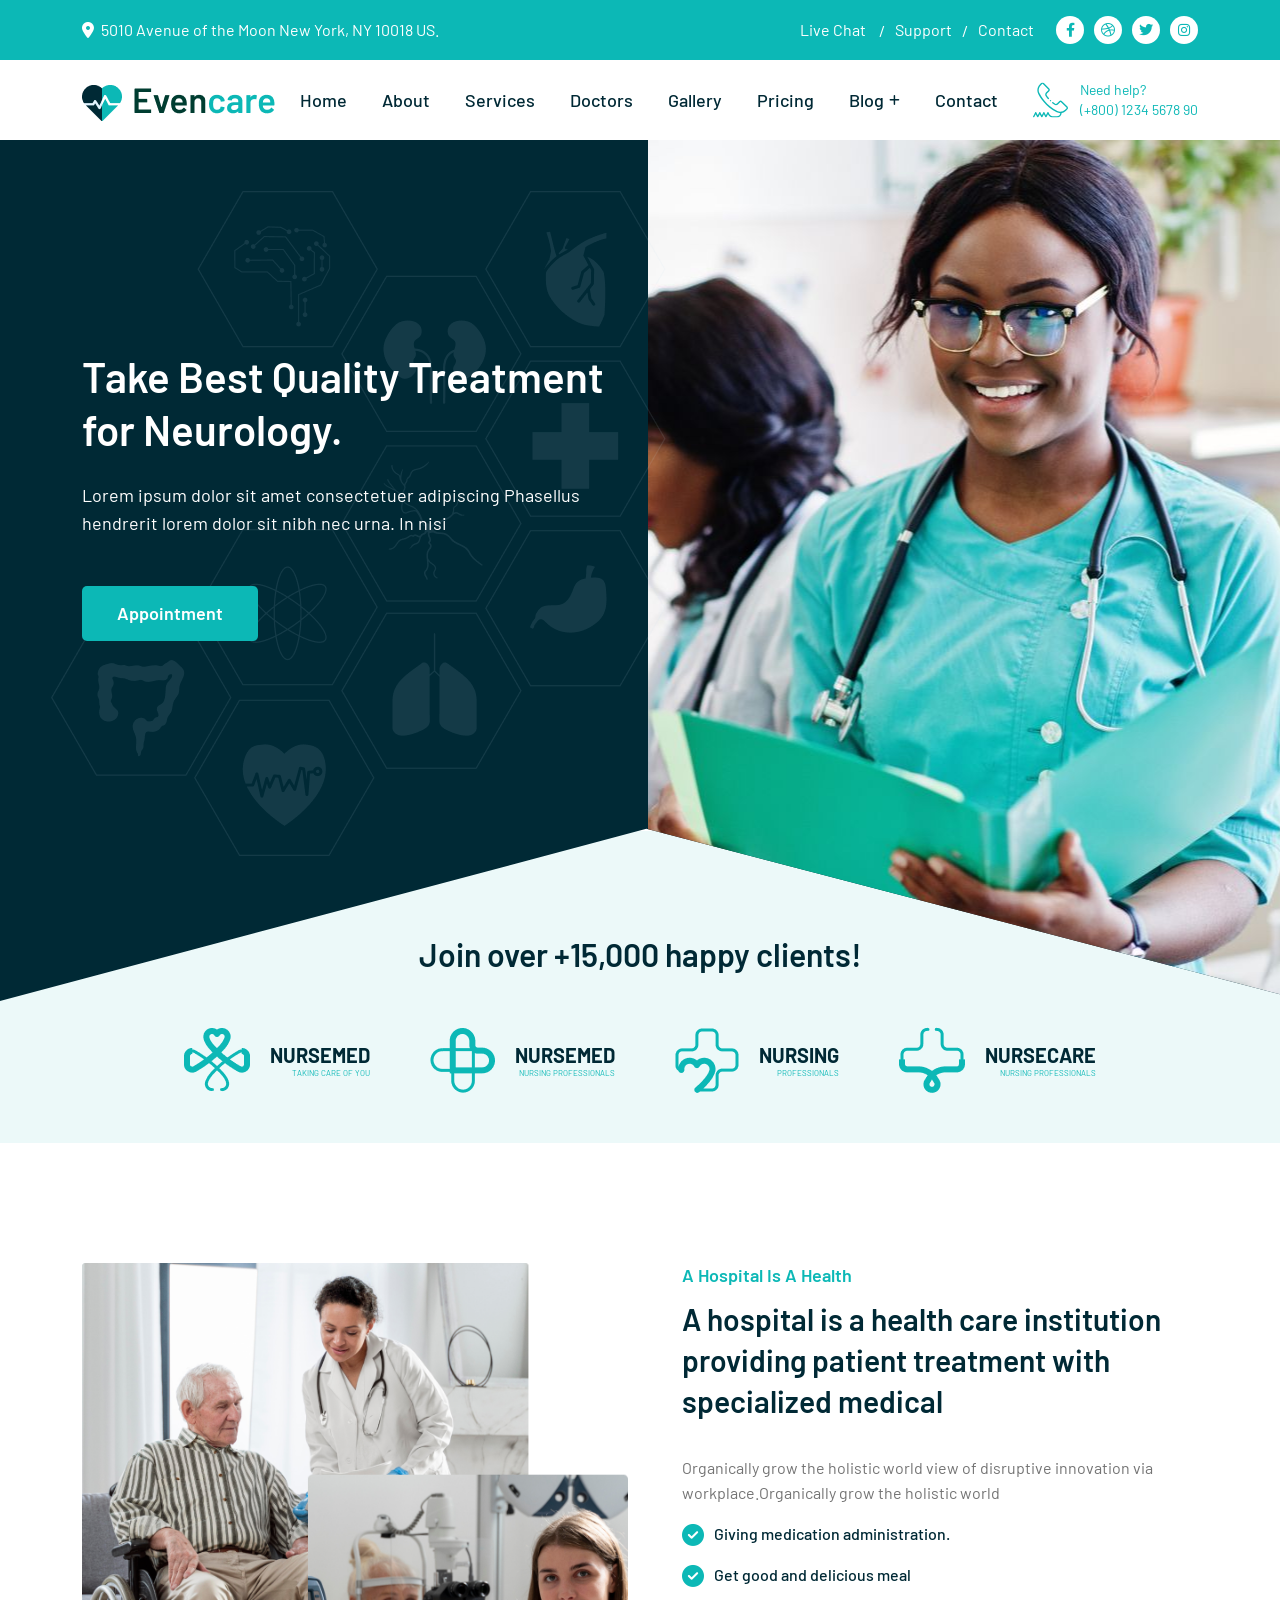
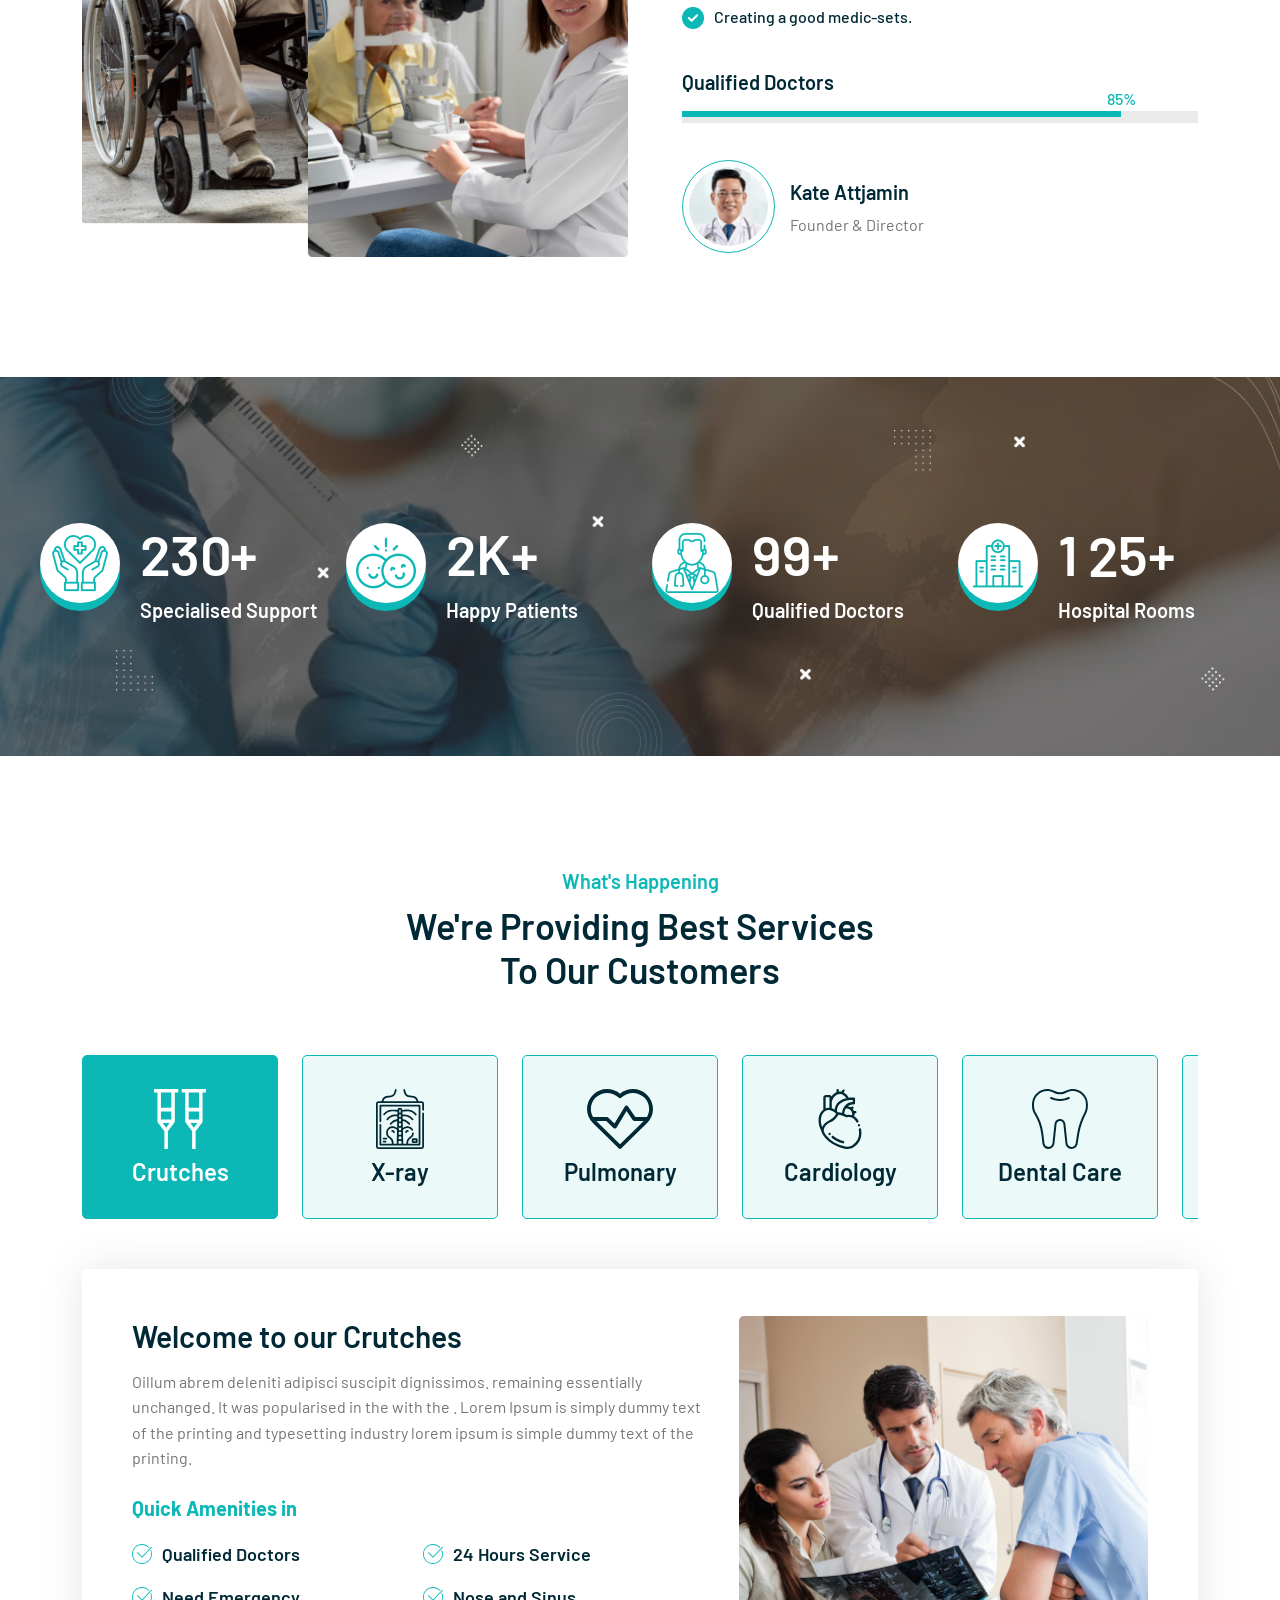
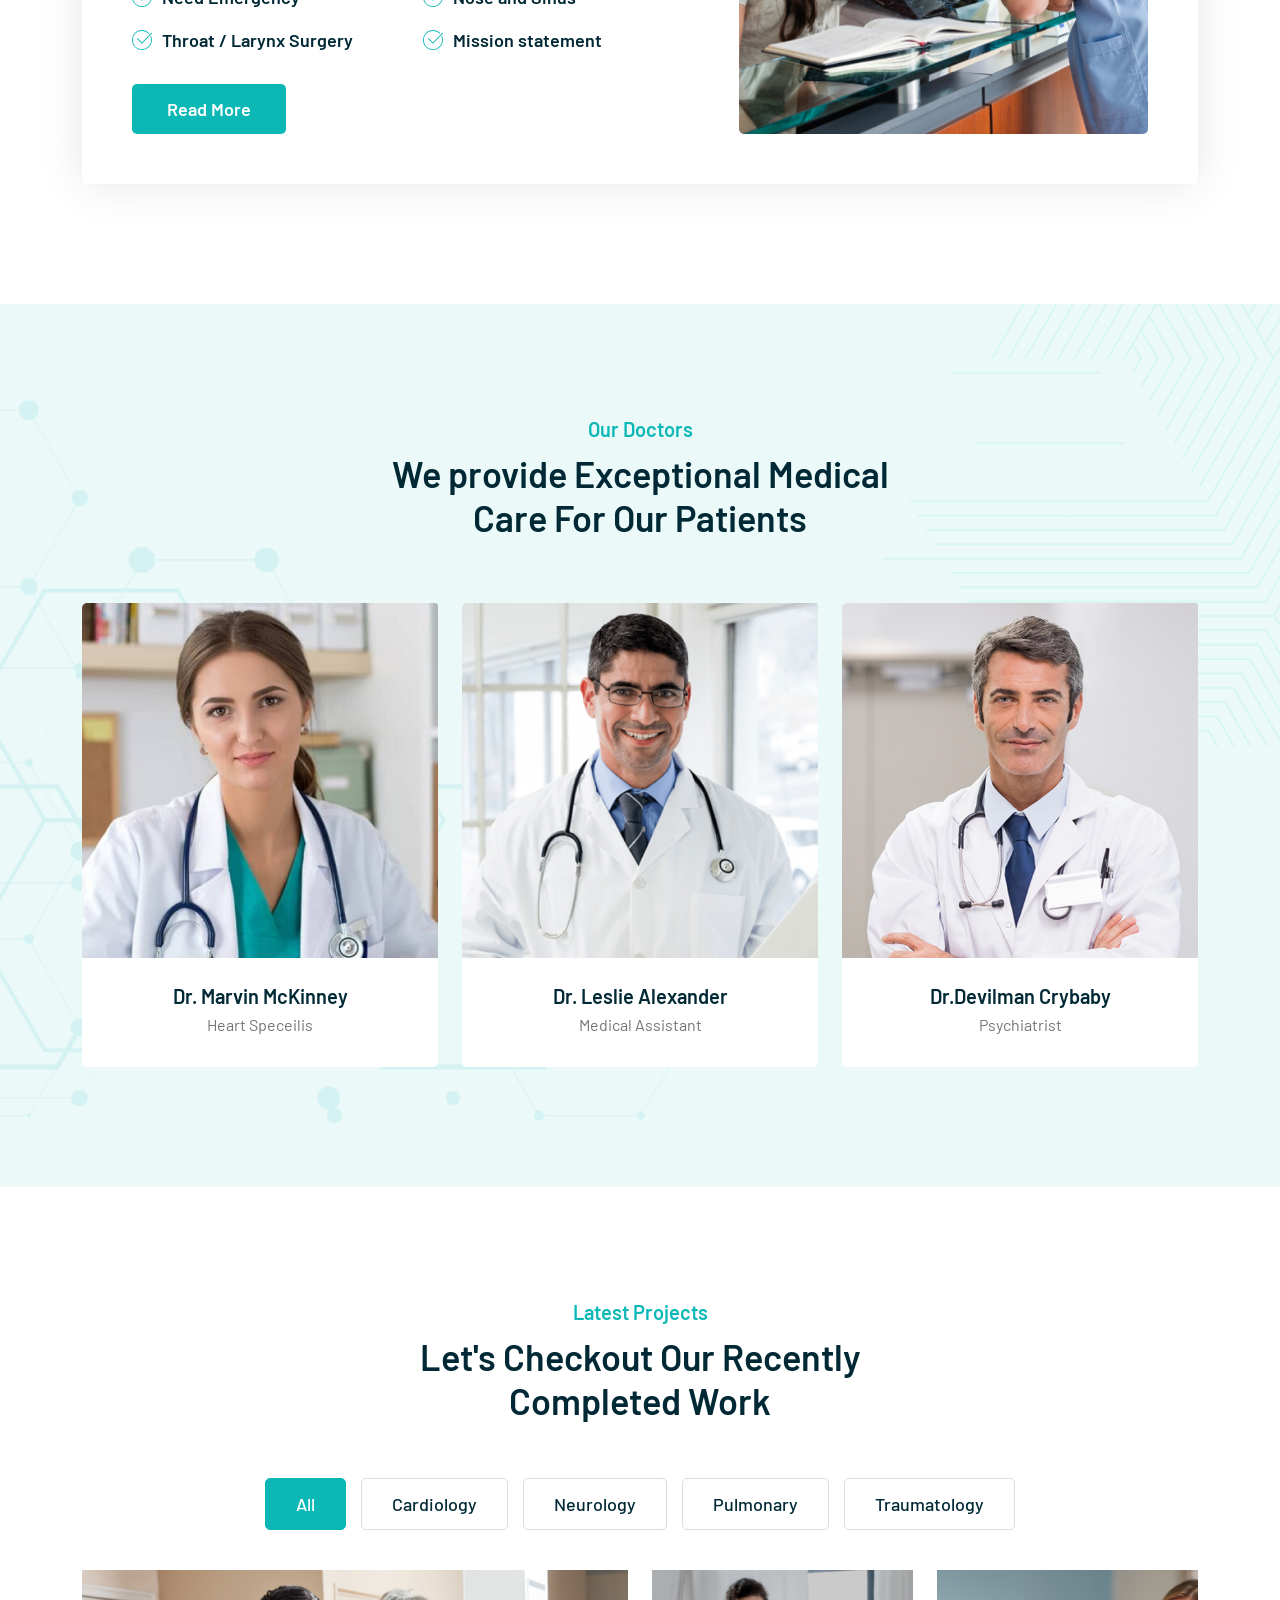
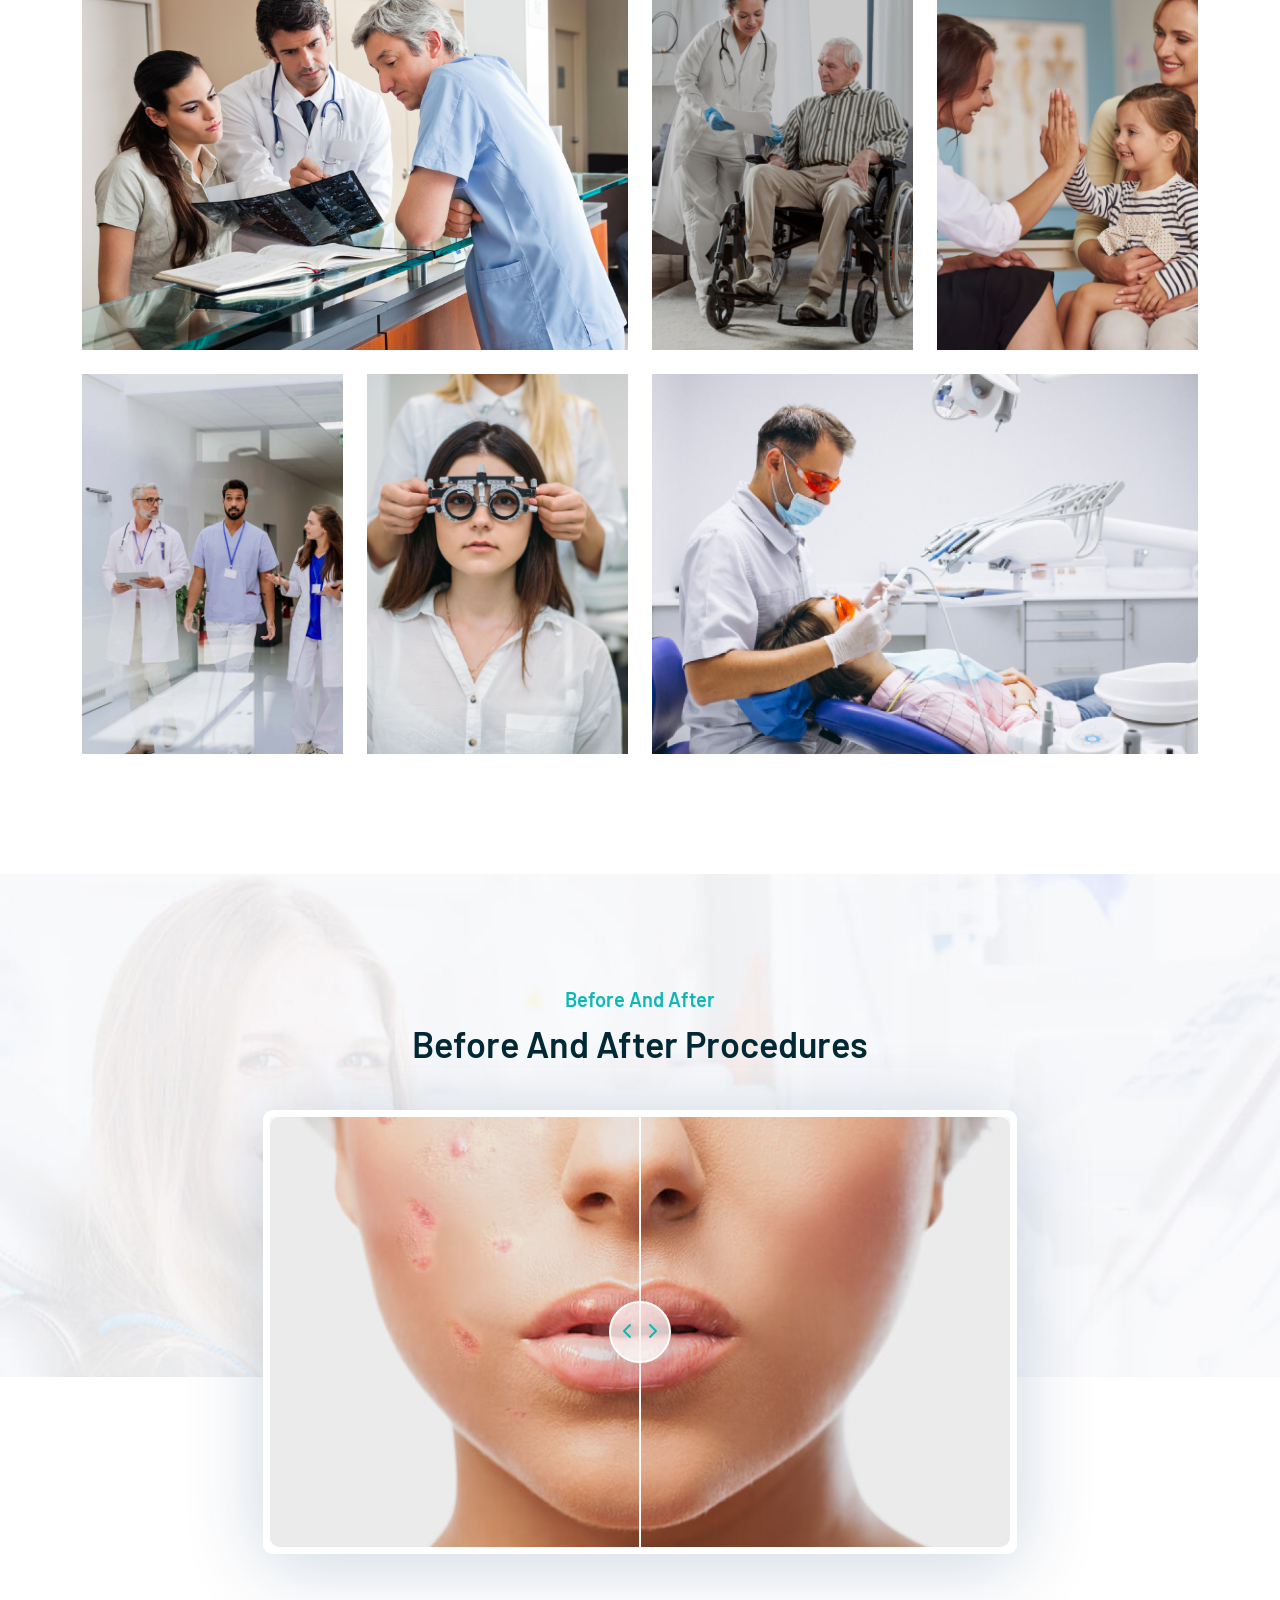
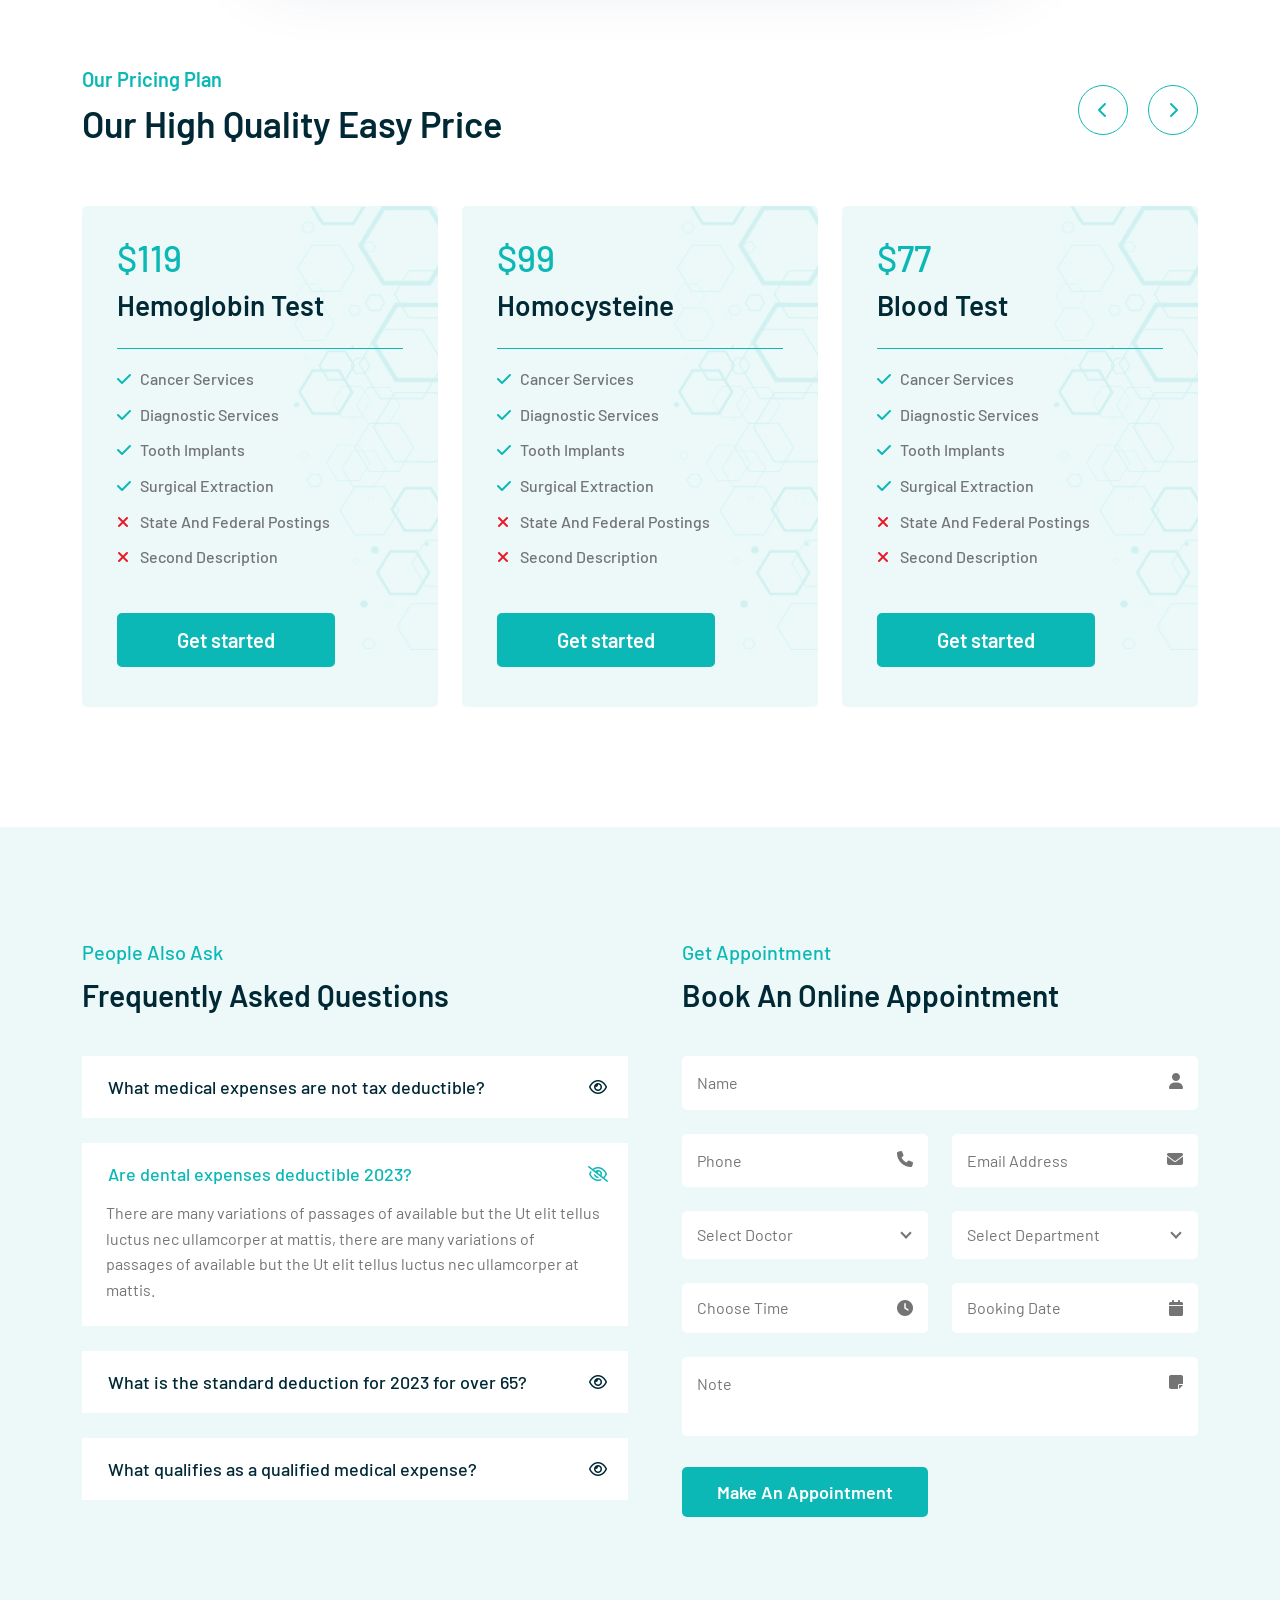
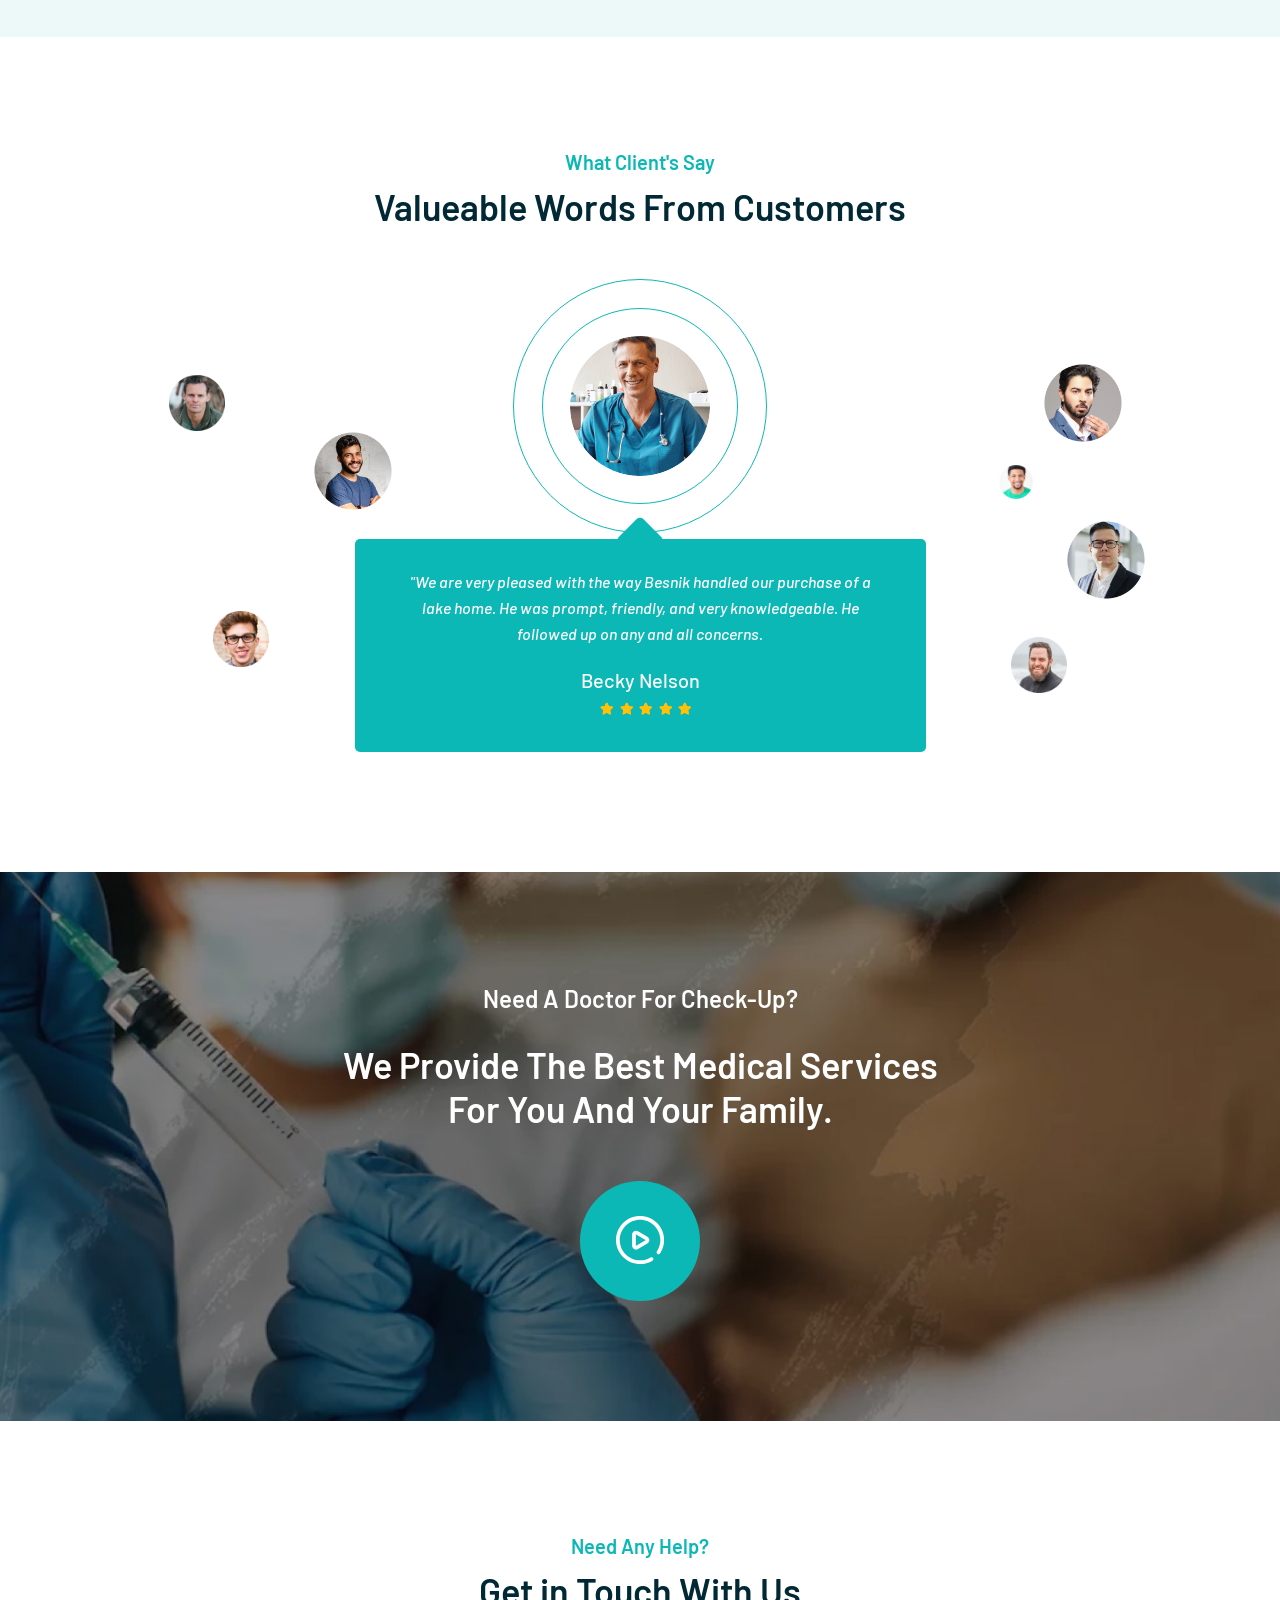
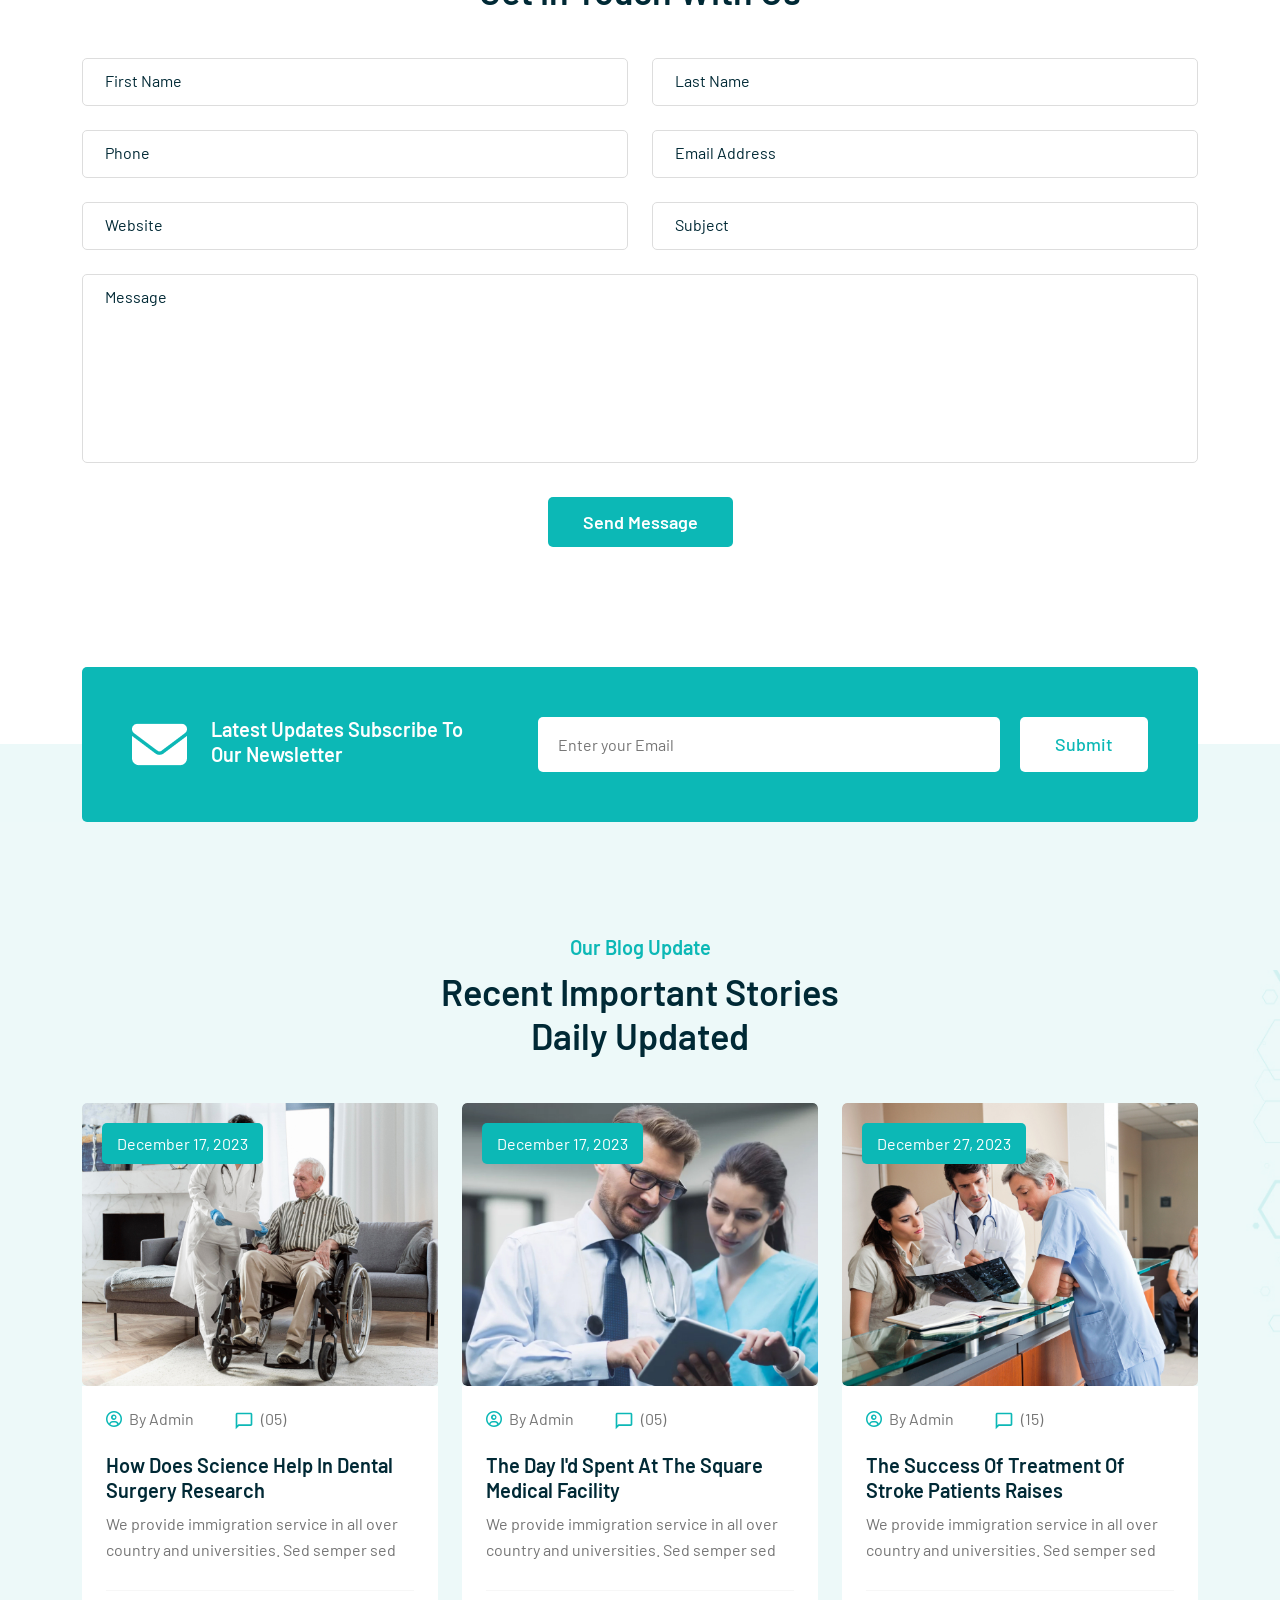
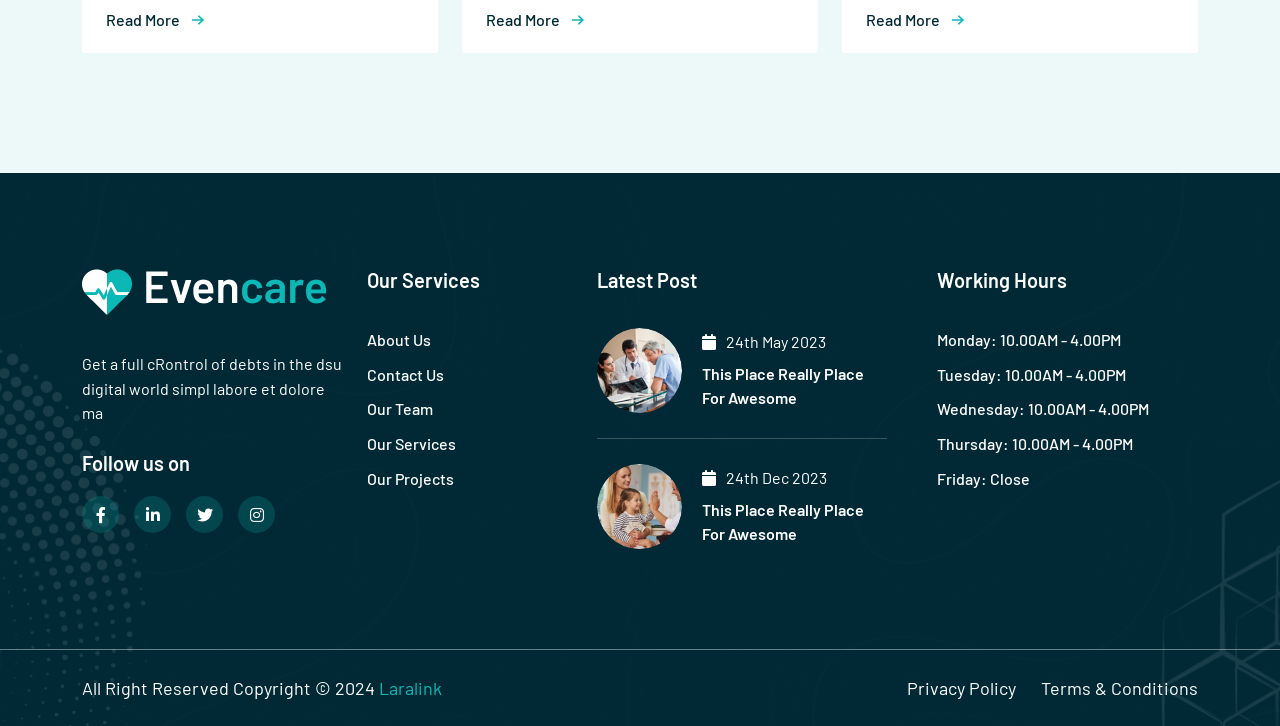
==== index2.html @ 6affc2c0 "init landing with info pre oficial" ====
<!DOCTYPE html>
<html class="no-js" lang="en">
  <head>
    <!-- Meta Tags -->
    <meta charset="utf-8">
    <meta http-equiv="x-ua-compatible" content="ie=edge">
    <meta name="viewport" content="width=device-width, initial-scale=1">
    <meta name="author" content="Laralink">
    <!-- Favicon Icon -->
    <link rel="icon" href="assets/images/icons/favicon.png">
    <!-- Site Title -->
    <title>Evencare - Medical Landing Page HTML Template</title>
    <link rel="stylesheet" href="assets/css/bootstrap.min.css">
    <link rel="stylesheet" href="assets/css/fontawesome.min.css">
    <link rel="stylesheet" href="assets/css/animate.css">
    <link rel="stylesheet" href="assets/css/animated-text.css">
    <link rel="stylesheet" href="assets/css/slick.min.css">
    <link rel="stylesheet" href="assets/css/light_gallery.min.css">
    <link rel="stylesheet" href="assets/css/odometer.css">
    <link rel="stylesheet" href="assets/css/timepicker.min.css">
    <link rel="stylesheet" href="assets/css/jquery-ui.min.css">
    <link rel="stylesheet" href="assets/css/select2.min.css">
    <link rel="stylesheet" href="assets/css/style.css">
  </head>
  <body>
  <!-- Start Preloader -->
  <div class="cs_preloader cs_accent_color_v1">
    <div class="cs_preloader_in">
      <div class="cs_wave_first">
        <svg enable-background="new 0 0 300.08 300.08" viewBox="0 0 300.08 300.08" xmlns="http://www.w3.org/2000/svg"><g><path d="m293.26 184.14h-82.877l-12.692-76.138c-.546-3.287-3.396-5.701-6.718-5.701-.034 0-.061 0-.089 0-3.369.027-6.199 2.523-6.677 5.845l-12.507 87.602-14.874-148.69c-.355-3.43-3.205-6.056-6.643-6.138-.048 0-.096 0-.143 0-3.39 0-6.274 2.489-6.752 5.852l-19.621 137.368h-9.405l-12.221-42.782c-.866-3.028-3.812-5.149-6.8-4.944-3.13.109-5.777 2.332-6.431 5.395l-8.941 42.332h-73.049c-3.771 0-6.82 3.049-6.82 6.82 0 3.778 3.049 6.82 6.82 6.82h78.566c3.219 0 6.002-2.251 6.67-5.408l4.406-20.856 6.09 21.313c.839 2.939 3.526 4.951 6.568 4.951h20.46c3.396 0 6.274-2.489 6.752-5.845l12.508-87.596 14.874 148.683c.355 3.437 3.205 6.056 6.643 6.138h.143c3.39 0 6.274-2.489 6.752-5.845l14.227-99.599 6.397 38.362c.546 3.287 3.396 5.702 6.725 5.702h88.66c3.771 0 6.82-3.049 6.82-6.82-.001-3.772-3.05-6.821-6.821-6.821z"></path></g>
        </svg>
      </div>
      <div class="cs_wave_second">
        <svg enable-background="new 0 0 300.08 300.08" viewBox="0 0 300.08 300.08" xmlns="http://www.w3.org/2000/svg"><g><path d="m293.26 184.14h-82.877l-12.692-76.138c-.546-3.287-3.396-5.701-6.718-5.701-.034 0-.061 0-.089 0-3.369.027-6.199 2.523-6.677 5.845l-12.507 87.602-14.874-148.69c-.355-3.43-3.205-6.056-6.643-6.138-.048 0-.096 0-.143 0-3.39 0-6.274 2.489-6.752 5.852l-19.621 137.368h-9.405l-12.221-42.782c-.866-3.028-3.812-5.149-6.8-4.944-3.13.109-5.777 2.332-6.431 5.395l-8.941 42.332h-73.049c-3.771 0-6.82 3.049-6.82 6.82 0 3.778 3.049 6.82 6.82 6.82h78.566c3.219 0 6.002-2.251 6.67-5.408l4.406-20.856 6.09 21.313c.839 2.939 3.526 4.951 6.568 4.951h20.46c3.396 0 6.274-2.489 6.752-5.845l12.508-87.596 14.874 148.683c.355 3.437 3.205 6.056 6.643 6.138h.143c3.39 0 6.274-2.489 6.752-5.845l14.227-99.599 6.397 38.362c.546 3.287 3.396 5.702 6.725 5.702h88.66c3.771 0 6.82-3.049 6.82-6.82-.001-3.772-3.05-6.821-6.821-6.821z"></path></g>
        </svg>
      </div>
    </div>
  </div>
  <!-- End Preloader -->
  <!-- Start Header Section -->
  <header class="cs_site_header cs_style_1 cs_sticky_header">
    <div class="cs_top_header cs_accent_bg_v1">
      <div class="container">
        <div class="cs_top_header_in">
          <div class="cs_top_header_left">
           <div class="cs_top_nav cs_fs_16 cs_white_color">
              <i class="fa-solid fa-location-dot"></i>5010 Avenue of the Moon New York, NY 10018 US.
            </div>
          </div>
          <div class="cs_top_header_right">
            <ul class="cs_top_nav  cs_mp0">
              <li><a href="#">Live Chat </a></li>
              <li><a href="#">Support</a></li>
              <li><a href="#">Contact</a></li>
            </ul>
            <div class="cs_social_btns cs_style_1">
              <a href="https://www.facebook.com/" target="_blank"> <i class="fa-brands fa-facebook-f"></i></a>
              <a href="https://dribbble.com/" target="_blank"> <i class="fa-brands fa-dribbble"></i></a>
              <a href="https://twitter.com/" target="_blank"><i class="fa-brands fa-twitter"></i></a>
              <a href="https://www.instagram.com/" target="_blank"><i class="fa-brands fa-instagram"></i></a>
            </div>
          </div>
        </div>
      </div>
    </div>
    <div class="cs_main_header">
      <div class="container">
        <div class="cs_main_header_in">
          <div class="cs_main_header_left">
            <a class="cs_site_branding" href="index.html">
              <img src="assets/images/logo.png" alt="Logo">
            </a>
            <div class="cs_nav cs_primary_font">
              <ul class="cs_nav_list cs_fs_18">
                <li><a href="#home">Home</a></li>
                <li><a href="#about">About</a></li>
                <li><a href="#services">Services</a></li>
                <li><a href="#doctors">Doctors</a></li>
                <li><a href="#gallery">Gallery</a></li>
                <li><a href="#pricing">Pricing</a></li>
                <li class="menu_item_has_children"><a href="#blog">Blog</a>
                  <ul>
                  <li><a href="blog-right-sidebar.html">Blog Right Sidebar</a></li>
                  <li><a href="blog-left-sidebar.html">Blog Left Sidebar</a></li>
                  <li><a href="blog-list.html">Blog List</a></li>
                  <li><a href="blog-grid.html">Blog Grid</a></li>
                  <li><a href="blog-details-right-sidebar.html">Blog Details Right Sidebar</a></li>
                  <li><a href="blog-details-left-sidebar.html">Blog Details Left Sidebar</a></li>
                  <li><a href="blog-details-no-sidebar.html">Blog Details No Sidebar</a></li>
                </ul>
                </li>
                <li><a href="#contact">Contact</a></li>
              </ul>
            </div>
          </div>
          <div class="cs_main_header_right cs_accent_color_v1">
            <div class="cs_header_contact">
              <div class="cs_header_contact_icon text-accent">
               <img src="assets/images/icons/phone_icon_3.svg" alt="">
              </div>
              <div class="cs_header_contact_right">
                <h3 class="cs_fs_14 cs_normal cs_accent_color_v1 mb-0">Need help?</h3>
                <h3 class="cs_fs_14 cs_normal cs_accent_color_v1 mb-0">(+800) 1234 5678 90</h3>
              </div>
            </div>
          </div>
        </div>
      </div>
    </div>
  </header>
  <!-- End Header Section -->
  <!-- Start Hero Section -->
  <section class="cs_hero cs_style_1 position-relative" id="home">
    <div class="cs_hero_top cs_bg_filled cs_primary_bg">
      <div class="container">
        <div class="row cs_gap_y_30 align-items-center">
          <div class="col-lg-6">
            <div class="cs_hero_text">
              <h1 class="cs_hero_title cs_fs_60 cs_semibold cs_white_color wow fadeInDown">Take Best Quality Treatment for Neurology.</h1>
              <p class="cs_hero_subtitle cs_fs_18 cs_white_color">Lorem ipsum dolor sit amet consectetuer adipiscing Phasellus <br> hendrerit lorem dolor sit nibh nec urna. In nisi</p>
              <a href="#appointment" class="cs_btn cs_style_1 cs_fs_18 cs_semibold cs_accent_bg_v1 cs_white_color">Appointment</a>
            </div>
            <div class="cs_hero_shape1 position-absolute">
              <img src="assets/images/hero_shape_1.png" alt="Hero Shape">
            </div>
          </div>
          <div class="col-lg-6">
            <div class="cs_hero_thumb cs_bg_filled" data-src="assets/images/hero_img_1.jpeg">
            </div>
          </div>
        </div>
      </div>
    </div>
    <div class="cs_hero_bottom cs_accent_v1_light">
      <div class="container">
       <h2 class="cs_hero_title cs_fs_40 cs_semibold text-center mb-0">Join over +15,000 happy clients!</h2>
       <div class="cs_height_50 cs_height_lg_30"></div>
      <div class="cs_features_list cs_style_1">
        <div class="cs_iconbox cs_style_1">
          <div class="cs_iconbox_icon">
            <img src="assets/images/icons/feature_logo_1.png" alt="Logo">
          </div>
          <div class="cs_iconbox_info text-end">
            <h3 class="cs_iconbox_title cs_fs_24 cs_bold mb-0">NurseMed</h3>
            <p class="cs_iconbox_subtitle cs_fs_8 cs_accent_color_v1 mb-0">TAKING CARE OF YOU </p>
          </div>
        </div>
        <div class="cs_iconbox cs_style_1">
          <div class="cs_iconbox_icon">
            <img src="assets/images/icons/feature_logo_2.png" alt="Logo">
          </div>
          <div class="cs_iconbox_info text-end">
            <h3 class="cs_iconbox_title cs_fs_24 cs_bold mb-0">NURSEMED</h3>
            <p class="cs_iconbox_subtitle cs_fs_8 cs_accent_color_v1 mb-0">NURSING PROFESSIONALS </p>
          </div>
        </div>
        <div class="cs_iconbox cs_style_1">
          <div class="cs_iconbox_icon">
            <img src="assets/images/icons/feature_logo_3.png" alt="Logo">
          </div>
          <div class="cs_iconbox_info text-end">
            <h3 class="cs_iconbox_title cs_fs_24 cs_bold mb-0">NURSING</h3>
            <p class="cs_iconbox_subtitle cs_fs_8 cs_accent_color_v1 mb-0">PROFESSIONALS</p>
          </div>
        </div>
        <div class="cs_iconbox cs_style_1">
          <div class="cs_iconbox_icon">
            <img src="assets/images/icons/feature_logo_4.png" alt="Logo">
          </div>
          <div class="cs_iconbox_info text-end">
            <h3 class="cs_iconbox_title cs_fs_24 cs_bold mb-0">NurseCare</h3>
            <p class="cs_iconbox_subtitle cs_fs_8 cs_accent_color_v1 mb-0">NURSING PROFESSIONALS</p>
          </div>
        </div>
      </div>
      </div>
    </div>
  </section>
  <!-- End Hero Section -->
  <!-- Start About Section -->
   <section class="cs_about cs_style_1" id="about">
    <div class="cs_height_120 cs_height_lg_80"></div>
    <div class="container">
      <div class="row cs_gap_y_40 align-items-center">
        <div class="col-lg-6">
          <div class="cs_about_thumb wow fadeInLeft">
            <img src="assets/images/about_left.png" alt="About Thumb">
          </div>
        </div>
        <div class="col-lg-6">
          <div class="cs_pl_30">
            <div class="cs_section_heading cs_style_1">
              <h3 class="cs_section_title_up cs_accent_color_v1 cs_semibold cs_fs_18">A Hospital is a Health</h3>
              <h2 class="cs_section_title cs_semibold cs_fs_35 mb-0">A hospital is a health care institution providing patient treatment with specialized medical</h2>
            </div>
            <div class="cs_height_32 cs_height_lg_20"></div>
              <p class="cs_about_text">Organically grow the holistic world view of disruptive innovation via workplace.Organically grow the holistic world</p>
            <ul class="cs_list cs_style_1 cs_mp0 cs_primary_color cs_medium">
              <li>
                <i class="fa-solid fa-circle-check cs_accent_color_v1"></i>
                Giving medication administration.</li>
              <li>
                <i class="fa-solid fa-circle-check cs_accent_color_v1"></i>
                Get good and delicious meal</li>
              <li>
                <i class="fa-solid fa-circle-check cs_accent_color_v1"></i>
                Creating a good medic-sets.
              </li>
            </ul>
              <div class="cs_review_progress_wrap">
                <div class="cs_progress_text">
                  <h3 class="cs_fs_20 cs_semibold mb-0">Qualified Doctors</h3>
                </div>
                <div class="cs_progress_container">
                  <div class="cs_progress" data-progress="85">
                    <div class="cs_progress_percentage">
                      <div class="progress_value"><span>85%</span></div>
                    </div>
                  </div>
                </div>
              </div>
              <div class="cs_author_card">
                <div class="cs_author_thumb cs_center">
                  <img src="assets/images/avatar_1.jpeg" alt="Author">
                </div>
                <div class="cs_author_info">
                  <h3 class="cs_author_title cs_fs_20 cs_semibold">Kate Attjamin</h3>
                  <p class="mb-0">Founder & Director</p>
                </div>
              </div>
          </div>
        </div>
      </div>
    </div>
    <div class="cs_height_120 cs_height_lg_80"></div>
  </section>
  <!-- End About Section -->
  <!-- Start Counter Section -->
  <section class="cs_counting cs_bg_filed cs_primary_bg" data-src="assets/images/counter_bg.jpeg">
    <div class="cs_height_133 cs_height_lg_80"></div>
    <div class="container-fluid">
      <div class="row cs_gap_y_40 align-items-center justify-content-between">
        <div class="col-xl-3 col-md-6">
          <div class="cs_funfact cs_style_1">
            <div class="cs_funfact_icon cs_center">
              <img src="assets/images/icons/funfact_icon_1.png" alt="Icon">
            </div>
            <div class="cs_funfact_text">
              <h2 class="cs_counter_number cs_fs_65 cs_white_color d-flex align-items-center cs_semibold"><span
                  data-count-to="230" class="odometer"></span>+</h2>
              <p class="cs_counter_title cs_fs_24 cs_semibold cs_white_color mb-0">Specialised Support</p>
            </div>
          </div>
        </div>
        <div class="col-xl-3 col-md-6">
          <div class="cs_funfact cs_style_1">
            <div class="cs_funfact_icon cs_center">
              <img src="assets/images/icons/funfact_icon_2.png" alt="Icon">
            </div>
            <div class="cs_funfact_text">
              <h2 class="cs_counter_number cs_fs_65 cs_white_color d-flex align-items-center cs_semibold"><span data-count-to="2" class="odometer"></span>K+</h2>
              <p class="cs_counter_title cs_fs_24 cs_semibold cs_white_color mb-0">Happy Patients</p>
            </div>
          </div>
        </div>
        <div class="col-xl-3 col-md-6">
          <div class="cs_funfact cs_style_1">
            <div class="cs_funfact_icon cs_center">
              <img src="assets/images/icons/funfact_icon_3.png" alt="Icon">
            </div>
            <div class="cs_funfact_text">
              <h2 class="cs_counter_number cs_fs_65 cs_white_color d-flex align-items-center cs_semibold"><span
                  data-count-to="99" class="odometer"></span>+</h2>
              <p class="cs_counter_title cs_fs_24 cs_semibold cs_white_color mb-0">Qualified Doctors</p>
            </div>
          </div>
        </div>
        <div class="col-xl-3 col-md-6">
          <div class="cs_funfact cs_style_1">
            <div class="cs_funfact_icon cs_center">
              <img src="assets/images/icons/funfact_icon_4.png" alt="Icon">
            </div>
            <div class="cs_funfact_text">
              <h2 class="cs_counter_number cs_fs_65 cs_white_color d-flex align-items-center cs_semibold"><span
                  data-count-to="125" class="odometer"></span>+</h2>
              <p class="cs_counter_title cs_fs_24 cs_semibold cs_white_color mb-0">Hospital Rooms</p>
            </div>
          </div>
        </div>
      </div>
    </div>
    <div class="cs_height_133 cs_height_lg_80"></div>
  </section>
  <!-- End Counter Section -->
  <!-- Start Service Section -->
  <section id="services">
    <div class="cs_height_120 cs_height_lg_80"></div>
    <div class="container">
      <div class="cs_section_heading cs_style_1 text-center">
        <h3 class="cs_section_title_up cs_accent_color_v1 cs_semibold cs_fs_24">What's Happening</h3>
        <h2 class="cs_section_title cs_semibold cs_fs_45 wow fadeInUp mb-0">We're Providing Best Services <br> To Our Customers</h2>
      </div>
      <div class="cs_height_63 cs_height_lg_40"></div>
    </div>
    <div class="container">
      <div class="cs_tabs">
        <ul class="cs_tab_links cs_style_1 cs_mp0">
          <li class="active">
            <a href="#crutches">
              <img src="assets/images/icons/crutches.svg" alt="Icon">
              <span>Crutches</span>
            </a>
          </li>
          <li>
            <a href="#x_ray">
              <img src="assets/images/icons/xray.svg" alt="Icon">
              <span>X-ray</span>
            </a>
          </li>
          <li>
            <a href="#pulmonary">
              <img src="assets/images/icons/pulmonary.svg" alt="Icon">
              <span>Pulmonary</span>
            </a>
          </li>
          <li>
            <a href="#cardiology">
              <img src="assets/images/icons/cardiology.svg" alt="Icon">
              <span>Cardiology</span>
            </a>
          </li>
          <li>
            <a href="#dental">
              <img src="assets/images/icons/dental.svg" alt="Icon">
              <span>Dental Care</span>
            </a>
          </li>
          <li>
            <a href="#neurology">
              <img src="assets/images/icons/neurology.svg" alt="Icon">
              <span>Neurology</span>
            </a>
          </li>
        </ul>
        <div class="cs_height_50 cs_height_lg_40"></div>
        <div class="tab-content">
          <div id="crutches" class="cs_tab active">
            <div class="cs_card cs_style_1 cs_white_bg cs_radius_5">
              <div class="row cs_gap_y_20">
                <div class="col-lg-7">
                  <div class="cs_card_text">
                    <h2 class="cs_card_title cs_fs_35 cs_semibold">Welcome to our Crutches</h2>
                    <p class="cs_card_subtitle">Oillum abrem deleniti adipisci suscipit dignissimos. remaining essentially unchanged. It was popularised in the with the . Lorem Ipsum is simply dummy text of the printing and typesetting industry lorem ipsum is simple dummy text of the printing.</p>
                    <h3 class="cs_list_title cs_fs_20 cs_bold cs_accent_color_v1">Quick Amenities in</h3>
                    <ul class="cs_list cs_style_2 cs_mp0 cs_fs_18 cs_primary_color cs_semibold">
                      <li>
                        <i><img src="assets/images/icons/checked_icon.svg" alt="Icon"></i>
                        Qualified Doctors
                      </li>
                      <li>
                        <i><img src="assets/images/icons/checked_icon.svg" alt="Icon"></i>
                        24 Hours Service
                      </li>
                      <li>
                        <i><img src="assets/images/icons/checked_icon.svg" alt="Icon"></i>
                        Need Emergency
                      </li>
                      <li>
                        <i><img src="assets/images/icons/checked_icon.svg" alt="Icon"></i>
                        Nose and Sinus
                      </li>
                      <li>
                        <i><img src="assets/images/icons/checked_icon.svg" alt="Icon"></i>
                        Throat / Larynx Surgery
                      </li>
                      <li>
                        <i><img src="assets/images/icons/checked_icon.svg" alt="Icon"></i>
                        Mission statement
                      </li>
                    </ul>
                    <a href="#" class="cs_btn cs_style_1 cs_size_md cs_fs_18 cs_semibold cs_accent_bg_v1 cs_white_color">Read More</a>
                  </div>
                </div>
                <div class="col-lg-5 text-end">
                  <div class="cs_card_thumb cs_radius_5">
                    <img src="assets/images/department_img_1.jpeg" alt="Department Image">
                  </div>
                </div>
              </div>
            </div>
          </div>
          <div id="x_ray" class="cs_tab">
            <div class="cs_card cs_style_1 cs_white_bg cs_radius_5">
              <div class="row cs_gap_y_20">
                <div class="col-lg-7">
                  <div class="cs_card_text">
                    <h2 class="cs_card_title cs_fs_35 cs_semibold">Welcome to our X-Ray</h2>
                    <p class="cs_card_subtitle">Oillum abrem deleniti adipisci suscipit dignissimos. remaining essentially unchanged. It was popularised in the with the . Lorem Ipsum is simply dummy text of the printing and typesetting industry lorem ipsum is simple dummy text of the printing.</p>
                    <h3 class="cs_list_title cs_fs_20 cs_bold cs_accent_color_v1">Quick Amenities in</h3>
                    <ul class="cs_list cs_style_2 cs_mp0 cs_fs_18 cs_primary_color cs_semibold">
                      <li>
                        <i><img src="assets/images/icons/checked_icon.svg" alt="Icon"></i>
                        Qualified Doctors
                      </li>
                      <li>
                        <i><img src="assets/images/icons/checked_icon.svg" alt="Icon"></i>
                        24 Hours Service
                      </li>
                      <li>
                        <i><img src="assets/images/icons/checked_icon.svg" alt="Icon"></i>
                        Need Emergency
                      </li>
                      <li>
                        <i><img src="assets/images/icons/checked_icon.svg" alt="Icon"></i>
                        Nose and Sinus
                      </li>
                      <li>
                        <i><img src="assets/images/icons/checked_icon.svg" alt="Icon"></i>
                        Throat / Larynx Surgery
                      </li>
                      <li>
                        <i><img src="assets/images/icons/checked_icon.svg" alt="Icon"></i>
                        Mission statement
                      </li>
                    </ul>
                    <a href="#" class="cs_btn cs_style_1 cs_size_md cs_fs_18 cs_semibold cs_accent_bg_v1 cs_white_color">Read More</a>
                  </div>
                </div>
                <div class="col-lg-5 text-end">
                  <div class="cs_card_thumb cs_radius_5">
                    <img src="assets/images/department_img_2.jpeg" alt="Department Image">
                  </div>
                </div>
              </div>
            </div>
          </div>
          <div id="pulmonary" class="cs_tab">
            <div class="cs_card cs_style_1 cs_white_bg cs_radius_5">
              <div class="row cs_gap_y_20">
                <div class="col-lg-7">
                  <div class="cs_card_text">
                    <h2 class="cs_card_title cs_fs_35 cs_semibold">Welcome to our Pulmonary</h2>
                    <p class="cs_card_subtitle">Oillum abrem deleniti adipisci suscipit dignissimos. remaining essentially unchanged. It was popularised in the with the . Lorem Ipsum is simply dummy text of the printing and typesetting industry lorem ipsum is simple dummy text of the printing.</p>
                    <h3 class="cs_list_title cs_fs_20 cs_bold cs_accent_color_v1">Quick Amenities in</h3>
                    <ul class="cs_list cs_style_2 cs_mp0 cs_fs_18 cs_primary_color cs_semibold">
                      <li>
                        <i><img src="assets/images/icons/checked_icon.svg" alt="Icon"></i>
                        Qualified Doctors
                      </li>
                      <li>
                        <i><img src="assets/images/icons/checked_icon.svg" alt="Icon"></i>
                        24 Hours Service
                      </li>
                      <li>
                        <i><img src="assets/images/icons/checked_icon.svg" alt="Icon"></i>
                        Need Emergency
                      </li>
                      <li>
                        <i><img src="assets/images/icons/checked_icon.svg" alt="Icon"></i>
                        Nose and Sinus
                      </li>
                      <li>
                        <i><img src="assets/images/icons/checked_icon.svg" alt="Icon"></i>
                        Throat / Larynx Surgery
                      </li>
                      <li>
                        <i><img src="assets/images/icons/checked_icon.svg" alt="Icon"></i>
                        Mission statement
                      </li>
                    </ul>
                    <a href="#" class="cs_btn cs_style_1 cs_size_md cs_fs_18 cs_semibold cs_accent_bg_v1 cs_white_color">Read More</a>
                  </div>
                </div>
                <div class="col-lg-5 text-end">
                  <div class="cs_card_thumb cs_radius_5">
                    <img src="assets/images/department_img_3.jpeg" alt="Department Image">
                  </div>
                </div>
              </div>
            </div>
          </div>
          <div id="cardiology" class="cs_tab">
            <div class="cs_card cs_style_1 cs_white_bg cs_radius_5">
              <div class="row cs_gap_y_20">
                <div class="col-lg-7">
                  <div class="cs_card_text">
                    <h2 class="cs_card_title cs_fs_35 cs_semibold">Welcome to our Cardiology</h2>
                    <p class="cs_card_subtitle">Oillum abrem deleniti adipisci suscipit dignissimos. remaining essentially unchanged. It was popularised in the with the . Lorem Ipsum is simply dummy text of the printing and typesetting industry lorem ipsum is simple dummy text of the printing.</p>
                    <h3 class="cs_list_title cs_fs_20 cs_bold cs_accent_color_v1">Quick Amenities in</h3>
                    <ul class="cs_list cs_style_2 cs_mp0 cs_fs_18 cs_primary_color cs_semibold">
                      <li>
                        <i><img src="assets/images/icons/checked_icon.svg" alt="Icon"></i>
                        Qualified Doctors
                      </li>
                      <li>
                        <i><img src="assets/images/icons/checked_icon.svg" alt="Icon"></i>
                        24 Hours Service
                      </li>
                      <li>
                        <i><img src="assets/images/icons/checked_icon.svg" alt="Icon"></i>
                        Need Emergency
                      </li>
                      <li>
                        <i><img src="assets/images/icons/checked_icon.svg" alt="Icon"></i>
                        Nose and Sinus
                      </li>
                      <li>
                        <i><img src="assets/images/icons/checked_icon.svg" alt="Icon"></i>
                        Throat / Larynx Surgery
                      </li>
                      <li>
                        <i><img src="assets/images/icons/checked_icon.svg" alt="Icon"></i>
                        Mission statement
                      </li>
                    </ul>
                    <a href="#" class="cs_btn cs_style_1 cs_size_md cs_fs_18 cs_semibold cs_accent_bg_v1 cs_white_color">Read More</a>
                  </div>
                </div>
                <div class="col-lg-5 text-end">
                  <div class="cs_card_thumb cs_radius_5">
                    <img src="assets/images/department_img_4.jpeg" alt="Department Image">
                  </div>
                </div>
              </div>
            </div>
          </div>
          <div id="dental" class="cs_tab">
            <div class="cs_card cs_style_1 cs_white_bg cs_radius_5">
              <div class="row cs_gap_y_20">
                <div class="col-lg-7">
                  <div class="cs_card_text">
                    <h2 class="cs_card_title cs_fs_35 cs_semibold">Welcome to our Dental</h2>
                    <p class="cs_card_subtitle">Oillum abrem deleniti adipisci suscipit dignissimos. remaining essentially unchanged. It was popularised in the with the . Lorem Ipsum is simply dummy text of the printing and typesetting industry lorem ipsum is simple dummy text of the printing.</p>
                    <h3 class="cs_list_title cs_fs_20 cs_bold cs_accent_color_v1">Quick Amenities in</h3>
                    <ul class="cs_list cs_style_2 cs_mp0 cs_fs_18 cs_primary_color cs_semibold">
                      <li>
                        <i><img src="assets/images/icons/checked_icon.svg" alt="Icon"></i>
                        Qualified Doctors
                      </li>
                      <li>
                        <i><img src="assets/images/icons/checked_icon.svg" alt="Icon"></i>
                        24 Hours Service
                      </li>
                      <li>
                        <i><img src="assets/images/icons/checked_icon.svg" alt="Icon"></i>
                        Need Emergency
                      </li>
                      <li>
                        <i><img src="assets/images/icons/checked_icon.svg" alt="Icon"></i>
                        Nose and Sinus
                      </li>
                      <li>
                        <i><img src="assets/images/icons/checked_icon.svg" alt="Icon"></i>
                        Throat / Larynx Surgery
                      </li>
                      <li>
                        <i><img src="assets/images/icons/checked_icon.svg" alt="Icon"></i>
                        Mission statement
                      </li>
                    </ul>
                    <a href="#" class="cs_btn cs_style_1 cs_size_md cs_fs_18 cs_semibold cs_accent_bg_v1 cs_white_color">Read More</a>
                  </div>
                </div>
                <div class="col-lg-5 text-end">
                  <div class="cs_card_thumb cs_radius_5">
                    <img src="assets/images/department_img_5.jpeg" alt="Department Image">
                  </div>
                </div>
              </div>
            </div>
          </div>
          <div id="neurology" class="cs_tab">
            <div class="cs_card cs_style_1 cs_white_bg cs_radius_5">
              <div class="row cs_gap_y_20">
                <div class="col-lg-7">
                  <div class="cs_card_text">
                    <h2 class="cs_card_title cs_fs_35 cs_semibold">Welcome to our Neurology</h2>
                    <p class="cs_card_subtitle">Oillum abrem deleniti adipisci suscipit dignissimos. remaining essentially unchanged. It was popularised in the with the.Lorem Ipsum is simply dummy text of the printing and typesetting industry lorem ipsum is simple dummy text of the printing.</p>
                    <h3 class="cs_list_title cs_fs_20 cs_bold cs_accent_color_v1">Quick Amenities in</h3>
                    <ul class="cs_list cs_style_2 cs_mp0 cs_fs_18 cs_primary_color cs_semibold">
                      <li>
                        <i><img src="assets/images/icons/checked_icon.svg" alt="Icon"></i>
                        Qualified Doctors
                      </li>
                      <li>
                        <i><img src="assets/images/icons/checked_icon.svg" alt="Icon"></i>
                        24 Hours Service
                      </li>
                      <li>
                        <i><img src="assets/images/icons/checked_icon.svg" alt="Icon"></i>
                        Need Emergency
                      </li>
                      <li>
                        <i><img src="assets/images/icons/checked_icon.svg" alt="Icon"></i>
                        Nose and Sinus
                      </li>
                      <li>
                        <i><img src="assets/images/icons/checked_icon.svg" alt="Icon"></i>
                        Throat / Larynx Surgery
                      </li>
                      <li>
                        <i><img src="assets/images/icons/checked_icon.svg" alt="Icon"></i>
                        Mission statement
                      </li>
                    </ul>
                    <a href="#" class="cs_btn cs_style_1 cs_size_md cs_fs_18 cs_semibold cs_accent_bg_v1 cs_white_color">Read More</a>
                  </div>
                </div>
                <div class="col-lg-5 text-end">
                  <div class="cs_card_thumb cs_radius_5">
                    <img src="assets/images/department_img_6.jpeg" alt="Department Image">
                  </div>
                </div>
              </div>
            </div>
          </div>
        </div>
      </div>
    </div>
    <div class="cs_height_120 cs_height_lg_80"></div>
  </section>
  <!-- End Service Section -->
  <!-- Start Doctors Section -->
  <section class="cs_accent_v1_light cs_bg_filed" id="doctors" data-src="assets/images/doctors_bg_1.png">
    <div class="cs_height_120 cs_height_lg_80"></div>
    <div class="container">
      <div class="cs_section_heading cs_style_1 text-center">
        <h3 class="cs_section_title_up cs_accent_color_v1 cs_semibold cs_fs_24">Our Doctors</h3>
        <h2 class="cs_section_title cs_semibold cs_fs_45 wow fadeInUp mb-0">We provide Exceptional Medical <br> Care For Our Patients</h2>
      </div>
      <div class="cs_height_63 cs_height_lg_40"></div>
      <div class="row cs_gap_y_30">
        <div class="col-lg-4">
          <div class="cs_doctor cs_style_1 cs_white_bg cs_radius_5">
            <div class="cs_doctor_thumb position-relative">
              <img src="assets/images/doctor_1.jpeg" alt="Doctor Thumb">
              <div class="cs_social_btns cs_style_1 cs_accent_bg_v1">
                <a href="facebook.com" target="_blank" class="cs_center">
                  <i class="fa-brands fa-facebook-f"></i></a>
                <a href="https://www.instagram.com/" target="_blank" class="cs_center">
                  <i class="fa-brands fa-instagram"></i></a>
                <a href="https://twitter.com/" target="_blank" class="cs_center">
                  <i class="fa-brands fa-twitter"></i></a>
                <a href="https://www.linkedin.com/" target="_blank" class="cs_center">
                  <i class="fa-brands fa-linkedin-in"></i></a>
              </div>
            </div>
            <div class="cs_doctor_info text-center">
              <h3 class="cs_doctor_title cs_fs_24 cs_semibold">
                <a href="doctor-details.html">Dr. Marvin McKinney</a></h3>
              <p class="cs_doctor_subtitle mb-0">Heart Speceilis</p>
            </div>
          </div>
        </div>
        <div class="col-lg-4">
          <div class="cs_doctor cs_style_1 cs_white_bg cs_radius_5">
            <div class="cs_doctor_thumb position-relative">
              <img src="assets/images/doctor_2.jpeg" alt="Doctor Thumb">
              <div class="cs_social_btns cs_style_1 cs_accent_bg_v1">
                <a href="facebook.com" target="_blank" class="cs_center">
                  <i class="fa-brands fa-facebook-f"></i></a>
                <a href="https://www.instagram.com/" target="_blank" class="cs_center">
                  <i class="fa-brands fa-instagram"></i></a>
                <a href="https://twitter.com/" target="_blank" class="cs_center">
                  <i class="fa-brands fa-twitter"></i></a>
                <a href="https://www.linkedin.com/" target="_blank" class="cs_center">
                  <i class="fa-brands fa-linkedin-in"></i></a>
              </div>
            </div>
            <div class="cs_doctor_info text-center">
              <h3 class="cs_doctor_title cs_fs_24 cs_semibold"><a href="doctor-details.html">Dr. Leslie Alexander</a></h3>
              <p class="cs_doctor_subtitle mb-0">Medical Assistant</p>
            </div>
          </div>
        </div>
        <div class="col-lg-4">
          <div class="cs_doctor cs_style_1 cs_white_bg cs_radius_5">
            <div class="cs_doctor_thumb position-relative">
              <img src="assets/images/doctor_3.jpeg" alt="Doctor Thumb">
              <div class="cs_social_btns cs_style_1 cs_accent_bg_v1">
                <a href="facebook.com" target="_blank" class="cs_center">
                  <i class="fa-brands fa-facebook-f"></i></a>
                <a href="https://www.instagram.com/" target="_blank" class="cs_center">
                  <i class="fa-brands fa-instagram"></i></a>
                <a href="https://twitter.com/" target="_blank" class="cs_center">
                  <i class="fa-brands fa-twitter"></i></a>
                <a href="https://www.linkedin.com/" target="_blank" class="cs_center">
                  <i class="fa-brands fa-linkedin-in"></i></a>
              </div>
            </div>
            <div class="cs_doctor_info text-center">
              <h3 class="cs_doctor_title cs_fs_24 cs_semibold"><a href="doctor-details.html">Dr.Devilman Crybaby</a></h3>
              <p class="cs_doctor_subtitle mb-0">Psychiatrist</p>
            </div>
          </div>
        </div>
      </div>
    </div>
    <div class="cs_height_120 cs_height_lg_80"></div>
  </section>
  <!-- End Doctors Section  -->
  <!-- Start Gallery Section !-->
  <section id="gallery">
    <div class="cs_height_120 cs_height_lg_80"></div>
    <div class="container">
      <div class="cs_section_heading cs_style_1 text-center">
        <h3 class="cs_section_title_up cs_accent_color_v1 cs_semibold cs_fs_24 wow fadeInDown">Latest Projects</h3>
        <h2 class="cs_section_title cs_semibold cs_fs_45 mb-0">Let's Checkout Our Recently <br>Completed Work</h2>
      </div>
      <div class="cs_height_45 cs_height_lg_30"></div>
      <div class="cs_portfolio_wrapper">
        <div class="cs_isotop_filter cs_style_1 text-center">
          <ul class="cs_fs_18 cs_medium cs_primary_color cs_mp0">
            <li class="active"><a href="#" data-filter="*">All</a></li>
            <li><a href="#" data-filter=".cardiology">Cardiology</a></li>
            <li><a href="#" data-filter=".neurology">Neurology</a></li>
            <li><a href="#" data-filter=".pulmonary">Pulmonary</a></li>
            <li><a href="#" data-filter=".traumatology">Traumatology</a></li>
          </ul>
        </div>
        <div class="cs_isotop cs_isotop_col_4 cs_has_gutter_24 cs_gallery_list">
          <div class="cs_grid_sizer"></div>
          <div class="cs_isotop_item cs_w50 cardiology urology pulmonary">
            <a href="assets/images/gallery_1.jpeg" class="cs_gallery_item cs_zoom position-relative">
              <img src="assets/images/gallery_1.jpeg" alt="Gallery Image" class="cs_zoom_in">
              <div class="cs_gallery_overlay position-absolute"></div>
              <div class="cs_gallery_icon cs_accent_bg_v1 cs_center position-absolute">
                <img src="assets/images/icons/plus_icon.svg" alt="Icon">
              </div>
            </a>
          </div>
          <div class="cs_isotop_item traumatology urology neurology">
            <a href="assets/images/gallery_2.jpeg" class="cs_gallery_item cs_zoom position-relative">
              <img src="assets/images/gallery_2.jpeg" alt="Gallery Image" class="cs_zoom_in">
              <div class="cs_gallery_overlay position-absolute"></div>
              <div class="cs_gallery_icon cs_accent_bg_v1 cs_center position-absolute">
                <img src="assets/images/icons/plus_icon.svg" alt="Icon">
              </div>
            </a>
          </div>
          <div class="cs_isotop_item cardiology urology neurology">
            <a href="assets/images/gallery_3.jpeg" class="cs_gallery_item cs_zoom position-relative">
              <img src="assets/images/gallery_3.jpeg" alt="Gallery Image" class="cs_zoom_in">
              <div class="cs_gallery_overlay position-absolute"></div>
              <div class="cs_gallery_icon cs_accent_bg_v1 cs_center position-absolute">
                <img src="assets/images/icons/plus_icon.svg" alt="Icon">
              </div>
            </a>
          </div>
          <div class="cs_isotop_item traumatology urology neurology">
            <a href="assets/images/gallery_4.jpeg" class="cs_gallery_item cs_zoom position-relative">
              <img src="assets/images/gallery_4.jpeg" alt="Gallery Image" class="cs_zoom_in">
              <div class="cs_gallery_overlay position-absolute"></div>
              <div class="cs_gallery_icon cs_accent_bg_v1 cs_center position-absolute">
                <img src="assets/images/icons/plus_icon.svg" alt="Icon">
              </div>
            </a>
          </div>
          <div class="cs_isotop_item cardiology urology pulmonary">
            <a href="assets/images/gallery_5.jpeg" class="cs_gallery_item cs_zoom position-relative">
              <img src="assets/images/gallery_5.jpeg" alt="Gallery Image" class="cs_zoom_in">
              <div class="cs_gallery_overlay position-absolute"></div>
              <div class="cs_gallery_icon cs_accent_bg_v1 cs_center position-absolute">
                <img src="assets/images/icons/plus_icon.svg" alt="Icon">
              </div>
            </a>
          </div>
          <div class="cs_isotop_item cs_w50 traumatology urology pulmonary">
            <a href="assets/images/gallery_6.jpeg" class="cs_gallery_item cs_zoom position-relative">
              <img src="assets/images/gallery_6.jpeg" alt="Gallery Image" class="cs_zoom_in">
              <div class="cs_gallery_overlay position-absolute"></div>
              <div class="cs_gallery_icon cs_accent_bg_v1 cs_center position-absolute">
                <img src="assets/images/icons/plus_icon.svg" alt="Icon">
              </div>
            </a>
          </div>
        </div><!-- .isotop -->
      </div>
    </div>
    <div class="cs_height_120 cs_height_lg_80"></div>
  </section>
  <!-- End Gallery Section -->
  <!--Start Before after slider -->
  <section class="cs_bg_filed"  data-src="assets/images/before_after_bg.jpeg">
    <div class="cs_height_120 cs_height_lg_80"></div>
    <div class="container">
      <div class="cs_section_heading cs_style_1 text-center">
        <h3 class="cs_section_title_up cs_accent_color_v1 cs_semibold cs_fs_24">Before and after</h3>
        <h2 class="cs_section_title cs_semibold cs_fs_45 wow fadeIn mb-0">Before And After Procedures</h2>
      </div>
      <div class="cs_height_45 cs_height_lg_30"></div>
    </div>
    <div class="cs_before_after_wrap">
      <div class="cs_half_bg"></div>
      <div class="container">
        <div class="cs_before_after-in">
          <div class="cs_before_after">
            <div class="cs_after cs_single_slide" data-src="assets/images/after.jpeg"></div>
            <div class="cs_before cs_single_slide" data-src="assets/images/before.jpeg"></div>
            <div class="cs_handle_before_after">
              <span></span>
            </div>
          </div>
        </div>
      </div>
    </div>
  </section>
  <!--End Before after slider -->
  <!-- Start Pricing Section -->
  <section class="cs_slider cs_style_1" id="pricing">
    <div class="cs_height_120 cs_height_lg_80"></div>
    <div class="container">
      <div class="cs_slider_heading d-flex align-items-center justify-content-between">
        <div class="cs_section_heading cs_style_1">
          <h3 class="cs_section_title_up cs_semibold cs_fs_24 cs_accent_color_v1">Our Pricing Plan</h3>
          <h2 class="cs_section_title cs_semibold cs_fs_45 mb-0">Our High Quality Easy Price</h2>
        </div>
        <div class="cs_slider_arrows cs_style_1 cs_hide_mobile wow fadeInUp">
          <div class="cs_left_arrow cs_slider_arrow cs_accent_color_v1 cs_center slick-arrow"><i class="fa-solid fa-chevron-left"></i>
          </div>
          <div class="cs_right_arrow cs_slider_arrow cs_accent_color_v1 cs_center slick-arrow"><i class="fa-solid fa-chevron-right"></i>
          </div>
        </div>
      </div>
      <div class="cs_height_60 cs_height_lg_40"></div>
      <div class="cs_slider_container" data-autoplay="0" data-loop="1" data-speed="600" data-center="0" data-slides-per-view="responsive" data-xxs-slides="1" data-xs-slides="1" data-sm-slides="2" data-md-slides="2" data-lg-slides="3" data-add-slides="3">
        <div class="cs_slider_wrapper">
          <div class="slick_slide_in">
            <div class="cs_pricing_table cs_style_1 cs_radius_5 cs_bg_filed position-relative" data-src="assets/images/pricing_bg.jpeg">
              <div class="cs_pricing_overlay cs_primary_bg cs_bg_filed cs_radius_5" data-src="assets/images/pricing_overlay_bg.jpeg"></div>
              <div class="cs_pricing_info">
                <h2 class="cs_price cs_accent_color_v1 cs_fs_45 cs_medium">$119</h2>
                <h3 class="cs_pricing_title cs_fs_28 cs_semibold mb-0">Hemoglobin Test</h3>
              </div>
              <ul class="cs_pricing_feature cs_mp0 cs_medium">
                <li>
                  <span class="cs_feature_icon cs_accent_color_v1">
                    <i class="fa-solid fa-check"></i>                          
                  </span>
                  <span>Cancer Services</span>
                </li>
                <li>
                  <span class="cs_feature_icon cs_accent_color_v1">
                    <i class="fa-solid fa-check"></i>                          
                  </span>
                  <span>Diagnostic Services</span>
                </li>
                <li>
                  <span class="cs_feature_icon cs_accent_color_v1">
                    <i class="fa-solid fa-check"></i>                          
                  </span>
                  <span>Tooth Implants</span>
                </li>
                <li>
                  <span class="cs_feature_icon cs_accent_color_v1">
                    <i class="fa-solid fa-check"></i>                          
                  </span>
                  <span>Surgical Extraction</span>
                </li>
                <li>
                  <span class="cs_feature_icon cs_red_color">
                    <i class="fa-solid fa-xmark"></i>                          
                  </span>
                  <span>State And Federal Postings</span>
                </li>
                <li>
                  <span class="cs_feature_icon cs_red_color">
                    <i class="fa-solid fa-xmark"></i>                         
                  </span>
                  <span>Second Description</span>
                </li>
              </ul>
              <div class="cs_pricing_btn_wrap">
                <a href="#" class="cs_btn cs_style_1 cs_accent_bg_v1 cs_fs_20 cs_semibold cs_white_color">Get started</a>
              </div>
            </div>
          </div>
          <div class="slick_slide_in">
            <div class="cs_pricing_table cs_style_1 cs_radius_5 cs_bg_filed position-relative" data-src="assets/images/pricing_bg.jpeg">
              <div class="cs_pricing_overlay cs_primary_bg cs_bg_filed cs_radius_5" data-src="assets/images/pricing_overlay_bg.jpeg"></div>
              <div class="cs_pricing_info">
                <h2 class="cs_price cs_accent_color_v1 cs_fs_45 cs_medium">$99</h2>
                <h3 class="cs_pricing_title cs_fs_28 cs_semibold mb-0">Homocysteine</h3>
              </div>
              <ul class="cs_pricing_feature cs_mp0 cs_medium">
                <li>
                  <span class="cs_feature_icon cs_accent_color_v1">
                    <i class="fa-solid fa-check"></i>                          
                  </span>
                  <span>Cancer Services</span>
                </li>
                <li>
                  <span class="cs_feature_icon cs_accent_color_v1">
                    <i class="fa-solid fa-check"></i>                          
                  </span>
                  <span>Diagnostic Services</span>
                </li>
                <li>
                  <span class="cs_feature_icon cs_accent_color_v1">
                    <i class="fa-solid fa-check"></i>                          
                  </span>
                  <span>Tooth Implants</span>
                </li>
                <li>
                  <span class="cs_feature_icon cs_accent_color_v1">
                    <i class="fa-solid fa-check"></i>                          
                  </span>
                  <span>Surgical Extraction</span>
                </li>
                <li>
                  <span class="cs_feature_icon cs_red_color">
                    <i class="fa-solid fa-xmark"></i>                          
                  </span>
                  <span>State And Federal Postings</span>
                </li>
                <li>
                  <span class="cs_feature_icon cs_red_color">
                    <i class="fa-solid fa-xmark"></i>                         
                  </span>
                  <span>Second Description</span>
                </li>
              </ul>
              <div class="cs_pricing_btn_wrap">
                <a href="#" class="cs_btn cs_style_1 cs_accent_bg_v1 cs_fs_20 cs_semibold cs_white_color">Get started</a>
              </div>
            </div>
          </div>
          <div class="slick_slide_in">
            <div class="cs_pricing_table cs_style_1 cs_radius_5 cs_bg_filed position-relative" data-src="assets/images/pricing_bg.jpeg">
              <div class="cs_pricing_overlay cs_primary_bg cs_bg_filed cs_radius_5" data-src="assets/images/pricing_overlay_bg.jpeg"></div>
              <div class="cs_pricing_info">
                <h2 class="cs_price cs_accent_color_v1 cs_fs_45 cs_medium">$77</h2>
                <h3 class="cs_pricing_title cs_fs_28 cs_semibold mb-0">Blood Test</h3>
              </div>
              <ul class="cs_pricing_feature cs_mp0 cs_medium">
                <li>
                  <span class="cs_feature_icon cs_accent_color_v1">
                    <i class="fa-solid fa-check"></i>                          
                  </span>
                  <span>Cancer Services</span>
                </li>
                <li>
                  <span class="cs_feature_icon cs_accent_color_v1">
                    <i class="fa-solid fa-check"></i>                          
                  </span>
                  <span>Diagnostic Services</span>
                </li>
                <li>
                  <span class="cs_feature_icon cs_accent_color_v1">
                    <i class="fa-solid fa-check"></i>                          
                  </span>
                  <span>Tooth Implants</span>
                </li>
                <li>
                  <span class="cs_feature_icon cs_accent_color_v1">
                    <i class="fa-solid fa-check"></i>                          
                  </span>
                  <span>Surgical Extraction</span>
                </li>
                <li>
                  <span class="cs_feature_icon cs_red_color">
                    <i class="fa-solid fa-xmark"></i>                          
                  </span>
                  <span>State And Federal Postings</span>
                </li>
                <li>
                  <span class="cs_feature_icon cs_red_color">
                    <i class="fa-solid fa-xmark"></i>                         
                  </span>
                  <span>Second Description</span>
                </li>
              </ul>
              <div class="cs_pricing_btn_wrap">
                <a href="#" class="cs_btn cs_style_1 cs_accent_bg_v1 cs_fs_20 cs_semibold cs_white_color">Get started</a>
              </div>
            </div>
          </div>
          <div class="slick_slide_in">
            <div class="cs_pricing_table cs_style_1 cs_radius_5 cs_bg_filed position-relative" data-src="assets/images/pricing_bg.jpeg">
              <div class="cs_pricing_overlay cs_primary_bg cs_bg_filed cs_radius_5" data-src="assets/images/pricing_overlay_bg.jpeg"></div>
              <div class="cs_pricing_info">
                <h2 class="cs_price cs_accent_color_v1 cs_fs_45 cs_medium">$119</h2>
                <h3 class="cs_pricing_title cs_fs_28 cs_semibold mb-0">Hemoglobin Test</h3>
              </div>
              <ul class="cs_pricing_feature cs_mp0 cs_medium">
                <li>
                  <span class="cs_feature_icon cs_accent_color_v1">
                    <i class="fa-solid fa-check"></i>                          
                  </span>
                  <span>Cancer Services</span>
                </li>
                <li>
                  <span class="cs_feature_icon cs_accent_color_v1">
                    <i class="fa-solid fa-check"></i>                          
                  </span>
                  <span>Diagnostic Services</span>
                </li>
                <li>
                  <span class="cs_feature_icon cs_accent_color_v1">
                    <i class="fa-solid fa-check"></i>                          
                  </span>
                  <span>Tooth Implants</span>
                </li>
                <li>
                  <span class="cs_feature_icon cs_accent_color_v1">
                    <i class="fa-solid fa-check"></i>                          
                  </span>
                  <span>Surgical Extraction</span>
                </li>
                <li>
                  <span class="cs_feature_icon cs_red_color">
                    <i class="fa-solid fa-xmark"></i>                          
                  </span>
                  <span>State And Federal Postings</span>
                </li>
                <li>
                  <span class="cs_feature_icon cs_red_color">
                    <i class="fa-solid fa-xmark"></i>                         
                  </span>
                  <span>Second Description</span>
                </li>
              </ul>
              <div class="cs_pricing_btn_wrap">
                <a href="#" class="cs_btn cs_style_1 cs_accent_bg_v1 cs_fs_20 cs_semibold cs_white_color">Get started</a>
              </div>
            </div>
          </div>
        </div>
        <div class="cs_slider_arrows cs_style_1 cs_hide_desktop">
          <div class="cs_left_arrow cs_slider_arrow cs_accent_color_v1 cs_center slick-arrow"><i class="fa-solid fa-chevron-left"></i>
          </div>
          <div class="cs_right_arrow cs_slider_arrow cs_accent_color_v1 cs_center slick-arrow"><i class="fa-solid fa-chevron-right"></i>
          </div>
        </div>
      </div>
    </div>
    <div class="cs_height_120 cs_height_lg_80"></div>
  </section>
  <!-- End Pricing Section -->
  <!-- Start FAQ Section -->
  <section class="cs_bg_filed" id="appointment" data-src="assets/images/appointment_bg.jpeg">
    <div class="cs_height_120 cs_height_lg_80"></div>
    <div class="container">
      <div class="row cs_gap_y_30">
        <div class="col-lg-6">
          <div class="cs_accordian_wrap">
            <div class="cs_section_heading cs_style_1">
              <h3 class="cs_section_title_up cs_accent_color_v1 cs_medium cs_fs_20">People Also Ask</h3>
              <h2 class="cs_section_title cs_semibold cs_fs_35 mb-0">Frequently Asked Questions</h2>
            </div>
            <div class="cs_height_40 cs_height_lg_30"></div>
            <div class="cs_accordian cs_style_1 cs_white_bg">
              <h3 class="cs_accordian_head cs_fs_18 cs_medium mb-0">
                What medical expenses are not tax deductible?
                <span class="cs_accordian_toggle cs_center">
                  <i class="fa-regular fa-eye"></i>
                   <i class="fa-regular fa-eye-slash"></i>
                </span>
              </h3>
              <div class="cs_accordian_body">
                There are many variations of passages of available but the Ut elit tellus luctus nec ullamcorper at mattis, there are many variations of passages of available but the Ut elit tellus luctus nec ullamcorper at mattis.
              </div>
            </div>
            <div class="cs_accordian cs_style_1 cs_white_bg active">
              <h3 class="cs_accordian_head cs_fs_18 cs_medium mb-0">
                Are dental expenses deductible 2023?
                  <span class="cs_accordian_toggle cs_center">
                    <i class="fa-regular fa-eye"></i>
                    <i class="fa-regular fa-eye-slash"></i>
                  </span>
              </h3>
              <div class="cs_accordian_body">
                There are many variations of passages of available but the Ut elit tellus luctus nec ullamcorper at mattis, there are many variations of passages of available but the Ut elit tellus luctus nec ullamcorper at mattis.
              </div>
            </div>
            <div class="cs_accordian cs_style_1 cs_white_bg">
              <h3 class="cs_accordian_head cs_fs_18 cs_medium mb-0">
                What is the standard deduction for 2023 for over 65?
                <span class="cs_accordian_toggle cs_center">
                  <i class="fa-regular fa-eye"></i>
                  <i class="fa-regular fa-eye-slash"></i>
                </span>
              </h3>
              <div class="cs_accordian_body">
                There are many variations of passages of available but the Ut elit tellus luctus nec ullamcorper at mattis, there are many variations of passages of available but the Ut elit tellus luctus nec ullamcorper at mattis.
              </div>
            </div>
            <div class="cs_accordian cs_style_1 cs_white_bg">
              <h3 class="cs_accordian_head cs_fs_18 cs_medium mb-0">
                What qualifies as a qualified medical expense?
                  <span class="cs_accordian_toggle cs_center">
                    <i class="fa-regular fa-eye"></i>
                    <i class="fa-regular fa-eye-slash"></i>
                  </span>
              </h3>
              <div class="cs_accordian_body">
                There are many variations of passages of available but the Ut elit tellus luctus nec ullamcorper at mattis, there are many variations of passages of available but the Ut elit tellus luctus nec ullamcorper at mattis.
              </div>
            </div>
          </div>
        </div>
        <div class="col-lg-6">
          <div class="cs_appointment_wrap">
            <div class="cs_section_heading cs_style_1">
              <h3 class="cs_section_title_up cs_accent_color_v1 cs_medium cs_fs_20">Get Appointment</h3>
              <h2 class="cs_section_title cs_semibold cs_fs_35 mb-0">Book An Online Appointment</h2>
            </div>
            <div class="cs_height_40 cs_height_lg_30"></div>
            <form class="ca_appointment_form row cs_gap_y_24">
              <div class="col-md-12">
                <div class="cs_input_field">
                  <input type="text"  name="name"  placeholder="Name" class="cs_form_field cs_radius_5">
                  <span><i class="fa-solid fa-user"></i></span>
                </div>
              </div>
              <div class="col-md-6">
                <div class="cs_input_field">
                  <input type="text"  name="phone"  placeholder="Phone" class="cs_form_field cs_radius_5">
                  <span><i class="fa-solid fa-phone"></i></span>
                </div>
              </div>
              <div class="col-md-6">
                <div class="cs_input_field">
                  <input type="email"  name="email"  placeholder="Email Address" class="cs_form_field cs_radius_5">
                  <span><i class="fa-solid fa-envelope"></i></span>
                </div>
              </div>
              <div class="col-md-6">
                <div class="cs_custom_select_wrap">
                  <select name="udoctor" class="cs_select_1">
                    <option value="select-doctor">Select Doctor</option>
                    <option value="mak-rushi">Dr. Mak Roshi</option>
                    <option value="mohoshin-kabir">Dr. Mohoshin Kabir</option>
                    <option value="nayon-borua">Dr. Nayon Borua</option>
                    <option value="rasel-islam">Dr. Rasel Islam</option>
                    <option value="mahid-islam">Dr. Mahid Islam</option>
                  </select>
                </div>
              </div>
              <div class="col-md-6">
                <div class="cs_custom_select_wrap">
                  <select name="udepartment" class="cs_select_1">
                    <option value="select-department">Select Department</option>
                    <option value="crutches">Crutches</option>
                    <option value="x-Ray">X-Ray</option>
                    <option value="pulmonary">Pulmonary</option>
                    <option value="cardiology">Cardiology</option>
                    <option value="dental-care">Dental Care</option>
                    <option value="neurology">Neurology</option>
                  </select>
                </div>
              </div>
              <div class="col-md-6">
                <div class="cs_input_field">
                  <input name="utime" type="text" id="utime" placeholder="Choose Time" class="cs_time">
                  <span><i class="fa-solid fa-clock"></i></span>
                </div>
              </div>
              <div class="col-md-6">
                <div class="cs_input_field">
                  <input name="udate" type="text" id="udate" placeholder="Booking Date" class="cs_date">
                  <span><i class="fa-solid fa-calendar"></i></span>
                </div>
              </div>
              <div class="col-md-12">
                <div class="cs_input_field">
                  <textarea name="note" rows="2"  placeholder="Note" class="cs_form_field cs_radius_5"></textarea>
                  <span><i class="fa-solid fa-note-sticky"></i></span>
                </div>
              </div>
              <div class="col-md-12">
                <button type="submit" class="cs_btn cs_style_1 cs_size_md cs_accent_bg_v1 cs_white_color cs_fs_18 cs_semibold">Make An Appointment</button>
              </div>
            </form>
          </div>
        </div>
      </div>
    </div>
    <div class="cs_height_120 cs_height_lg_80"></div>
  </section>
  <!-- End FAQ Section -->
  <!-- Start Testimonial Section -->
  <section>
    <div class="cs_height_120 cs_height_lg_80"></div>
    <div class="container">
      <div class="cs_section_heading cs_style_1 text-center">
        <h3 class="cs_section_title_up cs_accent_color_v1 cs_semibold cs_fs_24">What Client's Say</h3>
        <h2 class="cs_section_title cs_semibold cs_fs_45 wow fadeInUp mb-0">Valueable Words From Customers</h2>
      </div>
      <div class="cs_tabs position-relative">
        <ul class="cs_tab_links cs_style_2 cs_mp0">
          <li class="active"><a href="#tab_1"><img src="assets/images/avatar_2.png" alt="Icon"></a></li>
          <li><a href="#tab_2"> <img src="assets/images/avatar_3.png" alt="Icon"></a></li>
          <li><a href="#tab_3"><img src="assets/images/avatar_7.png" alt="Icon"></a></li>
          <li><a href="#tab_4"><img src="assets/images/avatar_4.png" alt="Icon"></a></li>
          <li><a href="#tab_5"><img src="assets/images/avatar_5.png" alt="Icon"></a></li>
          <li><a href="#tab_6"><img src="assets/images/avatar_6.png" alt="Icon"></a></li>
          <li><a href="#tab_7"><img src="assets/images/avatar_8.png" alt="Icon"></a></li>
        </ul>
        <div class="cs_height_50 cs_height_lg_30"></div>
        <div class="tab-content">
          <div id="tab_1" class="cs_tab active">
           <div class="cs_testimonial cs_style_1">
            <div class="cs_testimonial_thumb cs_center">
              <img src="assets/images/avatar_9.png" alt="Avatar">
            </div>
            <div class="cs_testimonial_info cs_accent_bg_v1 cs_white_color cs_radius_5 text-center">
              <blockquote>"We are very pleased with the way Besnik handled our purchase of a lake home. He was prompt, friendly, and very knowledgeable. He followed up on any and all concerns.</blockquote>
              <h3 class="cs_testimonial_title cs_fs_24 cs_medium cs_white_color">Becky Nelson</h3>
              <div class="cs_rating_container">
                <div class="cs_rating" data-rating="5">
                  <div class="cs_rating_percentage"></div>
                </div>
              </div>
            </div>
           </div>
          </div>
          <div id="tab_2" class="cs_tab">
           <div class="cs_testimonial cs_style_1">
            <div class="cs_testimonial_thumb cs_center">
              <img src="assets/images/avatar_3.png" alt="Avatar">
            </div>
            <div class="cs_testimonial_info cs_accent_bg_v1 cs_white_color cs_radius_5 text-center">
              <blockquote>"We are very pleased with the way Besnik handled our purchase of a lake home. He was prompt, friendly, and very knowledgeable. He followed up on any and all concerns.</blockquote>
              <h3 class="cs_testimonial_title cs_fs_24 cs_medium cs_white_color">Becky Nelson</h3>
              <div class="cs_rating_container">
                <div class="cs_rating" data-rating="4">
                  <div class="cs_rating_percentage"></div>
                </div>
              </div>
            </div>
           </div>
          </div>
          <div id="tab_3" class="cs_tab">
           <div class="cs_testimonial cs_style_1">
            <div class="cs_testimonial_thumb cs_center">
              <img src="assets/images/avatar_7.png" alt="Avatar">
            </div>
            <div class="cs_testimonial_info cs_accent_bg_v1 cs_white_color cs_radius_5 text-center">
              <blockquote>"We are very pleased with the way Besnik handled our purchase of a lake home. He was prompt, friendly, and very knowledgeable. He followed up on any and all concerns.</blockquote>
              <h3 class="cs_testimonial_title cs_fs_24 cs_medium cs_white_color">Becky Nelson</h3>
              <div class="cs_rating_container">
                <div class="cs_rating" data-rating="5">
                  <div class="cs_rating_percentage"></div>
                </div>
              </div>
            </div>
           </div>
          </div>
          <div id="tab_4" class="cs_tab">
           <div class="cs_testimonial cs_style_1">
            <div class="cs_testimonial_thumb cs_center">
              <img src="assets/images/avatar_4.png" alt="Avatar">
            </div>
            <div class="cs_testimonial_info cs_accent_bg_v1 cs_white_color cs_radius_5 text-center">
              <blockquote>"We are very pleased with the way Besnik handled our purchase of a lake home. He was prompt, friendly, and very knowledgeable. He followed up on any and all concerns.</blockquote>
              <h3 class="cs_testimonial_title cs_fs_24 cs_medium cs_white_color">Becky Nelson</h3>
              <div class="cs_rating_container">
                <div class="cs_rating" data-rating="5">
                  <div class="cs_rating_percentage"></div>
                </div>
              </div>
            </div>
           </div>
          </div>
          <div id="tab_5" class="cs_tab">
           <div class="cs_testimonial cs_style_1">
            <div class="cs_testimonial_thumb cs_center">
              <img src="assets/images/avatar_5.png" alt="Avatar">
            </div>
            <div class="cs_testimonial_info cs_accent_bg_v1 cs_white_color cs_radius_5 text-center">
              <blockquote>"We are very pleased with the way Besnik handled our purchase of a lake home. He was prompt, friendly, and very knowledgeable. He followed up on any and all concerns.</blockquote>
              <h3 class="cs_testimonial_title cs_fs_24 cs_medium cs_white_color">Becky Nelson</h3>
              <div class="cs_rating_container">
                <div class="cs_rating" data-rating="5">
                  <div class="cs_rating_percentage"></div>
                </div>
              </div>
            </div>
           </div>
          </div>
          <div id="tab_6" class="cs_tab">
           <div class="cs_testimonial cs_style_1">
            <div class="cs_testimonial_thumb cs_center">
              <img src="assets/images/avatar_6.png" alt="Avatar">
            </div>
            <div class="cs_testimonial_info cs_accent_bg_v1 cs_white_color cs_radius_5 text-center">
              <blockquote>"We are very pleased with the way Besnik handled our purchase of a lake home. He was prompt, friendly, and very knowledgeable. He followed up on any and all concerns.</blockquote>
              <h3 class="cs_testimonial_title cs_fs_24 cs_medium cs_white_color">Becky Nelson</h3>
              <div class="cs_rating_container">
                <div class="cs_rating" data-rating="5">
                  <div class="cs_rating_percentage"></div>
                </div>
              </div>
            </div>
           </div>
          </div>
          <div id="tab_7" class="cs_tab">
           <div class="cs_testimonial cs_style_1">
            <div class="cs_testimonial_thumb cs_center">
              <img src="assets/images/avatar_8.png" alt="Avatar">
            </div>
            <div class="cs_testimonial_info cs_accent_bg_v1 cs_white_color cs_radius_5 text-center">
              <blockquote>"We are very pleased with the way Besnik handled our purchase of a lake home. He was prompt, friendly, and very knowledgeable. He followed up on any and all concerns.</blockquote>
              <h3 class="cs_testimonial_title cs_fs_24 cs_medium cs_white_color">Becky Nelson</h3>
              <div class="cs_rating_container">
                <div class="cs_rating" data-rating="5">
                  <div class="cs_rating_percentage"></div>
                </div>
              </div>
            </div>
           </div>
          </div>
        </div>
      </div>
    </div>
    <div class="cs_height_120 cs_height_lg_80"></div>
  </section>
  <!-- End Testimonial Section -->
  <!-- Start Video Block Section -->
  <section class="cs_video_block cs_style_1 cs_primary_bg cs_bg_filed" data-src="assets/images/video_block_bg_1.jpeg">
    <div class="cs_height_120 cs_height_lg_80"></div>
    <div class="container">
      <div class="cs_section_heading cs_style_1 text-center">
        <h3 class="cs_section_title_up cs_white_color cs_semibold cs_fs_30">Need a Doctor for Check-up?</h3>
        <h2 class="cs_section_title cs_semibold cs_fs_45 cs_white_color wow fadeInDown mb-0">We Provide The Best Medical Services <br> For You And Your Family.</h2>
      </div>
      <div class="cs_height_50 cs_height_lg_40"></div>
      <a href="https://www.youtube.com/embed/2MEy18SPIDM" class="cs_player_btn cs_center cs_accent_bg_v1 cs_radius_50 cs_video_open">
        <img src="assets/images/icons/play_icon.svg" alt="Icon">
      </a>
    </div>
    <div class="cs_height_120 cs_height_lg_80"></div>
  </section>
  <!-- End Video Block Section -->
  <!-- Start Contact Section -->
  <section id="contact">
    <div class="cs_height_120 cs_height_lg_80"></div>
    <div class="container">
      <div class="cs_section_heading cs_style_1 text-center">
        <h3 class="cs_section_title_up cs_accent_color_v1 cs_semibold cs_fs_24 wow fadeInDown">Need Any Help?</h3>
        <h2 class="cs_section_title cs_semibold cs_fs_45 mb-0">Get in Touch With Us</h2>
      </div>
      <div class="cs_height_45 cs_height_lg_30"></div>
      <form class="cs_contact_form row cs_gap_y_24" id="cs_form">
        <div class="col-md-6 position-relative">
          <input type="text" name="fname"  class="cs_form_field cs_radius_5" required>
          <label>First Name</label>
        </div>
        <div class="col-md-6 position-relative">
          <input type="text" name="lname" class="cs_form_field cs_radius_5" required>
          <label>Last Name</label>
        </div>
        <div class="col-md-6 position-relative">
          <input type="text" name="phone" class="cs_form_field cs_radius_5" required>
          <label>Phone</label>
        </div>
        <div class="col-md-6 position-relative">
          <input type="text" name="email" class="cs_form_field cs_radius_5" required>
          <label>Email Address</label>
        </div>
        <div class="col-md-6 position-relative">
          <input type="text" name="website" class="cs_form_field cs_radius_5" required>
          <label>Website</label>
        </div>
        <div class="col-md-6 position-relative">
          <input type="text" name="subject" class="cs_form_field cs_radius_5" required>
          <label>Subject</label>
        </div>
        <div class="col-md-12 position-relative">
          <textarea name="message" rows="6" class="cs_form_field cs_radius_5" required></textarea>
          <label>Message</label>
        </div>
        <div class="col-md-12 text-md-center">
          <button type="submit" class="cs_btn cs_style_1 cs_size_md cs_accent_bg_v1 cs_white_color cs_fs_18 cs_semibold">Send Message</button>
        </div>
      </form>
    </div>
    <div class="cs_height_120 cs_height_lg_80"></div>
  </section>
  <!-- End Contact Section -->
  <!-- Start Newsletter Section -->
  <section class="cs_newsletter_1_wrap">
    <div class="container">
      <div class="cs_newsletter cs_style_1 cs_accent_bg_v1 wow fadeIn">
        <div class="cs_newsletter_left d-flex gap-4">
          <div class="cs_newsletter_icon">
            <img src="assets/images/icons/envelop_icon.png" alt="Icon">
          </div>
          <h2 class="cs_newsletter_title cs_fs_24 cs_semibold mb-0 cs_white_color">Latest Updates Subscribe To <br> Our Newsletter</h2>
        </div>
        <form action="#" class="cs_newsletter_form">
          <input type="text" name="email" class="cs_newsletter_form_field cs_radius_2" placeholder="Enter your Email">
          <button type="submit" class="cs_btn cs_style_1 cs_fs_18 cs_medium cs_white_bg cs_accent_color_v1">Submit</button>
        </form>
      </div>
    </div>
  </section>
  <!-- End Newsletter Section -->
  <!-- Start Blog Section -->
  <section class="cs_bg_filed cs_accent_v1_light" data-src="assets/images/blog_bg.jpeg" id="blog">
    <div class="cs_height_120 cs_height_lg_80"></div>
    <div class="container">
      <div class="cs_section_heading cs_style_1 text-center">
        <h3 class="cs_section_title_up cs_accent_color_v1 cs_semibold cs_fs_24">Our Blog update</h3>
        <h2 class="cs_section_title cs_semibold cs_fs_45 mb-0">Recent Important Stories <br> Daily Updated
        </h2>
      </div>
      <div class="cs_height_45 cs_height_lg_30"></div>
      <div class="row cs_gap_y_30">
        <div class="col-lg-4 wow fadeInLeft">
          <article class="cs_post cs_style_1">
            <a href="blog-details-right-sidebar.html" class="cs_post_thumb cs_radius_5 cs_zoom position-relative">
              <img src="assets/images/post_1.jpeg" alt="Post Thumb" class="cs_zoom_in">
              <div class="cs_posted_by cs_accent_bg_v1 cs_white_color cs_radius_2">
                December 17, 2023</div>
            </a>
            <div class="cs_post_info cs_white_bg">
              <div class="cs_post_meta_wrap">
                <div class="cs_post_meta">
                  <div class="cs_post_meta_icon cs_accent_color_v1">
                    <i class="fa-regular fa-circle-user"></i>
                  </div>
                  <a href="blog-details-right-sidebar.html" class="mb-0">By Admin</a>
                </div>
                <div class="cs_post_meta">
                  <div class="cs_post_meta_icon cs_accent_color_v1">
                    <img src="assets/images/icons/comment_icon.svg" alt="Icon">
                  </div>
                  <a href="blog-details-right-sidebar.html" class="mb-0">(05)</a>
                </div>
              </div>
                <h3 class="cs_post_title cs_fs_24 cs_semibold">
                 <a href="blog-details-right-sidebar.html">How Does Science Help In Dental Surgery Research</a>
                </h3>
                <p class="cs_post_subtitle">We provide immigration service in all over country and universities. Sed semper sed</p>
                <hr>
                <a href="blog-details-right-sidebar.html" class="cs_post_btn cs_primary_color cs_medium">Read More<img src="assets/images/icons/arrow_icon.svg" alt="Icon">
                </a>
            </div>
          </article>
        </div>
        <div class="col-lg-4">
          <article class="cs_post cs_style_1">
            <a href="blog-details-right-sidebar.html" class="cs_post_thumb cs_radius_5 cs_zoom position-relative">
              <img src="assets/images/post_2.jpeg" alt="Post Thumb" class="cs_zoom_in">
              <div class="cs_posted_by cs_accent_bg_v1 cs_white_color cs_radius_2">December 17, 2023</div>
            </a>
            <div class="cs_post_info cs_white_bg">
              <div class="cs_post_meta_wrap">
                <div class="cs_post_meta">
                  <div class="cs_post_meta_icon cs_accent_color_v1">
                    <i class="fa-regular fa-circle-user"></i>
                  </div>
                  <a href="blog-details-right-sidebar.html" class="mb-0">By Admin</a>
                </div>
                <div class="cs_post_meta">
                  <div class="cs_post_meta_icon cs_accent_color_v1">
                    <img src="assets/images/icons/comment_icon.svg" alt="Icon">
                  </div>
                  <a href="blog-details-right-sidebar.html" class="mb-0">(05)</a>
                </div>
              </div>
                <h3 class="cs_post_title cs_fs_24 cs_semibold">
                 <a href="blog-details-right-sidebar.html">The Day I'd Spent At The Square Medical Facility</a>
                </h3>
                <p class="cs_post_subtitle">We provide immigration service in all over country and universities. Sed semper sed</p>
                <hr>
                <a href="blog-details-right-sidebar.html" class="cs_post_btn cs_primary_color cs_medium">
                  Read More<img src="assets/images/icons/arrow_icon.svg" alt="Icon">
                </a>
            </div>
          </article>
        </div>
        <div class="col-lg-4 wow fadeInRight">
          <article class="cs_post cs_style_1">
            <a href="blog-details-right-sidebar.html" class="cs_post_thumb cs_radius_5 cs_zoom position-relative">
              <img src="assets/images/post_3.jpeg" alt="Post Thumb" class="cs_zoom_in">
              <div class="cs_posted_by cs_accent_bg_v1 cs_white_color cs_radius_2">December 27, 2023</div>
            </a>
            <div class="cs_post_info cs_white_bg">
              <div class="cs_post_meta_wrap">
                <div class="cs_post_meta">
                  <div class="cs_post_meta_icon cs_accent_color_v1">
                    <i class="fa-regular fa-circle-user"></i>
                  </div>
                  <a href="blog-details-right-sidebar.html" class="mb-0">By Admin</a>
                </div>
                <div class="cs_post_meta">
                  <div class="cs_post_meta_icon cs_accent_color_v1">
                    <img src="assets/images/icons/comment_icon.svg" alt="Icon">
                  </div>
                  <a href="blog-details-right-sidebar.html" class="mb-0">(15)</a>
                </div>
              </div>
                <h3 class="cs_post_title cs_fs_24 cs_semibold">
                 <a href="blog-details-right-sidebar.html">The Success Of Treatment Of Stroke Patients Raises</a>
                </h3>
                <p class="cs_post_subtitle">We provide immigration service in all over country and universities. Sed semper sed</p>
                <hr>
                <a href="blog-details-right-sidebar.html" class="cs_post_btn cs_primary_color cs_medium">
                  Read More<img src="assets/images/icons/arrow_icon.svg" alt="Icon">
                </a>
            </div>
          </article>
        </div>
      </div>
    </div>
    <div class="cs_height_120 cs_height_lg_80"></div>
  </section>
  <!-- End Blog Section -->
  <!-- Start footer -->
  <footer class="cs_footer cs_style_1 cs_bg_filed cs_primary_bg" data-src="assets/images/footer_bg.jpeg">
    <div class="container">
      <div class="cs_height_95 cs_height_lg_65"></div>
      <div class="cs_footer_main">
        <div class="row cs_gap_y_30">
          <div class="col-lg-3">
            <div class="cs_footer_widget cs_text_widget">
              <img src="assets/images/footer_logo.png" alt="Logo">
              <p class="cs_fs_18 cs_white_color">Get a full cRontrol of debts in the dsu digital world simpl labore et dolore ma</p>
              <h3 class="cs_fs_24 cs_white_color cs_semibold">Follow us on</h3>
              <div class="cs_social_btns cs_style_1 cs_white_color">
                <a href="https://www.facebook.com/" target="_blank"><i class="fa-brands fa-facebook-f"></i></a>
                <a href="linkedin.com" target="_blank"><i class="fa-brands fa-linkedin-in"></i></a>
                <a href="https://twitter.com/" target="_blank"><i class="fa-brands fa-twitter"></i></a>
                <a href="https://www.instagram.com/" target="_blank"><i class="fa-brands fa-instagram"></i></a>
              </div>
            </div>
          </div>
            <div class="col-lg-2">
              <div class="cs_footer_widget cs_menu_widget">
                  <h3 class="cs_footer_widget_title cs_fs_24 cs_semibold cs_white_color">Our Services</h3>
                  <ul class="cs_fs_18 cs_white_color cs_fs_18 cs_medium cs_mp0">
                    <li><a href="#about">About Us</a></li>
                    <li><a href="#contact">Contact Us</a></li>
                    <li><a href="#doctors">Our Team</a></li>
                    <li><a href="#services">Our Services</a></li>
                    <li><a href="#gallery">Our Projects</a></li>
                  </ul>
                </div>
              </div>
              <div class="col-lg-4">
                <div class="cs_footer_widget cs_post_widget">
                  <h3 class="cs_footer_widget_title cs_fs_24 cs_semibold cs_white_color">Latest Post</h3>
                  <article class="cs_post cs_style_2">
                    <a href="blog-details-right-sidebar.html" class="cs_post_thumb cs_zoom">
                      <img src="assets/images/latest_post_1.jpeg" alt="Post Thumb" class="cs_zoom_in">
                    </a>
                    <div class="cs_post_info">
                      <div class="cs_post_meta cs_white_color">
                        <i class="fa-solid fa-calendar"></i>24th May 2023
                      </div>
                      <h3 class="cs_post_title cs_fs_18 cs_white_color cs_semibold mb-0"><a href="blog-details-right-sidebar.html">This Place Really Place For Awesome</a></h3>
                    </div>
                  </article>
                  <hr>
                  <article class="cs_post cs_style_2">
                    <a href="blog-details-right-sidebar.html" class="cs_post_thumb cs_zoom">
                      <img src="assets/images/latest_post_2.jpeg" alt="Post Thumb" class="cs_zoom_in">
                    </a>
                    <div class="cs_post_info">
                      <div class="cs_post_meta cs_white_color">
                        <i class="fa-solid fa-calendar"></i>24th Dec 2023
                      </div>
                      <h3 class="cs_post_title cs_fs_18 cs_white_color cs_semibold mb-0"><a href="blog-details-right-sidebar.html">This Place Really Place For Awesome</a></h3>
                    </div>
                  </article>
                </div>
              </div>
              <div class="col-lg-3">
                <div class="cs_footer_widget cs_menu_widget">
                  <h3 class="cs_footer_widget_title cs_fs_24 cs_semibold cs_white_color">Working Hours</h3>
                  <ul class="cs_contact_info cs_fs_18 cs_white_color cs_medium cs_mp0">
                    <li>Monday: 10.00AM - 4.00PM </li>
                    <li>Tuesday: 10.00AM - 4.00PM </li>
                    <li>Wednesday: 10.00AM - 4.00PM</li>
                    <li>Thursday: 10.00AM - 4.00PM </li>
                    <li>Friday: Close</li>
                  </ul>
                </div>
              </div>
        </div>
      </div>
    </div>
    <div class="cs_footer_bottom">
      <div class="container">
        <div class="cs_footer_bottom_text">
          <div class="cs-copyright cs_fs_18 cs_white_color">All Right Reserved Copyright &copy; 2024 <a
              href="https://themeforest.net/user/laralink" target="_blank" class="cs_profile_link cs_accent_color_v1">Laralink</a>
          </div>
          <ul class="cs_footer_links cs_mp0  cs_fs_18 cs_white_color">
            <li><a href="#">Privacy Policy</a></li>
            <li><a href="#">Terms & Conditions</a></li>
          </ul>
        </div>
      </div>
    </div>
  </footer>
  <!-- End footer -->
  <!-- Script -->
  <script src="assets/js/jquery-3.6.0.min.js"></script>
  <script src="assets/js/wow.min.js"></script>
  <script src="assets/js/jquery.slick.min.js"></script>
  <script src="assets/js/light_gallery.min.js"></script>
  <script src="assets/js/odometer.js"></script>
  <script src="assets/js/isotope.pkg.min.js"></script>
  <script src="assets/js/jquery-timepicker.min.js"></script>
  <script src="assets/js/jquery-ui.min.js"></script>
  <script src="assets/js/select2.min.js"></script>
  <script src="assets/js/animated-text.min.js"></script>
  <script src="assets/js/ripple.min.js"></script>
  <script src="assets/js/YTPlayer.min.js"></script>
  <script src="assets/js/main.js"></script>
  </body>
</html>
---- assets/css/animated-text.css ----
/* -------------------------------- 

Primary style

-------------------------------- */
/* *, *::after, *::before {
  -webkit-box-sizing: border-box;
  -moz-box-sizing: border-box;
  box-sizing: border-box;
}

html * {
  -webkit-font-smoothing: antialiased;
  -moz-osx-font-smoothing: grayscale;
}

html {
  font-size: 62.5%;
}

body {
  font-size: 1.6rem;
  font-family: sans-serif;
  color: #aebcb9;
  background-color: #0d0d0d;
}

a {
  text-decoration: none;
}

.cs_title {
  position: relative;
  height: 160px;
  line-height: 230px;
  text-align: center;
}
.cs_title h1 {
  font-size: 2.4rem;
  font-weight: 700;
}
@media only screen and (min-width: 768px) {
  .cs_title {
    line-height: 250px;
  }
}
@media only screen and (min-width: 1170px) {
  .cs_title {
    height: 200px;
    line-height: 300px;
  }
  .cs_title h1 {
    font-size: 3rem;
  }
}

.cs_intro {
  width: 90%;
  max-width: 768px;
  text-align: center;
}

.cs_intro {
  margin: 4em auto;
}
@media only screen and (min-width: 768px) {
  .cs_intro {
    margin: 5em auto;
  }
}
@media only screen and (min-width: 1170px) {
  .cs_intro {
    margin: 6em auto;
  }
} */

.cs_headline {
  font-size: 3rem;
  line-height: 1.2;
}
@media only screen and (min-width: 768px) {
  .cs_headline {
    font-size: 4.4rem;
  }
}
@media only screen and (min-width: 1170px) {
  .cs_headline {
    font-size: 6rem;
  }
}

.cs_words_wrapper {
  display: inline-block;
  position: relative;
  text-align: left;
 
}
.cs_words_wrapper b {
  display: inline-block;
  position: absolute;
  white-space: nowrap;
  left: 0;
  top: 0;
}
.cs_words_wrapper b.is-visible {
  position: relative;
}
.no-js .cs_words_wrapper b {
  opacity: 0;
}
.no-js .cs_words_wrapper b.is-visible {
  opacity: 1;
}
/* -------------------------------- 

xrotate-1 

-------------------------------- */
/* .cs_headline.rotate-1 .cs_words_wrapper {
  -webkit-perspective: 300px;
  -moz-perspective: 300px;
  perspective: 300px;
} */
/* .cs_headline.rotate-1 b {
  opacity: 0;
  -webkit-transform-origin: 50% 100%;
  -moz-transform-origin: 50% 100%;
  -ms-transform-origin: 50% 100%;
  -o-transform-origin: 50% 100%;
  transform-origin: 50% 100%;
  -webkit-transform: rotateX(180deg);
  -moz-transform: rotateX(180deg);
  -ms-transform: rotateX(180deg);
  -o-transform: rotateX(180deg);
  transform: rotateX(180deg);
} */
/* .cs_headline.rotate-1 b.is-visible {
  opacity: 1;
  -webkit-transform: rotateX(0deg);
  -moz-transform: rotateX(0deg);
  -ms-transform: rotateX(0deg);
  -o-transform: rotateX(0deg);
  transform: rotateX(0deg);
  -webkit-animation: cd-rotate-1-in 1.2s;
  -moz-animation: cd-rotate-1-in 1.2s;
  animation: cd-rotate-1-in 1.2s;
} */
/* .cs_headline.rotate-1 b.is-hidden {
  -webkit-transform: rotateX(180deg);
  -moz-transform: rotateX(180deg);
  -ms-transform: rotateX(180deg);
  -o-transform: rotateX(180deg);
  transform: rotateX(180deg);
  -webkit-animation: cd-rotate-1-out 1.2s;
  -moz-animation: cd-rotate-1-out 1.2s;
  animation: cd-rotate-1-out 1.2s;
} */

@-webkit-keyframes cd-rotate-1-in {
  0% {
    -webkit-transform: rotateX(180deg);
    opacity: 0;
  }
  35% {
    -webkit-transform: rotateX(120deg);
    opacity: 0;
  }
  65% {
    opacity: 0;
  }
  100% {
    -webkit-transform: rotateX(360deg);
    opacity: 1;
  }
}
@-moz-keyframes cd-rotate-1-in {
  0% {
    -moz-transform: rotateX(180deg);
    opacity: 0;
  }
  35% {
    -moz-transform: rotateX(120deg);
    opacity: 0;
  }
  65% {
    opacity: 0;
  }
  100% {
    -moz-transform: rotateX(360deg);
    opacity: 1;
  }
}
@keyframes cd-rotate-1-in {
  0% {
    -webkit-transform: rotateX(180deg);
    -moz-transform: rotateX(180deg);
    -ms-transform: rotateX(180deg);
    -o-transform: rotateX(180deg);
    transform: rotateX(180deg);
    opacity: 0;
  }
  35% {
    -webkit-transform: rotateX(120deg);
    -moz-transform: rotateX(120deg);
    -ms-transform: rotateX(120deg);
    -o-transform: rotateX(120deg);
    transform: rotateX(120deg);
    opacity: 0;
  }
  65% {
    opacity: 0;
  }
  100% {
    -webkit-transform: rotateX(360deg);
    -moz-transform: rotateX(360deg);
    -ms-transform: rotateX(360deg);
    -o-transform: rotateX(360deg);
    transform: rotateX(360deg);
    opacity: 1;
  }
}
@-webkit-keyframes cd-rotate-1-out {
  0% {
    -webkit-transform: rotateX(0deg);
    opacity: 1;
  }
  35% {
    -webkit-transform: rotateX(-40deg);
    opacity: 1;
  }
  65% {
    opacity: 0;
  }
  100% {
    -webkit-transform: rotateX(180deg);
    opacity: 0;
  }
}
@-moz-keyframes cd-rotate-1-out {
  0% {
    -moz-transform: rotateX(0deg);
    opacity: 1;
  }
  35% {
    -moz-transform: rotateX(-40deg);
    opacity: 1;
  }
  65% {
    opacity: 0;
  }
  100% {
    -moz-transform: rotateX(180deg);
    opacity: 0;
  }
}
@keyframes cd-rotate-1-out {
  0% {
    -webkit-transform: rotateX(0deg);
    -moz-transform: rotateX(0deg);
    -ms-transform: rotateX(0deg);
    -o-transform: rotateX(0deg);
    transform: rotateX(0deg);
    opacity: 1;
  }
  35% {
    -webkit-transform: rotateX(-40deg);
    -moz-transform: rotateX(-40deg);
    -ms-transform: rotateX(-40deg);
    -o-transform: rotateX(-40deg);
    transform: rotateX(-40deg);
    opacity: 1;
  }
  65% {
    opacity: 0;
  }
  100% {
    -webkit-transform: rotateX(180deg);
    -moz-transform: rotateX(180deg);
    -ms-transform: rotateX(180deg);
    -o-transform: rotateX(180deg);
    transform: rotateX(180deg);
    opacity: 0;
  }
}
/* -------------------------------- 

xtype 

-------------------------------- */
/* .cs_headline.type .cs_words_wrapper {
  vertical-align: top;
  overflow: hidden;
} */
.cs_headline.type .cs_words_wrapper::after {
  /* vertical bar */
  /* content: '';
  position: absolute;
  right: 0;
  top: 50%;
  bottom: auto;
  -webkit-transform: translateY(-50%);
  -moz-transform: translateY(-50%);
  -ms-transform: translateY(-50%);
  -o-transform: translateY(-50%);
  transform: translateY(-50%);
  height: 90%;
  width: 1px;
  background-color: #aebcb9; */
}
.cs_headline.type .cs_words_wrapper.waiting::after {
  -webkit-animation: cd-pulse 1s infinite;
  -moz-animation: cd-pulse 1s infinite;
  animation: cd-pulse 1s infinite;
}
/* .cs_headline.type .cs_words_wrapper.selected {
  background-color: #aebcb9;
}
.cs_headline.type .cs_words_wrapper.selected::after {
  visibility: hidden;
}
.cs_headline.type .cs_words_wrapper.selected b {
  color: #0d0d0d;
}
.cs_headline.type b {
  visibility: hidden;
}
.cs_headline.type b.is-visible {
  visibility: visible;
}
.cs_headline.type i {
  position: absolute;
  visibility: hidden;
}
.cs_headline.type i.in {
  position: relative;
  visibility: visible;
} */

@-webkit-keyframes cd-pulse {
  0% {
    -webkit-transform: translateY(-50%) scale(1);
    opacity: 1;
  }
  40% {
    -webkit-transform: translateY(-50%) scale(0.9);
    opacity: 0;
  }
  100% {
    -webkit-transform: translateY(-50%) scale(0);
    opacity: 0;
  }
}
@-moz-keyframes cd-pulse {
  0% {
    -moz-transform: translateY(-50%) scale(1);
    opacity: 1;
  }
  40% {
    -moz-transform: translateY(-50%) scale(0.9);
    opacity: 0;
  }
  100% {
    -moz-transform: translateY(-50%) scale(0);
    opacity: 0;
  }
}
@keyframes cd-pulse {
  0% {
    -webkit-transform: translateY(-50%) scale(1);
    -moz-transform: translateY(-50%) scale(1);
    -ms-transform: translateY(-50%) scale(1);
    -o-transform: translateY(-50%) scale(1);
    transform: translateY(-50%) scale(1);
    opacity: 1;
  }
  40% {
    -webkit-transform: translateY(-50%) scale(0.9);
    -moz-transform: translateY(-50%) scale(0.9);
    -ms-transform: translateY(-50%) scale(0.9);
    -o-transform: translateY(-50%) scale(0.9);
    transform: translateY(-50%) scale(0.9);
    opacity: 0;
  }
  100% {
    -webkit-transform: translateY(-50%) scale(0);
    -moz-transform: translateY(-50%) scale(0);
    -ms-transform: translateY(-50%) scale(0);
    -o-transform: translateY(-50%) scale(0);
    transform: translateY(-50%) scale(0);
    opacity: 0;
  }
}
/* -------------------------------- 

xrotate-2 

-------------------------------- */
/* .cs_headline.rotate-2 .cs_words_wrapper {
  -webkit-perspective: 300px;
  -moz-perspective: 300px;
  perspective: 300px;
} */
/* .cs_headline.rotate-2 i, .cs_headline.rotate-2 em {
  display: inline-block;
  -webkit-backface-visibility: hidden;
  backface-visibility: hidden;
}
.cs_headline.rotate-2 b {
  opacity: 0;
} */
/* .cs_headline.rotate-2 i {
  -webkit-transform-style: preserve-3d;
  -moz-transform-style: preserve-3d;
  -ms-transform-style: preserve-3d;
  -o-transform-style: preserve-3d;
  transform-style: preserve-3d;
  -webkit-transform: translateZ(-20px) rotateX(90deg);
  -moz-transform: translateZ(-20px) rotateX(90deg);
  -ms-transform: translateZ(-20px) rotateX(90deg);
  -o-transform: translateZ(-20px) rotateX(90deg);
  transform: translateZ(-20px) rotateX(90deg);
  opacity: 0;
} */
/* .is-visible .cs_headline.rotate-2 i {
  opacity: 1;
}
.cs_headline.rotate-2 i.in {
  -webkit-animation: cd-rotate-2-in 0.4s forwards;
  -moz-animation: cd-rotate-2-in 0.4s forwards;
  animation: cd-rotate-2-in 0.4s forwards;
}
.cs_headline.rotate-2 i.out {
  -webkit-animation: cd-rotate-2-out 0.4s forwards;
  -moz-animation: cd-rotate-2-out 0.4s forwards;
  animation: cd-rotate-2-out 0.4s forwards;
} */
/* .cs_headline.rotate-2 em {
  -webkit-transform: translateZ(20px);
  -moz-transform: translateZ(20px);
  -ms-transform: translateZ(20px);
  -o-transform: translateZ(20px);
  transform: translateZ(20px);
} */

/* .no-csstransitions .cs_headline.rotate-2 i {
  -webkit-transform: rotateX(0deg);
  -moz-transform: rotateX(0deg);
  -ms-transform: rotateX(0deg);
  -o-transform: rotateX(0deg);
  transform: rotateX(0deg);
  opacity: 0;
}
.no-csstransitions .cs_headline.rotate-2 i em {
  -webkit-transform: scale(1);
  -moz-transform: scale(1);
  -ms-transform: scale(1);
  -o-transform: scale(1);
  transform: scale(1);
}

.no-csstransitions .cs_headline.rotate-2 .is-visible i {
  opacity: 1;
} */

@-webkit-keyframes cd-rotate-2-in {
  0% {
    opacity: 0;
    -webkit-transform: translateZ(-20px) rotateX(90deg);
  }
  60% {
    opacity: 1;
    -webkit-transform: translateZ(-20px) rotateX(-10deg);
  }
  100% {
    opacity: 1;
    -webkit-transform: translateZ(-20px) rotateX(0deg);
  }
}
@-moz-keyframes cd-rotate-2-in {
  0% {
    opacity: 0;
    -moz-transform: translateZ(-20px) rotateX(90deg);
  }
  60% {
    opacity: 1;
    -moz-transform: translateZ(-20px) rotateX(-10deg);
  }
  100% {
    opacity: 1;
    -moz-transform: translateZ(-20px) rotateX(0deg);
  }
}
@keyframes cd-rotate-2-in {
  0% {
    opacity: 0;
    -webkit-transform: translateZ(-20px) rotateX(90deg);
    -moz-transform: translateZ(-20px) rotateX(90deg);
    -ms-transform: translateZ(-20px) rotateX(90deg);
    -o-transform: translateZ(-20px) rotateX(90deg);
    transform: translateZ(-20px) rotateX(90deg);
  }
  60% {
    opacity: 1;
    -webkit-transform: translateZ(-20px) rotateX(-10deg);
    -moz-transform: translateZ(-20px) rotateX(-10deg);
    -ms-transform: translateZ(-20px) rotateX(-10deg);
    -o-transform: translateZ(-20px) rotateX(-10deg);
    transform: translateZ(-20px) rotateX(-10deg);
  }
  100% {
    opacity: 1;
    -webkit-transform: translateZ(-20px) rotateX(0deg);
    -moz-transform: translateZ(-20px) rotateX(0deg);
    -ms-transform: translateZ(-20px) rotateX(0deg);
    -o-transform: translateZ(-20px) rotateX(0deg);
    transform: translateZ(-20px) rotateX(0deg);
  }
}
@-webkit-keyframes cd-rotate-2-out {
  0% {
    opacity: 1;
    -webkit-transform: translateZ(-20px) rotateX(0);
  }
  60% {
    opacity: 0;
    -webkit-transform: translateZ(-20px) rotateX(-100deg);
  }
  100% {
    opacity: 0;
    -webkit-transform: translateZ(-20px) rotateX(-90deg);
  }
}
@-moz-keyframes cd-rotate-2-out {
  0% {
    opacity: 1;
    -moz-transform: translateZ(-20px) rotateX(0);
  }
  60% {
    opacity: 0;
    -moz-transform: translateZ(-20px) rotateX(-100deg);
  }
  100% {
    opacity: 0;
    -moz-transform: translateZ(-20px) rotateX(-90deg);
  }
}
@keyframes cd-rotate-2-out {
  0% {
    opacity: 1;
    -webkit-transform: translateZ(-20px) rotateX(0);
    -moz-transform: translateZ(-20px) rotateX(0);
    -ms-transform: translateZ(-20px) rotateX(0);
    -o-transform: translateZ(-20px) rotateX(0);
    transform: translateZ(-20px) rotateX(0);
  }
  60% {
    opacity: 0;
    -webkit-transform: translateZ(-20px) rotateX(-100deg);
    -moz-transform: translateZ(-20px) rotateX(-100deg);
    -ms-transform: translateZ(-20px) rotateX(-100deg);
    -o-transform: translateZ(-20px) rotateX(-100deg);
    transform: translateZ(-20px) rotateX(-100deg);
  }
  100% {
    opacity: 0;
    -webkit-transform: translateZ(-20px) rotateX(-90deg);
    -moz-transform: translateZ(-20px) rotateX(-90deg);
    -ms-transform: translateZ(-20px) rotateX(-90deg);
    -o-transform: translateZ(-20px) rotateX(-90deg);
    transform: translateZ(-20px) rotateX(-90deg);
  }
}
/* -------------------------------- 

xloading-bar 

-------------------------------- */
.cs_headline.loading-bar span {
  display: inline-block;
  padding: .2em 0;
}
.cs_headline.loading-bar .cs_words_wrapper {
  overflow: hidden;
  vertical-align: top;
}
.cs_headline.loading-bar .cs_words_wrapper::after {
  /* loading bar */
  content: '';
  position: absolute;
  left: 0;
  bottom: 0;
  height: 3px;
  width: 0;
  background: #0096a7;
  z-index: 2;
  -webkit-transition: width 0.3s -0.1s;
  -moz-transition: width 0.3s -0.1s;
  transition: width 0.3s -0.1s;
}
.cs_headline.loading-bar .cs_words_wrapper.is-loading::after {
  width: 100%;
  -webkit-transition: width 3s;
  -moz-transition: width 3s;
  transition: width 3s;
}
.cs_headline.loading-bar b {
  top: .2em;
  opacity: 0;
  -webkit-transition: opacity 0.3s;
  -moz-transition: opacity 0.3s;
  transition: opacity 0.3s;
}
.cs_headline.loading-bar b.is-visible {
  opacity: 1;
  top: 0;
}

/* -------------------------------- 

xslide 

-------------------------------- */
.cs_headline.slide span {
  display: inline-block;
}
.cs_headline.slide .cs_words_wrapper {
  overflow: hidden;
  vertical-align: top;
}
.cs_headline.slide b {
  opacity: 0;
  top: .2em;
  font-weight: inherit;
}

.cs_headline.slide b.is-visible {
  top: 0;
  opacity: 1;
  -webkit-animation: slide-in 0.7s;
  -moz-animation: slide-in 0.7s;
  animation: slide-in 0.7s;
}
.cs_headline.slide b.is-hidden {
  -webkit-animation: slide-out 0.7s;
  -moz-animation: slide-out 0.7s;
  animation: slide-out 0.7s;
}

@-webkit-keyframes slide-in {
  0% {
    opacity: 0;
    -webkit-transform: translateY(-100%);
  }
  60% {
    opacity: 1;
    -webkit-transform: translateY(20%);
  }
  100% {
    opacity: 1;
    -webkit-transform: translateY(0);
  }
}
@-moz-keyframes slide-in {
  0% {
    opacity: 0;
    -moz-transform: translateY(-100%);
  }
  60% {
    opacity: 1;
    -moz-transform: translateY(20%);
  }
  100% {
    opacity: 1;
    -moz-transform: translateY(0);
  }
}
@keyframes slide-in {
  0% {
    opacity: 0;
    -webkit-transform: translateY(-100%);
    -moz-transform: translateY(-100%);
    -ms-transform: translateY(-100%);
    -o-transform: translateY(-100%);
    transform: translateY(-100%);
  }
  60% {
    opacity: 1;
    -webkit-transform: translateY(20%);
    -moz-transform: translateY(20%);
    -ms-transform: translateY(20%);
    -o-transform: translateY(20%);
    transform: translateY(20%);
  }
  100% {
    opacity: 1;
    -webkit-transform: translateY(0);
    -moz-transform: translateY(0);
    -ms-transform: translateY(0);
    -o-transform: translateY(0);
    transform: translateY(0);
  }
}
@-webkit-keyframes slide-out {
  0% {
    opacity: 1;
    -webkit-transform: translateY(0);
  }
  60% {
    opacity: 0;
    -webkit-transform: translateY(120%);
  }
  100% {
    opacity: 0;
    -webkit-transform: translateY(100%);
  }
}
@-moz-keyframes slide-out {
  0% {
    opacity: 1;
    -moz-transform: translateY(0);
  }
  60% {
    opacity: 0;
    -moz-transform: translateY(120%);
  }
  100% {
    opacity: 0;
    -moz-transform: translateY(100%);
  }
}
@keyframes slide-out {
  0% {
    opacity: 1;
    -webkit-transform: translateY(0);
    -moz-transform: translateY(0);
    -ms-transform: translateY(0);
    -o-transform: translateY(0);
    transform: translateY(0);
  }
  60% {
    opacity: 0;
    -webkit-transform: translateY(120%);
    -moz-transform: translateY(120%);
    -ms-transform: translateY(120%);
    -o-transform: translateY(120%);
    transform: translateY(120%);
  }
  100% {
    opacity: 0;
    -webkit-transform: translateY(100%);
    -moz-transform: translateY(100%);
    -ms-transform: translateY(100%);
    -o-transform: translateY(100%);
    transform: translateY(100%);
  }
}
/* -------------------------------- 

xclip 

-------------------------------- */
.cs_headline.clip span {
  display: inline-block;
  padding: .2em 0;
}
.cs_headline.clip .cs_words_wrapper {
  overflow: hidden;
  vertical-align: top;
}
.cs_headline.clip .cs_words_wrapper:after{
    /* line */
    content: '';
    position: absolute;
    top: 0;
    right: 0;
    width: 2px;
    height: 100%;
    background-color: var(--white);
}
.cs_headline.clip .cs_words_wrapper.cs_primary_color:after{
  background-color: var(--primary);
}
.cs_headline.clip .cs_words_wrapper.cs_accent_color:after{
  background-color: var(--accent);
}
.cs_headline.clip b {
  opacity: 0;
}
.cs_headline.clip b.is-visible {
  opacity: 1;
}

/* -------------------------------- 

xzoom 

-------------------------------- */
.cs_headline.zoom .cs_words_wrapper {
  -webkit-perspective: 300px;
  -moz-perspective: 300px;
  perspective: 300px;
}
.cs_headline.zoom b {
  opacity: 0;
}
.cs_headline.zoom b.is-visible {
  opacity: 1;
  -webkit-animation: zoom-in 0.8s;
  -moz-animation: zoom-in 0.8s;
  animation: zoom-in 0.8s;
}
.cs_headline.zoom b.is-hidden {
  -webkit-animation: zoom-out 0.8s;
  -moz-animation: zoom-out 0.8s;
  animation: zoom-out 0.8s;
}

@-webkit-keyframes zoom-in {
  0% {
    opacity: 0;
    -webkit-transform: translateZ(100px);
  }
  100% {
    opacity: 1;
    -webkit-transform: translateZ(0);
  }
}
@-moz-keyframes zoom-in {
  0% {
    opacity: 0;
    -moz-transform: translateZ(100px);
  }
  100% {
    opacity: 1;
    -moz-transform: translateZ(0);
  }
}
@keyframes zoom-in {
  0% {
    opacity: 0;
    -webkit-transform: translateZ(100px);
    -moz-transform: translateZ(100px);
    -ms-transform: translateZ(100px);
    -o-transform: translateZ(100px);
    transform: translateZ(100px);
  }
  100% {
    opacity: 1;
    -webkit-transform: translateZ(0);
    -moz-transform: translateZ(0);
    -ms-transform: translateZ(0);
    -o-transform: translateZ(0);
    transform: translateZ(0);
  }
}
@-webkit-keyframes zoom-out {
  0% {
    opacity: 1;
    -webkit-transform: translateZ(0);
  }
  100% {
    opacity: 0;
    -webkit-transform: translateZ(-100px);
  }
}
@-moz-keyframes zoom-out {
  0% {
    opacity: 1;
    -moz-transform: translateZ(0);
  }
  100% {
    opacity: 0;
    -moz-transform: translateZ(-100px);
  }
}
@keyframes zoom-out {
  0% {
    opacity: 1;
    -webkit-transform: translateZ(0);
    -moz-transform: translateZ(0);
    -ms-transform: translateZ(0);
    -o-transform: translateZ(0);
    transform: translateZ(0);
  }
  100% {
    opacity: 0;
    -webkit-transform: translateZ(-100px);
    -moz-transform: translateZ(-100px);
    -ms-transform: translateZ(-100px);
    -o-transform: translateZ(-100px);
    transform: translateZ(-100px);
  }
}
/* -------------------------------- 

xrotate-3 

-------------------------------- */
.cs_headline.rotate-3 .cs_words_wrapper {
  -webkit-perspective: 300px;
  -moz-perspective: 300px;
  perspective: 300px;
}
.cs_headline.rotate-3 b {
  opacity: 0;
}
.cs_headline.rotate-3 i {
  display: inline-block;
  -webkit-transform: rotateY(180deg);
  -moz-transform: rotateY(180deg);
  -ms-transform: rotateY(180deg);
  -o-transform: rotateY(180deg);
  transform: rotateY(180deg);
  -webkit-backface-visibility: hidden;
  backface-visibility: hidden;
}
.is-visible .cs_headline.rotate-3 i {
  -webkit-transform: rotateY(0deg);
  -moz-transform: rotateY(0deg);
  -ms-transform: rotateY(0deg);
  -o-transform: rotateY(0deg);
  transform: rotateY(0deg);
}
.cs_headline.rotate-3 i.in {
  -webkit-animation: cd-rotate-3-in 0.6s forwards;
  -moz-animation: cd-rotate-3-in 0.6s forwards;
  animation: cd-rotate-3-in 0.6s forwards;
}
.cs_headline.rotate-3 i.out {
  -webkit-animation: cd-rotate-3-out 0.6s forwards;
  -moz-animation: cd-rotate-3-out 0.6s forwards;
  animation: cd-rotate-3-out 0.6s forwards;
}

.no-csstransitions .cs_headline.rotate-3 i {
  -webkit-transform: rotateY(0deg);
  -moz-transform: rotateY(0deg);
  -ms-transform: rotateY(0deg);
  -o-transform: rotateY(0deg);
  transform: rotateY(0deg);
  opacity: 0;
}

.no-csstransitions .cs_headline.rotate-3 .is-visible i {
  opacity: 1;
}

@-webkit-keyframes cd-rotate-3-in {
  0% {
    -webkit-transform: rotateY(180deg);
  }
  100% {
    -webkit-transform: rotateY(0deg);
  }
}
@-moz-keyframes cd-rotate-3-in {
  0% {
    -moz-transform: rotateY(180deg);
  }
  100% {
    -moz-transform: rotateY(0deg);
  }
}
@keyframes cd-rotate-3-in {
  0% {
    -webkit-transform: rotateY(180deg);
    -moz-transform: rotateY(180deg);
    -ms-transform: rotateY(180deg);
    -o-transform: rotateY(180deg);
    transform: rotateY(180deg);
  }
  100% {
    -webkit-transform: rotateY(0deg);
    -moz-transform: rotateY(0deg);
    -ms-transform: rotateY(0deg);
    -o-transform: rotateY(0deg);
    transform: rotateY(0deg);
  }
}
@-webkit-keyframes cd-rotate-3-out {
  0% {
    -webkit-transform: rotateY(0);
  }
  100% {
    -webkit-transform: rotateY(-180deg);
  }
}
@-moz-keyframes cd-rotate-3-out {
  0% {
    -moz-transform: rotateY(0);
  }
  100% {
    -moz-transform: rotateY(-180deg);
  }
}
@keyframes cd-rotate-3-out {
  0% {
    -webkit-transform: rotateY(0);
    -moz-transform: rotateY(0);
    -ms-transform: rotateY(0);
    -o-transform: rotateY(0);
    transform: rotateY(0);
  }
  100% {
    -webkit-transform: rotateY(-180deg);
    -moz-transform: rotateY(-180deg);
    -ms-transform: rotateY(-180deg);
    -o-transform: rotateY(-180deg);
    transform: rotateY(-180deg);
  }
}
/* -------------------------------- 

xscale 

-------------------------------- */
.cs_headline.scale b {
  opacity: 0;
}
.cs_headline.scale i {
  display: inline-block;
  opacity: 0;
  -webkit-transform: scale(0);
  -moz-transform: scale(0);
  -ms-transform: scale(0);
  -o-transform: scale(0);
  transform: scale(0);
}
.is-visible .cs_headline.scale i {
  opacity: 1;
}
.cs_headline.scale i.in {
  -webkit-animation: scale-up 0.6s forwards;
  -moz-animation: scale-up 0.6s forwards;
  animation: scale-up 0.6s forwards;
}
.cs_headline.scale i.out {
  -webkit-animation: scale-down 0.6s forwards;
  -moz-animation: scale-down 0.6s forwards;
  animation: scale-down 0.6s forwards;
}

.no-csstransitions .cs_headline.scale i {
  -webkit-transform: scale(1);
  -moz-transform: scale(1);
  -ms-transform: scale(1);
  -o-transform: scale(1);
  transform: scale(1);
  opacity: 0;
}

.no-csstransitions .cs_headline.scale .is-visible i {
  opacity: 1;
}

@-webkit-keyframes scale-up {
  0% {
    -webkit-transform: scale(0);
    opacity: 0;
  }
  60% {
    -webkit-transform: scale(1.2);
    opacity: 1;
  }
  100% {
    -webkit-transform: scale(1);
    opacity: 1;
  }
}
@-moz-keyframes scale-up {
  0% {
    -moz-transform: scale(0);
    opacity: 0;
  }
  60% {
    -moz-transform: scale(1.2);
    opacity: 1;
  }
  100% {
    -moz-transform: scale(1);
    opacity: 1;
  }
}
@keyframes scale-up {
  0% {
    -webkit-transform: scale(0);
    -moz-transform: scale(0);
    -ms-transform: scale(0);
    -o-transform: scale(0);
    transform: scale(0);
    opacity: 0;
  }
  60% {
    -webkit-transform: scale(1.2);
    -moz-transform: scale(1.2);
    -ms-transform: scale(1.2);
    -o-transform: scale(1.2);
    transform: scale(1.2);
    opacity: 1;
  }
  100% {
    -webkit-transform: scale(1);
    -moz-transform: scale(1);
    -ms-transform: scale(1);
    -o-transform: scale(1);
    transform: scale(1);
    opacity: 1;
  }
}
@-webkit-keyframes scale-down {
  0% {
    -webkit-transform: scale(1);
    opacity: 1;
  }
  60% {
    -webkit-transform: scale(0);
    opacity: 0;
  }
}
@-moz-keyframes scale-down {
  0% {
    -moz-transform: scale(1);
    opacity: 1;
  }
  60% {
    -moz-transform: scale(0);
    opacity: 0;
  }
}
@keyframes scale-down {
  0% {
    -webkit-transform: scale(1);
    -moz-transform: scale(1);
    -ms-transform: scale(1);
    -o-transform: scale(1);
    transform: scale(1);
    opacity: 1;
  }
  60% {
    -webkit-transform: scale(0);
    -moz-transform: scale(0);
    -ms-transform: scale(0);
    -o-transform: scale(0);
    transform: scale(0);
    opacity: 0;
  }
}
/* -------------------------------- 

xpush 

-------------------------------- */
.cs_headline.push b {
  opacity: 0;
}
.cs_headline.push b.is-visible {
  opacity: 1;
  -webkit-animation: push-in 0.6s;
  -moz-animation: push-in 0.6s;
  animation: push-in 0.6s;
}
.cs_headline.push b.is-hidden {
  -webkit-animation: push-out 0.6s;
  -moz-animation: push-out 0.6s;
  animation: push-out 0.6s;
}

@-webkit-keyframes push-in {
  0% {
    opacity: 0;
    -webkit-transform: translateX(-100%);
  }
  60% {
    opacity: 1;
    -webkit-transform: translateX(10%);
  }
  100% {
    opacity: 1;
    -webkit-transform: translateX(0);
  }
}
@-moz-keyframes push-in {
  0% {
    opacity: 0;
    -moz-transform: translateX(-100%);
  }
  60% {
    opacity: 1;
    -moz-transform: translateX(10%);
  }
  100% {
    opacity: 1;
    -moz-transform: translateX(0);
  }
}
@keyframes push-in {
  0% {
    opacity: 0;
    -webkit-transform: translateX(-100%);
    -moz-transform: translateX(-100%);
    -ms-transform: translateX(-100%);
    -o-transform: translateX(-100%);
    transform: translateX(-100%);
  }
  60% {
    opacity: 1;
    -webkit-transform: translateX(10%);
    -moz-transform: translateX(10%);
    -ms-transform: translateX(10%);
    -o-transform: translateX(10%);
    transform: translateX(10%);
  }
  100% {
    opacity: 1;
    -webkit-transform: translateX(0);
    -moz-transform: translateX(0);
    -ms-transform: translateX(0);
    -o-transform: translateX(0);
    transform: translateX(0);
  }
}
@-webkit-keyframes push-out {
  0% {
    opacity: 1;
    -webkit-transform: translateX(0);
  }
  60% {
    opacity: 0;
    -webkit-transform: translateX(110%);
  }
  100% {
    opacity: 0;
    -webkit-transform: translateX(100%);
  }
}
@-moz-keyframes push-out {
  0% {
    opacity: 1;
    -moz-transform: translateX(0);
  }
  60% {
    opacity: 0;
    -moz-transform: translateX(110%);
  }
  100% {
    opacity: 0;
    -moz-transform: translateX(100%);
  }
}
@keyframes push-out {
  0% {
    opacity: 1;
    -webkit-transform: translateX(0);
    -moz-transform: translateX(0);
    -ms-transform: translateX(0);
    -o-transform: translateX(0);
    transform: translateX(0);
  }
  60% {
    opacity: 0;
    -webkit-transform: translateX(110%);
    -moz-transform: translateX(110%);
    -ms-transform: translateX(110%);
    -o-transform: translateX(110%);
    transform: translateX(110%);
  }
  100% {
    opacity: 0;
    -webkit-transform: translateX(100%);
    -moz-transform: translateX(100%);
    -ms-transform: translateX(100%);
    -o-transform: translateX(100%);
    transform: translateX(100%);
  }
}
---- assets/css/light_gallery.min.css ----
.lg-sub-html,.lg-toolbar{background-color:transparent}@font-face{font-family:lg;src:url(../fonts/lg.eot?n1z373);src:url(../fonts/lg.eot?#iefixn1z373) format("embedded-opentype"),url(../fonts/lg.woff?n1z373) format("woff"),url(../fonts/lg.ttf?n1z373) format("truetype"),url(../fonts/lg.svg?n1z373#lg) format("svg");font-weight:400;font-style:normal}.lg-icon{font-family:lg;speak:none;font-style:normal;font-weight:400;font-variant:normal;text-transform:none;line-height:1;-webkit-font-smoothing:antialiased;-moz-osx-font-smoothing:grayscale}.lg-actions .lg-next,.lg-actions .lg-prev{background-color:transparent;border-radius:2px;color:#111;cursor:pointer;display:block;font-size:22px;margin-top:-10px;padding:8px 10px 9px;position:absolute;top:50%;z-index:1080;border:none;outline:0}.lg-actions .lg-next.disabled,.lg-actions .lg-prev.disabled{pointer-events:none;opacity:.5}.lg-actions .lg-next:hover,.lg-actions .lg-prev:hover{color:rgba(17, 17, 17, 0.7)}.lg-actions .lg-next{right:20px}.lg-actions .lg-next:before{content:"\e095"}.lg-actions .lg-prev{left:20px}.lg-actions .lg-prev:after{content:"\e094"}@-webkit-keyframes lg-right-end{0%,100%{left:0}50%{left:-30px}}@-moz-keyframes lg-right-end{0%,100%{left:0}50%{left:-30px}}@-ms-keyframes lg-right-end{0%,100%{left:0}50%{left:-30px}}@keyframes lg-right-end{0%,100%{left:0}50%{left:-30px}}@-webkit-keyframes lg-left-end{0%,100%{left:0}50%{left:30px}}@-moz-keyframes lg-left-end{0%,100%{left:0}50%{left:30px}}@-ms-keyframes lg-left-end{0%,100%{left:0}50%{left:30px}}@keyframes lg-left-end{0%,100%{left:0}50%{left:30px}}.lg-outer.lg-right-end .lg-object{-webkit-animation:lg-right-end .3s;-o-animation:lg-right-end .3s;animation:lg-right-end .3s;position:relative}.lg-outer.lg-left-end .lg-object{-webkit-animation:lg-left-end .3s;-o-animation:lg-left-end .3s;animation:lg-left-end .3s;position:relative}.lg-toolbar{z-index:1082;left:0;position:absolute;top:0;width:100%}.lg-toolbar .lg-icon{color:#111;cursor:pointer;float:right;font-size:24px;height:47px;line-height:27px;padding:10px 0;text-align:center;width:45px;text-decoration:none!important;outline:0;-webkit-transition:color .2s linear;-o-transition:color .2s linear;transition:color .2s linear}.lg-toolbar .lg-icon:hover{color:rgba(17, 17, 17, 0.7)}.lg-toolbar .lg-close:after{content:"\e070"}.lg-toolbar .lg-download:after{content:"\e0f2"}.lg-sub-html{bottom:0;color:#EEE;font-size:16px;left:0;padding:10px 40px;position:fixed;right:0;text-align:center;z-index:1080}.lg-sub-html h4{margin:0;font-size:13px;font-weight:700}.lg-sub-html p{font-size:12px;margin:5px 0 0}#lg-counter{color:#111;display:inline-block;font-size:14px;font-weight: 500;padding-left:20px;padding-top:12px;vertical-align:middle}.lg-next,.lg-prev,.lg-toolbar{opacity:1;-webkit-transition:-webkit-transform .35s cubic-bezier(0,0,.25,1) 0s,opacity .35s cubic-bezier(0,0,.25,1) 0s,color .2s linear;-moz-transition:-moz-transform .35s cubic-bezier(0,0,.25,1) 0s,opacity .35s cubic-bezier(0,0,.25,1) 0s,color .2s linear;-o-transition:-o-transform .35s cubic-bezier(0,0,.25,1) 0s,opacity .35s cubic-bezier(0,0,.25,1) 0s,color .2s linear;transition:transform .35s cubic-bezier(0,0,.25,1) 0s,opacity .35s cubic-bezier(0,0,.25,1) 0s,color .2s linear}.lg-hide-items .lg-prev{opacity:0;-webkit-transform:translate3d(-10px,0,0);transform:translate3d(-10px,0,0)}.lg-hide-items .lg-next{opacity:0;-webkit-transform:translate3d(10px,0,0);transform:translate3d(10px,0,0)}.lg-hide-items .lg-toolbar{opacity:0;-webkit-transform:translate3d(0,-10px,0);transform:translate3d(0,-10px,0)}body:not(.lg-from-hash) .lg-outer.lg-start-zoom .lg-object{-webkit-transform:scale3d(.5,.5,.5);transform:scale3d(.5,.5,.5);opacity:0;-webkit-transition:-webkit-transform 250ms cubic-bezier(0,0,.25,1) 0s,opacity 250ms cubic-bezier(0,0,.25,1)!important;-moz-transition:-moz-transform 250ms cubic-bezier(0,0,.25,1) 0s,opacity 250ms cubic-bezier(0,0,.25,1)!important;-o-transition:-o-transform 250ms cubic-bezier(0,0,.25,1) 0s,opacity 250ms cubic-bezier(0,0,.25,1)!important;transition:transform 250ms cubic-bezier(0,0,.25,1) 0s,opacity 250ms cubic-bezier(0,0,.25,1)!important;-webkit-transform-origin:50% 50%;-moz-transform-origin:50% 50%;-ms-transform-origin:50% 50%;transform-origin:50% 50%}body:not(.lg-from-hash) .lg-outer.lg-start-zoom .lg-item.lg-complete .lg-object{-webkit-transform:scale3d(1,1,1);transform:scale3d(1,1,1);opacity:1}.lg-outer .lg-thumb-outer{background-color:#0D0A0A;bottom:0;position:absolute;width:100%;z-index:1080;max-height:350px;-webkit-transform:translate3d(0,100%,0);transform:translate3d(0,100%,0);-webkit-transition:-webkit-transform .25s cubic-bezier(0,0,.25,1) 0s;-moz-transition:-moz-transform .25s cubic-bezier(0,0,.25,1) 0s;-o-transition:-o-transform .25s cubic-bezier(0,0,.25,1) 0s;transition:transform .25s cubic-bezier(0,0,.25,1) 0s}.lg-outer .lg-thumb-outer.lg-grab .lg-thumb-item{cursor:-webkit-grab;cursor:-moz-grab;cursor:-o-grab;cursor:-ms-grab;cursor:grab}.lg-outer .lg-thumb-outer.lg-grabbing .lg-thumb-item{cursor:move;cursor:-webkit-grabbing;cursor:-moz-grabbing;cursor:-o-grabbing;cursor:-ms-grabbing;cursor:grabbing}.lg-outer .lg-thumb-outer.lg-dragging .lg-thumb{-webkit-transition-duration:0s!important;transition-duration:0s!important}.lg-outer.lg-thumb-open .lg-thumb-outer{-webkit-transform:translate3d(0,0,0);transform:translate3d(0,0,0)}.lg-outer .lg-thumb{padding:10px 0;height:100%;margin-bottom:-5px}.lg-outer .lg-thumb-item{cursor:pointer;float:left;overflow:hidden;height:100%;border:2px solid #FFF;border-radius:4px;margin-bottom:5px}@media (min-width:1025px){.lg-outer .lg-thumb-item{-webkit-transition:border-color .25s ease;-o-transition:border-color .25s ease;transition:border-color .25s ease}}.lg-outer .lg-thumb-item.active,.lg-outer .lg-thumb-item:hover{border-color:#a90707}.lg-outer .lg-thumb-item img{width:100%;height:100%;object-fit:cover;border-radius: 5px;}.lg-outer.lg-has-thumb .lg-item{padding-bottom:120px}.lg-outer.lg-can-toggle .lg-item{padding-bottom:0}.lg-outer.lg-pull-caption-up .lg-sub-html{-webkit-transition:bottom .25s ease;-o-transition:bottom .25s ease;transition:bottom .25s ease}.lg-outer.lg-pull-caption-up.lg-thumb-open .lg-sub-html{bottom:100px}.lg-outer .lg-toogle-thumb{background-color:#0D0A0A;border-radius:2px 2px 0 0;color:#999;cursor:pointer;font-size:24px;height:39px;line-height:27px;padding:5px 0;position:absolute;right:20px;text-align:center;top:-39px;width:50px}.lg-outer .lg-toogle-thumb:hover,.lg-outer.lg-dropdown-active #lg-share{color:#FFF}.lg-outer .lg-toogle-thumb:after{content:"\e1ff"}.lg-outer .lg-video-cont{display:inline-block;vertical-align:middle;max-width:1140px;max-height:100%;width:100%;padding:0 5px}.lg-outer .lg-video{width:100%;height:0;padding-bottom:56.25%;overflow:hidden;position:relative}.lg-outer .lg-video .lg-object{display:inline-block;position:absolute;top:0;left:0;width:100%!important;height:100%!important}.lg-outer .lg-video .lg-video-play{width:84px;height:59px;position:absolute;left:50%;top:50%;margin-left:-42px;margin-top:-30px;z-index:1080;cursor:pointer}.lg-outer .lg-has-iframe .lg-video{-webkit-overflow-scrolling:touch;overflow:auto}.lg-outer .lg-has-vimeo .lg-video-play{background:url(../../img/vimeo-play.png) no-repeat}.lg-outer .lg-has-vimeo:hover .lg-video-play{background:url(../../img/vimeo-play.png) 0 -58px no-repeat}.lg-outer .lg-has-html5 .lg-video-play{background:url(../../img/video-play.png) no-repeat;height:64px;margin-left:-32px;margin-top:-32px;width:64px;opacity:.8}.lg-outer .lg-has-html5:hover .lg-video-play{opacity:1}.lg-outer .lg-has-youtube .lg-video-play{background:url(../../img/youtube-play.png) no-repeat}.lg-outer .lg-has-youtube:hover .lg-video-play{background:url(../../img/youtube-play.png) 0 -60px no-repeat}.lg-outer .lg-video-object{width:100%!important;height:100%!important;position:absolute;top:0;left:0}.lg-outer .lg-has-video .lg-video-object{visibility:hidden}.lg-outer .lg-has-video.lg-video-playing .lg-object,.lg-outer .lg-has-video.lg-video-playing .lg-video-play{display:none}.lg-outer .lg-has-video.lg-video-playing .lg-video-object{visibility:visible}.lg-progress-bar{background-color:#333;height:5px;left:0;position:absolute;top:0;width:100%;z-index:1083;opacity:0;-webkit-transition:opacity 80ms ease 0s;-moz-transition:opacity 80ms ease 0s;-o-transition:opacity 80ms ease 0s;transition:opacity 80ms ease 0s}.lg-progress-bar .lg-progress{background-color:#a90707;height:5px;width:0}.lg-progress-bar.lg-start .lg-progress{width:100%}.lg-show-autoplay .lg-progress-bar{opacity:1}.lg-autoplay-button:after{content:"\e01d"}.lg-show-autoplay .lg-autoplay-button:after{content:"\e01a"}.lg-outer.lg-css3.lg-zoom-dragging .lg-item.lg-complete.lg-zoomable .lg-image,.lg-outer.lg-css3.lg-zoom-dragging .lg-item.lg-complete.lg-zoomable .lg-img-wrap{-webkit-transition-duration:0s;transition-duration:0s}.lg-outer.lg-use-transition-for-zoom .lg-item.lg-complete.lg-zoomable .lg-img-wrap{-webkit-transition:-webkit-transform .3s cubic-bezier(0,0,.25,1) 0s;-moz-transition:-moz-transform .3s cubic-bezier(0,0,.25,1) 0s;-o-transition:-o-transform .3s cubic-bezier(0,0,.25,1) 0s;transition:transform .3s cubic-bezier(0,0,.25,1) 0s}.lg-outer.lg-use-left-for-zoom .lg-item.lg-complete.lg-zoomable .lg-img-wrap{-webkit-transition:left .3s cubic-bezier(0,0,.25,1) 0s,top .3s cubic-bezier(0,0,.25,1) 0s;-moz-transition:left .3s cubic-bezier(0,0,.25,1) 0s,top .3s cubic-bezier(0,0,.25,1) 0s;-o-transition:left .3s cubic-bezier(0,0,.25,1) 0s,top .3s cubic-bezier(0,0,.25,1) 0s;transition:left .3s cubic-bezier(0,0,.25,1) 0s,top .3s cubic-bezier(0,0,.25,1) 0s}.lg-outer .lg-item.lg-complete.lg-zoomable .lg-img-wrap{-webkit-transform:translate3d(0,0,0);transform:translate3d(0,0,0);-webkit-backface-visibility:hidden;-moz-backface-visibility:hidden;backface-visibility:hidden}.lg-outer .lg-item.lg-complete.lg-zoomable .lg-image{-webkit-transform:scale3d(1,1,1);transform:scale3d(1,1,1);-webkit-transition:-webkit-transform .3s cubic-bezier(0,0,.25,1) 0s,opacity .15s!important;-moz-transition:-moz-transform .3s cubic-bezier(0,0,.25,1) 0s,opacity .15s!important;-o-transition:-o-transform .3s cubic-bezier(0,0,.25,1) 0s,opacity .15s!important;transition:transform .3s cubic-bezier(0,0,.25,1) 0s,opacity .15s!important;-webkit-transform-origin:0 0;-moz-transform-origin:0 0;-ms-transform-origin:0 0;transform-origin:0 0;-webkit-backface-visibility:hidden;-moz-backface-visibility:hidden;backface-visibility:hidden}#lg-zoom-in:after{content:"\e311"}#lg-actual-size{font-size:20px}#lg-actual-size:after{content:"\e033"}#lg-zoom-out{opacity:.5;pointer-events:none}#lg-zoom-out:after{content:"\e312"}.lg-zoomed #lg-zoom-out{opacity:1;pointer-events:auto}.lg-outer .lg-pager-outer{bottom:60px;left:0;position:absolute;right:0;text-align:center;z-index:1080;height:10px}.lg-outer .lg-pager-outer.lg-pager-hover .lg-pager-cont{overflow:visible}.lg-outer .lg-pager-cont{cursor:pointer;display:inline-block;overflow:hidden;position:relative;vertical-align:top;margin:0 5px}.lg-outer .lg-pager-cont:hover .lg-pager-thumb-cont{opacity:1;-webkit-transform:translate3d(0,0,0);transform:translate3d(0,0,0)}.lg-outer .lg-pager-cont.lg-pager-active .lg-pager{box-shadow:0 0 0 2px #fff inset}.lg-outer .lg-pager-thumb-cont{background-color:#fff;color:#FFF;bottom:100%;height:83px;left:0;margin-bottom:20px;margin-left:-60px;opacity:0;padding:5px;position:absolute;width:120px;border-radius:3px;-webkit-transition:opacity .15s ease 0s,-webkit-transform .15s ease 0s;-moz-transition:opacity .15s ease 0s,-moz-transform .15s ease 0s;-o-transition:opacity .15s ease 0s,-o-transform .15s ease 0s;transition:opacity .15s ease 0s,transform .15s ease 0s;-webkit-transform:translate3d(0,5px,0);transform:translate3d(0,5px,0)}.lg-outer .lg-pager-thumb-cont img{width:100%;height:100%}.lg-outer .lg-pager{background-color:rgba(255,255,255,.5);border-radius:50%;box-shadow:0 0 0 8px rgba(255,255,255,.7) inset;display:block;height:12px;-webkit-transition:box-shadow .3s ease 0s;-o-transition:box-shadow .3s ease 0s;transition:box-shadow .3s ease 0s;width:12px}.lg-outer .lg-pager:focus,.lg-outer .lg-pager:hover{box-shadow:0 0 0 8px #fff inset}.lg-outer .lg-caret{border-left:10px solid transparent;border-right:10px solid transparent;border-top:10px dashed;bottom:-10px;display:inline-block;height:0;left:50%;margin-left:-5px;position:absolute;vertical-align:middle;width:0}.lg-fullscreen:after{content:"\e20c"}.lg-fullscreen-on .lg-fullscreen:after{content:"\e20d"}.lg-outer #lg-dropdown-overlay{background-color:rgba(0,0,0,.25);bottom:0;cursor:default;left:0;position:fixed;right:0;top:0;z-index:1081;opacity:0;visibility:hidden;-webkit-transition:visibility 0s linear .18s,opacity .18s linear 0s;-o-transition:visibility 0s linear .18s,opacity .18s linear 0s;transition:visibility 0s linear .18s,opacity .18s linear 0s}.lg-outer.lg-dropdown-active #lg-dropdown-overlay,.lg-outer.lg-dropdown-active .lg-dropdown{-webkit-transition-delay:0s;transition-delay:0s;-moz-transform:translate3d(0,0,0);-o-transform:translate3d(0,0,0);-ms-transform:translate3d(0,0,0);-webkit-transform:translate3d(0,0,0);transform:translate3d(0,0,0);opacity:1;visibility:visible}.lg-outer .lg-dropdown{background-color:#fff;border-radius:2px;font-size:14px;list-style-type:none;margin:0;padding:10px 0;position:absolute;right:0;text-align:left;top:50px;opacity:0;visibility:hidden;-moz-transform:translate3d(0,5px,0);-o-transform:translate3d(0,5px,0);-ms-transform:translate3d(0,5px,0);-webkit-transform:translate3d(0,5px,0);transform:translate3d(0,5px,0);-webkit-transition:-webkit-transform .18s linear 0s,visibility 0s linear .5s,opacity .18s linear 0s;-moz-transition:-moz-transform .18s linear 0s,visibility 0s linear .5s,opacity .18s linear 0s;-o-transition:-o-transform .18s linear 0s,visibility 0s linear .5s,opacity .18s linear 0s;transition:transform .18s linear 0s,visibility 0s linear .5s,opacity .18s linear 0s}.lg-outer .lg-dropdown:after{content:"";display:block;height:0;width:0;position:absolute;border:8px solid transparent;border-bottom-color:#FFF;right:16px;top:-16px}.lg-outer .lg-dropdown>li:last-child{margin-bottom:0}.lg-outer .lg-dropdown>li:hover .lg-icon,.lg-outer .lg-dropdown>li:hover a{color:#333}.lg-outer .lg-dropdown a{color:#333;display:block;white-space:pre;padding:4px 12px;font-family:"Open Sans","Helvetica Neue",Helvetica,Arial,sans-serif;font-size:12px}.lg-outer .lg-dropdown a:hover{background-color:rgba(0,0,0,.07)}.lg-outer .lg-dropdown .lg-dropdown-text{display:inline-block;line-height:1;margin-top:-3px;vertical-align:middle}.lg-outer .lg-dropdown .lg-icon{color:#333;display:inline-block;float:none;font-size:20px;height:auto;line-height:1;margin-right:8px;padding:0;vertical-align:middle;width:auto}.lg-outer,.lg-outer .lg,.lg-outer .lg-inner{width:100%;height:100%}.lg-outer #lg-share{position:relative}.lg-outer #lg-share:after{content:"\e80d"}.lg-outer #lg-share-facebook .lg-icon{color:#3b5998}.lg-outer #lg-share-facebook .lg-icon:after{content:"\e901"}.lg-outer #lg-share-twitter .lg-icon{color:#00aced}.lg-outer #lg-share-twitter .lg-icon:after{content:"\e904"}.lg-outer #lg-share-googleplus .lg-icon{color:#dd4b39}.lg-outer #lg-share-googleplus .lg-icon:after{content:"\e902"}.lg-outer #lg-share-pinterest .lg-icon{color:#cb2027}.lg-outer #lg-share-pinterest .lg-icon:after{content:"\e903"}.lg-group:after{content:"";display:table;clear:both}.lg-outer{position:fixed;top:0;left:0;z-index:1050;text-align:left;opacity:0;-webkit-transition:opacity .15s ease 0s;-o-transition:opacity .15s ease 0s;transition:opacity .15s ease 0s}.lg-outer *{-webkit-box-sizing:border-box;-moz-box-sizing:border-box;box-sizing:border-box}.lg-outer.lg-visible{opacity:1}.lg-outer.lg-css3 .lg-item.lg-current,.lg-outer.lg-css3 .lg-item.lg-next-slide,.lg-outer.lg-css3 .lg-item.lg-prev-slide{-webkit-transition-duration:inherit!important;transition-duration:inherit!important;-webkit-transition-timing-function:inherit!important;transition-timing-function:inherit!important}.lg-outer.lg-css3.lg-dragging .lg-item.lg-current,.lg-outer.lg-css3.lg-dragging .lg-item.lg-next-slide,.lg-outer.lg-css3.lg-dragging .lg-item.lg-prev-slide{-webkit-transition-duration:0s!important;transition-duration:0s!important;opacity:1}.lg-outer.lg-grab img.lg-object{cursor:-webkit-grab;cursor:-moz-grab;cursor:-o-grab;cursor:-ms-grab;cursor:grab}.lg-outer.lg-grabbing img.lg-object{cursor:move;cursor:-webkit-grabbing;cursor:-moz-grabbing;cursor:-o-grabbing;cursor:-ms-grabbing;cursor:grabbing}.lg-outer .lg{position:relative;overflow:hidden;margin-left:auto;margin-right:auto;max-width:100%;max-height:100%}.lg-outer .lg-inner{position:absolute;left:0;top:0;white-space:nowrap}.lg-outer .lg-item{background:url(../images/loading.gif) center center no-repeat;display:none!important}.lg-outer.lg-css .lg-current,.lg-outer.lg-css3 .lg-current,.lg-outer.lg-css3 .lg-next-slide,.lg-outer.lg-css3 .lg-prev-slide{display:inline-block!important}.lg-outer .lg-img-wrap,.lg-outer .lg-item{display:inline-block;text-align:center;position:absolute;width:100%;height:100%}.lg-outer .lg-img-wrap:before,.lg-outer .lg-item:before{content:"";display:inline-block;height:50%;width:1px;margin-right:-1px}.lg-outer .lg-img-wrap{position:absolute;padding:0 5px;left:0;right:0;top:0;bottom:0}.lg-outer .lg-item.lg-complete{background-image:none}.lg-outer .lg-item.lg-current{z-index:1060}.lg-outer .lg-image{display:inline-block;vertical-align:middle;max-width:100%;max-height:100%;width:auto!important;height:auto!important}.lg-outer.lg-show-after-load .lg-item .lg-object,.lg-outer.lg-show-after-load .lg-item .lg-video-play{opacity:0;-webkit-transition:opacity .15s ease 0s;-o-transition:opacity .15s ease 0s;transition:opacity .15s ease 0s}.lg-outer.lg-show-after-load .lg-item.lg-complete .lg-object,.lg-outer.lg-show-after-load .lg-item.lg-complete .lg-video-play{opacity:1}.lg-outer .lg-empty-html,.lg-outer.lg-hide-download #lg-download{display:none}.lg-backdrop{position:fixed;top:0;left:0;right:0;bottom:0;z-index:1040;background-color:#fff;opacity:0;-webkit-transition:opacity .15s ease 0s;-o-transition:opacity .15s ease 0s;transition:opacity .15s ease 0s}.lg-backdrop.in{opacity:1}.lg-css3.lg-no-trans .lg-current,.lg-css3.lg-no-trans .lg-next-slide,.lg-css3.lg-no-trans .lg-prev-slide{-webkit-transition:none 0s ease 0s!important;-moz-transition:none 0s ease 0s!important;-o-transition:none 0s ease 0s!important;transition:none 0s ease 0s!important}.lg-css3.lg-use-css3 .lg-item,.lg-css3.lg-use-left .lg-item{-webkit-backface-visibility:hidden;-moz-backface-visibility:hidden;backface-visibility:hidden}.lg-css3.lg-fade .lg-item{opacity:0}.lg-css3.lg-fade .lg-item.lg-current{opacity:1}.lg-css3.lg-fade .lg-item.lg-current,.lg-css3.lg-fade .lg-item.lg-next-slide,.lg-css3.lg-fade .lg-item.lg-prev-slide{-webkit-transition:opacity .1s ease 0s;-moz-transition:opacity .1s ease 0s;-o-transition:opacity .1s ease 0s;transition:opacity .1s ease 0s}.lg-css3.lg-slide.lg-use-css3 .lg-item{opacity:0}.lg-css3.lg-slide.lg-use-css3 .lg-item.lg-prev-slide{-webkit-transform:translate3d(-100%,0,0);transform:translate3d(-100%,0,0)}.lg-css3.lg-slide.lg-use-css3 .lg-item.lg-next-slide{-webkit-transform:translate3d(100%,0,0);transform:translate3d(100%,0,0)}.lg-css3.lg-slide.lg-use-css3 .lg-item.lg-current{-webkit-transform:translate3d(0,0,0);transform:translate3d(0,0,0);opacity:1}.lg-css3.lg-slide.lg-use-css3 .lg-item.lg-current,.lg-css3.lg-slide.lg-use-css3 .lg-item.lg-next-slide,.lg-css3.lg-slide.lg-use-css3 .lg-item.lg-prev-slide{-webkit-transition:-webkit-transform 1s cubic-bezier(0,0,.25,1) 0s,opacity .1s ease 0s;-moz-transition:-moz-transform 1s cubic-bezier(0,0,.25,1) 0s,opacity .1s ease 0s;-o-transition:-o-transform 1s cubic-bezier(0,0,.25,1) 0s,opacity .1s ease 0s;transition:transform 1s cubic-bezier(0,0,.25,1) 0s,opacity .1s ease 0s}.lg-css3.lg-slide.lg-use-left .lg-item{opacity:0;position:absolute;left:0}.lg-css3.lg-slide.lg-use-left .lg-item.lg-prev-slide{left:-100%}.lg-css3.lg-slide.lg-use-left .lg-item.lg-next-slide{left:100%}.lg-css3.lg-slide.lg-use-left .lg-item.lg-current{left:0;opacity:1}.lg-css3.lg-slide.lg-use-left .lg-item.lg-current,.lg-css3.lg-slide.lg-use-left .lg-item.lg-next-slide,.lg-css3.lg-slide.lg-use-left .lg-item.lg-prev-slide{-webkit-transition:left 1s cubic-bezier(0,0,.25,1) 0s,opacity .1s ease 0s;-moz-transition:left 1s cubic-bezier(0,0,.25,1) 0s,opacity .1s ease 0s;-o-transition:left 1s cubic-bezier(0,0,.25,1) 0s,opacity .1s ease 0s;transition:left 1s cubic-bezier(0,0,.25,1) 0s,opacity .1s ease 0s}
---- assets/css/timepicker.min.css ----
.ui-timepicker-container{position:absolute;overflow:hidden;box-sizing:border-box}.ui-timepicker,.ui-timepicker-viewport{box-sizing:content-box;height:205px;display:block;margin:0}.ui-timepicker{list-style:none;padding:0 1px;text-align:center}.ui-timepicker-viewport{padding:0;overflow:auto;overflow-x:hidden}.ui-timepicker-standard{font-family:Verdana,Arial,sans-serif;font-size:1.1em;background-color:#FFF;border:1px solid #AAA;color:#222;margin:0;padding:2px}.ui-timepicker-standard a{border:1px solid transparent;color:#222;display:block;padding:.2em .4em;text-decoration:none}.ui-timepicker-standard .ui-state-hover{background-color:#DADADA;border:1px solid #999;font-weight:400;color:#212121}.ui-timepicker-standard .ui-menu-item{margin:0;padding:0}.ui-timepicker-corners,.ui-timepicker-corners .ui-corner-all{-moz-border-radius:4px;-webkit-border-radius:4px;border-radius:4px}.ui-timepicker-hidden{display:none}.ui-timepicker-no-scrollbar .ui-timepicker{border:none}/*# sourceMappingURL=jquery.timepicker.min.css.map */
---- assets/css/style.css ----
/*--------------------------------------------------------------
1. All Color Variable
----------------------------------------------------------------*/
@import url("https://fonts.googleapis.com/css2?family=Barlow:wght@400;500;600;700&display=swap");
:root {
  --white: #fff;
  --red: #EA1826;
  --primary: #002935;
  --secondary: #747474;
  --accent: #0CB8B6;
  --accent_v2: #30B2D2;
  --accent_v3: #FF4880;
  --accent_v4: #0957DE;
  --dark_blue: #14457B;
  --gray: #f5f5f5;
  --border: #ddd;
  --primary-font: "Barlow", sans-serif;
}

/*--------------------------------------------------------------
>> TABLE OF CONTENTS:
----------------------------------------------------------------
1. Typography
2. Preloader
3. Spacing
4. General
5. Slider
6. Video Popup
7. Header
8. Footer
9. Sidebar
10. Isotope
11. Hero
12. Iconbox
13. Posts
14. CTA
15. Testimonial
16. Portfolio
17. Counter
18. Award
19. Casestudie
20. Team
21. Imagebox
22. Pricing
22. Numberbox
23. Ecommerce
--------------------------------------------------------------*/
/*--------------------------------------------------------------
2. Typography
----------------------------------------------------------------*/
body,
html {
  color: var(--secondary);
  font-family: var(--primary-font);
  font-size: 16px;
  line-height: 1.6em;
  font-weight: 400;
  overflow-x: hidden !important;
  -webkit-font-smoothing: antialiased;
  -moz-osx-font-smoothing: grayscale;
}
body.cs_get_sidebar,
html.cs_get_sidebar {
  padding-left: 300px;
}

h1,
h2,
h3,
h4,
h5,
h6 {
  clear: both;
  color: var(--primary);
  padding: 0;
  margin: 0 0 20px 0;
  font-weight: 700;
  line-height: 1.2em;
  font-family: var(--primary-font);
}

.cs_primary_font {
  font-family: var(--primary-font);
}

.cs_secondary_font {
  font-family: var(--secondary-font);
}

.cs_ternary_font {
  font-family: var(--ternary-font);
}

h1 {
  font-size: 56px;
}

h2 {
  font-size: 42px;
}

h3 {
  font-size: 30px;
}

h4 {
  font-size: 24px;
}

h5 {
  font-size: 18px;
}

h6 {
  font-size: 16px;
}

p {
  margin-bottom: 15px;
}

ul {
  margin: 0 0 25px 0;
  padding-left: 20px;
  list-style: square outside none;
}

ol {
  padding-left: 20px;
  margin-bottom: 25px;
}

dfn,
cite,
em,
i {
  font-style: italic;
}

blockquote {
  margin: 0 15px;
  font-style: italic;
  line-height: 1.6em;
  margin: 0;
}

address {
  margin: 0 0 15px;
}

img {
  border: 0;
  max-width: 100%;
  height: auto;
}

a {
  color: inherit;
  text-decoration: none;
  -webkit-transition: all 0.3s ease;
  transition: all 0.3s ease;
}

button {
  color: inherit;
  -webkit-transition: all 0.3s ease;
  transition: all 0.3s ease;
  cursor: pointer;
}

a:hover {
  text-decoration: none;
  color: var(--accent);
}

table {
  width: 100%;
  margin-bottom: 25px;
}
table th {
  font-weight: 600;
  color: var(--secondary);
}
table td,
table th {
  border-top: 1px solid var(--border);
  padding: 11px 10px;
}

dl {
  margin-bottom: 25px;
}
dl dt {
  font-weight: 600;
}

b,
strong {
  font-weight: bold;
}

pre {
  color: var(--secondary);
  border: 1px solid var(--border);
  font-size: 18px;
  padding: 25px;
  border-radius: 5px;
}

kbd {
  font-size: 100%;
  background-color: var(--secondary);
  border-radius: 5px;
}

input,
textarea {
  color: var(--primary);
  -webkit-transition: all 0.4s ease;
  transition: all 0.4s ease;
}

/*--------------------------------------------------------------
3. Preloader
----------------------------------------------------------------*/
.cs_preloader {
  position: fixed;
  height: 100vh;
  width: 100vw;
  z-index: 99999;
  left: 0;
  top: 0;
  background-color: var(--white);
  display: -webkit-box;
  display: -ms-flexbox;
  display: flex;
  -webkit-box-align: center;
      -ms-flex-align: center;
          align-items: center;
  -webkit-box-pack: center;
      -ms-flex-pack: center;
          justify-content: center;
}
.cs_preloader .cs_preloader_in {
  position: relative;
}
.cs_preloader .cs_preloader_in svg {
  width: 110px;
  height: 110px;
}
.cs_preloader .cs_wave_first svg {
  fill: var(--border);
}
.cs_preloader .cs_wave_second {
  position: absolute;
  top: 0;
  left: 0;
  width: 100%;
  overflow: hidden;
  -webkit-animation: spark 1.25s linear infinite;
          animation: spark 1.25s linear infinite;
}
.cs_preloader .cs_wave_second svg {
  fill: currentColor;
}

@-webkit-keyframes spark {
  0% {
    max-width: 0;
  }
  100% {
    max-width: 100%;
  }
}

@keyframes spark {
  0% {
    max-width: 0;
  }
  100% {
    max-width: 100%;
  }
}
/*--------------------------------------------------------------
  4. Spacing
----------------------------------------------------------------*/
@media screen and (min-width: 992px) {
  .cs_height_1 {
    height: 1px;
  }
  .cs_height_2 {
    height: 2px;
  }
  .cs_height_3 {
    height: 3px;
  }
  .cs_height_4 {
    height: 4px;
  }
  .cs_height_5 {
    height: 5px;
  }
  .cs_height_6 {
    height: 6px;
  }
  .cs_height_7 {
    height: 7px;
  }
  .cs_height_8 {
    height: 8px;
  }
  .cs_height_9 {
    height: 9px;
  }
  .cs_height_10 {
    height: 10px;
  }
  .cs_height_11 {
    height: 11px;
  }
  .cs_height_12 {
    height: 12px;
  }
  .cs_height_13 {
    height: 13px;
  }
  .cs_height_14 {
    height: 14px;
  }
  .cs_height_15 {
    height: 15px;
  }
  .cs_height_16 {
    height: 16px;
  }
  .cs_height_17 {
    height: 17px;
  }
  .cs_height_18 {
    height: 18px;
  }
  .cs_height_19 {
    height: 19px;
  }
  .cs_height_20 {
    height: 20px;
  }
  .cs_height_21 {
    height: 21px;
  }
  .cs_height_22 {
    height: 22px;
  }
  .cs_height_23 {
    height: 23px;
  }
  .cs_height_24 {
    height: 24px;
  }
  .cs_height_25 {
    height: 25px;
  }
  .cs_height_26 {
    height: 26px;
  }
  .cs_height_27 {
    height: 27px;
  }
  .cs_height_28 {
    height: 28px;
  }
  .cs_height_29 {
    height: 29px;
  }
  .cs_height_30 {
    height: 30px;
  }
  .cs_height_31 {
    height: 31px;
  }
  .cs_height_32 {
    height: 32px;
  }
  .cs_height_33 {
    height: 33px;
  }
  .cs_height_34 {
    height: 34px;
  }
  .cs_height_35 {
    height: 35px;
  }
  .cs_height_36 {
    height: 36px;
  }
  .cs_height_37 {
    height: 37px;
  }
  .cs_height_38 {
    height: 38px;
  }
  .cs_height_39 {
    height: 39px;
  }
  .cs_height_40 {
    height: 40px;
  }
  .cs_height_41 {
    height: 41px;
  }
  .cs_height_42 {
    height: 42px;
  }
  .cs_height_43 {
    height: 43px;
  }
  .cs_height_44 {
    height: 44px;
  }
  .cs_height_45 {
    height: 45px;
  }
  .cs_height_46 {
    height: 46px;
  }
  .cs_height_47 {
    height: 47px;
  }
  .cs_height_48 {
    height: 48px;
  }
  .cs_height_49 {
    height: 49px;
  }
  .cs_height_50 {
    height: 50px;
  }
  .cs_height_51 {
    height: 51px;
  }
  .cs_height_52 {
    height: 52px;
  }
  .cs_height_53 {
    height: 53px;
  }
  .cs_height_54 {
    height: 54px;
  }
  .cs_height_55 {
    height: 55px;
  }
  .cs_height_56 {
    height: 56px;
  }
  .cs_height_57 {
    height: 57px;
  }
  .cs_height_58 {
    height: 58px;
  }
  .cs_height_59 {
    height: 59px;
  }
  .cs_height_60 {
    height: 60px;
  }
  .cs_height_61 {
    height: 61px;
  }
  .cs_height_62 {
    height: 62px;
  }
  .cs_height_63 {
    height: 63px;
  }
  .cs_height_64 {
    height: 64px;
  }
  .cs_height_65 {
    height: 65px;
  }
  .cs_height_66 {
    height: 66px;
  }
  .cs_height_67 {
    height: 67px;
  }
  .cs_height_68 {
    height: 68px;
  }
  .cs_height_69 {
    height: 69px;
  }
  .cs_height_70 {
    height: 70px;
  }
  .cs_height_71 {
    height: 71px;
  }
  .cs_height_72 {
    height: 72px;
  }
  .cs_height_73 {
    height: 73px;
  }
  .cs_height_74 {
    height: 74px;
  }
  .cs_height_75 {
    height: 75px;
  }
  .cs_height_76 {
    height: 76px;
  }
  .cs_height_77 {
    height: 77px;
  }
  .cs_height_78 {
    height: 78px;
  }
  .cs_height_79 {
    height: 79px;
  }
  .cs_height_80 {
    height: 80px;
  }
  .cs_height_81 {
    height: 81px;
  }
  .cs_height_82 {
    height: 82px;
  }
  .cs_height_83 {
    height: 83px;
  }
  .cs_height_84 {
    height: 84px;
  }
  .cs_height_85 {
    height: 85px;
  }
  .cs_height_86 {
    height: 86px;
  }
  .cs_height_87 {
    height: 87px;
  }
  .cs_height_88 {
    height: 88px;
  }
  .cs_height_89 {
    height: 89px;
  }
  .cs_height_90 {
    height: 90px;
  }
  .cs_height_91 {
    height: 91px;
  }
  .cs_height_92 {
    height: 92px;
  }
  .cs_height_93 {
    height: 93px;
  }
  .cs_height_94 {
    height: 94px;
  }
  .cs_height_95 {
    height: 95px;
  }
  .cs_height_96 {
    height: 96px;
  }
  .cs_height_97 {
    height: 97px;
  }
  .cs_height_98 {
    height: 98px;
  }
  .cs_height_99 {
    height: 99px;
  }
  .cs_height_100 {
    height: 100px;
  }
  .cs_height_101 {
    height: 101px;
  }
  .cs_height_102 {
    height: 102px;
  }
  .cs_height_103 {
    height: 103px;
  }
  .cs_height_104 {
    height: 104px;
  }
  .cs_height_105 {
    height: 105px;
  }
  .cs_height_106 {
    height: 106px;
  }
  .cs_height_107 {
    height: 107px;
  }
  .cs_height_108 {
    height: 108px;
  }
  .cs_height_109 {
    height: 109px;
  }
  .cs_height_110 {
    height: 110px;
  }
  .cs_height_111 {
    height: 111px;
  }
  .cs_height_112 {
    height: 112px;
  }
  .cs_height_113 {
    height: 113px;
  }
  .cs_height_114 {
    height: 114px;
  }
  .cs_height_115 {
    height: 115px;
  }
  .cs_height_116 {
    height: 116px;
  }
  .cs_height_117 {
    height: 117px;
  }
  .cs_height_118 {
    height: 118px;
  }
  .cs_height_119 {
    height: 119px;
  }
  .cs_height_120 {
    height: 120px;
  }
  .cs_height_121 {
    height: 121px;
  }
  .cs_height_122 {
    height: 122px;
  }
  .cs_height_123 {
    height: 123px;
  }
  .cs_height_124 {
    height: 124px;
  }
  .cs_height_125 {
    height: 125px;
  }
  .cs_height_126 {
    height: 126px;
  }
  .cs_height_127 {
    height: 127px;
  }
  .cs_height_128 {
    height: 128px;
  }
  .cs_height_129 {
    height: 129px;
  }
  .cs_height_130 {
    height: 130px;
  }
  .cs_height_131 {
    height: 131px;
  }
  .cs_height_132 {
    height: 132px;
  }
  .cs_height_133 {
    height: 133px;
  }
  .cs_height_134 {
    height: 134px;
  }
  .cs_height_135 {
    height: 135px;
  }
  .cs_height_136 {
    height: 136px;
  }
  .cs_height_137 {
    height: 137px;
  }
  .cs_height_138 {
    height: 138px;
  }
  .cs_height_139 {
    height: 139px;
  }
  .cs_height_140 {
    height: 140px;
  }
  .cs_height_141 {
    height: 141px;
  }
  .cs_height_142 {
    height: 142px;
  }
  .cs_height_143 {
    height: 143px;
  }
  .cs_height_144 {
    height: 144px;
  }
  .cs_height_145 {
    height: 145px;
  }
  .cs_height_146 {
    height: 146px;
  }
  .cs_height_147 {
    height: 147px;
  }
  .cs_height_148 {
    height: 148px;
  }
  .cs_height_149 {
    height: 149px;
  }
  .cs_height_150 {
    height: 150px;
  }
  .cs_height_151 {
    height: 151px;
  }
  .cs_height_152 {
    height: 152px;
  }
  .cs_height_153 {
    height: 153px;
  }
  .cs_height_154 {
    height: 154px;
  }
  .cs_height_155 {
    height: 155px;
  }
  .cs_height_156 {
    height: 156px;
  }
  .cs_height_157 {
    height: 157px;
  }
  .cs_height_158 {
    height: 158px;
  }
  .cs_height_159 {
    height: 159px;
  }
  .cs_height_160 {
    height: 160px;
  }
  .cs_height_161 {
    height: 161px;
  }
  .cs_height_162 {
    height: 162px;
  }
  .cs_height_163 {
    height: 163px;
  }
  .cs_height_164 {
    height: 164px;
  }
  .cs_height_165 {
    height: 165px;
  }
  .cs_height_166 {
    height: 166px;
  }
  .cs_height_167 {
    height: 167px;
  }
  .cs_height_168 {
    height: 168px;
  }
  .cs_height_169 {
    height: 169px;
  }
  .cs_height_170 {
    height: 170px;
  }
  .cs_height_171 {
    height: 171px;
  }
  .cs_height_172 {
    height: 172px;
  }
  .cs_height_173 {
    height: 173px;
  }
  .cs_height_174 {
    height: 174px;
  }
  .cs_height_175 {
    height: 175px;
  }
  .cs_height_176 {
    height: 176px;
  }
  .cs_height_177 {
    height: 177px;
  }
  .cs_height_178 {
    height: 178px;
  }
  .cs_height_179 {
    height: 179px;
  }
  .cs_height_180 {
    height: 180px;
  }
  .cs_height_181 {
    height: 181px;
  }
  .cs_height_182 {
    height: 182px;
  }
  .cs_height_183 {
    height: 183px;
  }
  .cs_height_184 {
    height: 184px;
  }
  .cs_height_185 {
    height: 185px;
  }
  .cs_height_186 {
    height: 186px;
  }
  .cs_height_187 {
    height: 187px;
  }
  .cs_height_188 {
    height: 188px;
  }
  .cs_height_189 {
    height: 189px;
  }
  .cs_height_190 {
    height: 190px;
  }
  .cs_height_191 {
    height: 191px;
  }
  .cs_height_192 {
    height: 192px;
  }
  .cs_height_193 {
    height: 193px;
  }
  .cs_height_194 {
    height: 194px;
  }
  .cs_height_195 {
    height: 195px;
  }
  .cs_height_196 {
    height: 196px;
  }
  .cs_height_197 {
    height: 197px;
  }
  .cs_height_198 {
    height: 198px;
  }
  .cs_height_199 {
    height: 199px;
  }
  .cs_height_200 {
    height: 200px;
  }
}
@media screen and (max-width: 991px) {
  .cs_height_lg_1 {
    height: 1px;
  }
  .cs_height_lg_2 {
    height: 2px;
  }
  .cs_height_lg_3 {
    height: 3px;
  }
  .cs_height_lg_4 {
    height: 4px;
  }
  .cs_height_lg_5 {
    height: 5px;
  }
  .cs_height_lg_6 {
    height: 6px;
  }
  .cs_height_lg_7 {
    height: 7px;
  }
  .cs_height_lg_8 {
    height: 8px;
  }
  .cs_height_lg_9 {
    height: 9px;
  }
  .cs_height_lg_10 {
    height: 10px;
  }
  .cs_height_lg_11 {
    height: 11px;
  }
  .cs_height_lg_12 {
    height: 12px;
  }
  .cs_height_lg_13 {
    height: 13px;
  }
  .cs_height_lg_14 {
    height: 14px;
  }
  .cs_height_lg_15 {
    height: 15px;
  }
  .cs_height_lg_16 {
    height: 16px;
  }
  .cs_height_lg_17 {
    height: 17px;
  }
  .cs_height_lg_18 {
    height: 18px;
  }
  .cs_height_lg_19 {
    height: 19px;
  }
  .cs_height_lg_20 {
    height: 20px;
  }
  .cs_height_lg_21 {
    height: 21px;
  }
  .cs_height_lg_22 {
    height: 22px;
  }
  .cs_height_lg_23 {
    height: 23px;
  }
  .cs_height_lg_24 {
    height: 24px;
  }
  .cs_height_lg_25 {
    height: 25px;
  }
  .cs_height_lg_26 {
    height: 26px;
  }
  .cs_height_lg_27 {
    height: 27px;
  }
  .cs_height_lg_28 {
    height: 28px;
  }
  .cs_height_lg_29 {
    height: 29px;
  }
  .cs_height_lg_30 {
    height: 30px;
  }
  .cs_height_lg_31 {
    height: 31px;
  }
  .cs_height_lg_32 {
    height: 32px;
  }
  .cs_height_lg_33 {
    height: 33px;
  }
  .cs_height_lg_34 {
    height: 34px;
  }
  .cs_height_lg_35 {
    height: 35px;
  }
  .cs_height_lg_36 {
    height: 36px;
  }
  .cs_height_lg_37 {
    height: 37px;
  }
  .cs_height_lg_38 {
    height: 38px;
  }
  .cs_height_lg_39 {
    height: 39px;
  }
  .cs_height_lg_40 {
    height: 40px;
  }
  .cs_height_lg_41 {
    height: 41px;
  }
  .cs_height_lg_42 {
    height: 42px;
  }
  .cs_height_lg_43 {
    height: 43px;
  }
  .cs_height_lg_44 {
    height: 44px;
  }
  .cs_height_lg_45 {
    height: 45px;
  }
  .cs_height_lg_46 {
    height: 46px;
  }
  .cs_height_lg_47 {
    height: 47px;
  }
  .cs_height_lg_48 {
    height: 48px;
  }
  .cs_height_lg_49 {
    height: 49px;
  }
  .cs_height_lg_50 {
    height: 50px;
  }
  .cs_height_lg_51 {
    height: 51px;
  }
  .cs_height_lg_52 {
    height: 52px;
  }
  .cs_height_lg_53 {
    height: 53px;
  }
  .cs_height_lg_54 {
    height: 54px;
  }
  .cs_height_lg_55 {
    height: 55px;
  }
  .cs_height_lg_56 {
    height: 56px;
  }
  .cs_height_lg_57 {
    height: 57px;
  }
  .cs_height_lg_58 {
    height: 58px;
  }
  .cs_height_lg_59 {
    height: 59px;
  }
  .cs_height_lg_60 {
    height: 60px;
  }
  .cs_height_lg_61 {
    height: 61px;
  }
  .cs_height_lg_62 {
    height: 62px;
  }
  .cs_height_lg_63 {
    height: 63px;
  }
  .cs_height_lg_64 {
    height: 64px;
  }
  .cs_height_lg_65 {
    height: 65px;
  }
  .cs_height_lg_66 {
    height: 66px;
  }
  .cs_height_lg_67 {
    height: 67px;
  }
  .cs_height_lg_68 {
    height: 68px;
  }
  .cs_height_lg_69 {
    height: 69px;
  }
  .cs_height_lg_70 {
    height: 70px;
  }
  .cs_height_lg_71 {
    height: 71px;
  }
  .cs_height_lg_72 {
    height: 72px;
  }
  .cs_height_lg_73 {
    height: 73px;
  }
  .cs_height_lg_74 {
    height: 74px;
  }
  .cs_height_lg_75 {
    height: 75px;
  }
  .cs_height_lg_76 {
    height: 76px;
  }
  .cs_height_lg_77 {
    height: 77px;
  }
  .cs_height_lg_78 {
    height: 78px;
  }
  .cs_height_lg_79 {
    height: 79px;
  }
  .cs_height_lg_80 {
    height: 80px;
  }
  .cs_height_lg_81 {
    height: 81px;
  }
  .cs_height_lg_82 {
    height: 82px;
  }
  .cs_height_lg_83 {
    height: 83px;
  }
  .cs_height_lg_84 {
    height: 84px;
  }
  .cs_height_lg_85 {
    height: 85px;
  }
  .cs_height_lg_86 {
    height: 86px;
  }
  .cs_height_lg_87 {
    height: 87px;
  }
  .cs_height_lg_88 {
    height: 88px;
  }
  .cs_height_lg_89 {
    height: 89px;
  }
  .cs_height_lg_90 {
    height: 90px;
  }
  .cs_height_lg_91 {
    height: 91px;
  }
  .cs_height_lg_92 {
    height: 92px;
  }
  .cs_height_lg_93 {
    height: 93px;
  }
  .cs_height_lg_94 {
    height: 94px;
  }
  .cs_height_lg_95 {
    height: 95px;
  }
  .cs_height_lg_96 {
    height: 96px;
  }
  .cs_height_lg_97 {
    height: 97px;
  }
  .cs_height_lg_98 {
    height: 98px;
  }
  .cs_height_lg_99 {
    height: 99px;
  }
  .cs_height_lg_100 {
    height: 100px;
  }
  .cs_height_lg_101 {
    height: 101px;
  }
  .cs_height_lg_102 {
    height: 102px;
  }
  .cs_height_lg_103 {
    height: 103px;
  }
  .cs_height_lg_104 {
    height: 104px;
  }
  .cs_height_lg_105 {
    height: 105px;
  }
  .cs_height_lg_106 {
    height: 106px;
  }
  .cs_height_lg_107 {
    height: 107px;
  }
  .cs_height_lg_108 {
    height: 108px;
  }
  .cs_height_lg_109 {
    height: 109px;
  }
  .cs_height_lg_110 {
    height: 110px;
  }
  .cs_height_lg_111 {
    height: 111px;
  }
  .cs_height_lg_112 {
    height: 112px;
  }
  .cs_height_lg_113 {
    height: 113px;
  }
  .cs_height_lg_114 {
    height: 114px;
  }
  .cs_height_lg_115 {
    height: 115px;
  }
  .cs_height_lg_116 {
    height: 116px;
  }
  .cs_height_lg_117 {
    height: 117px;
  }
  .cs_height_lg_118 {
    height: 118px;
  }
  .cs_height_lg_119 {
    height: 119px;
  }
  .cs_height_lg_120 {
    height: 120px;
  }
}
/*--------------------------------------------------------------
  5. General
----------------------------------------------------------------*/
.container-fluid {
  max-width: 1920px;
  padding-left: 160px;
  padding-right: 160px;
  margin-left: auto;
  margin-right: auto;
}
@media (max-width: 1399px) {
  .container-fluid {
    padding-left: 40px;
    padding-right: 40px;
  }
}
@media (max-width: 991px) {
  .container-fluid {
    padding-left: 15px;
    padding-right: 15px;
  }
}

.cs_fs_8 {
  font-size: 8px;
  line-height: 1.25em;
}

.cs_fs_14 {
  font-size: 14px;
  line-height: 1.43em;
}

.cs_fs_16 {
  font-size: 16px;
  line-height: 1.625em;
}

.cs_fs_18 {
  font-size: 18px;
  line-height: 1.556em;
}

.cs_fs_20 {
  font-size: 20px;
  line-height: 1.7em;
}

.cs_fs_22 {
  font-size: 22px;
  line-height: 1.2em;
}

.cs_fs_24 {
  font-size: 24px;
  line-height: 1.25em;
}
@media (max-width: 1399px) {
  .cs_fs_24 {
    font-size: 20px;
  }
}

.cs_fs_26 {
  font-size: 26px;
  line-height: 1.2em;
}
@media (max-width: 1399px) {
  .cs_fs_26 {
    font-size: 20px;
  }
}

.cs_fs_28 {
  font-size: 28px;
  line-height: 1.358em;
}

.cs_fs_30 {
  font-size: 30px;
  line-height: 1.2em;
}
@media (max-width: 1399px) {
  .cs_fs_30 {
    font-size: 24px;
  }
}

.cs_fs_35 {
  font-size: 35px;
  line-height: 1.37em;
}
@media (max-width: 1399px) {
  .cs_fs_35 {
    font-size: 30px;
  }
}

.cs_fs_40 {
  font-size: 40px;
  line-height: 1.45em;
}
@media (max-width: 1399px) {
  .cs_fs_40 {
    font-size: 32px;
  }
}

.cs_fs_45 {
  font-size: 45px;
  line-height: 1.22em;
}
@media (max-width: 1399px) {
  .cs_fs_45 {
    font-size: 36px;
  }
}

.cs_fs_55 {
  font-size: 55px;
  line-height: 1.22em;
}
@media (max-width: 1399px) {
  .cs_fs_55 {
    font-size: 42px;
  }
}

.cs_fs_60 {
  font-size: 60px;
  line-height: 1.25em;
}
@media (max-width: 1399px) {
  .cs_fs_60 {
    font-size: 50px;
  }
}
@media (max-width: 1399px) {
  .cs_fs_60 {
    font-size: 42px;
  }
}
@media (max-width: 575px) {
  .cs_fs_60 {
    font-size: 34px;
  }
}

.cs_fs_65 {
  font-size: 65px;
  line-height: 1.334em;
}
@media (max-width: 1600px) {
  .cs_fs_65 {
    font-size: 56px;
  }
}
@media (max-width: 991px) {
  .cs_fs_65 {
    font-size: 42px;
  }
}
@media (max-width: 575px) {
  .cs_fs_65 {
    font-size: 32px;
  }
}

.cs_light {
  font-weight: 300;
}

.cs_normal {
  font-weight: 400;
}

.cs_medium {
  font-weight: 500;
}

.cs_semibold {
  font-weight: 600;
}

.cs_bold {
  font-weight: 700;
}

.cs_radius_2 {
  border-radius: 5px;
}

.cs_radius_3 {
  border-radius: 3px;
}

.cs_radius_4 {
  border-radius: 4px;
}

.cs_radius_5 {
  border-radius: 5px;
}

.cs_radius_50 {
  border-radius: 50%;
}

.cs_mp0 {
  list-style: none;
  margin: 0;
  padding: 0;
}

.cs_form_field {
  width: 100%;
  border: 1px solid var(--border);
  padding: 9px 20px;
  background-color: transparent;
}
.cs_form_field:focus {
  outline: none;
}

.cs_gap_y_20 {
  gap: 20px 0;
}

.cs_gap_y_24 {
  gap: 24px 0;
}

.cs_gap_y_30 {
  gap: 30px 0;
}

.cs_gap_y_35 {
  gap: 35px 0;
}

.cs_gap_y_40 {
  gap: 40px 0;
}

.cs_gap_y_45 {
  gap: 45px 0;
}

.cs_gap_y_50 {
  gap: 50px 0;
}

.cs_gap_y_54 {
  gap: 54px 0;
}
@media (max-width: 1199px) {
  .cs_gap_y_54 {
    gap: 24px 0;
  }
}

.cs_gap_y_60 {
  gap: 60px 0;
}

.cs_gap_y_65 {
  gap: 65px 0;
}

.cs_gap_y_70 {
  gap: 65px 0;
}

hr {
  margin: 0;
  padding: 0;
  border: none;
  border-top: 1px solid var(--border);
}

.cs_zoom {
  position: relative;
  overflow: hidden;
  display: block;
}
.cs_zoom .cs_zoom_in {
  -webkit-transition: all 1s ease;
  transition: all 1s ease;
}
.cs_zoom:hover .cs_zoom_in {
  -webkit-transform: scale(1.06);
          transform: scale(1.06);
}

.cs_bg_filed {
  background-size: cover;
  background-repeat: no-repeat;
  background-position: center;
}

.cs_bg_fixed {
  background-attachment: fixed;
}

.cs_vertical_middle {
  display: -webkit-box;
  display: -ms-flexbox;
  display: flex;
  -webkit-box-align: center;
      -ms-flex-align: center;
          align-items: center;
  min-height: 100%;
}

.cs_vertical_middle_in {
  -webkit-box-flex: 0;
      -ms-flex: none;
          flex: none;
  width: 100%;
}

.cs_center {
  display: -webkit-box;
  display: -ms-flexbox;
  display: flex;
  -webkit-box-align: center;
      -ms-flex-align: center;
          align-items: center;
  -webkit-box-pack: center;
      -ms-flex-pack: center;
          justify-content: center;
}

.cs_white_color {
  color: var(--white);
}

.cs_red_color {
  color: var(--red);
}

.cs_primary_color {
  color: var(--primary);
}

.cs_secondary_color {
  color: var(--secondary);
}

.cs_accent_color_v1 {
  color: var(--accent);
}

.cs_accent_color_v2 {
  color: var(--accent_v2);
}

.cs_accent_color_v3 {
  color: var(--accent_v3);
}

.cs_accent_color_v4 {
  color: var(--accent_v4);
}

.cs_white_bg {
  background-color: var(--white);
}

.cs_primary_bg {
  background-color: var(--primary);
}

.cs_primary_bg_light {
  background-color: #6d858c;
}

.cs_secondary_bg {
  background-color: var(--secondary);
}

.cs_gray_bg {
  background-color: var(--gray);
}

.cs_gray_bg_1 {
  background-color: #f8f8f8;
}

.cs_accent_bg_v1 {
  background-color: var(--accent);
}

.cs_accent_bg_v2 {
  background-color: var(--accent_v2);
}

.cs_accent_bg_v3 {
  background-color: var(--accent_v3);
}

.cs_accent_bg_v4 {
  background-color: var(--accent_v4);
}

.cs_accent_v1_light {
  background-color: #ecf9f9;
}

.cs_accent_v2_light {
  background-color: #f4fafd;
}

.cs_accent_v3_light {
  background-color: #fff4f8;
}

.cs_accent_v4_light {
  background-color: #f2f6fd;
}

.cs_pl_30 {
  padding-left: 30px;
}
@media (max-width: 991px) {
  .cs_pl_30 {
    padding-left: 0px;
  }
}

.cs_pl_65 {
  padding-left: 65px;
}
@media (max-width: 991px) {
  .cs_pl_65 {
    padding-left: 12px;
  }
}

.cs_pl_70 {
  padding-left: 70px;
}
@media (max-width: 1199px) {
  .cs_pl_70 {
    padding-left: 12px;
  }
}

.breadcrumb-item a:hover {
  color: rgba(255, 255, 255, 0.8);
}

.cs_btn.cs_style_1 {
  border: none;
  padding: 13px 35px;
  line-height: 1.6em;
  display: -webkit-inline-box;
  display: -ms-inline-flexbox;
  display: inline-flex;
  -webkit-box-pack: center;
      -ms-flex-pack: center;
          justify-content: center;
  -webkit-box-align: center;
      -ms-flex-align: center;
          align-items: center;
  outline: none;
  border-radius: 5px;
  -webkit-transition: all 0.4s ease;
  transition: all 0.4s ease;
}
.cs_btn.cs_style_1.cs_size_md {
  padding: 10px 35px;
  line-height: 1.67em;
}
.cs_btn.cs_style_1.cs_white_color {
  color: var(--white);
}
.cs_btn.cs_style_1:hover {
  color: var(--white);
  -webkit-box-shadow: 0px 5px 10px 0px rgba(68, 68, 68, 0.1);
          box-shadow: 0px 5px 10px 0px rgba(68, 68, 68, 0.1);
  -webkit-transform: translateY(-1px);
          transform: translateY(-1px);
}

/* Social Share Btns styling */
.cs_social_btns {
  display: -webkit-box;
  display: -ms-flexbox;
  display: flex;
  -webkit-box-align: center;
      -ms-flex-align: center;
          align-items: center;
  -webkit-box-pack: end;
      -ms-flex-pack: end;
          justify-content: flex-end;
  gap: 15px;
  padding: 45px 0 40px;
}
.cs_social_btns a {
  display: -webkit-box;
  display: -ms-flexbox;
  display: flex;
  -webkit-box-align: center;
      -ms-flex-align: center;
          align-items: center;
  -webkit-box-pack: center;
      -ms-flex-pack: center;
          justify-content: center;
}

/* Start Accordion */
.cs_accordian_wrap {
  position: relative;
  z-index: 1;
}

.cs_accordian.cs_style_1:not(:last-child) {
  margin-bottom: 25px;
}
.cs_accordian.cs_style_1.cs_version_4 .cs_accordian_head:hover {
  color: var(--accent_v4);
}
.cs_accordian.cs_style_1.cs_version_4 .cs_accordian_body {
  padding: 0px 130px 24px 24px;
  margin-top: -5px;
}
@media (max-width: 991px) {
  .cs_accordian.cs_style_1.cs_version_4 .cs_accordian_body {
    padding-bottom: 20px;
  }
}
@media (max-width: 767px) {
  .cs_accordian.cs_style_1.cs_version_4 .cs_accordian_body {
    padding: 0px 24px 24px 24px;
  }
}
.cs_accordian.cs_style_1.cs_version_4.active .cs_accordian_head {
  color: var(--accent_v4);
}
.cs_accordian.cs_style_1.cs_version_4.active .cs_accordian_toggle {
  color: var(--accent_v4);
}
.cs_accordian.cs_style_1.cs_version_4.cs_color_1 .cs_accordian_head:hover {
  color: var(--accent_v3);
}
.cs_accordian.cs_style_1.cs_version_4.cs_color_1.active .cs_accordian_head {
  color: var(--accent_v3);
}
.cs_accordian.cs_style_1.cs_version_4.cs_color_1.active .cs_accordian_toggle {
  color: var(--accent_v3);
}
.cs_accordian.cs_style_1 .cs_accordian_body {
  padding: 0px 24px 24px 24px;
  margin-top: -5px;
}
@media (max-width: 991px) {
  .cs_accordian.cs_style_1 .cs_accordian_body {
    padding-bottom: 20px;
  }
}
.cs_accordian.cs_style_1 .cs_accordian_head {
  padding: 17px 45px 17px 26px;
  position: relative;
  -webkit-transition: all 0.4s ease;
  transition: all 0.4s ease;
  cursor: pointer;
}
@media (max-width: 991px) {
  .cs_accordian.cs_style_1 .cs_accordian_head {
    padding: 20px 45px 20px 24px;
  }
}
.cs_accordian.cs_style_1 .cs_accordian_head:hover {
  color: var(--accent);
}
.cs_accordian.cs_style_1 .cs_accordian {
  border-radius: 5px;
}
.cs_accordian.cs_style_1 .cs_accordian:not(:last-child) {
  margin-bottom: 25px;
}
.cs_accordian.cs_style_1 .cs_accordian_toggle {
  position: absolute;
  top: 16px;
  right: 15px;
  -webkit-transition: all 0.3s ease;
  transition: all 0.3s ease;
  height: 30px;
  width: 30px;
  border-radius: 50%;
  color: var(--primary);
  font-size: 16px;
}
.cs_accordian.cs_style_1 .cs_accordian_toggle i {
  position: absolute;
  -webkit-transition: all 0.3s ease;
  transition: all 0.3s ease;
}
.cs_accordian.cs_style_1 .cs_accordian_toggle i:last-child {
  opacity: 0;
}
.cs_accordian.cs_style_1.active .cs_accordian_head {
  pointer-events: none;
  color: var(--accent);
}
.cs_accordian.cs_style_1.active .cs_accordian_toggle {
  color: var(--accent);
}
.cs_accordian.cs_style_1.active .cs_accordian_toggle i:first-child {
  opacity: 0;
}
.cs_accordian.cs_style_1.active .cs_accordian_toggle i:last-child {
  opacity: 1;
}

.cs_accordian.cs_style_2 {
  border: 1px solid var(--border);
  background-color: transparent;
}
.cs_accordian.cs_style_2:not(:last-child) {
  margin-bottom: 25px;
}
.cs_accordian.cs_style_2 .cs_accordian_body {
  padding: 24px 130px 24px 24px;
  margin-top: -5px;
}
@media (max-width: 991px) {
  .cs_accordian.cs_style_2 .cs_accordian_body {
    padding: 24px;
  }
}
.cs_accordian.cs_style_2 .cs_accordian_head {
  padding: 14px 60px 14px 26px;
  position: relative;
  -webkit-transition: all 0.4s ease;
  transition: all 0.4s ease;
  cursor: pointer;
}
.cs_accordian.cs_style_2 .cs_accordian_head:hover {
  color: var(--accent_v3);
}
.cs_accordian.cs_style_2 .cs_accordian {
  border-radius: 5px;
}
.cs_accordian.cs_style_2 .cs_accordian_toggle {
  position: absolute;
  top: 0;
  right: 0;
  height: 62px;
  width: 56px;
  background-color: #ccc3c6;
  color: var(--white);
  -webkit-transition: all 0.3s ease;
  transition: all 0.3s ease;
}
.cs_accordian.cs_style_2 .cs_accordian_toggle i {
  -webkit-transition: all 0.4s ease;
  transition: all 0.4s ease;
}
.cs_accordian.cs_style_2.active {
  border-color: var(--accent_v3);
}
.cs_accordian.cs_style_2.active .cs_accordian_head {
  pointer-events: none;
  color: var(--accent_v3);
}
.cs_accordian.cs_style_2.active .cs_accordian_toggle {
  background-color: var(--accent_v3);
}
.cs_accordian.cs_style_2.active .cs_accordian_toggle i {
  -webkit-transform: rotateX(180deg);
          transform: rotateX(180deg);
}

.cs_faq.cs_version_3 {
  background-color: #fff4f8;
  overflow: hidden;
}
.cs_faq.cs_version_3 .cs_faq_thumb {
  position: relative;
  z-index: 1;
}
.cs_faq.cs_version_3 .cs_faq_thumb img {
  width: 100%;
  -webkit-animation: moving-img 5s linear infinite;
          animation: moving-img 5s linear infinite;
}
.cs_faq.cs_version_3 .cs_accordian_shape1 {
  top: 50%;
  left: 0;
  -webkit-transform: translateY(-50%);
          transform: translateY(-50%);
}
.cs_faq.cs_version_3 .cs_accordian_shape2 {
  top: 0;
  right: 0;
}
.cs_faq.cs_version_3 .cs_accordian_shape3 {
  content: "";
  width: 196px;
  height: 100%;
  min-height: 1020px;
  background-color: var(--accent_v3);
  position: absolute;
  left: 24%;
  top: -15%;
  -webkit-transform: rotate(-25deg);
          transform: rotate(-25deg);
}
@media (max-width: 991px) {
  .cs_faq.cs_version_3 .cs_accordian_shape3 {
    -webkit-transform: rotate(90deg);
            transform: rotate(90deg);
    right: 0;
  }
}

@-webkit-keyframes moving-img {
  50% {
    -webkit-transform: translateY(-30px);
            transform: translateY(-30px);
  }
}

@keyframes moving-img {
  50% {
    -webkit-transform: translateY(-30px);
            transform: translateY(-30px);
  }
}
/* End Accordion */
/*--------------------------------
  Pagination
-----------------------------------*/
.cs_pagination_box {
  display: -webkit-box;
  display: -ms-flexbox;
  display: flex;
  -webkit-box-align: center;
      -ms-flex-align: center;
          align-items: center;
  -webkit-box-pack: center;
      -ms-flex-pack: center;
          justify-content: center;
  gap: 20px;
  margin-top: 50px;
}
.cs_pagination_box.cs_version_3 .cs_pagination_item.active, .cs_pagination_box.cs_version_3 .cs_pagination_item:hover {
  background-color: var(--accent_v3);
  border-color: var(--accent_v3);
  color: var(--white);
}
.cs_pagination_box .cs_pagination_item {
  height: 41px;
  width: 41px;
  background-color: var(--white);
  border: 1px solid var(--border);
  color: var(--secondary);
  border-radius: 50%;
}
.cs_pagination_box .cs_pagination_item.active, .cs_pagination_box .cs_pagination_item:hover {
  background-color: var(--accent);
  border-color: var(--accent);
  color: var(--white);
}

/*-----------------------------------
 Start Review 
 ------------------------------------*/
.cs_rating_container {
  max-width: 140px;
}

.cs_rating_percentage,
.cs_rating {
  overflow: hidden;
}
.cs_rating_percentage.scale_half,
.cs_rating.scale_half {
  -webkit-transform: scale(0.6);
          transform: scale(0.6);
  letter-spacing: 10px;
  width: 180px;
  margin-left: -15px;
}
.cs_rating_percentage::before,
.cs_rating::before {
  content: "\f005\f005\f005\f005\f005";
  font-family: "Font Awesome 6 Free";
  position: absolute;
  top: 0;
  left: 0;
}

.cs_rating {
  -webkit-box-flex: 0;
      -ms-flex: none;
          flex: none;
  width: 157px;
  height: 26px;
  position: relative;
  color: #ffc107;
  font-size: 24px;
  letter-spacing: 5px;
}
.cs_rating::before {
  font-weight: 400;
}

.cs_rating_percentage {
  position: absolute;
  top: 0;
  left: 0;
  height: 100%;
}
.cs_rating_percentage::before {
  font-weight: 900;
}

/*-----------------------------------
 Start Progress Bar
 ------------------------------------*/
.cs_progress_percentage::before,
.cs_progress::before {
  content: "";
  width: 100%;
  height: 100%;
  position: absolute;
  top: 0;
  left: 0;
  background: var(--secondary);
  opacity: 0.15;
}

.cs_progress {
  -webkit-box-flex: 0;
      -ms-flex: none;
          flex: none;
  width: 100%;
  height: 12px;
  position: relative;
}

.cs_progress_percentage {
  position: absolute;
  top: 0;
  left: 0;
  height: 50%;
  overflow: visible;
}
.cs_progress_percentage::before {
  background-color: var(--accent);
  opacity: 1;
}
.cs_progress_percentage .progress_value {
  color: var(--accent);
  font-weight: 500;
  position: absolute;
  top: -25px;
  right: -15px;
}

.cs_list.cs_style_1 li {
  position: relative;
  padding-left: 32px;
}
.cs_list.cs_style_1 li:not(:last-child) {
  margin-bottom: 16px;
}
.cs_list.cs_style_1 i {
  font-size: 22px;
  position: absolute;
  left: 0;
  top: 3px;
}

.cs_list.cs_style_2 {
  display: -webkit-box;
  display: -ms-flexbox;
  display: flex;
  -webkit-box-align: center;
      -ms-flex-align: center;
          align-items: center;
  -ms-flex-wrap: wrap;
      flex-wrap: wrap;
  row-gap: 15px;
}
.cs_list.cs_style_2.cs_type_2 i {
  top: 0;
}
.cs_list.cs_style_2 li {
  width: 50%;
  position: relative;
  padding-left: 30px;
}
@media (max-width: 767px) {
  .cs_list.cs_style_2 li {
    width: 100%;
  }
}
.cs_list.cs_style_2 i {
  position: absolute;
  left: 0;
  top: 4px;
}

.cs_list.cs_style_3 li {
  position: relative;
  padding-left: 40px;
  margin-bottom: 20px;
}
.cs_list.cs_style_3 li:last-child {
  margin-bottom: 0px;
}
.cs_list.cs_style_3 img {
  position: absolute;
  left: 0;
  top: 0;
}

.cs_list.cs_style_4 {
  display: -webkit-box;
  display: -ms-flexbox;
  display: flex;
  -webkit-box-align: center;
      -ms-flex-align: center;
          align-items: center;
  gap: 50px;
  margin-bottom: 30px;
}
@media (max-width: 575px) {
  .cs_list.cs_style_4 {
    -webkit-box-orient: vertical;
    -webkit-box-direction: normal;
        -ms-flex-direction: column;
            flex-direction: column;
    -webkit-box-align: start;
        -ms-flex-align: start;
            align-items: flex-start;
    gap: 24px;
  }
}
.cs_list.cs_style_4 li {
  width: 50%;
  max-width: 250px;
}
@media (max-width: 575px) {
  .cs_list.cs_style_4 li {
    min-width: 100%;
  }
}
.cs_list.cs_style_4 .cs_list_title {
  margin-bottom: 6px;
}

.cs_list.cs_style_5 li {
  position: relative;
  padding-left: 32px;
  -webkit-transition: all 0.4s ease;
  transition: all 0.4s ease;
}
.cs_list.cs_style_5 li:not(:last-child) {
  margin-bottom: 10px;
}
.cs_list.cs_style_5 li:hover {
  color: var(--accent_v3);
}
.cs_list.cs_style_5 i {
  font-size: 20px;
  position: absolute;
  left: 0;
  top: 0;
}

.cs_brand_list.cs_style_1 {
  display: -webkit-box;
  display: -ms-flexbox;
  display: flex;
  -webkit-box-align: center;
      -ms-flex-align: center;
          align-items: center;
  -webkit-box-pack: justify;
      -ms-flex-pack: justify;
          justify-content: space-between;
  -ms-flex-wrap: wrap;
      flex-wrap: wrap;
  gap: 30px;
}
@media (max-width: 991px) {
  .cs_brand_list.cs_style_1 {
    -webkit-box-pack: start;
        -ms-flex-pack: start;
            justify-content: flex-start;
  }
}
@media (max-width: 575px) {
  .cs_brand_list.cs_style_1 {
    -webkit-box-orient: vertical;
    -webkit-box-direction: normal;
        -ms-flex-direction: column;
            flex-direction: column;
  }
}
.cs_brand_list.cs_style_1 img {
  -webkit-filter: brightness(0) invert(1);
          filter: brightness(0) invert(1);
  -webkit-transition: all 0.3s ease;
  transition: all 0.3s ease;
}
.cs_brand_list.cs_style_1 img:hover {
  -webkit-filter: brightness(0) invert(0.9);
          filter: brightness(0) invert(0.9);
}

.cs_services .cs_section_heading.cs_style_1 .cs_section_title_up {
  margin-bottom: 15px;
}
.cs_services .cs_section_title {
  line-height: 1.445em;
}

.cs_section_heading.cs_style_1 {
  position: relative;
  z-index: 1;
}
.cs_section_heading.cs_style_1 .cs_section_title_up {
  margin-bottom: 10px;
  margin-top: -7px;
  text-transform: capitalize;
}
.cs_section_heading.cs_style_1 .cs_section_title_up.cs_fs_20 {
  line-height: 1.25em;
}
.cs_section_heading.cs_style_1 .cs_section_subtitle {
  margin: 15px 0 0;
}
@media (max-width: 991px) {
  .cs_section_heading.cs_style_1 br {
    display: none;
  }
}

.cs_service_shape1 {
  left: 0;
  top: 0;
  -webkit-transform: translateY(0);
          transform: translateY(0);
}

.cs_service_shape2 {
  top: 50%;
  right: 0;
  -webkit-transform: translateY(-50%);
          transform: translateY(-50%);
}

.cs_service_shape3 {
  bottom: 0;
  right: 0;
}

/* Start Time Picker */
.ui-timepicker-standard {
  border: 1px solid var(--accent);
  border-radius: 20px;
  padding: 10px;
  margin-top: 5px;
  color: var(--primary);
  font-family: inherit;
}
.ui-timepicker-standard .ui-state-hover {
  color: var(--primary);
  border-color: rgba(12, 184, 182, 0.3);
  background-color: rgba(12, 184, 182, 0.15);
  border-radius: 10px;
  color: var(--accent);
}
.ui-timepicker-standard a {
  cursor: pointer;
  font-size: 16px;
  line-height: 1.2em;
  padding: 9px 15px;
}
.ui-timepicker-standard .ui-timepicker-viewport {
  padding-right: 0 !important;
}
.ui-timepicker-standard .ui-widget.ui-widget-content {
  border: none;
}

.ui-widget-content a {
  color: var(--primary);
}

/* End Time Picker */
/* Start Date Picker */
.cs_date,
.cs_time {
  width: 100%;
  padding: 12px 15px;
  border: none;
  outline: none;
  border: none;
  border-radius: 5px;
}

.ui-datepicker .ui-datepicker-prev:before {
  content: "\f104";
  font-family: "Font Awesome 6 Free";
  font-weight: 900;
}

.ui-datepicker .ui-datepicker-next:before {
  content: "\f105";
  font-family: "Font Awesome 6 Free";
  font-weight: 900;
}

.ui-datepicker.ui-widget.ui-widget-content {
  border-color: var(--accent);
  border-radius: 10px;
  margin: 5px 0;
  color: var(--primary);
}

.ui-state-default,
.ui-widget-content .ui-state-default,
.ui-widget-header .ui-state-default,
.ui-button,
html .ui-button.ui-state-disabled:hover,
html .ui-button.ui-state-disabled:active {
  border: none;
  color: var(--primary);
  background: transparent;
  text-align: center;
}

.ui-widget {
  font-family: inherit;
}

.ui-datepicker table {
  font-size: 16px;
  margin: 0 0 4px;
}

.ui-widget-header {
  background: transparent;
  border: none;
}

.ui-datepicker {
  padding: 5px;
}

.ui-state-highlight,
.ui-widget-content .ui-state-highlight,
.ui-widget-header .ui-state-highlight {
  color: var(--accent);
  font-weight: 500;
}

.ui-state-hover,
.ui-widget-content .ui-state-hover,
.ui-widget-header .ui-state-hover,
.ui-state-focus,
.ui-widget-content .ui-state-focus,
.ui-widget-header .ui-state-focus,
.ui-button:hover,
.ui-button:focus {
  color: var(--accent);
}

.ui-state-active,
.ui-widget-content .ui-state-active,
.ui-widget-header .ui-state-active,
a.ui-button:active,
.ui-button:active,
.ui-button.ui-state-active:hover {
  background-color: rgba(12, 184, 182, 0.15);
  color: var(--accent);
  border: 1px solid rgba(12, 184, 182, 0.3);
  border-radius: 7px;
  font-weight: 500;
}

.ui-datepicker .ui-datepicker-prev,
.ui-datepicker .ui-datepicker-next {
  top: 12px;
  display: -webkit-box;
  display: -ms-flexbox;
  display: flex;
  -webkit-box-align: center;
      -ms-flex-align: center;
          align-items: center;
  -webkit-box-pack: center;
      -ms-flex-pack: center;
          justify-content: center;
  border: none;
  cursor: pointer;
}
.ui-datepicker .ui-datepicker-prev:hover,
.ui-datepicker .ui-datepicker-next:hover {
  background-color: var(--primary);
  color: var(--white);
}

.ui-datepicker .ui-datepicker-header {
  padding: 10px 0;
}

.ui-widget-header {
  color: var(--primary);
  font-weight: 600;
}

.ui-datepicker th {
  color: var(--primary);
  font-weight: 500;
  font-size: 16px;
}

/* End Date Picker */
/*--------------------------------------------------------------
30. Select
----------------------------------------------------------------*/
.select2-container {
  -webkit-box-sizing: border-box;
          box-sizing: border-box;
  display: inline-block;
  margin: 0;
  position: relative;
  vertical-align: middle;
  -webkit-box-flex: 1;
      -ms-flex: 1;
          flex: 1;
}

.select2-container .select2-selection--single {
  height: 48px;
}

.select2-container--default .select2-selection--single {
  border-color: var(--border);
}
.select2-container--default .select2-selection--single:focus {
  outline: none;
}

.select2-container .select2-selection--single .select2-selection__rendered {
  padding-left: 15px;
  padding-right: 30px;
}

.select2-container--default .select2-selection--single .select2-selection__rendered {
  color: var(--secondary);
  line-height: 1.6em;
  font-size: 16px;
  height: 100%;
  display: -webkit-box;
  display: -ms-flexbox;
  display: flex;
  -webkit-box-align: center;
      -ms-flex-align: center;
          align-items: center;
  outline: none;
}

.select2-container--default .select2-selection--single .select2-selection__placeholder {
  color: var(--secondary);
}

.select2-search--dropdown .select2-search__field {
  height: 36px;
  padding: 5px 15px;
}

.cs_custom_select_wrap {
  width: 100%;
}
.cs_custom_select_wrap select {
  display: block;
  width: 100%;
}

.select2-container--default .select2-selection--single {
  border: none;
}

.select2-dropdown {
  border-color: var(--border);
}

.select2-search--dropdown {
  padding: 8px;
  padding-bottom: 0;
}

.select2-container--default .select2-selection--single .select2-selection__arrow {
  height: 40px;
  width: 30px;
  background: transparent;
  top: 4px;
  right: 3px;
}

.select2-container--default .select2-selection--single .select2-selection__arrow b {
  width: 8px;
  height: 8px;
  border: 0;
  border: 2px solid var(--secondary);
  border-top: 0;
  border-left: 0;
  position: absolute;
  left: 50%;
  top: 50%;
  -webkit-transform: translate(-50%, -50%) rotate(45deg);
          transform: translate(-50%, -50%) rotate(45deg);
  -webkit-transition: all 0.4s ease;
  transition: all 0.4s ease;
}

.select2-container--default.select2-container--open .select2-selection--single .select2-selection__arrow b {
  width: 8px;
  height: 8px;
  border: 2px solid var(--secondary);
  border-top: 0;
  border-left: 0;
  -webkit-transform: translate(-50%, -40%) rotate(-135deg);
          transform: translate(-50%, -40%) rotate(-135deg);
}

.select2-results__options {
  padding: 8px;
}

.select2-results__option {
  font-size: 16px;
  line-height: 1.2em;
  padding: 10px 12px;
  border-radius: 7px;
  margin-bottom: 1px;
}

.select2-container--default .select2-results__option--highlighted.select2-results__option--selectable {
  background-color: var(--accent);
  color: var(--white);
}

.select2-container--default .select2-results__option--selected {
  background-color: rgba(12, 184, 182, 0.15);
  color: var(--accent);
  border-radius: 5px;
}

.select2-container--default .select2-search--dropdown .select2-search__field {
  outline: none;
  border-color: var(--border);
  font-size: 15px;
  line-height: 1.6em;
}

.st_large_select {
  -webkit-box-flex: 1;
      -ms-flex: 1;
          flex: 1;
}

.st_large_select .select2-container,
.st_small_select .select2-container {
  width: 100% !important;
}

.select2-container--default .select2-selection--single {
  border-radius: 5px;
}

.cs_hover_accent_3 a:hover {
  color: var(--accent_v3) !important;
}

/*--------------------------------------------------------------
  6. Slider
----------------------------------------------------------------*/
.cs_slider .cs_slider_wrapper {
  margin-left: -12px;
  margin-right: -12px;
}
.cs_slider .slick_slide_in {
  padding-left: 12px;
  padding-right: 12px;
}
.cs_slider.cs_slider_animation1 .cs_slider_wrapper {
  margin-left: 0px;
  margin-right: 0px;
}
.cs_slider.cs_slider_animation1 .slick_slide_in {
  padding-left: 0px;
  padding-right: 0px;
}

#doctors .slick-list {
  padding: 20px 0;
}

.cs_testimonial_slider .slick-list {
  padding: 20px 0;
}

.cs_slider_animation1 .cs_hero.cs_style_6 .cs_hero_title {
  -webkit-transform: translateX(-50px);
          transform: translateX(-50px);
  opacity: 0;
  -webkit-transition: all 0.8s ease-in-out;
  transition: all 0.8s ease-in-out;
  -webkit-transition-delay: 0.5s;
          transition-delay: 0.5s;
}
.cs_slider_animation1 .cs_hero.cs_style_6 .cs_hero_subtitle {
  opacity: 0;
  position: relative;
  top: 30px;
  -webkit-transition: all 0.4s ease-in-out;
  transition: all 0.4s ease-in-out;
}
.cs_slider_animation1 .cs_hero_btn_group {
  opacity: 0;
  position: relative;
  top: 30px;
  -webkit-transition: all 0.4s ease-in-out;
  transition: all 0.4s ease-in-out;
}
.cs_slider_animation1 .slick-active .cs_hero.cs_style_6 .cs_hero_bg {
  -webkit-transform: scale(1);
          transform: scale(1);
}
.cs_slider_animation1 .slick-active .cs_hero.cs_style_6 .cs_hero_title {
  opacity: 1;
  -webkit-transform: translateX(0px);
          transform: translateX(0px);
}
.cs_slider_animation1 .slick-active .cs_hero.cs_style_6 .cs_hero_subtitle {
  opacity: 1;
  top: 0;
  -webkit-transition-delay: 0.9s;
          transition-delay: 0.9s;
}
.cs_slider_animation1 .slick-active .cs_hero_btn_group {
  opacity: 1;
  top: 0;
  -webkit-transition-delay: 1s;
          transition-delay: 1s;
}
.cs_slider_animation1 .cs_slider_arrows.cs_style_1 {
  width: calc(100% - 60px);
  -webkit-box-pack: justify;
      -ms-flex-pack: justify;
          justify-content: space-between;
  position: absolute;
  top: 50%;
  left: 50%;
  -webkit-transform: translate(-50%, -50%);
          transform: translate(-50%, -50%);
  gap: 20px;
  visibility: hidden;
  opacity: 0;
  -webkit-transition: all 0.4s ease;
  transition: all 0.4s ease;
}
.cs_slider_animation1 .cs_slider_arrows.cs_style_1 .cs_slider_arrow {
  border: none;
  background-color: var(--white);
  color: var(--accent);
}
@media (max-width: 991px) {
  .cs_slider_animation1 .cs_slider_arrows.cs_style_1 {
    top: initial;
    left: 50%;
    bottom: 8%;
    -webkit-transform: translate(-50%, -8%);
            transform: translate(-50%, -8%);
    -webkit-box-pack: center;
        -ms-flex-pack: center;
            justify-content: center;
  }
}
.cs_slider_animation1:hover .cs_slider_arrows.cs_style_1 {
  visibility: visible;
  opacity: 1;
}

.cs_slider_arrows.cs_style_1 {
  display: -webkit-box;
  display: -ms-flexbox;
  display: flex;
  -webkit-box-align: center;
      -ms-flex-align: center;
          align-items: center;
  gap: 20px;
}
.cs_slider_arrows.cs_style_1 .cs_slider_arrow {
  width: 50px;
  height: 50px;
  border: 1px solid var(--accent);
  border-radius: 50%;
  cursor: pointer;
  font-size: 16px;
  -webkit-transition: all 0.4s ease;
  transition: all 0.4s ease;
}
.cs_slider_arrows.cs_style_1 .cs_slider_arrow.cs_primary_bg {
  border: none;
}
.cs_slider_arrows.cs_style_1 .cs_slider_arrow.cs_primary_bg:hover {
  background-color: var(--accent_v2);
  color: var(--white);
}
.cs_slider_arrows.cs_style_1 .cs_slider_arrow.cs_version_3 {
  color: var(--accent_v3);
  border-color: var(--accent_v3);
  font-size: 22px;
}
.cs_slider_arrows.cs_style_1 .cs_slider_arrow.cs_version_3:hover {
  background-color: var(--accent_v3);
}
.cs_slider_arrows.cs_style_1 .cs_slider_arrow.cs_version_4 {
  color: var(--accent_v4);
  border-color: var(--accent_v4);
  font-size: 22px;
}
.cs_slider_arrows.cs_style_1 .cs_slider_arrow.cs_version_4:hover {
  background-color: var(--accent_v4);
}
.cs_slider_arrows.cs_style_1 .cs_slider_arrow:hover {
  background-color: var(--accent);
  color: var(--white);
}
.cs_slider_arrows.cs_style_1.cs_hide_desktop {
  display: none;
}
@media (max-width: 991px) {
  .cs_slider_arrows.cs_style_1.cs_hide_mobile {
    display: none;
  }
  .cs_slider_arrows.cs_style_1.cs_hide_desktop {
    display: -webkit-box;
    display: -ms-flexbox;
    display: flex;
    -webkit-box-pack: center;
        -ms-flex-pack: center;
            justify-content: center;
    margin-top: 30px;
  }
}

.cs_slider_arrows.cs_color_1.cs_style_1 .cs_slider_arrow {
  border-color: var(--accent_v3);
  color: var(--accent_v3);
}
.cs_slider_arrows.cs_color_1.cs_style_1 .cs_slider_arrow:hover {
  background-color: var(--accent_v3);
  color: var(--white);
}

.cs_pagination.cs_style_1 {
  display: -webkit-box;
  display: -ms-flexbox;
  display: flex;
  -webkit-box-pack: center;
      -ms-flex-pack: center;
          justify-content: center;
  position: absolute;
  left: 50%;
  bottom: 6%;
  -webkit-transform: translate(-50%, -6%);
          transform: translate(-50%, -6%);
}
.cs_pagination.cs_style_1.cs_hide_desktop {
  display: none;
}
@media (max-width: 991px) {
  .cs_pagination.cs_style_1.cs_hide_desktop {
    display: block;
  }
}
.cs_pagination.cs_style_1 .slick-dots {
  list-style: none;
  display: -webkit-box;
  display: -ms-flexbox;
  display: flex;
  -webkit-box-align: center;
      -ms-flex-align: center;
          align-items: center;
  gap: 15px;
  padding: 0;
  margin-bottom: 0;
}
.cs_pagination.cs_style_1 .slick-dots li button {
  overflow: hidden;
  border: none;
  width: 20px;
  height: 20px;
  border-radius: 50%;
  background-color: var(--white);
  font-size: 0px;
  cursor: pointer;
  -webkit-transition: all 0.4s ease;
  transition: all 0.4s ease;
}
.cs_pagination.cs_style_1 .slick-dots .slick-active button {
  background-color: var(--accent);
}

/*--------------------------------------------------------------
  7. Slider
----------------------------------------------------------------*/
.cs-pd-video .cs_video_open,
.cs-sample-img .cs_video_open {
  position: absolute;
  left: 50%;
  top: 50%;
  -webkit-transform: translate(-50%, -50%);
          transform: translate(-50%, -50%);
  color: #fff;
  font-size: 68px;
  -webkit-transition: all 0.3s ease;
  transition: all 0.3s ease;
  line-height: 48px;
}

.cs-pd-video .cs_video_open:hover,
.cs-sample-img .cs_video_open:hover {
  color: rgba(255, 255, 255, 0.7);
}

.cs_video_popup {
  position: fixed;
  z-index: 1000;
  top: 0;
  width: 100%;
  height: 100%;
  left: -100%;
  -webkit-transition-delay: 0.3s;
          transition-delay: 0.3s;
}

.cs_video_popup.active {
  left: 0;
  -webkit-transition-delay: 0s;
          transition-delay: 0s;
  left: 0;
}

.cs_video_popup-overlay {
  position: absolute;
  left: 0;
  right: 0;
  background: #000;
  -webkit-transition: all 0.4s ease-out;
  transition: all 0.4s ease-out;
  opacity: 0;
}

.cs_video_popup.active .cs_video_popup-overlay {
  opacity: 0.8;
  height: 100%;
  background: rgba(0, 0, 0, 0.5);
}

.cs_video_popup-content {
  position: absolute;
  left: 0;
  top: 0;
  right: 0;
  bottom: 0;
  overflow: auto;
  -webkit-overflow-scrolling: touch;
  font-size: 0;
  text-align: center;
  -webkit-transition: all 0.4s ease-out;
  transition: all 0.4s ease-out;
  -webkit-transform: translateY(100px);
          transform: translateY(100px);
  opacity: 0;
  visibility: hidden;
  padding: 15px;
}

.cs_video_popup.active .cs_video_popup-content {
  -webkit-transform: translateY(0);
          transform: translateY(0);
  opacity: 1;
  visibility: visible;
}

.cs_video_popup-content:after {
  content: "";
  display: inline-block;
  height: 100%;
  vertical-align: middle;
}

.cs_video_popup-container {
  display: inline-block;
  position: relative;
  text-align: left;
  background: #fff;
  max-width: 1380px;
  width: 100%;
  vertical-align: middle;
}

.cs_video_popup-container .embed-responsive {
  width: 100%;
}

.embed-responsive {
  position: relative;
  display: block;
  height: 0;
  padding: 0;
  overflow: hidden;
  height: 100%;
}

.embed-responsive-16by9::before {
  display: block;
  content: "";
  padding-top: 56.25%;
}

.embed-responsive iframe,
.embed-responsive video {
  position: absolute;
  top: 0;
  bottom: 0;
  left: 0;
  width: 100%;
  height: 100%;
  border: 0;
}

.cs_video_popup-close {
  position: absolute;
  top: 0;
  right: 0;
  width: 40px;
  height: 40px;
  background: #d90d0d;
  cursor: pointer;
  -webkit-transition: all 0.4s ease-in-out;
  transition: all 0.4s ease-in-out;
}

.cs_video_popup iframe {
  width: 100%;
  height: 100%;
  position: absolute;
}

.cs_video_popup-close:before {
  content: "";
  display: block;
  position: absolute;
  top: 50%;
  left: 50%;
  width: 20px;
  height: 1px;
  background: #fff;
  margin-left: -10px;
  -webkit-transform: rotate(-45deg);
          transform: rotate(-45deg);
  -webkit-transition: all 0.4s ease-in-out;
  transition: all 0.4s ease-in-out;
}

.cs_video_popup-close:after {
  content: "";
  display: block;
  position: absolute;
  top: 50%;
  left: 50%;
  width: 20px;
  height: 1px;
  background: #fff;
  margin-left: -10px;
  -webkit-transform: rotate(45deg);
          transform: rotate(45deg);
  -webkit-transition: all 0.4s ease-in-out;
  transition: all 0.4s ease-in-out;
}

.cs_video_popup-close:hover:before,
.cs_video_popup-close:hover:after {
  background: #000;
}

.cs_video_popup-layer {
  position: absolute;
  left: 0;
  bottom: 0;
  right: 0;
}

.cs_video_popup-align {
  overflow: hidden;
}

/*End Video Popup*/
/*--------------------------------------------------------------
8. Header
----------------------------------------------------------------*/
.cs_site_header {
  position: absolute;
  width: 100%;
  z-index: 101;
  left: 0;
  top: 0px;
  -webkit-transition: all 0.4s ease;
  transition: all 0.4s ease;
}

@media (max-width: 1199px) {
  .cs_site_header.cs_style_1.cs_version_2 .cs_nav .cs_nav_list {
    background-color: var(--accent_v2);
  }
}
.cs_site_header.cs_style_1.cs_version_3 {
  border-bottom: 1px solid var(--border);
  -webkit-box-shadow: none;
          box-shadow: none;
}
@media (max-width: 1199px) {
  .cs_site_header.cs_style_1.cs_version_3 {
    overflow: visible;
  }
  .cs_site_header.cs_style_1.cs_version_3 .cs_nav .cs_nav_list {
    background-color: var(--accent_v3);
  }
}
.cs_site_header.cs_style_1.cs_version_4 .cs_mobile_logo {
  display: none;
}
.cs_site_header.cs_style_1.cs_version_4 .menu_item_has_children ul a {
  color: var(--primary);
}
.cs_site_header.cs_style_1.cs_version_4 .menu_item_has_children ul a:hover {
  color: var(--accent_v4);
}
.cs_site_header.cs_style_1.cs_version_4 a:hover {
  color: var(--white);
}
@media (max-width: 1199px) {
  .cs_site_header.cs_style_1.cs_version_4 .cs_main_header {
    background-color: var(--white);
  }
  .cs_site_header.cs_style_1.cs_version_4 .cs_mobile_logo {
    display: block;
  }
  .cs_site_header.cs_style_1.cs_version_4 .cs_btn.cs_style_1 {
    background-color: var(--accent_v4);
    color: var(--white);
  }
  .cs_site_header.cs_style_1.cs_version_4 .cs_nav .cs_nav_list {
    background-color: var(--accent_v4);
  }
  .cs_site_header.cs_style_1.cs_version_4 .menu_item_has_children ul a {
    color: var(--white);
  }
}
.cs_site_header.cs_style_1.cs_landing {
  margin-top: 30px;
}
.cs_site_header.cs_style_1.cs_landing .cs_nav_list ul a {
  color: var(--primary);
}
.cs_site_header.cs_style_1.cs_landing .cs_nav_list ul a:hover {
  color: var(--accent_v2);
}
.cs_site_header.cs_style_1.cs_landing a {
  color: var(--white);
}
.cs_site_header.cs_style_1.cs_landing a:hover {
  color: var(--white);
}
.cs_site_header.cs_style_1.cs_landing.cs_gescout_show {
  margin-top: 0;
}
.cs_site_header.cs_style_1.cs_landing.cs_gescout_show .cs_site_branding {
  color: var(--primary);
}
.cs_site_header.cs_style_1.cs_landing.cs_gescout_show .cs_nav .cs_nav_list > li > a {
  color: var(--primary);
}
@media (max-width: 1199px) {
  .cs_site_header.cs_style_1.cs_landing {
    margin-top: 0;
  }
  .cs_site_header.cs_style_1.cs_landing .cs_nav_list ul a {
    color: var(--white);
  }
  .cs_site_header.cs_style_1.cs_landing .cs_menu_toggle span:after,
  .cs_site_header.cs_style_1.cs_landing .cs_menu_toggle span::before,
  .cs_site_header.cs_style_1.cs_landing .cs_menu_toggle span {
    background-color: var(--white);
  }
  .cs_site_header.cs_style_1.cs_landing .cs_toggle_active span {
    background-color: transparent;
  }
}
.cs_site_header.cs_style_1 .cs_main_header_in,
.cs_site_header.cs_style_1 .cs_top_header_in {
  display: -webkit-box;
  display: -ms-flexbox;
  display: flex;
  -webkit-box-align: center;
      -ms-flex-align: center;
          align-items: center;
  -ms-flex-wrap: wrap;
      flex-wrap: wrap;
  -webkit-box-pack: justify;
      -ms-flex-pack: justify;
          justify-content: space-between;
  position: relative;
}
.cs_site_header.cs_style_1 .cs_top_header.cs_version_2 {
  background: -webkit-gradient(linear, left top, right top, color-stop(50%, var(--accent_v2)), color-stop(50%, var(--dark_blue)));
  background: linear-gradient(to right, var(--accent_v2) 50%, var(--dark_blue) 50%);
}
.cs_site_header.cs_style_1 .cs_top_header.cs_version_2 .cs_top_header_in {
  height: 60px;
}
.cs_site_header.cs_style_1 .cs_top_header.cs_version_2 .cs_social_btns a:hover {
  background-color: var(--accent_v2);
  color: var(--white);
}
.cs_site_header.cs_style_1 .cs_top_header_right {
  width: inherit;
  margin-right: 0;
  padding-left: 0;
  -webkit-box-pack: end;
      -ms-flex-pack: end;
          justify-content: flex-end;
}
.cs_site_header.cs_style_1 .cs_top_header_left {
  width: inherit;
  -webkit-box-pack: start;
      -ms-flex-pack: start;
          justify-content: flex-start;
  margin-left: 0;
}
.cs_site_header.cs_style_1 .cs_top_header_left i {
  margin-right: 7px;
}
.cs_site_header.cs_style_1 .cs_main_header_in {
  height: 80px;
}
.cs_site_header.cs_style_1 .cs_top_header_in {
  height: 60px;
  -webkit-transition: all 0.4s ease;
  transition: all 0.4s ease;
}
.cs_site_header.cs_style_1 .cs_top_header_in.cs_version_4 {
  height: 100%;
  padding: 38px 0;
}
.cs_site_header.cs_style_1 .cs_top_header_in.cs_version_4 .cs_top_nav {
  display: -webkit-box;
  display: -ms-flexbox;
  display: flex;
  -webkit-box-align: center;
      -ms-flex-align: center;
          align-items: center;
  gap: 106px;
}
.cs_site_header.cs_style_1 .cs_top_header_in.cs_version_4 .cs_top_nav li {
  position: relative;
}
.cs_site_header.cs_style_1 .cs_top_header_in.cs_version_4 .cs_top_nav li:not(:last-child) {
  margin-right: 0px;
}
.cs_site_header.cs_style_1 .cs_top_header_in.cs_version_4 .cs_top_nav li:not(:last-child)::after {
  content: "";
  margin: 0 10px;
  width: 1px;
  height: 30px;
  background: rgba(9, 87, 222, 0.4);
  position: absolute;
  top: 50%;
  right: -66px;
  -webkit-transform: translateY(-50%);
          transform: translateY(-50%);
  margin: 0;
}
@media (max-width: 1199px) {
  .cs_site_header.cs_style_1 .cs_top_header_in {
    display: none;
  }
}
.cs_site_header.cs_style_1 .cs_main_header_right {
  display: -webkit-box;
  display: -ms-flexbox;
  display: flex;
  -webkit-box-align: center;
      -ms-flex-align: center;
          align-items: center;
  height: 100%;
}
.cs_site_header.cs_style_1 .cs_main_header_right .cs_btn.cs_style_1 {
  font-size: 16px;
  padding: 11px 25px;
  -webkit-transition: all 0.4s ease;
  transition: all 0.4s ease;
}
.cs_site_header.cs_style_1 .cs_main_header_right .cs_btn.cs_style_1:hover {
  background-color: var(--primary);
  color: var(--white);
  -webkit-transform: translateY(0px);
          transform: translateY(0px);
}
@media (max-width: 575px) {
  .cs_site_header.cs_style_1 .cs_main_header_right {
    display: none;
  }
}
.cs_site_header.cs_style_1.cs_sticky-active {
  background-color: #000;
  -webkit-box-shadow: 0 10px 10px -10px rgba(33, 43, 53, 0.1);
          box-shadow: 0 10px 10px -10px rgba(33, 43, 53, 0.1);
}

.cs_top_header_right {
  display: -webkit-box;
  display: -ms-flexbox;
  display: flex;
  -webkit-box-align: center;
      -ms-flex-align: center;
          align-items: center;
  -webkit-box-pack: end;
      -ms-flex-pack: end;
          justify-content: flex-end;
  gap: 22px;
  height: inherit;
}
.cs_top_header_right .cs_social_btns {
  padding: 0;
  gap: 10px;
}
.cs_top_header_right .cs_social_btns.cs_version_2 a {
  color: var(--accent_v2);
}
.cs_top_header_right .cs_social_btns a {
  width: 28px;
  height: 28px;
  border-radius: 50%;
  background-color: var(--white);
  color: var(--accent);
  font-size: 14px;
}

.cs_top_header_left i {
  margin-right: 7px;
}

.cs_top_nav {
  display: -webkit-box;
  display: -ms-flexbox;
  display: flex;
  -webkit-box-align: center;
      -ms-flex-align: center;
          align-items: center;
  line-height: 28px;
}
.cs_top_nav li a {
  color: var(--white);
}
.cs_top_nav li:not(:last-child)::after {
  content: "/";
  margin: 0 10px;
  color: var(--white);
  position: relative;
  top: 1px;
}

.cs_site_header_style_1 {
  border-bottom: 1px solid var(--accent);
}
.cs_site_header_style_1 .cs_main_header_right {
  display: -webkit-box;
  display: -ms-flexbox;
  display: flex;
  -webkit-box-align: center;
      -ms-flex-align: center;
          align-items: center;
}
.cs_site_header_style_1 .cs_nav .cs_nav_list > li.current-menu-item > a:before {
  bottom: -4px;
  background-color: var(--white);
}

@media screen and (max-width: 1199px) {
  .cs_main_header .container {
    max-width: 100%;
  }
  .cs_site_header.cs_style_1 .cs_nav {
    display: -webkit-box;
    display: -ms-flexbox;
    display: flex;
  }
}
.cs_nav {
  color: var(--primary);
}
.cs_nav ul {
  margin: 0;
  padding: 0;
  list-style: none;
}

.cs_sticky_header {
  position: fixed !important;
  width: 100%;
  z-index: 999;
}

.cs_gescout_sticky {
  position: fixed !important;
  top: -110px;
  opacity: 0;
  visibility: hidden;
  -webkit-transition: all 0.4s ease;
  transition: all 0.4s ease;
  background-color: #000;
}

.cs_gescout_show {
  background-color: var(--white);
  -webkit-box-shadow: 0 10px 10px -5px rgba(33, 43, 53, 0.1);
          box-shadow: 0 10px 10px -5px rgba(33, 43, 53, 0.1);
  top: 0 !important;
  opacity: 1;
  visibility: visible;
}
.cs_gescout_show.cs_site_header.cs_style_1 .cs_top_header_in.cs_version_4 {
  padding: 15px 0;
}

.cs_site_branding {
  display: inline-block;
}
.cs_site_branding.cs_desktop_hide {
  display: none;
}
@media (max-width: 1199px) {
  .cs_site_branding.cs_desktop_hide {
    display: block;
  }
}
.cs_site_branding + .cs_nav {
  margin-left: 65px;
}
.cs_site_branding + .cs_nav.cs_type_2 {
  margin-left: 0;
}

.cs_header_contact {
  display: -webkit-box;
  display: -ms-flexbox;
  display: flex;
  -webkit-box-align: center;
      -ms-flex-align: center;
          align-items: center;
}
.cs_header_contact .cs_header_contact_icon {
  -webkit-box-flex: 0;
      -ms-flex: none;
          flex: none;
  margin-right: 12px;
}

.cs_toolbox {
  display: -webkit-box;
  display: -ms-flexbox;
  display: flex;
  -webkit-box-align: center;
      -ms-flex-align: center;
          align-items: center;
}
.cs_toolbox > *:not(:fircs_child) {
  margin-left: 40px;
}

.cs_site_header.cs_style_1 .cs_main_header {
  border-color: var(--border);
}
@media (max-width: 1199px) {
  .cs_site_header.cs_style_1 .cs_main_header.cs_accent_bg_v1 {
    background-color: var(--white);
  }
}

@media screen and (min-width: 1200px) {
  .cs_main_header {
    position: relative;
  }
  .cs_main_header .container-fluid {
    padding-right: 40px;
    padding-left: 40px;
  }
  .cs_main_header_center,
  .cs_top_header_center {
    position: absolute;
    left: 50%;
    top: 50%;
    -webkit-transform: translate(-50%, -50%);
            transform: translate(-50%, -50%);
  }
  .cs_main_header_center {
    display: -webkit-box;
    display: -ms-flexbox;
    display: flex;
    -webkit-box-pack: center;
        -ms-flex-pack: center;
            justify-content: center;
    -webkit-box-align: center;
        -ms-flex-align: center;
            align-items: center;
    height: 100%;
    width: 100%;
    max-width: calc(100% - 300px);
  }
  .cs_main_header_left {
    height: 100%;
    -webkit-box-flex: 1;
        -ms-flex: 1;
            flex: 1;
    display: -webkit-box;
    display: -ms-flexbox;
    display: flex;
    -webkit-box-pack: justify;
        -ms-flex-pack: justify;
            justify-content: space-between;
    -webkit-box-align: center;
        -ms-flex-align: center;
            align-items: center;
    margin-right: 35px;
  }
  .cs_nav {
    display: -webkit-box;
    display: -ms-flexbox;
    display: flex;
    -webkit-box-align: center;
        -ms-flex-align: center;
            align-items: center;
    height: 100%;
  }
  .cs_nav.cs_white_color a {
    color: var(--white);
  }
  .cs_nav.cs_white_color a:hover {
    color: var(--primary);
  }
  .cs_nav .cs_nav_list {
    display: -webkit-box !important;
    display: -ms-flexbox !important;
    display: flex !important;
    -ms-flex-wrap: wrap;
        flex-wrap: wrap;
    height: inherit;
  }
  .cs_nav .cs_nav_list.cs_version_2 a:hover {
    color: var(--accent_v2);
  }
  .cs_nav .cs_nav_list.cs_version_3 a:hover {
    color: var(--accent_v3);
  }
  .cs_nav .cs_nav_list.cs_version_3 ul li:not(:last-child) a::after {
    background-color: #fff4f8;
  }
  .cs_nav .cs_nav_list li:not(.cs_mega_menu) {
    position: relative;
  }
  .cs_nav .cs_nav_list > li {
    margin-right: 35px;
    height: inherit;
  }
  .cs_nav .cs_nav_list > li:last-child {
    margin-right: 0;
  }
  .cs_nav .cs_nav_list > li > a {
    padding: 10px 0;
    display: -webkit-inline-box;
    display: -ms-inline-flexbox;
    display: inline-flex;
    position: relative;
    height: inherit;
    -webkit-box-align: center;
        -ms-flex-align: center;
            align-items: center;
    font-weight: 500;
  }
  .cs_nav .cs_nav_list > li > ul {
    left: 0;
    top: calc(100% + 15px);
  }
  .cs_nav .cs_nav_list > li:hover > ul {
    top: 100%;
    opacity: 1;
    visibility: visible;
    -webkit-transition: all 0.4s ease;
    transition: all 0.4s ease;
  }
  .cs_nav .cs_nav_list > li.menu_item_has_children > a {
    position: relative;
  }
  .cs_nav .cs_nav_list > li.menu_item_has_children > a::after {
    content: "+";
    font-family: "Font Awesome 6 Free";
    font-weight: 900;
    display: inline-block;
    margin-left: 5px;
    position: relative;
    top: 1px;
    font-size: 12px;
    color: currentColor;
    -webkit-transition: all 0.4s ease;
    transition: all 0.4s ease;
  }
  .cs_nav .cs_nav_list > li.menu_item_has_children.cs_type_2 ul {
    background-color: var(--accent_v2);
  }
  .cs_nav .cs_nav_list ul {
    width: 260px;
    background-color: var(--white);
    font-size: 16px;
    line-height: 1.6em;
    font-weight: 500;
    color: var(--primary);
    -webkit-box-shadow: 0px 0px 45px 0px rgba(0, 0, 0, 0.1);
            box-shadow: 0px 0px 45px 0px rgba(0, 0, 0, 0.1);
    position: absolute;
    padding: 10px 0 15px;
    z-index: 100;
    opacity: 0;
    visibility: hidden;
    display: block !important;
    border-radius: 0px 0px 5px 5px;
    -webkit-transition: all 0.1s ease;
    transition: all 0.1s ease;
    text-transform: capitalize;
  }
  .cs_nav .cs_nav_list ul li:hover ul {
    top: 0px;
  }
  .cs_nav .cs_nav_list ul li:hover > ul {
    opacity: 1;
    visibility: visible;
    -webkit-transition: all 0.4s ease;
    transition: all 0.4s ease;
  }
  .cs_nav .cs_nav_list ul a {
    display: block;
    line-height: inherit;
    padding: 10px 20px;
  }
  .cs_nav .cs_nav_list ul ul {
    top: 15px;
    left: 100%;
  }
  .cs_menu_toggle,
  .cs_menu_dropdown_toggle {
    display: none;
  }
}
@media screen and (max-width: 1550px) {
  .cs_site_branding + .cs_nav {
    margin-left: 20px;
  }
  .cs_toolbox > *:not(:fircs_child) {
    margin-left: 25px;
  }
  .cs_nav .cs_nav_list > li {
    margin-right: 35px;
  }
}
@media screen and (max-width: 1199px) {
  .cs_nav .cs_nav_list > li {
    margin-right: 0;
  }
  .cs_main_header_right {
    padding-right: 55px;
  }
  .cs_menu_dropdown_toggle {
    position: absolute;
    height: 30px;
    width: 30px;
    right: 20px;
    top: 5px;
  }
  .cs_menu_dropdown_toggle:before, .cs_menu_dropdown_toggle:after {
    content: "";
    display: block;
    position: absolute;
    left: 50%;
    top: 50%;
    -webkit-transform: translate(-50%, -50%);
            transform: translate(-50%, -50%);
    height: 2px;
    width: 10px;
    background-color: currentColor;
    -webkit-transition: all 0.3s ease;
    transition: all 0.3s ease;
  }
  .cs_menu_dropdown_toggle:before {
    -webkit-transform: translate(-50%, -50%) rotate(90deg);
            transform: translate(-50%, -50%) rotate(90deg);
  }
  .cs_menu_dropdown_toggle.active:before {
    -webkit-transform: translate(-50%, -50%) rotate(0deg);
            transform: translate(-50%, -50%) rotate(0deg);
  }
  .cs_nav .cs_nav_list {
    position: absolute;
    width: 100vw;
    left: -12px;
    padding: 10px 0;
    display: none;
    top: 100%;
    overflow: auto;
    max-height: calc(100vh - 80px);
    line-height: 1.6em;
    background-color: var(--accent);
    color: var(--white);
  }
  .cs_nav .cs_nav_list ul {
    padding-left: 15px;
    display: none;
    text-transform: capitalize;
  }
  .cs_nav .cs_nav_list a {
    display: block;
    padding: 8px 20px;
    color: var(--white);
  }
  .cs_nav .menu_item_has_children {
    position: relative;
  }
  .cs_site_header.cs_style_2 .cs_nav .cs_nav_list {
    left: 0;
  }
  /*Mobile Menu Button*/
  .cs_menu_toggle {
    display: inline-block;
    width: 30px;
    height: 27px;
    cursor: pointer;
    position: absolute;
    top: 27px;
    right: 30px;
  }
  .cs_menu_toggle span,
  .cs_menu_toggle span:before,
  .cs_menu_toggle span:after {
    width: 100%;
    height: 2px;
    background-color: currentColor;
    display: block;
  }
  .cs_menu_toggle span {
    margin: 0 auto;
    position: relative;
    top: 12px;
    -webkit-transition-duration: 0s;
            transition-duration: 0s;
    -webkit-transition-delay: 0.2s;
            transition-delay: 0.2s;
  }
  .cs_menu_toggle span:before {
    content: "";
    position: absolute;
    margin-top: -9px;
    -webkit-transition-property: margin, -webkit-transform;
    transition-property: margin, -webkit-transform;
    transition-property: margin, transform;
    transition-property: margin, transform, -webkit-transform;
    -webkit-transition-duration: 0.2s;
            transition-duration: 0.2s;
    -webkit-transition-delay: 0.2s, 0s;
            transition-delay: 0.2s, 0s;
  }
  .cs_menu_toggle span:after {
    content: "";
    position: absolute;
    margin-top: 9px;
    -webkit-transition-property: margin, -webkit-transform;
    transition-property: margin, -webkit-transform;
    transition-property: margin, transform;
    transition-property: margin, transform, -webkit-transform;
    -webkit-transition-duration: 0.2s;
            transition-duration: 0.2s;
    -webkit-transition-delay: 0.2s, 0s;
            transition-delay: 0.2s, 0s;
  }
  .cs_site_header.cs_style_1 .cs_menu_toggle {
    top: 50%;
    right: 0px;
    margin-top: -13px;
  }
  .cs_toggle_active span {
    background-color: rgba(0, 0, 0, 0);
    -webkit-transition-delay: 0.2s;
            transition-delay: 0.2s;
  }
  .cs_toggle_active span:before {
    margin-top: 0;
    -webkit-transform: rotate(45deg);
            transform: rotate(45deg);
    -webkit-transition-delay: 0s, 0.2s;
            transition-delay: 0s, 0.2s;
  }
  .cs_toggle_active span:after {
    margin-top: 0;
    -webkit-transform: rotate(-45deg);
            transform: rotate(-45deg);
    -webkit-transition-delay: 0s, 0.2s;
            transition-delay: 0s, 0.2s;
  }
  .cs_nav .cs_nav_list a {
    position: relative;
  }
  .cs_site_header.cs_style_1 .cs_main_header_in {
    height: 80px;
  }
  .cs_site_header .current-menu-item > a:before {
    display: none;
  }
  .cs_site_header.cs_style_1 {
    top: 0;
  }
  .cs_site_header.cs_style_1.cs_color_1 .cs_menu_toggle,
  .cs_site_header.cs_style_1.cs_color_1 .cs_menu_dropdown_toggle,
  .cs_site_header.cs_style_1.cs_color_1 .cs_nav .cs_nav_list ul {
    color: var(--primary);
  }
  .cs_site_header.cs_style_1.cs_color_1 .cs_nav .cs_nav_list {
    background-color: var(--primary);
  }
}
@media screen and (max-width: 991px) {
  .cs_top_header {
    display: none;
  }
  .cs_site_header.cs_style_1 .cs_action_box > *:not(:last-child) {
    margin-right: 25px;
  }
  .cs_site_header.cs_style_1 .cs_btn {
    padding: 8px;
  }
}
@media screen and (max-width: 767px) {
  .cs_site_header.cs_style_1 .cs_top_header_in {
    -webkit-box-pack: center;
        -ms-flex-pack: center;
            justify-content: center;
  }
  .cs_site_header.cs_style_1 .cs_top_header_left {
    display: none;
  }
}
@media screen and (max-width: 575px) {
  .cs_site_header.cs_style_1 .cs_btn span {
    display: none;
  }
  .cs_site_header.cs_style_1 .cs_btn svg {
    margin-right: 0;
    width: 20px;
    height: 20px;
  }
  .cs_landing .cs_btn.cs_style_1 {
    display: block;
  }
}
@media screen and (max-width: 500px) {
  .cs_header_contact {
    display: none;
  }
}
/* Creative header styling */
@media screen and (min-width: 992px) {
  .cs_site_header.cs_style_2 {
    width: 300px;
    background: var(--white);
    height: 100vh;
    border-right: 1px solid var(--border);
    overflow: auto;
    position: fixed;
    left: 0;
    top: 0;
  }
  .cs_site_header.cs_style_2 .cs_nav .cs_nav_list {
    display: -webkit-box;
    display: -ms-flexbox;
    display: flex;
    -webkit-box-orient: vertical;
    -webkit-box-direction: normal;
        -ms-flex-direction: column;
            flex-direction: column;
    position: initial;
    left: initial;
    background-color: var(--white);
    min-height: 200px;
    overflow-y: auto;
  }
  .cs_site_header.cs_style_2 .cs_nav .cs_nav_list > li {
    margin-right: 0;
  }
  .cs_site_header.cs_style_2 .cs_nav .cs_nav_list > li > a {
    padding: 10px 0;
    color: var(--primary);
  }
  .cs_site_header.cs_style_2 .cs_nav .cs_nav_list > li > a:hover {
    color: var(--accent_v3);
  }
  .cs_site_header.cs_style_2 .cs_menu_toggle {
    display: none;
  }
  .cs_site_header.cs_style_2 .cs_main_header {
    position: relative;
    padding: 30px 18px;
  }
  .cs_site_header.cs_style_2 .cs_main_header_right {
    padding-right: 0;
  }
  .cs_site_header.cs_style_2 .cs_social_btns.cs_style_1 {
    display: -webkit-box;
    display: -ms-flexbox;
    display: flex;
    -webkit-box-align: center;
        -ms-flex-align: center;
            align-items: center;
    -webkit-box-pack: start;
        -ms-flex-pack: start;
            justify-content: flex-start;
    gap: 15px;
    padding: 10px 10px 30px 30px;
  }
  .cs_site_header.cs_style_2 .cs_social_btns.cs_style_1 a {
    display: -webkit-inline-box;
    display: -ms-inline-flexbox;
    display: inline-flex;
    -webkit-box-align: center;
        -ms-flex-align: center;
            align-items: center;
    -webkit-box-pack: center;
        -ms-flex-pack: center;
            justify-content: center;
    width: 35px;
    height: 35px;
    border: 1px solid var(--accent_v3);
    border-radius: 50%;
    color: var(--accent_v3);
    font-size: 14px;
  }
  .cs_site_header.cs_style_2 .cs_social_btns.cs_style_1 a:hover {
    color: var(--white);
    background-color: var(--accent_v3);
  }
  .cs_site_header.cs_style_2 .cs_main_header_left {
    margin-bottom: 24px;
  }
  .cs_site_header.cs_style_2 .cs_btn.cs_style_1 {
    margin-top: 20px;
    padding: 10px 20px;
  }
  .cs_site_header.cs_style_2 .cs_opening_hr {
    margin-top: 30px;
  }
  .cs_site_header.cs_style_2 .cs_opening_hr_title {
    margin-bottom: 10px;
  }
}
@media screen and (max-width: 991px) {
  .cs_site_header .cs_btn,
  .cs_site_header.cs_style_2 .cs_opening_hr,
  .cs_site_header.cs_style_2 .cs_social_btns.cs_style_1 {
    display: none !important;
  }
  .cs_site_header.cs_style_2 {
    background-color: var(--white);
  }
  .cs_site_header.cs_style_2 .cs_nav {
    display: -webkit-box;
    display: -ms-flexbox;
    display: flex;
  }
  .cs_site_header.cs_style_2 .cs_nav .cs_nav_list {
    background-color: var(--accent_v3);
  }
  .cs_site_header.cs_style_2 .cs_main_header_in {
    display: -webkit-box;
    display: -ms-flexbox;
    display: flex;
    -webkit-box-align: center;
        -ms-flex-align: center;
            align-items: center;
    -webkit-box-pack: justify;
        -ms-flex-pack: justify;
            justify-content: space-between;
    height: 70px;
  }
}
/*--------------------------------------------------------------
  9. Footer
----------------------------------------------------------------*/
.cs_footer_top {
  position: relative;
  z-index: 1;
}

.cs_footer_main {
  padding-bottom: 100px;
}
@media (max-width: 991px) {
  .cs_footer_main {
    padding-bottom: 60px;
  }
}
.cs_footer_main.cs_version_3 {
  position: relative;
  z-index: 1;
  border-bottom: 1px solid var(--border);
  padding-bottom: 88px;
}
@media (max-width: 991px) {
  .cs_footer_main.cs_version_3 {
    padding-bottom: 60px;
  }
}
.cs_footer_main.cs_version_4 {
  border-bottom: 1px solid var(--border);
  padding-bottom: 110px;
}
@media (max-width: 991px) {
  .cs_footer_main.cs_version_4 {
    padding-bottom: 60px;
  }
}
.cs_footer_main .cs_social_btns.cs_style_1 {
  display: -webkit-box;
  display: -ms-flexbox;
  display: flex;
  -webkit-box-align: center;
      -ms-flex-align: center;
          align-items: center;
  -webkit-box-pack: start;
      -ms-flex-pack: start;
          justify-content: flex-start;
  padding: 0;
}
.cs_footer_main .cs_social_btns.cs_style_1.cs_version_2 a:hover {
  background-color: var(--accent_v2);
}
.cs_footer_main .cs_social_btns.cs_style_1.cs_version_3 a:hover {
  background-color: var(--accent_v3);
}
.cs_footer_main .cs_social_btns.cs_style_1 a {
  width: 37px;
  height: 37px;
  border-radius: 50%;
  background-color: rgba(12, 184, 182, 0.2);
}
.cs_footer_main .cs_social_btns.cs_style_1 a:hover {
  background-color: var(--accent);
  color: var(--white);
}
.cs_footer_main .cs_footer_main_col {
  -webkit-box-flex: 1;
      -ms-flex: 1;
          flex: 1;
  padding: 15px 25px;
}
.cs_footer_main .cs_footer_main_col:not(:last-child) {
  border-right: 1px solid rgba(255, 255, 255, 0.2);
}

@media (max-width: 1399px) {
  .cs_footer_widget .cs_fs_18 {
    font-size: 16px;
  }
}
.cs_footer_widget .cs_app_title {
  color: rgba(255, 255, 255, 0.7);
}
.cs_footer_widget .cs_app_links {
  display: -webkit-box;
  display: -ms-flexbox;
  display: flex;
  -webkit-box-align: center;
      -ms-flex-align: center;
          align-items: center;
  gap: 6px;
}
.cs_footer_widget .cs_app_links img {
  margin: 0;
}

.cs_footer_widget_title {
  margin-bottom: 35px;
}
@media (max-width: 991px) {
  .cs_footer_widget_title {
    margin-bottom: 20px;
  }
}

.cs_text_widget {
  width: 100%;
  max-width: 260px;
}
.cs_text_widget.cs_version_2 {
  max-width: 280px;
}
.cs_text_widget img {
  margin: -10px 0 35px;
}
.cs_text_widget p {
  margin-bottom: 25px;
}

.cs_post_widget {
  max-width: 330px;
  padding-left: 40px;
}
@media (max-width: 991px) {
  .cs_post_widget {
    max-width: 100%;
    padding-left: 0;
  }
}
.cs_post_widget hr {
  margin: 25px 0;
}

.cs_menu_widget li:not(:last-child) {
  margin-bottom: 10px;
}
.cs_menu_widget.cs_version_2 a:hover {
  color: var(--accent_v2);
}
.cs_menu_widget.cs_version_3 {
  padding-left: 60px;
}
@media (max-width: 1199px) {
  .cs_menu_widget.cs_version_3 {
    padding-left: 30px;
  }
}
@media (max-width: 991px) {
  .cs_menu_widget.cs_version_3 {
    padding-left: 0;
  }
}
.cs_menu_widget.cs_version_3 a {
  color: var(--white);
  font-weight: 400;
  -webkit-transition: font-weight 0.4s ease;
  transition: font-weight 0.4s ease;
}
.cs_menu_widget.cs_version_3 a:hover {
  text-decoration: underline;
}
.cs_menu_widget .cs_img_gallery {
  display: grid;
  grid-template-columns: repeat(3, 1fr);
  gap: 10px;
}
.cs_menu_widget .cs_img_gallery .cs_instagram_thumb {
  position: relative;
}
.cs_menu_widget .cs_img_gallery .cs_instagram_thumb:hover .cs_instagram_icon {
  -webkit-transform: translate(-50%, -50%) scaleX(1);
          transform: translate(-50%, -50%) scaleX(1);
}
.cs_menu_widget .cs_img_gallery img {
  width: 100%;
  height: 100%;
  -o-object-fit: cover;
     object-fit: cover;
}
.cs_menu_widget .cs_img_gallery .cs_instagram_icon {
  width: 100%;
  height: 100%;
  background-color: rgba(0, 41, 53, 0.5);
  left: 50%;
  top: 50%;
  -webkit-transform: translate(-50%, -50%) scaleX(0);
          transform: translate(-50%, -50%) scaleX(0);
  -webkit-transition: all 0.3s ease;
  transition: all 0.3s ease;
}

.cs_contact_widget.cs_version_2 {
  padding-left: 45px;
}
@media (max-width: 1399px) {
  .cs_contact_widget.cs_version_2 {
    padding-left: 0;
  }
  .cs_contact_widget.cs_version_2 br {
    display: none;
  }
}
.cs_contact_widget.cs_version_2 li {
  display: -webkit-box;
  display: -ms-flexbox;
  display: flex;
  -webkit-box-align: start;
      -ms-flex-align: start;
          align-items: flex-start;
}
.cs_contact_widget.cs_version_2 li p {
  margin-bottom: 2px;
}
.cs_contact_widget.cs_version_2 li p:last-child {
  margin-bottom: 0;
}
.cs_contact_widget.cs_version_2 li h4 {
  margin-bottom: 0;
  font-size: 18px;
}
.cs_contact_widget.cs_version_2 li:not(:last-child) {
  margin-bottom: 15px;
}
.cs_contact_widget.cs_version_2 img {
  width: 25px;
  -webkit-filter: brightness(0) invert(1);
          filter: brightness(0) invert(1);
  margin-top: 13px;
  margin-right: 18px;
}

.cs_contact_widget.cs_version_3 .cs_footer_widget_address {
  display: -webkit-box;
  display: -ms-flexbox;
  display: flex;
  -webkit-box-pack: justify;
      -ms-flex-pack: justify;
          justify-content: space-between;
}
@media (max-width: 767px) {
  .cs_contact_widget.cs_version_3 .cs_footer_widget_address {
    -webkit-box-orient: vertical;
    -webkit-box-direction: normal;
        -ms-flex-direction: column;
            flex-direction: column;
    row-gap: 24px;
  }
  .cs_contact_widget.cs_version_3 .cs_footer_widget_address br {
    display: none;
  }
}
.cs_contact_widget.cs_version_3 li {
  font-size: 20px;
  font-weight: 600;
}
.cs_contact_widget.cs_version_3 li i {
  margin-right: 7px;
}

.cs_newsletter_widget .cs_footer_widget_title {
  margin-bottom: 0;
}
.cs_newsletter_widget .cs_newsletter_subtitle {
  margin-bottom: 41px;
}
.cs_newsletter_widget .cs_newsletter_form {
  display: -webkit-box;
  display: -ms-flexbox;
  display: flex;
  -webkit-box-align: center;
      -ms-flex-align: center;
          align-items: center;
  -webkit-box-pack: justify;
      -ms-flex-pack: justify;
          justify-content: space-between;
}
.cs_newsletter_widget .cs_newsletter_form_field {
  width: 100%;
  height: 45px;
  padding: 8px 20px;
  border: none;
  outline: none;
  border-radius: 2px 0 0 2px;
}
.cs_newsletter_widget .cs_btn.cs_style_1 {
  width: 48px;
  height: 45px;
  background-color: var(--accent_v3);
  color: var(--white);
  padding: 0;
  border-radius: 0 2px 2px 0;
}
.cs_newsletter_widget .cs_btn.cs_style_1 img {
  -webkit-transition: all 0.3s ease;
  transition: all 0.3s ease;
}
.cs_newsletter_widget .cs_btn.cs_style_1:hover {
  -webkit-transform: translateY(0px);
          transform: translateY(0px);
}
.cs_newsletter_widget .cs_btn.cs_style_1:hover img {
  -webkit-transform: rotate(25deg);
          transform: rotate(25deg);
}

.cs_message_widget .cs_form_field {
  background-color: var(--white);
  padding: 9px 10px;
  border: none;
  outline: none;
  border-radius: 2px;
  resize: none;
}
.cs_message_widget .cs_form_field::-webkit-input-placeholder {
  color: var(--primary);
}
.cs_message_widget .cs_form_field::-moz-placeholder {
  color: var(--primary);
}
.cs_message_widget .cs_form_field:-ms-input-placeholder {
  color: var(--primary);
}
.cs_message_widget .cs_form_field::-ms-input-placeholder {
  color: var(--primary);
}
.cs_message_widget .cs_form_field::placeholder {
  color: var(--primary);
}
.cs_message_widget .cs_btn.cs_style_1 {
  border-radius: 2px;
}
.cs_message_widget + iframe {
  width: 100%;
  height: 100%;
}

.cs_footer_bottom {
  padding: 24px 0;
  border-top: 1px solid rgba(255, 255, 255, 0.4);
}
@media (max-width: 767px) {
  .cs_footer_bottom {
    -webkit-box-orient: vertical;
    -webkit-box-direction: normal;
        -ms-flex-direction: column;
            flex-direction: column;
    text-align: center;
    -webkit-box-pack: center;
        -ms-flex-pack: center;
            justify-content: center;
  }
}
.cs_footer_bottom .cs_footer_bottom_text {
  display: -webkit-box;
  display: -ms-flexbox;
  display: flex;
  -webkit-box-pack: justify;
      -ms-flex-pack: justify;
          justify-content: space-between;
  -ms-flex-wrap: wrap;
      flex-wrap: wrap;
  gap: 5px 30px;
}
@media (max-width: 575px) {
  .cs_footer_bottom .cs_footer_bottom_text {
    -webkit-box-pack: center;
        -ms-flex-pack: center;
            justify-content: center;
    text-align: center;
  }
}
.cs_footer_bottom.cs_version_4 {
  border: none;
}
.cs_footer_bottom.cs_version_4 .cs_profile_link {
  color: var(--accent_v4);
}
.cs_footer_bottom.cs_version_4 .cs_profile_link.cs_accent_color_v3 {
  color: var(--accent_v3);
}
.cs_footer_bottom.cs_version_4 .cs_profile_link:hover {
  text-decoration: underline;
}
.cs_footer_bottom .cs_footer_links {
  display: -webkit-box;
  display: -ms-flexbox;
  display: flex;
  -webkit-box-align: center;
      -ms-flex-align: center;
          align-items: center;
  gap: 25px;
}
.cs_footer_bottom .cs_footer_links.cs_version_2 a:hover {
  color: var(--accent_v2);
  text-decoration: underline;
}
.cs_footer_bottom .cs_footer_links.cs_version_4 a:hover {
  color: var(--accent_v4);
}
.cs_footer_bottom.cs_version_3 {
  border-top: 0;
}
.cs_footer_bottom.cs_version_3 a {
  color: var(--accent_v3);
}
.cs_footer_bottom.cs_version_3 a:hover {
  text-decoration: underline;
}

.cs_footer_links.cs_version_4.cs_color_1 a:hover {
  color: var(--accent_v3);
}

.cs_copyright a {
  color: var(--accent);
}
.cs_copyright a:hover {
  text-decoration: underline;
}
.cs_copyright.cs_version_2 a {
  color: var(--accent_v2);
}

.cs_text_widget + .cs_contact_widget {
  margin-top: 30px;
}

.cs_newsletter_1_wrap {
  position: relative;
  background-color: #ecf9f9;
}
.cs_newsletter_1_wrap.cs_version_4 {
  background-color: transparent;
}
.cs_newsletter_1_wrap.cs_version_4::before {
  background-color: #f2f6fd;
}
.cs_newsletter_1_wrap::before {
  content: "";
  position: absolute;
  height: 50%;
  width: 100%;
  background-color: var(--white);
  top: 0;
  left: 0;
}
.cs_newsletter_1_wrap.cs_before_none::before {
  background-color: transparent;
}
.cs_newsletter_1_wrap > * {
  position: relative;
  z-index: 2;
}

.cs_newsletter.cs_style_1 {
  display: -webkit-box;
  display: -ms-flexbox;
  display: flex;
  -webkit-box-align: center;
      -ms-flex-align: center;
          align-items: center;
  -webkit-box-pack: justify;
      -ms-flex-pack: justify;
          justify-content: space-between;
  padding: 50px;
  gap: 25px;
  border-radius: 5px;
}
@media (max-width: 991px) {
  .cs_newsletter.cs_style_1 {
    -webkit-box-orient: vertical;
    -webkit-box-direction: normal;
        -ms-flex-direction: column;
            flex-direction: column;
    -webkit-box-pack: start;
        -ms-flex-pack: start;
            justify-content: flex-start;
    -webkit-box-align: start;
        -ms-flex-align: start;
            align-items: flex-start;
  }
}
@media (max-width: 767px) {
  .cs_newsletter.cs_style_1 {
    padding: 40px 15px;
  }
}
.cs_newsletter.cs_style_1 .cs_newsletter_left {
  -webkit-box-flex: 0;
      -ms-flex: none;
          flex: none;
}
@media (max-width: 575px) {
  .cs_newsletter.cs_style_1 .cs_newsletter_left {
    -webkit-box-align: center;
        -ms-flex-align: center;
            align-items: center;
  }
  .cs_newsletter.cs_style_1 .cs_newsletter_left br {
    display: none;
  }
}
.cs_newsletter.cs_style_1 .cs_newsletter_icon {
  -webkit-box-flex: 0;
      -ms-flex: none;
          flex: none;
  width: 55px;
}
.cs_newsletter.cs_style_1 .cs_newsletter_form {
  display: -webkit-box;
  display: -ms-flexbox;
  display: flex;
  -webkit-box-align: center;
      -ms-flex-align: center;
          align-items: center;
  max-width: 610px;
  width: 100%;
  gap: 20px;
}
.cs_newsletter.cs_style_1 .cs_newsletter_form .cs_btn.cs_style_1 {
  border-radius: 5px;
}
.cs_newsletter.cs_style_1 .cs_newsletter_form .cs_btn.cs_style_1:hover {
  background-color: var(--primary);
  -webkit-transform: translateY(0px);
          transform: translateY(0px);
}
@media (max-width: 575px) {
  .cs_newsletter.cs_style_1 .cs_newsletter_form {
    -webkit-box-orient: vertical;
    -webkit-box-direction: normal;
        -ms-flex-direction: column;
            flex-direction: column;
  }
  .cs_newsletter.cs_style_1 .cs_newsletter_form .cs_btn.cs_style_1 {
    width: 100%;
  }
}
.cs_newsletter.cs_style_1 .cs_newsletter_form_field {
  border: none;
  height: 55px;
  -webkit-box-flex: 1;
      -ms-flex: 1;
          flex: 1;
  outline: none;
  padding: 5px 20px;
}
@media (max-width: 575px) {
  .cs_newsletter.cs_style_1 .cs_newsletter_form_field {
    width: 100%;
    -webkit-box-flex: 0;
        -ms-flex: none;
            flex: none;
  }
}

.cs_newsletter.cs_style_2 {
  overflow: hidden;
  position: relative;
  display: -webkit-box;
  display: -ms-flexbox;
  display: flex;
  -webkit-box-align: center;
      -ms-flex-align: center;
          align-items: center;
  -webkit-box-pack: justify;
      -ms-flex-pack: justify;
          justify-content: space-between;
  min-height: 300px;
  background-color: aquamarine;
}
@media (max-width: 767px) {
  .cs_newsletter.cs_style_2 {
    -webkit-box-orient: vertical;
    -webkit-box-direction: normal;
        -ms-flex-direction: column;
            flex-direction: column;
    padding-bottom: 15px;
  }
}
.cs_newsletter.cs_style_2 .cs_newsletter_shape {
  width: 55%;
  height: 300px;
  background-color: var(--accent_v3);
  position: absolute;
  top: 0;
  left: 0;
  -webkit-clip-path: polygon(0 0, 100% 0, 84% 100%, 0% 100%);
          clip-path: polygon(0 0, 100% 0, 84% 100%, 0% 100%);
  z-index: 2;
  overflow: hidden;
}
@media (max-width: 767px) {
  .cs_newsletter.cs_style_2 .cs_newsletter_shape {
    height: 100%;
    min-height: 300px;
  }
}
.cs_newsletter.cs_style_2 .cs_newsletter_thumb {
  position: absolute;
  background-color: var(--accent_v3);
  height: 300px;
  width: 55%;
  right: 0;
  top: 0;
}
@media (max-width: 767px) {
  .cs_newsletter.cs_style_2 .cs_newsletter_thumb {
    height: 100%;
    min-height: 300px;
  }
}
.cs_newsletter.cs_style_2 .cs_newsletter_thumb::after {
  content: "";
  width: 100%;
  height: 100%;
  background-color: rgba(0, 41, 53, 0.4);
  position: absolute;
  left: 0;
  top: 0;
  opacity: 0;
}
@media (max-width: 991px) {
  .cs_newsletter.cs_style_2 .cs_newsletter_thumb::after {
    opacity: 1;
  }
}
.cs_newsletter.cs_style_2 .cs_newsletter_text {
  padding: 57px 0px 57px 10%;
  position: relative;
  z-index: 3;
  max-width: 780px;
}
@media (max-width: 1600px) {
  .cs_newsletter.cs_style_2 .cs_newsletter_text {
    padding: 57px 0px 57px 5%;
    max-width: 700px;
  }
}
@media (max-width: 1399px) {
  .cs_newsletter.cs_style_2 .cs_newsletter_text {
    padding: 57px 0px 57px 3%;
    max-width: 520px;
  }
}
@media (max-width: 767px) {
  .cs_newsletter.cs_style_2 .cs_newsletter_text {
    padding: 37px 0px 57px 3%;
    text-align: center;
  }
}
.cs_newsletter.cs_style_2 .cs_call_btn {
  width: 80px;
  height: 80px;
  background-color: var(--white);
  border-radius: 50%;
  position: absolute;
  top: 50%;
  left: 50%;
  -webkit-transform: translate(-50%, -50%);
          transform: translate(-50%, -50%);
  z-index: 4;
}
.cs_newsletter.cs_style_2 .cs_call_btn::after {
  content: "";
  width: 95px;
  height: 95px;
  border: 1px dashed var(--white);
  border-radius: 50%;
  position: absolute;
  top: 50%;
  left: 50%;
  -webkit-transform: translate(-50%, -50%);
          transform: translate(-50%, -50%);
}
@media (max-width: 1199px) {
  .cs_newsletter.cs_style_2 .cs_call_btn {
    top: 50%;
    left: 80%;
    -webkit-transform: translate(-80%, -50%);
            transform: translate(-80%, -50%);
  }
}
@media (max-width: 767px) {
  .cs_newsletter.cs_style_2 .cs_call_btn {
    position: initial;
    -webkit-transform: translate(0%, -50%);
            transform: translate(0%, -50%);
    -webkit-box-flex: 0;
        -ms-flex: none;
            flex: none;
  }
}
.cs_newsletter.cs_style_2 .cs_cta_shape {
  left: 3%;
  top: 0;
  z-index: 2;
}

.cs_footer_shape2 {
  top: 0;
  right: 0;
}

.cs_footer_shape3 {
  left: 0;
  bottom: 0;
  -webkit-animation: scale-shape 10s linear infinite;
          animation: scale-shape 10s linear infinite;
}

@-webkit-keyframes scale-shape {
  50% {
    -webkit-transform: scale(1.1);
            transform: scale(1.1);
    opacity: 0.5;
  }
}

@keyframes scale-shape {
  50% {
    -webkit-transform: scale(1.1);
            transform: scale(1.1);
    opacity: 0.5;
  }
}
/*--------------------------------------------------------------
  10. Sidebar
----------------------------------------------------------------*/
.cs_sidebar.cs_style_1 .cs_sidebar_widget {
  background-color: var(--gray);
  padding: 30px 30px 45px;
  margin-bottom: 40px;
}
@media (max-width: 991px) {
  .cs_sidebar.cs_style_1 .cs_sidebar_widget {
    padding: 30px 20px;
  }
}
.cs_sidebar.cs_style_1 .cs_sidebar_widget:last-child {
  margin-bottom: 0;
}
.cs_sidebar.cs_style_1 .cs_sidebar_widget.cs_search {
  padding: 22px 30px;
  margin-bottom: 25px;
  background: var(--gray);
}
.cs_sidebar.cs_style_1 .cs_sidebar_widget.cs_search input::-webkit-input-placeholder {
  color: var(--primary);
  font-weight: 500;
}
.cs_sidebar.cs_style_1 .cs_sidebar_widget.cs_search input::-moz-placeholder {
  color: var(--primary);
  font-weight: 500;
}
.cs_sidebar.cs_style_1 .cs_sidebar_widget.cs_search input:-ms-input-placeholder {
  color: var(--primary);
  font-weight: 500;
}
.cs_sidebar.cs_style_1 .cs_sidebar_widget.cs_search input::-ms-input-placeholder {
  color: var(--primary);
  font-weight: 500;
}
.cs_sidebar.cs_style_1 .cs_sidebar_widget.cs_search input::placeholder {
  color: var(--primary);
  font-weight: 500;
}
.cs_sidebar.cs_style_1 .cs_sidebar_title {
  position: relative;
  margin-bottom: 40px;
}
.cs_sidebar.cs_style_1 .cs_sidebar_title::after {
  content: "";
  width: 17%;
  height: 2px;
  background-color: var(--accent);
  position: absolute;
  left: 0;
  bottom: -8px;
}
.cs_sidebar.cs_style_1 .cs_search_box {
  height: 55px;
  background-color: var(--white);
  display: -webkit-box;
  display: -ms-flexbox;
  display: flex;
  -webkit-box-align: center;
      -ms-flex-align: center;
          align-items: center;
  -webkit-box-pack: justify;
      -ms-flex-pack: justify;
          justify-content: space-between;
}
.cs_sidebar.cs_style_1 .cs_search_box input {
  width: 80%;
  height: 100%;
  border: none;
  outline: none;
  padding-left: 20px;
}
.cs_sidebar.cs_style_1 .cs_search_box input::-webkit-input-placeholder {
  color: var(--primary);
  font-weight: 500;
}
.cs_sidebar.cs_style_1 .cs_search_box input::-moz-placeholder {
  color: var(--primary);
  font-weight: 500;
}
.cs_sidebar.cs_style_1 .cs_search_box input:-ms-input-placeholder {
  color: var(--primary);
  font-weight: 500;
}
.cs_sidebar.cs_style_1 .cs_search_box input::-ms-input-placeholder {
  color: var(--primary);
  font-weight: 500;
}
.cs_sidebar.cs_style_1 .cs_search_box input::placeholder {
  color: var(--primary);
  font-weight: 500;
}
.cs_sidebar.cs_style_1 .cs_search_box .cs_search_icon {
  width: 20%;
  height: 100%;
  display: -webkit-inline-box;
  display: -ms-inline-flexbox;
  display: inline-flex;
  -webkit-box-align: center;
      -ms-flex-align: center;
          align-items: center;
  -webkit-box-pack: center;
      -ms-flex-pack: center;
          justify-content: center;
  border-radius: 0 4px 4px 0;
  cursor: pointer;
}
.cs_sidebar.cs_style_1 .cs_search_box .cs_search_icon i {
  -webkit-transition: all 1s cubic-bezier(0.28, 1.84, 0.55, -0.11);
  transition: all 1s cubic-bezier(0.28, 1.84, 0.55, -0.11);
}
.cs_sidebar.cs_style_1 .cs_search_box .cs_search_icon:hover i {
  -webkit-transform: scale(1.2);
          transform: scale(1.2);
}
.cs_sidebar.cs_style_1 .cs_tag_list {
  display: -webkit-box;
  display: -ms-flexbox;
  display: flex;
  -webkit-box-align: center;
      -ms-flex-align: center;
          align-items: center;
  -ms-flex-wrap: wrap;
      flex-wrap: wrap;
  -webkit-column-gap: 10px;
     -moz-column-gap: 10px;
          column-gap: 10px;
  row-gap: 15px;
}
.cs_sidebar.cs_style_1 .cs_tag_link {
  min-width: 92px;
  padding: 10px 20px;
  background-color: var(--white);
  text-align: center;
  -webkit-transition: all 0.4s ease-in-out;
  transition: all 0.4s ease-in-out;
}
.cs_sidebar.cs_style_1 .cs_tag_link:hover {
  color: var(--white);
  background-color: var(--accent);
}

/*--------------------------------------------------------------
11. Isotope
----------------------------------------------------------------*/
.cs_isotop {
  -webkit-transition: all 0.4s ease;
  transition: all 0.4s ease;
}

.cs_has_gutter_24 {
  margin-left: -12px;
  margin-right: -12px;
  margin-bottom: -24px;
}
.cs_has_gutter_24 .cs_isotop_item {
  padding: 0 12px;
  margin-bottom: 24px;
}

.cs_has_gutter_74 {
  margin-left: -37px;
  margin-right: -37px;
}
.cs_has_gutter_74 .cs_isotop_item {
  padding: 0 37px;
  padding-bottom: 74px;
}

.cs_has_gutter_40 {
  margin-left: -20px;
  margin-right: -20px;
  margin-bottom: -30px;
}
.cs_has_gutter_40 .cs_isotop_item {
  padding: 0 20px;
  margin-bottom: 30px;
}

.cs_wave_1 > *:nth-child(3) {
  padding-top: 30px;
}
.cs_wave_1 > *:nth-child(4) {
  padding-top: 60px;
}

.cs_wave_2 > *:nth-child(2), .cs_wave_2 > *:nth-child(4) {
  padding-top: 50px;
}

.cs_isotop_col_6 .cs_grid_sizer,
.cs_isotop_col_6 .cs_isotop_item {
  width: 16.666667%;
}

.cs_isotop_col_5 .cs_grid_sizer,
.cs_isotop_col_5 .cs_isotop_item {
  width: 20%;
}

.cs_isotop_col_4 .cs_grid_sizer,
.cs_isotop_col_4 .cs_isotop_item {
  width: 25%;
}

.cs_isotop_col_3 .cs_grid_sizer,
.cs_isotop_col_3 .cs_isotop_item {
  width: 33.333333%;
}

.cs_isotop_col_2 .cs_grid_sizer,
.cs_isotop_col_2 .cs_isotop_item {
  width: 50%;
}

.cs_isotop_col_1 .cs_grid_sizer,
.cs_isotop_col_1 .cs_isotop_item {
  width: 100%;
}

.cs_grid_sizer {
  width: 33.333333%;
}

.cs_isotop_col_5 .cs_w20,
.cs_isotop_col_4 .cs_w20,
.cs_isotop_col_3 .cs_w20,
.cs_isotop_col_2 .cs_w20,
.cs_isotop_col_1 .cs_w20 {
  width: 20%;
}

.cs_isotop_col_5 .cs_w25,
.cs_isotop_col_4 .cs_w25,
.cs_isotop_col_3 .cs_w25,
.cs_isotop_col_2 .cs_w25,
.cs_isotop_col_1 .cs_w25 {
  width: 25%;
}

.cs_isotop_col_5 .cs_w33,
.cs_isotop_col_4 .cs_w33,
.cs_isotop_col_3 .cs_w33,
.cs_isotop_col_2 .cs_w33,
.cs_isotop_col_1 .cs_w33 {
  width: 33.333333%;
}

.cs_isotop_col_5 .cs_w50,
.cs_isotop_col_4 .cs_w50,
.cs_isotop_col_3 .cs_w50,
.cs_isotop_col_2 .cs_w50,
.cs_isotop_col_1 .cs_w50 {
  width: 50%;
}

.cs_isotop_col_5 .cs_w66,
.cs_isotop_col_4 .cs_w66,
.cs_isotop_col_3 .cs_w66,
.cs_isotop_col_2 .cs_w66,
.cs_isotop_col_1 .cs_w66 {
  width: 66.666666%;
}

.cs_isotop_col_5 .cs_w100,
.cs_isotop_col_4 .cs_w100,
.cs_isotop_col_3 .cs_w100,
.cs_isotop_col_2 .cs_w100,
.cs_isotop_col_1 .cs_w100 {
  width: 100%;
}

.cs_isotop_filter.cs_style_1 {
  margin-bottom: 40px;
}
.cs_isotop_filter.cs_style_1 li {
  margin-top: 10px;
}
.cs_isotop_filter.cs_style_1 li:not(:last-child) {
  margin-right: 15px;
}
.cs_isotop_filter.cs_style_1 li.active a, .cs_isotop_filter.cs_style_1 li:hover a {
  color: var(--white);
  background-color: var(--accent);
  border-color: var(--accent);
}
.cs_isotop_filter.cs_style_1 a {
  display: inline-block;
  position: relative;
  padding: 11px 30px;
  border: 1px solid var(--border);
  border-radius: 5px;
}
@media (max-width: 991px) {
  .cs_isotop_filter.cs_style_1 a {
    padding: 8px 18px;
  }
}
@media (max-width: 767px) {
  .cs_isotop_filter.cs_style_1 a {
    padding: 8px 15px;
  }
}
.cs_isotop_filter.cs_style_1 ul {
  -ms-flex-wrap: wrap;
      flex-wrap: wrap;
  display: -webkit-inline-box;
  display: -ms-inline-flexbox;
  display: inline-flex;
  -webkit-box-pack: start;
      -ms-flex-pack: start;
          justify-content: flex-start;
}

@media screen and (max-width: 1199px) {
  .cs_isotop.cs_has_gutter_100 .cs_isotop_item {
    padding: 0 15px;
    margin-bottom: 30px;
  }
  .cs_isotop.cs_has_gutter_100 {
    margin-left: -15px;
    margin-right: -15px;
    margin-bottom: -30px;
  }
  .cs_isotop.cs_has_gutter_80 {
    margin-left: -12px;
    margin-right: -12px;
    margin-bottom: -25px;
  }
  .cs_isotop.cs_has_gutter_80 .cs_isotop_item {
    padding: 0 12px;
    margin-bottom: 25px;
  }
  .cs_isotop_col_4 .cs_grid_sizer,
  .cs_isotop_col_4 .cs_isotop_item {
    width: 33.333333%;
  }
}
@media screen and (max-width: 991px) {
  .cs_isotop_col_4 .cs_grid_sizer,
  .cs_isotop_col_4 .cs_isotop_item {
    width: 50%;
  }
  .cs_isotop_col_4 .cs_w50 {
    width: 100%;
  }
  .cs_isotop_col_3 .cs_grid_sizer,
  .cs_isotop_col_3 .cs_isotop_item {
    width: 50%;
  }
  .cs_isotop_col_2 .cs_grid_sizer,
  .cs_isotop_col_2 .cs_isotop_item {
    width: 100%;
  }
}
@media screen and (max-width: 767px) {
  .cs_isotop_col_5 .cs_w50,
  .cs_isotop_col_4 .cs_w50,
  .cs_isotop_col_3 .cs_w50,
  .cs_isotop_col_2 .cs_w50,
  .cs_isotop_col_1 .cs_w50,
  .cs_isotop_col_5 .cs_w66,
  .cs_isotop_col_4 .cs_w66,
  .cs_isotop_col_3 .cs_w66,
  .cs_isotop_col_2 .cs_w66,
  .cs_isotop_col_1 .cs_w66 {
    width: 100%;
  }
  .cs_isotop_col_5 .cs_grid_sizer,
  .cs_isotop_col_5 .cs_isotop_item {
    width: 100%;
  }
  .cs_isotop_col_4 .cs_grid_sizer,
  .cs_isotop_col_4 .cs_isotop_item {
    width: 100%;
  }
  .cs_isotop_col_3 .cs_grid_sizer,
  .cs_isotop_col_3 .cs_isotop_item {
    width: 100%;
  }
  .cs_isotop_col_2 .cs_grid_sizer,
  .cs_isotop_col_2 .cs_isotop_item {
    width: 100%;
  }
}
@media screen and (max-width: 575px) {
  .cs_isotop_filter.cs_style_1 ul {
    border: none;
  }
  .cs_isotop_filter.cs_style_1 li {
    margin-bottom: 8px;
  }
  .cs_isotop_filter.cs_style_1 li:not(:last-child) {
    margin-right: 20px;
  }
}
/*--------------------------------------------------------------
  12. Hero
----------------------------------------------------------------*/
.cs_hero.cs_style_1 {
  padding: 140px 0 0;
}
@media (max-width: 1199px) {
  .cs_hero.cs_style_1 {
    padding: 80px 0 0;
  }
}
@media (max-width: 991px) {
  .cs_hero.cs_style_1 .row {
    -webkit-box-orient: vertical;
    -webkit-box-direction: reverse;
        -ms-flex-direction: column-reverse;
            flex-direction: column-reverse;
  }
}
.cs_hero.cs_style_1 .cs_hero_thumb {
  width: calc(50vw + 4px);
  min-height: 861px;
  margin-left: -4px;
  background-position: center;
  background-size: cover;
}
@media (max-width: 991px) {
  .cs_hero.cs_style_1 .cs_hero_thumb {
    width: 100%;
    min-height: 600px;
  }
}
@media (max-width: 575px) {
  .cs_hero.cs_style_1 .cs_hero_thumb {
    min-height: 500px;
  }
}
.cs_hero.cs_style_1 .cs_hero_text {
  padding-bottom: 150px;
  position: relative;
  z-index: 1;
}
@media (max-width: 991px) {
  .cs_hero.cs_style_1 .cs_hero_text {
    padding-bottom: 80px;
  }
}
.cs_hero.cs_style_1 .cs_hero_title {
  margin-bottom: 26px;
}
@media (max-width: 991px) {
  .cs_hero.cs_style_1 .cs_hero_title {
    margin-bottom: 20px;
  }
}
.cs_hero.cs_style_1 .cs_hero_subtitle {
  margin-bottom: 49px;
}
@media (max-width: 1199px) {
  .cs_hero.cs_style_1 .cs_hero_subtitle {
    margin-bottom: 30px;
  }
}
@media (max-width: 1199px) and (max-width: 575px) {
  .cs_hero.cs_style_1 .cs_hero_subtitle br {
    display: none;
  }
}
.cs_hero.cs_style_1 .cs_hero_shape1 {
  top: 40%;
  left: 4%;
  -webkit-transform: translateY(-40%);
          transform: translateY(-40%);
  pointer-events: none;
  -webkit-animation: moving-shape1 20s linear infinite;
          animation: moving-shape1 20s linear infinite;
}
.cs_hero.cs_style_1 .cs_hero_top {
  -webkit-clip-path: polygon(50% 0, 100% 0, 102% 100%, 50.5% 80%, 0 100%, 0% 0%);
          clip-path: polygon(50% 0, 100% 0, 102% 100%, 50.5% 80%, 0 100%, 0% 0%);
}
@media (max-width: 991px) {
  .cs_hero.cs_style_1 .cs_hero_top {
    -webkit-clip-path: polygon(100% 0, 100% 0, 100% 100%, 100% 100%, 0 100%, 0% 0%);
            clip-path: polygon(100% 0, 100% 0, 100% 100%, 100% 100%, 0 100%, 0% 0%);
  }
}
.cs_hero.cs_style_1 .cs_hero_bottom {
  padding: 100px 0 50px;
  margin-top: -170px;
}
@media (max-width: 991px) {
  .cs_hero.cs_style_1 .cs_hero_bottom {
    margin-top: 0;
    padding: 60px 0 70px;
  }
}
.cs_hero.cs_style_1 .cs_features_list.cs_style_1 {
  display: -webkit-box;
  display: -ms-flexbox;
  display: flex;
  -webkit-box-align: center;
      -ms-flex-align: center;
          align-items: center;
  -webkit-box-pack: center;
      -ms-flex-pack: center;
          justify-content: center;
  gap: 60px;
}
@media (max-width: 991px) {
  .cs_hero.cs_style_1 .cs_features_list.cs_style_1 {
    -ms-flex-wrap: wrap;
        flex-wrap: wrap;
    gap: 40px 0;
  }
  .cs_hero.cs_style_1 .cs_features_list.cs_style_1 .cs_iconbox {
    width: 50%;
  }
}
@media (max-width: 575px) {
  .cs_hero.cs_style_1 .cs_features_list.cs_style_1 .cs_iconbox {
    width: 100%;
  }
}
.cs_hero.cs_style_1 .cs_features_list.cs_style_2 {
  display: -webkit-box;
  display: -ms-flexbox;
  display: flex;
  -webkit-box-align: center;
      -ms-flex-align: center;
          align-items: center;
  -webkit-box-pack: center;
      -ms-flex-pack: center;
          justify-content: center;
  gap: 60px;
}

.cs_hero.cs_style_2 {
  min-height: 900px;
  margin-top: 140px;
  padding-bottom: 170px;
  display: -webkit-box;
  display: -ms-flexbox;
  display: flex;
  -webkit-box-align: center;
      -ms-flex-align: center;
          align-items: center;
}
.cs_hero.cs_style_2 .cs_hero_overlay {
  width: 100%;
  height: 100%;
  background: rgba(0, 41, 53, 0.45);
  position: absolute;
  left: 0;
  top: 0;
}
.cs_hero.cs_style_2 .cs_hero_shape1 {
  top: 26%;
  left: 4%;
  -webkit-transform: translateY(-26%);
          transform: translateY(-26%);
  pointer-events: none;
  -webkit-animation: moving-shape2 20s linear infinite;
          animation: moving-shape2 20s linear infinite;
}
.cs_hero.cs_style_2 .cs_hero_text {
  max-width: 600px;
  padding-bottom: 0;
  position: relative;
  z-index: 1;
}
@media (max-width: 991px) {
  .cs_hero.cs_style_2 .cs_hero_text {
    padding-bottom: 50px;
  }
}
.cs_hero.cs_style_2 .cs_hero_title {
  line-height: 1.154em;
}
.cs_hero.cs_style_2 .cs_hero_subtitle {
  margin-bottom: 38px;
}
@media (max-width: 1199px) {
  .cs_hero.cs_style_2 .cs_hero_subtitle br {
    display: none;
  }
}
.cs_hero.cs_style_2 .cs_btn.cs_style_1 {
  padding: 13px 44px;
}

.cs_hero.cs_style_3 {
  width: 100%;
  height: 100%;
  background-color: #fff4f8;
  padding: 210px 0 174px;
  overflow: hidden;
}
@media (max-width: 991px) {
  .cs_hero.cs_style_3 {
    padding: 155px 0 80px;
  }
  .cs_hero.cs_style_3 > img {
    margin-bottom: -10px;
  }
}
.cs_hero.cs_style_3 .cs_hero_thumb > img {
  margin-bottom: -5px;
}
@media (max-width: 991px) {
  .cs_hero.cs_style_3 .cs_hero_thumb > img {
    margin-bottom: -25px;
  }
}
.cs_hero.cs_style_3 .cs_hero_shape1 {
  top: 95px;
  left: 0;
  pointer-events: none;
  -webkit-animation: moving-shape3 20s linear infinite;
          animation: moving-shape3 20s linear infinite;
}
@media (max-width: 991px) {
  .cs_hero.cs_style_3 .cs_hero_shape1 {
    top: 6%;
  }
}
.cs_hero.cs_style_3 .cs_hero_text {
  position: relative;
  z-index: 1;
}
@media (max-width: 1199px) {
  .cs_hero.cs_style_3 .cs_hero_text {
    padding-right: 36px;
  }
}
@media (max-width: 991px) {
  .cs_hero.cs_style_3 .cs_hero_text {
    padding-right: 0;
  }
}
.cs_hero.cs_style_3 .cs_hero_title_mini {
  margin-bottom: 30px;
  line-height: 1.45em;
}
.cs_hero.cs_style_3 .cs_hero_title {
  line-height: 1.34em;
  margin-bottom: 27px;
}
.cs_hero.cs_style_3 .cs_hero_subtitle {
  margin-bottom: 38px;
}
@media (max-width: 1199px) {
  .cs_hero.cs_style_3 .cs_hero_subtitle br {
    display: none;
  }
}
.cs_hero.cs_style_3 .cs_btn.cs_style_1 {
  padding: 13px 44px;
}
.cs_hero.cs_style_3 .cs_animal_1 {
  left: 35%;
  bottom: -8%;
  -webkit-transform: translate(-35%, 8%);
          transform: translate(-35%, 8%);
  -webkit-animation: scale-anim 8s linear infinite;
          animation: scale-anim 8s linear infinite;
}
@media (max-width: 991px) {
  .cs_hero.cs_style_3 .cs_animal_1 {
    bottom: 0;
  }
}
.cs_hero.cs_style_3 .cs_animal_2 {
  left: -15%;
  top: 60%;
  -webkit-transform: translate(15%, -40%);
          transform: translate(15%, -40%);
  -webkit-animation: scale-anim2 15s linear infinite;
          animation: scale-anim2 15s linear infinite;
}
@media (max-width: 575px) {
  .cs_hero.cs_style_3 .cs_animal_2 {
    left: 2%;
  }
}
.cs_hero.cs_style_3 .cs_animal_3 {
  left: -30px;
  top: 35%;
  -webkit-transform: translate(0%, -25%);
          transform: translate(0%, -25%);
  -webkit-animation: scale-anim3 15s linear infinite;
          animation: scale-anim3 15s linear infinite;
}
.cs_hero.cs_style_3 .cs_animal_4 {
  right: 20%;
  top: 5%;
  -webkit-transform: translate(-20%, -10%);
          transform: translate(-20%, -10%);
  -webkit-animation: scale-anim4 10s linear infinite;
          animation: scale-anim4 10s linear infinite;
}
.cs_hero.cs_style_3 .cs_animal_5 {
  right: 50%;
  top: 8%;
  -webkit-transform: translate(-65%, -12%);
          transform: translate(-65%, -12%);
  -webkit-animation: move-shape1 13s linear infinite;
          animation: move-shape1 13s linear infinite;
  -webkit-animation-delay: 5s;
          animation-delay: 5s;
}
.cs_hero.cs_style_3 .cs_animal_6 {
  left: -14%;
  bottom: 0%;
  -webkit-animation: move-shape2 10s linear infinite;
          animation: move-shape2 10s linear infinite;
}
@media (max-width: 575px) {
  .cs_hero.cs_style_3 .cs_animal_6 {
    left: 5%;
  }
}
.cs_hero.cs_style_3 .cs_animal_7 {
  right: -6%;
  top: 50%;
  -webkit-transform: translate(6%, -50%);
          transform: translate(6%, -50%);
  -webkit-animation: move-shape3 15s linear infinite;
          animation: move-shape3 15s linear infinite;
}
@media (max-width: 575px) {
  .cs_hero.cs_style_3 .cs_animal_7 {
    right: 0%;
  }
}

.cs_hero.cs_style_4 {
  width: 100%;
  height: 100%;
  min-height: 800px;
  margin-top: 212px;
  display: -webkit-box;
  display: -ms-flexbox;
  display: flex;
  -webkit-box-align: center;
      -ms-flex-align: center;
          align-items: center;
}
@media (max-width: 1199px) {
  .cs_hero.cs_style_4 {
    margin-top: 0;
  }
}
@media (max-width: 991px) {
  .cs_hero.cs_style_4 {
    min-height: 670px;
  }
}
.cs_hero.cs_style_4 .cs_hero_overlay {
  width: 100%;
  height: 100%;
  background-color: #002935;
  opacity: 0.55;
  position: absolute;
  left: 0;
  top: 0;
}
.cs_hero.cs_style_4 .cs_hero_text {
  width: 100%;
  max-width: 600px;
  z-index: 1;
  padding-bottom: 110px;
}
@media (max-width: 991px) {
  .cs_hero.cs_style_4 .cs_hero_text {
    padding-bottom: 80px;
  }
}
.cs_hero.cs_style_4 .cs_hero_title_mini {
  margin-bottom: 27px;
}
.cs_hero.cs_style_4 .cs_hero_title {
  margin-bottom: 25px;
}
.cs_hero.cs_style_4 .cs_hero_subtitle {
  margin-bottom: 38px;
}
.cs_hero.cs_style_4 .cs_hero_shape2 {
  top: 65px;
  left: 4%;
  pointer-events: none;
  -webkit-animation: moving-shape4 15s linear infinite;
          animation: moving-shape4 15s linear infinite;
}
@media (max-width: 991px) {
  .cs_hero.cs_style_4 .cs_hero_shape2 {
    top: 6%;
  }
}

.cs_hero.cs_style_5 {
  padding-top: 140px;
}
.cs_hero.cs_style_5.cs_fs_version {
  margin-top: 140px;
  padding: 0;
}
@media (max-width: 1199px) {
  .cs_hero.cs_style_5.cs_fs_version {
    margin-top: 80px;
  }
}
.cs_hero.cs_style_5.cs_fs_version .cs_hero_text.cs_has_bg {
  background-color: hsla(0, 0%, 100%, 0.5);
  -webkit-backdrop-filter: blur(22px);
          backdrop-filter: blur(22px);
  padding: 40px 35px 60px;
  border-radius: 0 100px 0 100px;
  max-width: 800px;
  margin: auto;
}
@media (max-width: 767px) {
  .cs_hero.cs_style_5.cs_fs_version .cs_hero_text.cs_has_bg {
    border-radius: 0;
    padding: 30px 30px 40px;
  }
  .cs_hero.cs_style_5.cs_fs_version .cs_hero_text.cs_has_bg .cs_hero_title span {
    display: block;
    text-align: center;
    margin: 0 auto;
  }
}
.cs_hero.cs_style_5.cs_fs_version .cs_hero_text.cs_has_bg .cs_hero_title b {
  color: var(--accent);
}
.cs_hero.cs_style_5.cs_fs_version .cs_hero_title {
  margin-bottom: 19px;
}
.cs_hero.cs_style_5.cs_fs_version .cs_hero_title.cs_headline b:before {
  display: none;
}
.cs_hero.cs_style_5.cs_fs_version .cs_hero_btn_group {
  display: -webkit-box;
  display: -ms-flexbox;
  display: flex;
  -webkit-box-align: center;
      -ms-flex-align: center;
          align-items: center;
  -webkit-box-pack: center;
      -ms-flex-pack: center;
          justify-content: center;
  gap: 20px;
}
@media (max-width: 450px) {
  .cs_hero.cs_style_5.cs_fs_version .cs_hero_btn_group {
    -webkit-box-orient: vertical;
    -webkit-box-direction: normal;
        -ms-flex-direction: column;
            flex-direction: column;
  }
  .cs_hero.cs_style_5.cs_fs_version .cs_hero_btn_group a {
    display: -webkit-box;
    display: -ms-flexbox;
    display: flex;
    width: 100%;
  }
}
.cs_hero.cs_style_5.cs_fs_version .cs_hero_btn_group .cs_white_bg:hover {
  background-color: var(--primary);
}
.cs_hero.cs_style_5.cs_side_header {
  height: 100vh;
  margin-left: auto;
  padding-top: 0;
  display: -webkit-box;
  display: -ms-flexbox;
  display: flex;
  -webkit-box-align: center;
      -ms-flex-align: center;
          align-items: center;
}
@media (max-width: 991px) {
  .cs_hero.cs_style_5.cs_side_header {
    width: 100%;
    height: 100%;
    padding-top: 140px;
  }
}
.cs_hero.cs_style_5.cs_parallux .cs_hero_btn_group {
  display: -webkit-box;
  display: -ms-flexbox;
  display: flex;
  -webkit-box-align: center;
      -ms-flex-align: center;
          align-items: center;
  -webkit-box-pack: center;
      -ms-flex-pack: center;
          justify-content: center;
  gap: 20px;
}
@media (max-width: 450px) {
  .cs_hero.cs_style_5.cs_parallux .cs_hero_btn_group {
    -webkit-box-orient: vertical;
    -webkit-box-direction: normal;
        -ms-flex-direction: column;
            flex-direction: column;
  }
  .cs_hero.cs_style_5.cs_parallux .cs_hero_btn_group a {
    display: -webkit-box;
    display: -ms-flexbox;
    display: flex;
    width: 100%;
  }
}
.cs_hero.cs_style_5.cs_parallux .cs_hero_btn_group .cs_white_bg:hover {
  background-color: var(--accent_v3);
}
.cs_hero.cs_style_5.cs_parallux .cs_hero_shape1 {
  width: 100px;
  left: -6%;
  bottom: 2%;
  -webkit-animation: ambulance-anim 15s linear infinite;
          animation: ambulance-anim 15s linear infinite;
  -webkit-animation-delay: 2s;
          animation-delay: 2s;
}
.cs_hero.cs_style_5.cs_parallux .cs_hero_shape1 img {
  width: 100%;
  -webkit-filter: brightness(0) invert(1);
          filter: brightness(0) invert(1);
}
.cs_hero.cs_style_5.cs_parallux .cs_hero_shape2 {
  width: 100px;
  left: 10%;
  bottom: -12%;
  -webkit-animation: aeroplane-anim 15s linear infinite;
          animation: aeroplane-anim 15s linear infinite;
}
.cs_hero.cs_style_5.cs_parallux .cs_hero_shape2 img {
  width: 100%;
  -webkit-filter: brightness(0) invert(1);
          filter: brightness(0) invert(1);
}
@media (max-width: 450px) {
  .cs_hero.cs_style_5.cs_parallux .cs_hero_title span {
    display: block;
    text-align: center;
    margin: 0 auto;
  }
}
.cs_hero.cs_style_5 .cs_hero_top {
  height: 100%;
  min-height: 740px;
  display: -webkit-box;
  display: -ms-flexbox;
  display: flex;
  -webkit-box-align: center;
      -ms-flex-align: center;
          align-items: center;
  -webkit-clip-path: polygon(100% 0, 100% 0, 100% 100%, 100% 100%, 0 100%, 0% 0%);
          clip-path: polygon(100% 0, 100% 0, 100% 100%, 100% 100%, 0 100%, 0% 0%);
}
@media (max-width: 1400px) {
  .cs_hero.cs_style_5 .cs_hero_top {
    min-height: 500px;
  }
}
@media (max-width: 450px) {
  .cs_hero.cs_style_5 .cs_hero_top .cs_hero_title span {
    display: block;
    text-align: center;
    margin: 0 auto;
  }
}
.cs_hero.cs_style_5 .cs_hero_text {
  padding: 0;
  position: relative;
  z-index: 1;
}
.cs_hero.cs_style_5 .cs_hero_title {
  margin-bottom: 26px;
}
@media (max-width: 991px) {
  .cs_hero.cs_style_5 .cs_hero_title {
    margin-bottom: 20px;
  }
}
.cs_hero.cs_style_5 .cs_hero_title b {
  font-weight: inherit;
  color: inherit;
}
.cs_hero.cs_style_5 .cs_hero_title span {
  padding: 5px 0;
  margin-top: -5px;
  margin-bottom: -5px;
}
.cs_hero.cs_style_5 .cs_hero_title.cs_headline b:before {
  content: "";
  position: absolute;
  height: 75px;
  width: 100%;
  background-image: url(../images/hero-shape.svg);
  bottom: -5px;
  z-index: -1;
}
.cs_hero.cs_style_5 .cs_hero_subtitle {
  margin-bottom: 49px;
}
@media (max-width: 1199px) {
  .cs_hero.cs_style_5 .cs_hero_subtitle {
    margin-bottom: 30px;
  }
}
@media (max-width: 1199px) and (max-width: 575px) {
  .cs_hero.cs_style_5 .cs_hero_subtitle br {
    display: none;
  }
}
.cs_hero.cs_style_5 .cs_hero_bubble1 {
  width: 600px;
  height: 600px;
  background-color: var(--accent);
  opacity: 0.5;
  border-radius: 50%;
  top: 50%;
  left: 50%;
  -webkit-transform: translate(-50%, -50%) scale(0);
          transform: translate(-50%, -50%) scale(0);
  -webkit-animation: bubble1-anim 12s linear infinite;
          animation: bubble1-anim 12s linear infinite;
}
.cs_hero.cs_style_5 .cs_hero_bubble2 {
  left: -250px;
  top: -200px;
  width: 600px;
  height: 600px;
}
.cs_hero.cs_style_5 .cs_hero_bubble2::after, .cs_hero.cs_style_5 .cs_hero_bubble2::before {
  content: "";
  width: 100%;
  height: 100%;
  background-color: var(--accent);
  border-radius: 50%;
  opacity: 0.3;
  position: absolute;
  top: 50%;
  left: 50%;
  z-index: 1;
  -webkit-transform: translate(-50%, -50%) scale(0);
          transform: translate(-50%, -50%) scale(0);
}
.cs_hero.cs_style_5 .cs_hero_bubble2::after {
  -webkit-animation: bubble2-after 12s linear infinite;
          animation: bubble2-after 12s linear infinite;
}
.cs_hero.cs_style_5 .cs_hero_bubble2::before {
  -webkit-animation: bubble2-before 12s linear infinite;
          animation: bubble2-before 12s linear infinite;
  -webkit-animation-delay: 6s;
          animation-delay: 6s;
}
.cs_hero.cs_style_5 .cs_hero_bubble3 {
  right: -300px;
  bottom: -300px;
  width: 600px;
  height: 600px;
}
.cs_hero.cs_style_5 .cs_hero_bubble3::after, .cs_hero.cs_style_5 .cs_hero_bubble3::before {
  content: "";
  width: 100%;
  height: 100%;
  background-color: var(--accent);
  border-radius: 50%;
  opacity: 0.3;
  position: absolute;
  top: 50%;
  left: 50%;
  z-index: 1;
  -webkit-transform: translate(-50%, -50%) scale(0);
          transform: translate(-50%, -50%) scale(0);
}
.cs_hero.cs_style_5 .cs_hero_bubble3::after {
  -webkit-animation: bubble2-after 12s linear infinite;
          animation: bubble2-after 12s linear infinite;
}
.cs_hero.cs_style_5 .cs_hero_bubble3::before {
  -webkit-animation: bubble2-before 12s linear infinite;
          animation: bubble2-before 12s linear infinite;
  -webkit-animation-delay: 6s;
          animation-delay: 6s;
}

.cs_hero.cs_style_6 {
  height: 820px;
  display: -webkit-box;
  display: -ms-flexbox;
  display: flex;
  -webkit-box-align: center;
      -ms-flex-align: center;
          align-items: center;
  -webkit-box-pack: center;
      -ms-flex-pack: center;
          justify-content: center;
  -ms-flex-wrap: wrap;
      flex-wrap: wrap;
  position: relative;
  overflow: hidden;
  margin-top: 140px;
}
@media (max-width: 1199px) {
  .cs_hero.cs_style_6 {
    margin-top: 80px;
    height: 750px;
  }
}
@media (max-width: 991px) {
  .cs_hero.cs_style_6 {
    height: 580px;
  }
}
@media (max-width: 767px) {
  .cs_hero.cs_style_6 {
    height: 450px;
  }
}
.cs_hero.cs_style_6 .cs_hero_bg {
  width: 100%;
  height: 100%;
  -webkit-transform: scale(1.1);
          transform: scale(1.1);
  position: absolute;
  left: 0;
  top: 0;
  -webkit-transition: all 2s ease;
  transition: all 2s ease;
  -webkit-transition-delay: 0.7s;
          transition-delay: 0.7s;
}
.cs_hero.cs_style_6 .container {
  position: relative;
  z-index: 2;
}
.cs_hero.cs_style_6 .cs_hero_title {
  margin-bottom: 19px;
}
.cs_hero.cs_style_6 .cs_hero_subtitle {
  margin-bottom: 42px;
}
@media (max-width: 767px) {
  .cs_hero.cs_style_6 .cs_hero_subtitle br {
    display: none;
  }
}
.cs_hero.cs_style_6 .cs_hero_btn_group {
  display: -webkit-box;
  display: -ms-flexbox;
  display: flex;
  -webkit-box-align: center;
      -ms-flex-align: center;
          align-items: center;
  gap: 20px;
}
.cs_hero.cs_style_6 .cs_hero_btn_group .cs_primary_color:hover {
  background-color: var(--primary);
}
.cs_hero.cs_style_6.jquery-ripples {
  position: relative;
  z-index: 0;
}
.cs_hero.cs_style_6.cs_creative_dental {
  padding: 120px 0 0;
  -webkit-box-align: end;
      -ms-flex-align: end;
          align-items: flex-end;
  overflow: visible;
  height: 100%;
}
@media (max-width: 991px) {
  .cs_hero.cs_style_6.cs_creative_dental {
    padding: 80px 0 0;
  }
}
.cs_hero.cs_style_6.cs_creative_dental .cs_hero_in {
  display: -webkit-box;
  display: -ms-flexbox;
  display: flex;
  -webkit-box-align: end;
      -ms-flex-align: end;
          align-items: flex-end;
}
@media (max-width: 991px) {
  .cs_hero.cs_style_6.cs_creative_dental .cs_hero_in {
    -webkit-box-orient: vertical;
    -webkit-box-direction: normal;
        -ms-flex-direction: column;
            flex-direction: column;
    -webkit-box-align: start;
        -ms-flex-align: start;
            align-items: flex-start;
    row-gap: 40px;
  }
}
.cs_hero.cs_style_6.cs_creative_dental .cs_hero_text {
  padding: 0px 60px 120px 0;
}
@media (max-width: 991px) {
  .cs_hero.cs_style_6.cs_creative_dental .cs_hero_text {
    padding: 0;
  }
  .cs_hero.cs_style_6.cs_creative_dental .cs_hero_text br {
    display: none;
  }
  .cs_hero.cs_style_6.cs_creative_dental .cs_hero_text .cs_hero_mini_title {
    margin-bottom: 12px;
  }
  .cs_hero.cs_style_6.cs_creative_dental .cs_hero_text .cs_hero_title {
    margin-bottom: 10px;
  }
  .cs_hero.cs_style_6.cs_creative_dental .cs_hero_text .cs_hero_subtitle {
    margin-bottom: 30px;
  }
}
.cs_hero.cs_style_6.cs_creative_dental .cs_hero_img {
  -webkit-box-flex: 1;
      -ms-flex: 1;
          flex: 1;
  margin-bottom: -120px;
  border-radius: 100px 0 100px 0;
  position: relative;
}
@media (max-width: 991px) {
  .cs_hero.cs_style_6.cs_creative_dental .cs_hero_img {
    margin-bottom: -80px;
    width: 100%;
  }
}
.cs_hero.cs_style_6.cs_creative_dental .cs_hero_img img {
  border-radius: inherit;
  width: 100%;
}
.cs_hero.cs_style_6.cs_creative_dental .cs_play_btn.cs_style_1 {
  width: 50px;
  height: 50px;
  display: -webkit-box;
  display: -ms-flexbox;
  display: flex;
  -webkit-box-align: center;
      -ms-flex-align: center;
          align-items: center;
  -webkit-box-pack: center;
      -ms-flex-pack: center;
          justify-content: center;
  border-radius: 50%;
  position: absolute;
  z-index: 1;
  top: 50%;
  left: 50%;
  -webkit-transform: translate(-50%, -50%);
          transform: translate(-50%, -50%);
  color: var(--accent_v4);
  -webkit-transition: all 0.4s ease;
  transition: all 0.4s ease;
}
.cs_hero.cs_style_6.cs_creative_dental .cs_play_btn.cs_style_1::after, .cs_hero.cs_style_6.cs_creative_dental .cs_play_btn.cs_style_1::before {
  content: "";
  width: 48px;
  height: 48px;
  border-radius: 50%;
  -webkit-box-shadow: 0 0 0 4px var(--accent_v4);
          box-shadow: 0 0 0 4px var(--accent_v4);
  position: absolute;
  top: 50%;
  left: 50%;
  -webkit-transform: translate(-50%, -50%) scale(0.9);
          transform: translate(-50%, -50%) scale(0.9);
  -webkit-animation: playbtn-anim 3s linear infinite;
          animation: playbtn-anim 3s linear infinite;
}
.cs_hero.cs_style_6.cs_creative_dental .cs_play_btn.cs_style_1::after {
  -webkit-animation-delay: 1.5s;
          animation-delay: 1.5s;
}
.cs_hero.cs_style_6.cs_creative_dental .cs_play_btn.cs_style_1:hover {
  -webkit-transform: translate(-50%, -50%) rotate(360deg);
          transform: translate(-50%, -50%) rotate(360deg);
}
.cs_hero.cs_style_6 canvas {
  width: 100%;
  height: 100%;
  position: absolute;
  left: 0;
  top: 0;
  z-index: -1;
}
.cs_hero.cs_style_6 .cs_video_wrapper {
  position: absolute;
  z-index: 0;
  min-width: 100%;
  min-height: 100%;
  left: 0px;
  top: 0px;
  overflow: hidden;
  opacity: 1;
  -webkit-transition-property: opacity;
  transition-property: opacity;
  -webkit-transition-duration: 2000ms;
          transition-duration: 2000ms;
}
.cs_hero.cs_style_6 .cs_video_overlay {
  width: 100%;
  height: 100%;
  background-color: rgba(0, 0, 0, 0.3);
  position: absolute;
  left: 0;
  top: 0;
}

.cs_featured_list {
  display: grid;
  grid-template-columns: repeat(3, 1fr);
  gap: 24px;
  margin-top: -170px;
}
.cs_featured_list.cs_type_1 {
  margin-top: 0px;
}
@media (max-width: 991px) {
  .cs_featured_list {
    grid-template-columns: repeat(1, 1fr);
  }
}
.cs_featured_list.cs_version_4 {
  margin-top: 0;
  width: 100%;
  max-width: 1067px;
  margin: -130px 0 0 auto;
  padding: 72px 55px 70px;
  position: relative;
  z-index: 1;
}
@media (max-width: 991px) {
  .cs_featured_list.cs_version_4 {
    padding: 50px 30px;
    grid-template-columns: repeat(3, 1fr);
  }
}
@media (max-width: 767px) {
  .cs_featured_list.cs_version_4 {
    grid-template-columns: repeat(1, 1fr);
  }
}

/* Page Header Styling*/
.cs_page_header {
  width: 100%;
  min-height: 400px;
  margin-top: 140px;
  display: -webkit-box;
  display: -ms-flexbox;
  display: flex;
  -webkit-box-align: center;
      -ms-flex-align: center;
          align-items: center;
}
@media (max-width: 1199px) {
  .cs_page_header {
    margin-top: 80px;
  }
}
.cs_page_header .cs_page_title {
  margin-bottom: 17px;
}
.cs_page_header .breadcrumb-item.active {
  color: rgba(255, 255, 255, 0.7);
}
.cs_page_header .breadcrumb-item::before {
  color: var(--white);
}

@-webkit-keyframes scale-anim {
  50% {
    -webkit-transform: translate(-85%, -10%);
            transform: translate(-85%, -10%);
  }
}

@keyframes scale-anim {
  50% {
    -webkit-transform: translate(-85%, -10%);
            transform: translate(-85%, -10%);
  }
}
@-webkit-keyframes scale-anim2 {
  50% {
    -webkit-transform: translate(-35%, 40%) scale(1.1);
            transform: translate(-35%, 40%) scale(1.1);
  }
}
@keyframes scale-anim2 {
  50% {
    -webkit-transform: translate(-35%, 40%) scale(1.1);
            transform: translate(-35%, 40%) scale(1.1);
  }
}
@-webkit-keyframes scale-anim3 {
  50% {
    -webkit-transform: translate(-45%, -25%) scale(1.1);
            transform: translate(-45%, -25%) scale(1.1);
  }
}
@keyframes scale-anim3 {
  50% {
    -webkit-transform: translate(-45%, -25%) scale(1.1);
            transform: translate(-45%, -25%) scale(1.1);
  }
}
@-webkit-keyframes scale-anim4 {
  50% {
    -webkit-transform: translate(-100%, -20%);
            transform: translate(-100%, -20%);
  }
}
@keyframes scale-anim4 {
  50% {
    -webkit-transform: translate(-100%, -20%);
            transform: translate(-100%, -20%);
  }
}
@-webkit-keyframes move-shape1 {
  50% {
    -webkit-transform: translate(-100%, -20%);
            transform: translate(-100%, -20%);
  }
}
@keyframes move-shape1 {
  50% {
    -webkit-transform: translate(-100%, -20%);
            transform: translate(-100%, -20%);
  }
}
@-webkit-keyframes move-shape2 {
  50% {
    -webkit-transform: translate(-28%, -10%);
            transform: translate(-28%, -10%);
  }
}
@keyframes move-shape2 {
  50% {
    -webkit-transform: translate(-28%, -10%);
            transform: translate(-28%, -10%);
  }
}
@-webkit-keyframes move-shape3 {
  50% {
    -webkit-transform: translate(-40%, -50%);
            transform: translate(-40%, -50%);
  }
}
@keyframes move-shape3 {
  50% {
    -webkit-transform: translate(-40%, -50%);
            transform: translate(-40%, -50%);
  }
}
@-webkit-keyframes moving-shape {
  50% {
    -webkit-transform: translate(-40%) rotate(20deg);
            transform: translate(-40%) rotate(20deg);
  }
}
@keyframes moving-shape {
  50% {
    -webkit-transform: translate(-40%) rotate(20deg);
            transform: translate(-40%) rotate(20deg);
  }
}
@-webkit-keyframes moving-shape1 {
  50% {
    -webkit-transform: translateY(-40%) rotate(20deg);
            transform: translateY(-40%) rotate(20deg);
  }
}
@keyframes moving-shape1 {
  50% {
    -webkit-transform: translateY(-40%) rotate(20deg);
            transform: translateY(-40%) rotate(20deg);
  }
}
@-webkit-keyframes moving-shape2 {
  50% {
    -webkit-transform: translateY(-26%) rotate(20deg);
            transform: translateY(-26%) rotate(20deg);
  }
}
@keyframes moving-shape2 {
  50% {
    -webkit-transform: translateY(-26%) rotate(20deg);
            transform: translateY(-26%) rotate(20deg);
  }
}
@-webkit-keyframes moving-shape3 {
  50% {
    -webkit-transform: translate(-5px);
            transform: translate(-5px);
  }
}
@keyframes moving-shape3 {
  50% {
    -webkit-transform: translate(-5px);
            transform: translate(-5px);
  }
}
@-webkit-keyframes moving-shape4 {
  50% {
    -webkit-transform: rotate(20deg);
            transform: rotate(20deg);
  }
}
@keyframes moving-shape4 {
  50% {
    -webkit-transform: rotate(20deg);
            transform: rotate(20deg);
  }
}
@-webkit-keyframes bubble1-anim {
  100% {
    -webkit-transform: translate(-50%, -50%) scale(1);
            transform: translate(-50%, -50%) scale(1);
    opacity: 0;
  }
}
@keyframes bubble1-anim {
  100% {
    -webkit-transform: translate(-50%, -50%) scale(1);
            transform: translate(-50%, -50%) scale(1);
    opacity: 0;
  }
}
@-webkit-keyframes bubble2-anim {
  100% {
    -webkit-transform: scale(1);
            transform: scale(1);
    opacity: 0;
  }
}
@keyframes bubble2-anim {
  100% {
    -webkit-transform: scale(1);
            transform: scale(1);
    opacity: 0;
  }
}
@-webkit-keyframes bubble2-after {
  100% {
    -webkit-transform: translate(-50%, -50%) scale(1.5);
            transform: translate(-50%, -50%) scale(1.5);
    opacity: 0;
  }
}
@keyframes bubble2-after {
  100% {
    -webkit-transform: translate(-50%, -50%) scale(1.5);
            transform: translate(-50%, -50%) scale(1.5);
    opacity: 0;
  }
}
@-webkit-keyframes bubble2-before {
  100% {
    -webkit-transform: translate(-50%, -50%) scale(1.5);
            transform: translate(-50%, -50%) scale(1.5);
    opacity: 0;
  }
}
@keyframes bubble2-before {
  100% {
    -webkit-transform: translate(-50%, -50%) scale(1.5);
            transform: translate(-50%, -50%) scale(1.5);
    opacity: 0;
  }
}
@-webkit-keyframes bubble3-after {
  100% {
    -webkit-transform: translate(-50%, -50%) scale(1.5);
            transform: translate(-50%, -50%) scale(1.5);
    opacity: 0;
  }
}
@keyframes bubble3-after {
  100% {
    -webkit-transform: translate(-50%, -50%) scale(1.5);
            transform: translate(-50%, -50%) scale(1.5);
    opacity: 0;
  }
}
@-webkit-keyframes bubble3-before {
  100% {
    -webkit-transform: translate(-50%, -50%) scale(1.5);
            transform: translate(-50%, -50%) scale(1.5);
    opacity: 0;
  }
}
@keyframes bubble3-before {
  100% {
    -webkit-transform: translate(-50%, -50%) scale(1.5);
            transform: translate(-50%, -50%) scale(1.5);
    opacity: 0;
  }
}
@-webkit-keyframes playbtn-anim {
  0% {
    -webkit-transform: translate(-50%, -50%) scale(1);
            transform: translate(-50%, -50%) scale(1);
    opacity: 0;
  }
  25% {
    -webkit-transform: translate(-50%, -50%) scale(1.1);
            transform: translate(-50%, -50%) scale(1.1);
    opacity: 0.5;
  }
  100% {
    -webkit-transform: translate(-50%, -50%) scale(1.8);
            transform: translate(-50%, -50%) scale(1.8);
    opacity: 0;
  }
}
@keyframes playbtn-anim {
  0% {
    -webkit-transform: translate(-50%, -50%) scale(1);
            transform: translate(-50%, -50%) scale(1);
    opacity: 0;
  }
  25% {
    -webkit-transform: translate(-50%, -50%) scale(1.1);
            transform: translate(-50%, -50%) scale(1.1);
    opacity: 0.5;
  }
  100% {
    -webkit-transform: translate(-50%, -50%) scale(1.8);
            transform: translate(-50%, -50%) scale(1.8);
    opacity: 0;
  }
}
@-webkit-keyframes ambulance-anim {
  100% {
    left: 100%;
  }
}
@keyframes ambulance-anim {
  100% {
    left: 100%;
  }
}
@-webkit-keyframes aeroplane-anim {
  100% {
    left: 100%;
    bottom: 100%;
    opacity: 0;
  }
}
@keyframes aeroplane-anim {
  100% {
    left: 100%;
    bottom: 100%;
    opacity: 0;
  }
}
/*--------------------------------------------------------------
13. Before After Slider
----------------------------------------------------------------*/
.cs_before_after_wrap {
  position: relative;
}
.cs_before_after_wrap .cs_half_bg {
  background: var(--white);
  position: absolute;
  height: 40%;
  width: 100%;
  bottom: 0;
  left: 0;
}

.cs_before_after {
  max-width: 754px;
  width: 100%;
  position: relative;
  height: 444px;
  border: 7px solid var(--white);
  margin: auto;
  border-radius: 10px;
  -webkit-box-shadow: 0px 10px 80px 0px rgba(0, 55, 106, 0.2);
          box-shadow: 0px 10px 80px 0px rgba(0, 55, 106, 0.2);
  -webkit-backdrop-filter: blur(40px);
          backdrop-filter: blur(40px);
}

.cs_before_after:before,
.cs_before_after:after {
  content: "";
  position: absolute;
  height: calc(50% - 25px);
  width: 100%;
  z-index: 2;
  left: 0;
}

.cs_before_after:before {
  top: 0;
}

.cs_before_after:after {
  bottom: 0;
}

.cs_before_after .cs_single_slide {
  position: absolute;
  top: 0;
  left: 0;
  right: 0;
  height: 100%;
  background-position: top left;
  background-repeat: no-repeat;
  border-radius: inherit;
}

.cs_before_after .cs_single_slide.cs_before {
  right: 50%;
}

.cs_before_after .cs_handle_before_after {
  position: absolute;
  top: 0;
  bottom: 0;
  width: 30px;
  left: 50%;
  margin-left: -15px;
  cursor: ew-resize;
}

.cs_handle_before_after span {
  height: 62px;
  width: 62px;
  border-radius: 62px;
  border: 2px solid var(--white);
  background: rgba(255, 255, 255, 0.7);
  -webkit-box-shadow: 0px 10px 50px 0px rgba(0, 55, 106, 0.2);
          box-shadow: 0px 10px 50px 0px rgba(0, 55, 106, 0.2);
  -webkit-backdrop-filter: blur(40px);
          backdrop-filter: blur(40px);
  position: absolute;
  top: 50%;
  left: 50%;
  -webkit-transform: translate(-50%, -50%);
          transform: translate(-50%, -50%);
}

.cs_before_after .cs_handle_before_after:before {
  content: "";
  display: block;
  position: absolute;
  top: 0;
  width: 2px;
  height: 100%;
  left: 50%;
  margin-left: -1px;
  background: var(--white);
}

.cs_handle_before_after span:before,
.cs_handle_before_after span:after {
  font-size: 16px;
  color: var(--accent);
  font-weight: 900;
  font-family: "font awesome 5 free";
  position: absolute;
  top: 50%;
  -webkit-transform: translateY(-50%);
          transform: translateY(-50%);
}

.cs_handle_before_after span:before {
  content: "\f053";
  left: 12px;
}

.cs_handle_before_after span:after {
  content: "\f054";
  right: 12px;
}

/*--------------------------------------------------------------
  14. Iconbox
----------------------------------------------------------------*/
.cs_iconbox.cs_style_1 {
  display: -webkit-box;
  display: -ms-flexbox;
  display: flex;
  -webkit-box-align: center;
      -ms-flex-align: center;
          align-items: center;
  gap: 20px;
}
.cs_iconbox.cs_style_1.cs_version_4 {
  padding: 28px 35px;
}
@media (max-width: 1199px) {
  .cs_iconbox.cs_style_1.cs_version_4 {
    padding: 28px 20px;
  }
}
.cs_iconbox.cs_style_1 .cs_iconbox_title {
  text-transform: uppercase;
}

.cs_iconbox.cs_style_2 {
  display: -webkit-box;
  display: -ms-flexbox;
  display: flex;
  -webkit-box-align: center;
      -ms-flex-align: center;
          align-items: center;
  gap: 16px;
}
.cs_iconbox.cs_style_2 .cs_iconbox_icon {
  width: 35px;
  height: 35px;
}

.cs_iconbox.cs_style_3 {
  padding: 50px 30px 40px;
  background-color: var(--dark_blue);
  -webkit-transition: all 0.4s ease;
  transition: all 0.4s ease;
}
@media (max-width: 991px) {
  .cs_iconbox.cs_style_3 {
    padding: 40px 30px;
  }
}
.cs_iconbox.cs_style_3:hover {
  background-color: var(--accent_v2);
}
.cs_iconbox.cs_style_3:hover .cs_iconbox_shape {
  -webkit-filter: brightness(0) invert(1);
          filter: brightness(0) invert(1);
}
.cs_iconbox.cs_style_3:hover .cs_btn.cs_style_1 {
  background-color: var(--dark_blue);
}
.cs_iconbox.cs_style_3 .cs_iconbox_shape {
  right: 0;
  top: 0;
  pointer-events: none;
  -webkit-transition: all 0.3s ease;
  transition: all 0.3s ease;
}
.cs_iconbox.cs_style_3 .cs_iconbox_icon {
  width: 80px;
  height: 80px;
  margin-bottom: 25px;
}
.cs_iconbox.cs_style_3 .cs_iconbox_title {
  margin-bottom: 18px;
}
.cs_iconbox.cs_style_3 .cs_iconbox_subtitle {
  margin-bottom: 25px;
}
.cs_iconbox.cs_style_3 .cs_call_btn {
  display: -webkit-box;
  display: -ms-flexbox;
  display: flex;
  -webkit-box-align: center;
      -ms-flex-align: center;
          align-items: center;
  gap: 15px;
}
.cs_iconbox.cs_style_3 .cs_call_btn img {
  -webkit-filter: brightness(0) invert(1);
          filter: brightness(0) invert(1);
}
.cs_iconbox.cs_style_3 .cs_shedule_list {
  row-gap: 15px;
}
.cs_iconbox.cs_style_3 .cs_shedule_list li {
  border-bottom: 1px dashed var(--white);
  padding: 0 0 10px;
}

.cs_iconbox.cs_style_4 {
  padding: 27px 10px 57px;
  border: 1px solid var(--accent_v3);
  -webkit-transition: all 0.4s ease;
  transition: all 0.4s ease;
}
.cs_iconbox.cs_style_4 .cs_iconbox_icon {
  width: 105px;
  height: 105px;
  margin: 0 auto 20px;
}
.cs_iconbox.cs_style_4 .cs_iconbox_title {
  font-size: 22px;
}
@media (max-width: 1399px) {
  .cs_iconbox.cs_style_4 .cs_iconbox_title {
    font-size: 20px;
  }
}
.cs_iconbox.cs_style_4 .cs_iconbox_title,
.cs_iconbox.cs_style_4 .cs_iconbox_subtitle,
.cs_iconbox.cs_style_4 img {
  -webkit-transition: all 0.3s ease;
  transition: all 0.3s ease;
}
.cs_iconbox.cs_style_4:hover {
  background-color: var(--accent_v3);
}
.cs_iconbox.cs_style_4:hover > * {
  color: var(--white);
}
.cs_iconbox.cs_style_4:hover > * img {
  -webkit-filter: brightness(0) invert(1);
          filter: brightness(0) invert(1);
}

.cs_iconbox.cs_style_5 .cs_iconbox_title {
  margin-bottom: 14px;
}

.cs_iconbox.cs_style_6 {
  height: 100%;
  padding: 50px 10px 52px;
  border: 1px solid var(--accent_v4);
  position: relative;
  z-index: 1;
  -webkit-transition: all 0.4s ease;
  transition: all 0.4s ease;
  border-radius: 5px;
}
.cs_iconbox.cs_style_6 .cs_iconbox_icon {
  margin-bottom: 31px;
}
.cs_iconbox.cs_style_6 .cs_iconbox_title {
  margin-bottom: 22px;
}
.cs_iconbox.cs_style_6 .cs_iconbox_title,
.cs_iconbox.cs_style_6 .cs_iconbox_subtitle,
.cs_iconbox.cs_style_6 img {
  -webkit-transition: all 0.3s ease;
  transition: all 0.3s ease;
}
.cs_iconbox.cs_style_6.cs_thumb {
  padding: 0;
  border: none;
}
.cs_iconbox.cs_style_6.cs_thumb img {
  width: 100%;
  height: 100%;
}
.cs_iconbox.cs_style_6:hover {
  background-color: var(--accent_v4);
}
.cs_iconbox.cs_style_6:hover > * {
  color: var(--white);
}
.cs_iconbox.cs_style_6:hover > * img {
  -webkit-filter: brightness(0) invert(1);
          filter: brightness(0) invert(1);
}
.cs_iconbox.cs_style_6.cs_color_1 {
  border-color: var(--accent_v3);
}
.cs_iconbox.cs_style_6.cs_color_1:hover {
  background-color: var(--accent_v3);
}

.cs_iconbox_4_wrap {
  display: -webkit-box;
  display: -ms-flexbox;
  display: flex;
  width: 100%;
  -webkit-box-pack: justify;
      -ms-flex-pack: justify;
          justify-content: space-between;
  -webkit-box-align: center;
      -ms-flex-align: center;
          align-items: center;
}
@media (max-width: 1199px) {
  .cs_iconbox_4_wrap {
    -webkit-box-orient: vertical;
    -webkit-box-direction: normal;
        -ms-flex-direction: column;
            flex-direction: column;
    gap: 30px;
  }
  .cs_iconbox_4_wrap > div {
    width: 100%;
  }
}
.cs_iconbox_4_wrap > * {
  width: 22%;
  -webkit-box-flex: 0;
      -ms-flex: none;
          flex: none;
}
@media (max-width: 1199px) {
  .cs_iconbox_4_wrap > * {
    width: 25%;
  }
}
@media (max-width: 991px) {
  .cs_iconbox_4_wrap > * {
    width: 100%;
  }
}
.cs_iconbox_4_wrap > *:nth-child(2) {
  -webkit-box-flex: 1;
      -ms-flex: 1;
          flex: 1;
}
.cs_iconbox_4_wrap .cs_iconbox_4_thumb {
  padding: 0 24px;
}
@media (max-width: 1199px) {
  .cs_iconbox_4_wrap .cs_iconbox_4_thumb {
    padding: 0;
  }
  .cs_iconbox_4_wrap .cs_iconbox_4_thumb img {
    width: 100%;
    -o-object-fit: cover;
       object-fit: cover;
  }
}

/*--------------------------------------------------------------
  15. Posts
----------------------------------------------------------------*/
.cs_post.cs_style_1 {
  -webkit-transition: all 0.4s ease;
  transition: all 0.4s ease;
}
.cs_post.cs_style_1:hover {
  -webkit-box-shadow: 0 50px 30px -40px rgba(0, 0, 0, 0.1);
          box-shadow: 0 50px 30px -40px rgba(0, 0, 0, 0.1);
  -webkit-transform: translateY(-5px);
          transform: translateY(-5px);
}
.cs_post.cs_style_1.cs_version_4 {
  position: relative;
  z-index: 1;
  border-radius: 5px;
  overflow: hidden;
}
.cs_post.cs_style_1.cs_version_4 .cs_posted_by {
  left: 20px;
  top: calc(100% - 63px);
}
.cs_post.cs_style_1.cs_version_4 a:hover {
  color: var(--accent_v4);
}
.cs_post.cs_style_1 .cs_post_thumb {
  display: block;
}
.cs_post.cs_style_1 .cs_post_thumb img {
  width: 100%;
  height: 100%;
  -o-object-fit: cover;
     object-fit: cover;
  border-radius: inherit;
}
.cs_post.cs_style_1 .cs_posted_by {
  position: absolute;
  left: 20px;
  top: 20px;
  padding: 8px 15px;
}
.cs_post.cs_style_1 .cs_post_info {
  padding: 20px 24px;
  border-radius: 0 0 3px 3px;
}
.cs_post.cs_style_1 .cs_post_meta_wrap {
  display: -webkit-box;
  display: -ms-flexbox;
  display: flex;
  -webkit-box-align: center;
      -ms-flex-align: center;
          align-items: center;
  gap: 40px;
  margin-bottom: 21px;
}
.cs_post.cs_style_1 .cs_post_meta {
  display: -webkit-box;
  display: -ms-flexbox;
  display: flex;
  -webkit-box-align: center;
      -ms-flex-align: center;
          align-items: center;
  gap: 7px;
}
.cs_post.cs_style_1 .cs_post_title {
  overflow: hidden;
  text-overflow: ellipsis;
  display: -webkit-box;
  -webkit-line-clamp: 2;
  -webkit-box-orient: vertical;
  margin-bottom: 8px;
}
@media (max-width: 1200px) {
  .cs_post.cs_style_1 .cs_post_title {
    font-size: 22px;
  }
}
.cs_post.cs_style_1 .cs_post_subtitle {
  overflow: hidden;
  text-overflow: ellipsis;
  display: -webkit-box;
  -webkit-line-clamp: 2;
  -webkit-box-orient: vertical;
  margin-bottom: 28px;
}
.cs_post.cs_style_1 hr {
  margin-bottom: 16px;
}
.cs_post.cs_style_1 .cs_post_btn {
  display: -webkit-inline-box;
  display: -ms-inline-flexbox;
  display: inline-flex;
  -webkit-box-align: center;
      -ms-flex-align: center;
          align-items: center;
  gap: 12px;
}

.cs_post.cs_style_2 {
  display: -webkit-box;
  display: -ms-flexbox;
  display: flex;
  -webkit-box-align: center;
      -ms-flex-align: center;
          align-items: center;
  gap: 20px;
}
@media (max-width: 575px) {
  .cs_post.cs_style_2 {
    gap: 15px;
  }
}
.cs_post.cs_style_2 + .cs_post.cs_style_2 {
  margin-top: 20px;
}
.cs_post.cs_style_2 .cs_post_thumb {
  width: 85px;
  height: 85px;
  border-radius: 50%;
  -webkit-box-flex: 0;
      -ms-flex: none;
          flex: none;
}
.cs_post.cs_style_2 .cs_post_thumb.cs_type_2 {
  width: 110px;
  height: 110px;
}
@media (max-width: 575px) {
  .cs_post.cs_style_2 .cs_post_thumb.cs_type_2 {
    width: 80px;
    height: 80px;
  }
}
.cs_post.cs_style_2 .cs_post_thumb img {
  border-radius: inherit;
}
.cs_post.cs_style_2 .cs_post_meta {
  margin-bottom: 7px;
  display: -webkit-box;
  display: -ms-flexbox;
  display: flex;
  -webkit-box-align: center;
      -ms-flex-align: center;
          align-items: center;
  gap: 10px;
}
.cs_post.cs_style_2 .cs_post_meta.cs_type_2 {
  gap: 35px;
  margin-bottom: 15px;
}
.cs_post.cs_style_2 .cs_post_meta li {
  display: -webkit-box;
  display: -ms-flexbox;
  display: flex;
  -webkit-box-align: center;
      -ms-flex-align: center;
          align-items: center;
  gap: 8px;
}
.cs_post.cs_style_2 .cs_post_title {
  overflow: hidden;
  text-overflow: ellipsis;
  display: -webkit-box;
  -webkit-line-clamp: 2;
  -webkit-box-orient: vertical;
}
@media (max-width: 991px) {
  .cs_post.cs_style_2 .cs_post_title br {
    display: none;
  }
}

.cs_post.cs_style_3 {
  /*---------------------------
   Slider Arrow Styling
   ---------------------------*/
  /* Bootstrap Component styling*/
}
.cs_post.cs_style_3 + .cs_post.cs_style_3 {
  margin-top: 40px;
}
.cs_post.cs_style_3 .cs_btn.cs_style_1:hover::after {
  background-color: var(--accent);
}
.cs_post.cs_style_3 .cs_post_thumb {
  display: inline-block;
  margin-bottom: 22px;
}
.cs_post.cs_style_3 .cs_play_btn {
  position: absolute;
  top: 50%;
  left: 50%;
  -webkit-transform: translate(-50%, -50%);
          transform: translate(-50%, -50%);
  width: 90px;
  height: 90px;
  border-radius: 50%;
}
.cs_post.cs_style_3 .cs_play_btn i {
  font-size: 35px;
}
.cs_post.cs_style_3 .cs_play_btn::after {
  content: "";
  width: 110px;
  height: 110px;
  border: 2px dashed var(--white);
  border-radius: 50%;
  position: absolute;
  left: 50%;
  top: 50%;
  -webkit-transform: translate(-50%, -50%);
          transform: translate(-50%, -50%);
  -webkit-animation: rotate-rounded 5s linear infinite;
          animation: rotate-rounded 5s linear infinite;
}
.cs_post.cs_style_3 .cs_post_title {
  line-height: 1.286em;
  margin-top: 10px;
}
.cs_post.cs_style_3 .cs_post_subtitle {
  margin-bottom: 28px;
}
.cs_post.cs_style_3 .cs_btn.cs_style_1:hover {
  background-color: var(--accent);
  color: var(--white);
}
.cs_post.cs_style_3 .cs_slider {
  position: relative;
  margin-bottom: -6px;
}
.cs_post.cs_style_3 .cs_slider_arrows {
  width: 100%;
  position: absolute;
  top: 50%;
  -webkit-transform: translateY(-50%);
          transform: translateY(-50%);
  display: -webkit-box;
  display: -ms-flexbox;
  display: flex;
  -webkit-box-align: center;
      -ms-flex-align: center;
          align-items: center;
  -webkit-box-pack: justify;
      -ms-flex-pack: justify;
          justify-content: space-between;
}
.cs_post.cs_style_3 .cs_slider_arrows .cs_slider_arrow {
  width: 80px;
  height: 80px;
  display: -webkit-box;
  display: -ms-flexbox;
  display: flex;
  -webkit-box-align: center;
      -ms-flex-align: center;
          align-items: center;
  -webkit-box-pack: center;
      -ms-flex-pack: center;
          justify-content: center;
  cursor: pointer;
}
.cs_post.cs_style_3 .breadcrumb-item + .breadcrumb-item::before {
  color: var(--primary);
  font-weight: 500;
}

.cs_post.cs_style_4 {
  -webkit-box-shadow: 0 6px 30px 4px rgba(0, 0, 0, 0.1);
          box-shadow: 0 6px 30px 4px rgba(0, 0, 0, 0.1);
}
.cs_post.cs_style_4 .cs_post_meta_wrap {
  width: calc(100% - 54px);
  display: -webkit-box;
  display: -ms-flexbox;
  display: flex;
  -webkit-box-align: center;
      -ms-flex-align: center;
          align-items: center;
  gap: 28px;
  left: 50%;
  bottom: 20px;
  -webkit-transform: translateX(-50%);
          transform: translateX(-50%);
  padding-right: 20px;
  border-radius: 2px;
  overflow: hidden;
}
@media (max-width: 1399px) {
  .cs_post.cs_style_4 .cs_post_meta_wrap {
    width: calc(100% - 54px);
    padding-right: 10px;
    gap: 18px;
  }
}
@media (max-width: 1199px) {
  .cs_post.cs_style_4 .cs_post_meta_wrap {
    width: 100%;
    padding-right: 10px;
    gap: 15px;
    border-radius: 0;
  }
}
@media (max-width: 991px) {
  .cs_post.cs_style_4 .cs_post_meta_wrap {
    width: -webkit-max-content;
    width: -moz-max-content;
    width: max-content;
    padding-right: 30px;
    border-radius: 2px;
    gap: 30px;
  }
}
@media (max-width: 575px) {
  .cs_post.cs_style_4 .cs_post_meta_wrap {
    gap: 10px;
  }
}
.cs_post.cs_style_4 .cs_post_meta_wrap p {
  color: var(--secondary);
}
.cs_post.cs_style_4 .cs_posted_by {
  width: 60px;
  height: 100%;
  padding: 3px 10px;
  text-align: center;
  font-size: 14px;
  font-weight: 500;
  -webkit-transition: all 0.4s ease;
  transition: all 0.4s ease;
}
.cs_post.cs_style_4 .cs_post_meta {
  display: -webkit-box;
  display: -ms-flexbox;
  display: flex;
  -webkit-box-align: center;
      -ms-flex-align: center;
          align-items: center;
  gap: 5px;
  font-size: 14px;
  -webkit-transition: all 0.4s ease;
  transition: all 0.4s ease;
}
.cs_post.cs_style_4 .cs_post_thumb {
  margin-bottom: 27px;
}
.cs_post.cs_style_4 .cs_post_thumb img {
  width: 100%;
}
.cs_post.cs_style_4 .cs_post_info {
  padding: 0 40px 20px 30px;
}
.cs_post.cs_style_4 .cs_post_title {
  overflow: hidden;
  text-overflow: ellipsis;
  display: -webkit-box;
  -webkit-line-clamp: 2;
  -webkit-box-orient: vertical;
  margin-bottom: 17px;
}
.cs_post.cs_style_4 a:hover {
  color: var(--accent_v2);
}
.cs_post.cs_style_4 .cs_post_subtitle {
  overflow: hidden;
  text-overflow: ellipsis;
  display: -webkit-box;
  -webkit-line-clamp: 3;
  -webkit-box-orient: vertical;
  margin-bottom: 30px;
}
.cs_post.cs_style_4 hr {
  margin-bottom: 20px;
}
.cs_post.cs_style_4 .cs_post_btn {
  display: -webkit-box;
  display: -ms-flexbox;
  display: flex;
  -webkit-box-align: center;
      -ms-flex-align: center;
          align-items: center;
  -webkit-box-pack: justify;
      -ms-flex-pack: justify;
          justify-content: space-between;
  font-size: 20px;
}
.cs_post.cs_style_4:hover .cs_posted_by {
  background-color: var(--accent_v2);
}
.cs_post.cs_style_4:hover .cs_post_meta {
  color: var(--accent_v2);
}

.cs_post.cs_style_5 {
  -webkit-box-shadow: 0 5px 24px -2px rgba(0, 0, 0, 0.2);
          box-shadow: 0 5px 24px -2px rgba(0, 0, 0, 0.2);
}
.cs_post.cs_style_5:nth-child(1) {
  grid-row: auto/span 3;
}
.cs_post.cs_style_5:nth-child(1) .cs_post_info {
  padding: 28px 20px 39px 30px;
}
.cs_post.cs_style_5:nth-child(1) .cs_post_title {
  margin-bottom: 21px;
}
@media (max-width: 1200px) {
  .cs_post.cs_style_5:nth-child(1) .cs_post_title {
    font-size: 22px;
  }
}
.cs_post.cs_style_5 a:hover {
  color: var(--accent_v3);
}
.cs_post.cs_style_5 .cs_post_thumb {
  display: block;
}
.cs_post.cs_style_5 .cs_post_thumb img {
  width: 100%;
  height: 100%;
  -o-object-fit: cover;
     object-fit: cover;
  border-radius: inherit;
}
.cs_post.cs_style_5 .cs_post_thumb > .cs_posted_by {
  top: 25px;
  right: 25px;
  text-align: center;
}
.cs_post.cs_style_5 .cs_posted_by {
  width: 60px;
  height: 60px;
  padding: 2px 10px;
  top: 0;
  right: 0;
  text-align: center;
  -webkit-transition: all 0.4s ease;
  transition: all 0.4s ease;
}
.cs_post.cs_style_5 .cs_post_info {
  width: 100%;
  max-width: 560px;
  padding: 40px 20px 39px 30px;
  border-radius: 0 0 3px 3px;
}
@media (max-width: 991px) {
  .cs_post.cs_style_5 .cs_post_info {
    max-width: 100%;
  }
}
.cs_post.cs_style_5 .cs_post_meta_wrap {
  display: -webkit-box;
  display: -ms-flexbox;
  display: flex;
  -webkit-box-align: center;
      -ms-flex-align: center;
          align-items: center;
  gap: 40px;
  margin-bottom: 17px;
}
@media (max-width: 450px) {
  .cs_post.cs_style_5 .cs_post_meta_wrap {
    -webkit-box-orient: vertical;
    -webkit-box-direction: normal;
        -ms-flex-direction: column;
            flex-direction: column;
    gap: 5px;
    -webkit-box-align: start;
        -ms-flex-align: start;
            align-items: flex-start;
  }
}
.cs_post.cs_style_5 .cs_post_meta {
  display: -webkit-box;
  display: -ms-flexbox;
  display: flex;
  -webkit-box-align: center;
      -ms-flex-align: center;
          align-items: center;
  gap: 7px;
}
.cs_post.cs_style_5 .cs_post_title {
  overflow: hidden;
  text-overflow: ellipsis;
  display: -webkit-box;
  -webkit-line-clamp: 2;
  -webkit-box-orient: vertical;
  margin-bottom: 17px;
}
@media (max-width: 1200px) {
  .cs_post.cs_style_5 .cs_post_title {
    font-size: 22px;
  }
}
@media (max-width: 991px) {
  .cs_post.cs_style_5 .cs_post_title br {
    display: none;
  }
}
.cs_post.cs_style_5 .cs_post_title a:hover {
  color: var(--accent_v3);
}
.cs_post.cs_style_5 .cs_post_subtitle {
  overflow: hidden;
  text-overflow: ellipsis;
  display: -webkit-box;
  -webkit-line-clamp: 3;
  -webkit-box-orient: vertical;
}
.cs_post.cs_style_5:hover {
  -webkit-transform: translateY(0px);
          transform: translateY(0px);
}
.cs_post.cs_style_5:hover .cs_posted_by {
  background-color: var(--accent_v3);
}

.cs_post_grid {
  display: grid;
  grid-template-columns: repeat(2, 1fr);
  grid-template-rows: repeat(2, 1fr);
  gap: 24px;
}
@media (max-width: 991px) {
  .cs_post_grid {
    grid-template-columns: repeat(1, 1fr);
  }
}
.cs_post_grid.cs_type_2 .cs_post.cs_style_5:nth-child(4) {
  grid-row: auto/span 3;
}
.cs_post_grid.cs_type_2 .cs_post.cs_style_5:nth-child(4) .cs_post_info {
  padding: 28px 20px 39px 30px;
}
.cs_post_grid.cs_type_2 .cs_post.cs_style_5:nth-child(4) .cs_post_title {
  margin-bottom: 21px;
}
@media (max-width: 1200px) {
  .cs_post_grid.cs_type_2 .cs_post.cs_style_5:nth-child(4) .cs_post_title {
    font-size: 22px;
  }
}

.cs_blog_shape1 {
  top: 167px;
  left: 0;
}

.cs_blog_shape2 {
  top: 220px;
  right: 0;
}
.cs_blog_shape2 img {
  -webkit-transform: rotateY(180deg);
          transform: rotateY(180deg);
}

@-webkit-keyframes rotate-rounded {
  50% {
    -webkit-transform: translate(-50%, -50%) scale(1.06);
            transform: translate(-50%, -50%) scale(1.06);
  }
}

@keyframes rotate-rounded {
  50% {
    -webkit-transform: translate(-50%, -50%) scale(1.06);
            transform: translate(-50%, -50%) scale(1.06);
  }
}
/* Post Details page styling */
.cs_post_details.cs_style_1 .cs_post_thumb {
  margin-bottom: 30px;
}
.cs_post_details.cs_style_1 > h2 {
  font-size: 35px;
  line-height: 1.429em;
  font-weight: 600;
}
.cs_post_details.cs_style_1 > p {
  margin-bottom: 38px;
}
.cs_post_details.cs_style_1 .cs_post_meta {
  display: -webkit-box;
  display: -ms-flexbox;
  display: flex;
  -webkit-box-align: center;
      -ms-flex-align: center;
          align-items: center;
  gap: 35px;
  margin-bottom: 26px;
}
.cs_post_details.cs_style_1 .cs_post_meta li {
  display: -webkit-box;
  display: -ms-flexbox;
  display: flex;
  -webkit-box-align: center;
      -ms-flex-align: center;
          align-items: center;
  gap: 8px;
}
.cs_post_details.cs_style_1 .cs_post_feature {
  margin-bottom: 32px;
}
.cs_post_details.cs_style_1 article h2 {
  font-size: 30px;
  font-weight: 600;
  line-height: 1.5em;
}
.cs_post_details.cs_style_1 article h3 {
  font-size: 24px;
  font-weight: 600;
  line-height: 1.333em;
}
.cs_post_details.cs_style_1 article p {
  margin-bottom: 39px;
  width: 100%;
  max-width: 760px;
}
@media (max-width: 1399px) {
  .cs_post_details.cs_style_1 article p {
    max-width: 100%;
  }
}
.cs_post_details.cs_style_1 .cs_post_gallery {
  margin-bottom: 42px;
}
.cs_post_details.cs_style_1 .cs_sidebar_tags {
  padding: 40px 0;
  border-top: 1px solid var(--border);
  border-bottom: 1px solid var(--border);
  display: -webkit-box;
  display: -ms-flexbox;
  display: flex;
  -webkit-box-align: center;
      -ms-flex-align: center;
          align-items: center;
  -webkit-box-pack: justify;
      -ms-flex-pack: justify;
          justify-content: space-between;
}
@media (max-width: 1199px) {
  .cs_post_details.cs_style_1 .cs_sidebar_tags {
    -webkit-box-orient: vertical;
    -webkit-box-direction: normal;
        -ms-flex-direction: column;
            flex-direction: column;
    -webkit-box-align: start;
        -ms-flex-align: start;
            align-items: flex-start;
  }
}
.cs_post_details.cs_style_1 .cs_sidebar_tags > div:first-child {
  display: -webkit-box;
  display: -ms-flexbox;
  display: flex;
  -webkit-box-align: center;
      -ms-flex-align: center;
          align-items: center;
}
@media (max-width: 500px) {
  .cs_post_details.cs_style_1 .cs_sidebar_tags > div:first-child {
    -webkit-box-orient: vertical;
    -webkit-box-direction: normal;
        -ms-flex-direction: column;
            flex-direction: column;
    -webkit-box-align: start;
        -ms-flex-align: start;
            align-items: flex-start;
  }
}
.cs_post_details.cs_style_1 .cs_sidebar_tags h3 {
  font-size: 24px;
  font-weight: 600;
  line-height: 1.333em;
  margin-right: 42px;
  margin-bottom: 0;
}
@media (max-width: 500px) {
  .cs_post_details.cs_style_1 .cs_sidebar_tags h3 {
    margin-right: 0;
    margin-bottom: 24px;
  }
}
.cs_post_details.cs_style_1 .cs_sidebar_tags .cs_tag_list {
  display: -webkit-box;
  display: -ms-flexbox;
  display: flex;
  gap: 20px;
}
@media (max-width: 399px) {
  .cs_post_details.cs_style_1 .cs_sidebar_tags .cs_tag_list {
    -webkit-box-orient: vertical;
    -webkit-box-direction: normal;
        -ms-flex-direction: column;
            flex-direction: column;
  }
}
.cs_post_details.cs_style_1 .cs_sidebar_tags .cs_tag_link {
  display: inline-block;
  width: 112px;
  padding: 10px;
  background: var(--gray);
  text-align: center;
}
.cs_post_details.cs_style_1 .cs_sidebar_tags .cs_tag_link:hover {
  background-color: var(--accent);
  color: var(--white);
}
.cs_post_details.cs_style_1 .cs_sidebar_tags .cs_social_btns.cs_style_1 {
  padding: 0;
}
.cs_post_details.cs_style_1 .cs_sidebar_tags .cs_social_btns.cs_style_1 a {
  width: 45px;
  height: 45px;
  border: 1px solid var(--accent);
  border-radius: 50%;
  color: var(--accent);
}
.cs_post_details.cs_style_1 .cs_sidebar_tags .cs_social_btns.cs_style_1 a:hover {
  background-color: var(--accent);
  color: var(--white);
}
.cs_post_details.cs_style_1 .cs_author_bio {
  display: -webkit-box;
  display: -ms-flexbox;
  display: flex;
  gap: 42px;
  padding: 46px 0 41px;
  border-bottom: 1px solid var(--border);
  margin-bottom: 42px;
}
@media (max-width: 991px) {
  .cs_post_details.cs_style_1 .cs_author_bio {
    gap: 20px;
  }
}
@media (max-width: 575px) {
  .cs_post_details.cs_style_1 .cs_author_bio {
    -webkit-box-orient: vertical;
    -webkit-box-direction: normal;
        -ms-flex-direction: column;
            flex-direction: column;
  }
}
.cs_post_details.cs_style_1 .cs_author_bio .cs_author_desc {
  -webkit-box-flex: 1;
      -ms-flex: 1;
          flex: 1;
}
.cs_post_details.cs_style_1 .cs_author_bio .cs_author_thumb {
  width: 168px;
  height: 190px;
  overflow: hidden;
}
.cs_post_details.cs_style_1 .cs_author_bio h3 {
  font-size: 30px;
  font-weight: 600;
  margin-bottom: 18px;
}
.cs_post_details.cs_style_1 .cs_author_bio p {
  line-height: 1.75em;
  margin-bottom: 37px;
}
.cs_post_details.cs_style_1 .cs_author_bio .cs_social_btns.cs_style_1 {
  padding: 0;
  -webkit-box-pack: start;
      -ms-flex-pack: start;
          justify-content: start;
}
.cs_post_details.cs_style_1 .cs_author_bio .cs_social_btns.cs_style_1 a {
  width: 50px;
  height: 50px;
  border: 1px solid var(--border);
  background-color: var(--gray);
  display: -webkit-box;
  display: -ms-flexbox;
  display: flex;
  -webkit-box-align: center;
      -ms-flex-align: center;
          align-items: center;
  -webkit-box-pack: center;
      -ms-flex-pack: center;
          justify-content: center;
  font-size: 20px;
  color: var(--accent);
  border-radius: 50%;
}
.cs_post_details.cs_style_1 .cs_author_bio .cs_social_btns.cs_style_1 a:hover {
  background-color: var(--accent);
  color: var(--white);
  border-color: var(--accent);
}
.cs_post_details.cs_style_1 .cs_single_post_nav {
  display: -webkit-box;
  display: -ms-flexbox;
  display: flex;
  gap: 24px;
  background: var(--gray);
  padding: 37px 27px;
  margin-bottom: 40px;
}
@media (max-width: 1199px) {
  .cs_post_details.cs_style_1 .cs_single_post_nav {
    gap: 15px;
    padding: 15px;
  }
  .cs_post_details.cs_style_1 .cs_single_post_nav br {
    display: none;
  }
}
.cs_post_details.cs_style_1 .cs_single_post_nav.cs_next_post {
  -webkit-box-orient: horizontal;
  -webkit-box-direction: reverse;
      -ms-flex-direction: row-reverse;
          flex-direction: row-reverse;
}
.cs_post_details.cs_style_1 .cs_single_post_nav.cs_next_post .cs_post_content {
  text-align: right;
}
.cs_post_details.cs_style_1 .cs_single_post_nav .cs_post_thumb {
  width: 85px;
  height: 85px;
  border-radius: 5px;
  overflow: hidden;
  margin-bottom: 0;
}
.cs_post_details.cs_style_1 .cs_single_post_nav .cs_post_thumb img {
  height: 100%;
}
.cs_post_details.cs_style_1 .cs_single_post_nav .cs_nav_title {
  line-height: 1.474em;
  margin-top: 5px;
}
.cs_post_details.cs_style_1 .cs_single_post_nav .cs_post_content {
  -webkit-box-flex: 1;
      -ms-flex: 1;
          flex: 1;
}
.cs_post_details.cs_style_1 .cs_single_post_nav .cs_post_btn {
  display: -webkit-inline-box;
  display: -ms-inline-flexbox;
  display: inline-flex;
  -webkit-box-align: center;
      -ms-flex-align: center;
          align-items: center;
  gap: 12px;
}

/* Comments Section styling */
.cs_reply_title {
  display: inline-block;
  line-height: 1.5em;
  margin-bottom: 50px;
}
.cs_reply_title::after {
  content: "";
  width: 70px;
  height: 3px;
  background-color: var(--accent);
  position: absolute;
  left: 0;
  bottom: -12px;
}

.cs_comment_list {
  padding-right: 65px;
  padding-bottom: 15px;
}
@media (max-width: 1199px) {
  .cs_comment_list {
    padding-right: 0;
  }
}

.cs_comment_body {
  display: -webkit-box;
  display: -ms-flexbox;
  display: flex;
  gap: 15px;
  padding: 0 0 30px;
}
@media (max-width: 490px) {
  .cs_comment_body {
    -webkit-box-orient: vertical;
    -webkit-box-direction: normal;
        -ms-flex-direction: column;
            flex-direction: column;
    gap: 20px;
  }
}
.cs_comment_body:nth-child(even) {
  border-top: 1px solid var(--border);
  padding: 30px 0 30px 70px;
}
@media (max-width: 767px) {
  .cs_comment_body:nth-child(even) {
    padding-left: 0;
  }
}
.cs_comment_body:nth-child(even) p {
  max-width: 550px;
}
.cs_comment_body .cs_comment_thumb {
  border-radius: 5px;
  overflow: hidden;
}
.cs_comment_body .cs_comment_info {
  -webkit-box-flex: 1;
      -ms-flex: 1;
          flex: 1;
}
.cs_comment_body h3 {
  font-size: 20px;
  font-weight: 600;
  line-height: 1.4em;
  margin-bottom: 14px;
}
.cs_comment_body p {
  margin-bottom: 0;
}
.cs_comment_body .cs_comment_meta {
  display: -webkit-box;
  display: -ms-flexbox;
  display: flex;
  -webkit-box-align: center;
      -ms-flex-align: center;
          align-items: center;
  gap: 5px;
  margin-bottom: 9px;
}
.cs_comment_body .cs_reply_btn {
  background: #efefef;
  padding: 8px 24px;
  position: absolute;
  top: 0;
  right: 0;
  font-size: 15px;
  font-weight: 500;
  -webkit-transition: all 0.3s ease;
  transition: all 0.3s ease;
}
.cs_comment_body .cs_reply_btn:hover {
  background-color: var(--primary);
  color: var(--white);
}

/*--------------------------------------------------------------
  16. Testimonial
----------------------------------------------------------------*/
.cs_testimonial.cs_style_1 {
  width: 100%;
  max-width: 571px;
  display: -webkit-box;
  display: -ms-flexbox;
  display: flex;
  -webkit-box-orient: vertical;
  -webkit-box-direction: normal;
      -ms-flex-direction: column;
          flex-direction: column;
  -webkit-box-align: center;
      -ms-flex-align: center;
          align-items: center;
  margin: 0 auto;
  padding-top: 30px;
}
@media (max-width: 991px) {
  .cs_testimonial.cs_style_1 {
    padding-top: 20px;
  }
}
.cs_testimonial.cs_style_1 .cs_testimonial_thumb {
  width: 196px;
  height: 196px;
  border: 1px solid var(--accent);
  border-radius: 50%;
  position: relative;
}
.cs_testimonial.cs_style_1 .cs_testimonial_thumb::after {
  content: "";
  width: 254px;
  height: 254px;
  border: 1px solid var(--accent);
  border-radius: 50%;
  position: absolute;
  top: 50%;
  left: 50%;
  -webkit-transform: translate(-50%, -50%);
          transform: translate(-50%, -50%);
}
@media (max-width: 991px) {
  .cs_testimonial.cs_style_1 .cs_testimonial_thumb::after {
    width: 200px;
    height: 200px;
  }
}
.cs_testimonial.cs_style_1 .cs_testimonial_thumb img {
  border-radius: inherit;
}
@media (max-width: 991px) {
  .cs_testimonial.cs_style_1 .cs_testimonial_thumb {
    width: 160px;
    height: 160px;
    padding: 20px;
  }
}
.cs_testimonial.cs_style_1 .cs_testimonial_info {
  display: -webkit-box;
  display: -ms-flexbox;
  display: flex;
  -webkit-box-orient: vertical;
  -webkit-box-direction: normal;
      -ms-flex-direction: column;
          flex-direction: column;
  -webkit-box-align: center;
      -ms-flex-align: center;
          align-items: center;
  padding: 30px 50px;
  margin-top: 35px;
  position: relative;
}
.cs_testimonial.cs_style_1 .cs_testimonial_info::after {
  content: "";
  width: 35px;
  height: 35px;
  background-color: var(--accent);
  border-radius: 5px;
  position: absolute;
  top: -16px;
  left: 50%;
  -webkit-transform: translateX(-50%) rotate(45deg);
          transform: translateX(-50%) rotate(45deg);
}
@media (max-width: 991px) {
  .cs_testimonial.cs_style_1 .cs_testimonial_info {
    padding: 30px 20px;
    margin-top: 30px;
  }
}
.cs_testimonial.cs_style_1 blockquote {
  font-weight: 500;
  margin-bottom: 22px;
}
.cs_testimonial.cs_style_1 .cs_testimonial_title {
  margin-bottom: 3px;
}
.cs_testimonial.cs_style_1 .cs_rating {
  width: 200px;
  -webkit-transform: scale(0.5);
          transform: scale(0.5);
  letter-spacing: 12px;
  margin-left: -20px;
}

.cs_testimonial.cs_style_2 {
  padding: 50px 45px;
  position: relative;
  z-index: 1;
  -webkit-transition: all 0.5s ease;
  transition: all 0.5s ease;
}
@media (max-width: 575px) {
  .cs_testimonial.cs_style_2 {
    padding: 30px 15px;
  }
}
.cs_testimonial.cs_style_2.cs_version_3 {
  padding: 40px 20px;
}
.cs_testimonial.cs_style_2.cs_version_3::after {
  display: none;
}
.cs_testimonial.cs_style_2.cs_version_3 .cs_testimonial_thumb {
  margin-bottom: 28px;
}
.cs_testimonial.cs_style_2.cs_version_3 blockquote {
  width: 100%;
  max-width: 530px;
  margin: 0 auto 31px;
}
.cs_testimonial.cs_style_2.cs_version_3 .cs_client_review {
  display: -webkit-box;
  display: -ms-flexbox;
  display: flex;
  -webkit-box-align: center;
      -ms-flex-align: center;
          align-items: center;
  -webkit-box-pack: justify;
      -ms-flex-pack: justify;
          justify-content: space-between;
  margin-top: 33px;
}
@media (max-width: 450px) {
  .cs_testimonial.cs_style_2.cs_version_3 .cs_client_review {
    -webkit-box-orient: vertical;
    -webkit-box-direction: normal;
        -ms-flex-direction: column;
            flex-direction: column;
    -webkit-box-align: start;
        -ms-flex-align: start;
            align-items: flex-start;
    gap: 10px;
  }
  .cs_testimonial.cs_style_2.cs_version_3 .cs_client_review .cs_rating {
    margin-left: -28px;
  }
}
.cs_testimonial.cs_style_2.cs_version_3 .cs_rating_container {
  -webkit-transform: scale(0.7);
          transform: scale(0.7);
}
.cs_testimonial.cs_style_2.cs_version_3:hover .cs_quote_icon {
  background-color: var(--primary);
}
.cs_testimonial.cs_style_2 .cs_testimonial_title {
  margin-bottom: 7px;
}
.cs_testimonial.cs_style_2 .cs_testimonial_subtitle {
  margin-bottom: 26px;
}
.cs_testimonial.cs_style_2 .cs_testimonial_thumb {
  width: 135px;
  height: 135px;
  margin: 0 auto 32px;
}
.cs_testimonial.cs_style_2 .cs_testimonial_thumb > img {
  border-radius: inherit;
}
.cs_testimonial.cs_style_2 .cs_quote_icon {
  width: 40px;
  height: 40px;
  position: absolute;
  right: 15px;
  bottom: -10px;
  -webkit-transition: all 0.3s ease;
  transition: all 0.3s ease;
}
.cs_testimonial.cs_style_2 blockquote {
  font-size: 16px;
  font-weight: 400;
  font-style: normal;
}
.cs_testimonial.cs_style_2::after {
  content: "";
  width: 33%;
  height: 5px;
  background-color: var(--accent_v2);
  position: absolute;
  top: 0;
  left: 50%;
  -webkit-transform: translateX(-50%) scale(0);
          transform: translateX(-50%) scale(0);
  -webkit-transition: all 0.3s ease;
  transition: all 0.3s ease;
}
.cs_testimonial.cs_style_2:hover {
  -webkit-box-shadow: 0 6px 30px 4px rgba(0, 0, 0, 0.1);
          box-shadow: 0 6px 30px 4px rgba(0, 0, 0, 0.1);
}
.cs_testimonial.cs_style_2:hover .cs_quote_icon {
  background-color: var(--accent_v2);
}
.cs_testimonial.cs_style_2:hover::after {
  -webkit-transform: translateX(-50%) scale(1);
          transform: translateX(-50%) scale(1);
}

.cs_testimonial.cs_style_3 {
  padding: 48px 30px 60px;
  -webkit-box-shadow: 0px 0px 45px 0px rgba(0, 0, 0, 0.05);
          box-shadow: 0px 0px 45px 0px rgba(0, 0, 0, 0.05);
}
.cs_testimonial.cs_style_3 .cs_avatar {
  display: -webkit-box;
  display: -ms-flexbox;
  display: flex;
  -webkit-box-align: center;
      -ms-flex-align: center;
          align-items: center;
  gap: 30px;
  margin-bottom: 20px;
}
.cs_testimonial.cs_style_3 .cs_avatar_thumb {
  width: 75px;
  height: 75px;
}
.cs_testimonial.cs_style_3 .cs_avatar_title {
  margin-bottom: 3px;
}
.cs_testimonial.cs_style_3 blockquote {
  font-style: normal;
}
.cs_testimonial.cs_style_3 hr {
  width: 80%;
  border-top: 2px solid var(--border);
  margin: 45px 52px 0;
}
.cs_testimonial.cs_style_3 .cs_quote_shape {
  left: 30px;
  bottom: 48px;
}

.cs_testimonial_shape1 {
  top: 40px;
  left: 0;
}

.cs_testimonial_shape2 {
  top: 120px;
  right: 0;
}
.cs_testimonial_shape2 img {
  -webkit-transform: rotateY(180deg);
          transform: rotateY(180deg);
}

.cs_testimonial_shape3 {
  top: 0;
}

.cs_testimonial_shape4 {
  top: 80px;
  right: 0;
}
.cs_testimonial_shape4 img {
  -webkit-transform: rotateY(180deg);
          transform: rotateY(180deg);
}

.cs_testimonial_section.cs_version_3 {
  background-color: #FFF4F8;
}

/*--------------------------------------------------------------
  17. Tab
----------------------------------------------------------------*/
.cs_tab_links.cs_style_1 {
  display: -webkit-box;
  display: -ms-flexbox;
  display: flex;
  -webkit-box-align: center;
      -ms-flex-align: center;
          align-items: center;
  gap: 24px;
  overflow-x: auto;
  overflow-y: hidden;
}
.cs_tab_links.cs_style_1 li a {
  width: 196px;
  display: -webkit-box;
  display: -ms-flexbox;
  display: flex;
  -webkit-box-orient: vertical;
  -webkit-box-direction: normal;
      -ms-flex-direction: column;
          flex-direction: column;
  -webkit-box-align: center;
      -ms-flex-align: center;
          align-items: center;
  gap: 10px;
  padding: 33px 26px;
  border-radius: 5px;
  border: 1px solid var(--accent);
  background: rgba(12, 184, 182, 0.08);
  position: relative;
  -webkit-transition: all 0.4s ease;
  transition: all 0.4s ease;
}
.cs_tab_links.cs_style_1 li a:hover {
  background-color: var(--accent);
  color: var(--white);
}
.cs_tab_links.cs_style_1 li a:hover img {
  -webkit-filter: brightness(0) invert(1);
          filter: brightness(0) invert(1);
}
.cs_tab_links.cs_style_1 li a:hover span {
  color: var(--white);
}
@media (max-width: 1199px) {
  .cs_tab_links.cs_style_1 li a {
    width: 160px;
    padding: 15px;
  }
}
.cs_tab_links.cs_style_1 li.active a {
  background-color: var(--accent);
}
.cs_tab_links.cs_style_1 li.active a img {
  -webkit-filter: brightness(0) invert(1);
          filter: brightness(0) invert(1);
}
.cs_tab_links.cs_style_1 li.active a span {
  color: var(--white);
}
.cs_tab_links.cs_style_1 li img {
  -webkit-transition: all 0.4s ease;
  transition: all 0.4s ease;
  height: 60px;
}
.cs_tab_links.cs_style_1 li span {
  font-size: 24px;
  color: var(--primary);
  font-weight: 600;
  -webkit-transition: all 0.4s ease;
  transition: all 0.4s ease;
}

@media (max-width: 991px) {
  .cs_tab_links.cs_style_2 {
    display: -webkit-box;
    display: -ms-flexbox;
    display: flex;
    -webkit-box-pack: center;
        -ms-flex-pack: center;
            justify-content: center;
    gap: 10px;
    margin-top: 40px;
    overflow-x: auto;
  }
}
@media (max-width: 575px) {
  .cs_tab_links.cs_style_2 {
    gap: 6px;
  }
}
.cs_tab_links.cs_style_2 li {
  position: absolute;
  border-radius: 50%;
  -webkit-transition: all 0.5s ease;
  transition: all 0.5s ease;
}
.cs_tab_links.cs_style_2 li a {
  display: inline-block;
}
@media (max-width: 991px) {
  .cs_tab_links.cs_style_2 li {
    position: initial;
    -webkit-box-flex: 0;
        -ms-flex: none;
            flex: none;
    width: 60px;
    -webkit-transform: initial !important;
            transform: initial !important;
  }
}
@media (max-width: 575px) {
  .cs_tab_links.cs_style_2 li {
    width: 50px;
  }
}
@media (max-width: 450px) {
  .cs_tab_links.cs_style_2 li {
    width: 42px;
  }
}
@media (max-width: 380px) {
  .cs_tab_links.cs_style_2 li {
    width: 36px;
  }
}
.cs_tab_links.cs_style_2 li img {
  border-radius: inherit;
}
.cs_tab_links.cs_style_2 li:nth-child(1) {
  left: 4%;
  top: 20%;
  -webkit-transform: scale(0.4);
          transform: scale(0.4);
}
.cs_tab_links.cs_style_2 li:nth-child(2) {
  left: 18%;
  top: 33%;
  -webkit-transform: scale(0.55);
          transform: scale(0.55);
}
.cs_tab_links.cs_style_2 li:nth-child(3) {
  left: 8%;
  top: 65%;
  -webkit-transform: scale(0.4);
          transform: scale(0.4);
}
.cs_tab_links.cs_style_2 li:nth-child(4) {
  right: 4%;
  top: 20%;
  -webkit-transform: scale(0.55);
          transform: scale(0.55);
}
.cs_tab_links.cs_style_2 li:nth-child(5) {
  right: 19%;
  top: 33%;
  -webkit-transform: scale(0.24);
          transform: scale(0.24);
}
@media (max-width: 1399px) {
  .cs_tab_links.cs_style_2 li:nth-child(5) {
    right: 10%;
    top: 35%;
  }
}
.cs_tab_links.cs_style_2 li:nth-child(6) {
  right: 4%;
  top: 60%;
  -webkit-transform: scale(0.55);
          transform: scale(0.55);
}
@media (max-width: 1399px) {
  .cs_tab_links.cs_style_2 li:nth-child(6) {
    right: 2%;
    top: 50%;
  }
}
.cs_tab_links.cs_style_2 li:nth-child(7) {
  right: 18%;
  top: 70%;
  -webkit-transform: scale(0.4);
          transform: scale(0.4);
}
@media (max-width: 1399px) {
  .cs_tab_links.cs_style_2 li:nth-child(7) {
    right: 8%;
  }
}
.cs_tab_links.cs_style_2 li:hover {
  -webkit-transform: scale(0.7);
          transform: scale(0.7);
  z-index: 1;
}

/*--------------------------------
 Tab styling
 -------------------------------*/
.cs_tab {
  display: none;
}
.cs_tab.active {
  display: block;
}

/*--------------------------------------------------------------
  18. Portfolio
----------------------------------------------------------------*/
.cs_gallery_list {
  display: grid;
  gap: 24px;
}
.cs_gallery_list .cs_gallery_item {
  height: 380px;
}
.cs_gallery_list .cs_gallery_item > img {
  display: block;
  width: 100%;
  height: 100%;
  -o-object-fit: cover;
     object-fit: cover;
}
.cs_gallery_list .cs_gallery_item .cs_gallery_overlay {
  width: 100%;
  height: 100%;
  background: rgba(0, 0, 0, 0.2);
  opacity: 0;
  top: 0;
  left: 0;
  -webkit-transition: all 0.4s ease;
  transition: all 0.4s ease;
}
.cs_gallery_list .cs_gallery_item .cs_gallery_icon {
  display: -webkit-box;
  display: -ms-flexbox;
  display: flex;
  -webkit-box-align: center;
      -ms-flex-align: center;
          align-items: center;
  -webkit-box-pack: center;
      -ms-flex-pack: center;
          justify-content: center;
  width: 60px;
  height: 60px;
  border-radius: 50%;
  top: 50%;
  left: 50%;
  -webkit-transform: translate(-50%, -50%);
          transform: translate(-50%, -50%);
  opacity: 0;
  -webkit-transition: all 0.5s ease;
  transition: all 0.5s ease;
}
.cs_gallery_list .cs_gallery_item:hover .cs_gallery_overlay {
  opacity: 1;
}
.cs_gallery_list .cs_gallery_item:hover .cs_gallery_icon {
  opacity: 1;
}
.cs_gallery_list.cs_version_3 {
  grid-template-columns: repeat(4, 1fr);
}
@media (max-width: 767px) {
  .cs_gallery_list.cs_version_3 {
    grid-template-columns: repeat(2, 1fr);
  }
}
@media (max-width: 575px) {
  .cs_gallery_list.cs_version_3 {
    grid-template-columns: repeat(1, 1fr);
  }
}
.cs_gallery_list.cs_version_3 .cs_gallery_item {
  height: auto;
}
@media (max-width: 575px) {
  .cs_gallery_list.cs_version_3 .cs_gallery_item {
    border-radius: 0 !important;
  }
}
.cs_gallery_list.cs_version_3 .cs_gallery_item:nth-child(1) {
  grid-column: auto/span 2;
  grid-row: auto/span 2;
  border-radius: 0;
}
@media (max-width: 575px) {
  .cs_gallery_list.cs_version_3 .cs_gallery_item:nth-child(1) {
    grid-column: auto/span 1;
    grid-row: auto/span 1;
  }
}
.cs_gallery_list.cs_version_3 .cs_gallery_item:nth-child(2) {
  border-radius: 0 0 10px 0;
}
.cs_gallery_list.cs_version_3 .cs_gallery_item:nth-child(3) {
  border-radius: 0 0 0 10px;
}
.cs_gallery_list.cs_version_3 .cs_gallery_item:nth-child(4) {
  border-radius: 0 10px 0 0;
}
.cs_gallery_list.cs_version_3 .cs_gallery_item:nth-child(5) {
  border-radius: 10px 0 0 0;
}
.cs_gallery_list.cs_version_3 .cs_gallery_item > img {
  height: 100%;
  height: 100%;
}
.cs_gallery_list.cs_version_4 {
  grid-template-columns: repeat(3, 1fr);
  position: relative;
  z-index: 1;
}
@media (max-width: 991px) {
  .cs_gallery_list.cs_version_4 {
    grid-template-columns: repeat(2, 1fr);
  }
}
@media (max-width: 767px) {
  .cs_gallery_list.cs_version_4 {
    grid-template-columns: repeat(1, 1fr);
  }
}
.cs_gallery_list.cs_version_4 .cs_gallery_item {
  height: auto;
}
.cs_gallery_list.cs_version_4 .cs_gallery_item .cs_gallery_overlay {
  opacity: 1;
}
.cs_gallery_list.cs_version_4 .cs_gallery_item:hover .cs_gallery_overlay {
  opacity: 0;
}

.cs_project_grid {
  display: grid;
  grid-template-columns: repeat(3, 1fr);
  gap: 24px;
}
@media (max-width: 991px) {
  .cs_project_grid {
    grid-template-columns: repeat(2, 1fr);
  }
}
@media (max-width: 575px) {
  .cs_project_grid {
    grid-template-columns: repeat(1, 1fr);
  }
}

.cs_project.cs_style_1 {
  display: block;
  position: relative;
  overflow: hidden;
}
.cs_project.cs_style_1:first-child {
  display: -webkit-box;
  display: -ms-flexbox;
  display: flex;
  -webkit-box-align: center;
      -ms-flex-align: center;
          align-items: center;
}
.cs_project.cs_style_1:first-child .cs_project_desc {
  width: 100%;
  max-width: 445px;
  padding: 30px 30px 30px 60px;
  position: static;
  visibility: visible;
  opacity: 1;
}
@media (max-width: 1199px) {
  .cs_project.cs_style_1:first-child .cs_project_desc {
    padding: 30px 20px 40px;
  }
}
.cs_project.cs_style_1 img {
  width: 100%;
  height: 100%;
  -o-object-fit: cover;
     object-fit: cover;
}
.cs_project.cs_style_1 .cs_project_title {
  margin-bottom: 24px;
}
@media (max-width: 767px) {
  .cs_project.cs_style_1 .cs_project_title {
    font-size: 32px;
  }
}
.cs_project.cs_style_1 .cs_project_subtitle {
  margin-bottom: 31px;
}
.cs_project.cs_style_1 .cs_btn.cs_style_1 {
  border-radius: 0;
}
.cs_project.cs_style_1 .cs_project_info {
  width: 100%;
  max-width: 386px;
  padding: 40px 30px;
  position: absolute;
  left: 0;
  bottom: -50px;
  visibility: hidden;
  opacity: 0;
  -webkit-transition: all 0.4s ease;
  transition: all 0.4s ease;
}
.cs_project.cs_style_1 .cs_project_info_title {
  margin-bottom: 5px;
}
.cs_project.cs_style_1 .cs_project_icon {
  width: 63px;
  height: 63px;
  border: 2px solid var(--white);
  border-radius: 50%;
  position: absolute;
  right: 30px;
  bottom: 30px;
  font-size: 20px;
  color: var(--white);
  -webkit-transform: scale(0);
          transform: scale(0);
  -webkit-transition: all 0.4s ease;
  transition: all 0.4s ease;
  z-index: 2;
}
@media (max-width: 1550px) {
  .cs_project.cs_style_1 .cs_project_icon {
    top: 30px;
    right: 30px;
  }
}
.cs_project.cs_style_1:hover .cs_project_info {
  visibility: visible;
  opacity: 1;
  bottom: 0;
}
.cs_project.cs_style_1:hover .cs_project_icon {
  -webkit-transform: scale(1);
          transform: scale(1);
}

.cs_gallery_shape1 {
  right: 0;
  top: 20px;
}

.cs_gallery_shape2 {
  left: 0;
  bottom: 0;
}

/*--------------------------------------------------------------
  19. Counter
----------------------------------------------------------------*/
.cs_counting.cs_version_4 .cs_counting_overlay {
  width: 100%;
  height: 100%;
  background-color: rgba(49, 49, 49, 0.5);
  position: absolute;
  left: 0;
  top: 0;
}

.cs_funfact.cs_style_1 {
  display: -webkit-box;
  display: -ms-flexbox;
  display: flex;
  -webkit-box-align: center;
      -ms-flex-align: center;
          align-items: center;
  gap: 20px;
  position: relative;
  z-index: 0;
}
.cs_funfact.cs_style_1 .cs_funfact_icon {
  height: 100px;
  width: 100px;
  border-radius: 50%;
  -webkit-box-flex: 0;
      -ms-flex: none;
          flex: none;
  margin-bottom: 8px;
  background-color: var(--white);
  position: relative;
}
.cs_funfact.cs_style_1 .cs_funfact_icon::after {
  content: "";
  width: 100%;
  height: 100%;
  background-color: var(--accent);
  border-radius: inherit;
  position: absolute;
  left: 0;
  bottom: -8px;
  z-index: -1;
}
@media (max-width: 1400px) {
  .cs_funfact.cs_style_1 .cs_funfact_icon {
    width: 80px;
    height: 80px;
  }
}
.cs_funfact.cs_style_1 .cs_counter_number {
  margin-bottom: 2px;
}
@media (max-width: 1400px) {
  .cs_funfact.cs_style_1 .cs_counter_title {
    font-size: 20px;
  }
}
.cs_funfact.cs_style_1.cs_version_4 .cs_funfact_text {
  display: -webkit-box;
  display: -ms-flexbox;
  display: flex;
  -webkit-box-align: center;
      -ms-flex-align: center;
          align-items: center;
  -webkit-box-orient: vertical;
  -webkit-box-direction: normal;
      -ms-flex-direction: column;
          flex-direction: column;
}

/*--------------------------------------------------------------
  20. Team
----------------------------------------------------------------*/
.cs_doctor.cs_style_1 {
  -webkit-transition: all 0.4s ease;
  transition: all 0.4s ease;
}
.cs_doctor.cs_style_1.cs_shadow {
  -webkit-box-shadow: 0px 0px 45px 0px rgba(0, 0, 0, 0.05);
          box-shadow: 0px 0px 45px 0px rgba(0, 0, 0, 0.05);
  padding: 15px;
  background-color: var(--white);
  overflow: hidden;
}
.cs_doctor.cs_style_1.cs_shadow .cs_doctor_thumb {
  max-height: 390px;
}
@media (max-width: 991px) {
  .cs_doctor.cs_style_1.cs_shadow .cs_doctor_thumb {
    max-height: 307px;
  }
}
@media (max-width: 360px) {
  .cs_doctor.cs_style_1.cs_shadow .cs_doctor_thumb {
    max-height: 270px;
  }
}
.cs_doctor.cs_style_1 .cs_doctor_thumb {
  width: 100%;
  border-radius: 5px 3px 0 0;
}
.cs_doctor.cs_style_1 .cs_doctor_thumb img {
  display: block;
  width: 100%;
  height: 100%;
  -o-object-fit: cover;
     object-fit: cover;
  border-radius: inherit;
}
.cs_doctor.cs_style_1 .cs_social_btns.cs_style_1 {
  height: 100%;
  padding: 40px 22px;
  display: -webkit-box;
  display: -ms-flexbox;
  display: flex;
  -webkit-box-orient: vertical;
  -webkit-box-direction: normal;
      -ms-flex-direction: column;
          flex-direction: column;
  -ms-flex-pack: distribute;
      justify-content: space-around;
  position: absolute;
  top: 0;
  right: 0;
  -webkit-transform: scaleX(0);
          transform: scaleX(0);
  -webkit-transform-origin: center right;
          transform-origin: center right;
  -webkit-transition: -webkit-transform 0.3s ease;
  transition: -webkit-transform 0.3s ease;
  transition: transform 0.3s ease;
  transition: transform 0.3s ease, -webkit-transform 0.3s ease;
}
@media (max-width: 1199px) {
  .cs_doctor.cs_style_1 .cs_social_btns.cs_style_1 {
    padding: 40px 26px;
  }
}
@media (max-width: 991px) {
  .cs_doctor.cs_style_1 .cs_social_btns.cs_style_1 {
    padding: 10px 30px;
    height: 70px;
    left: 0;
    top: calc(100% - 70px);
    -webkit-box-orient: horizontal;
    -webkit-box-direction: normal;
        -ms-flex-direction: row;
            flex-direction: row;
    -webkit-box-pack: center;
        -ms-flex-pack: center;
            justify-content: center;
    gap: 50px;
  }
}
.cs_doctor.cs_style_1 .cs_social_btns.cs_style_1 a {
  width: 30px;
  height: 30px;
  font-size: 22px;
  color: var(--white);
  -webkit-transition: all 0.3s ease;
  transition: all 0.3s ease;
}
.cs_doctor.cs_style_1 .cs_social_btns.cs_style_1 a:hover {
  -webkit-transform: scale(1.2);
          transform: scale(1.2);
}
.cs_doctor.cs_style_1 .cs_social_btns.cs_style_2 {
  width: 595px;
  height: 510px;
  position: absolute;
  right: -53px;
  bottom: -353px;
  -webkit-box-align: start;
      -ms-flex-align: start;
          align-items: start;
  border-radius: 50%;
  padding-top: 0;
  background: var(--white);
}
@media (max-width: 991px) {
  .cs_doctor.cs_style_1 .cs_social_btns.cs_style_2 {
    width: 500px;
    height: 490px;
  }
}
@media (max-width: 767px) {
  .cs_doctor.cs_style_1 .cs_social_btns.cs_style_2 {
    width: 530px;
    right: -15px;
  }
}
@media (max-width: 450px) {
  .cs_doctor.cs_style_1 .cs_social_btns.cs_style_2 {
    width: 530px;
    height: 510px;
    right: -50px;
  }
}
.cs_doctor.cs_style_1 .cs_social_btns.cs_style_2 a {
  width: 50px;
  height: 50px;
  background-color: var(--accent_v2);
  color: var(--white);
  border: 5px solid var(--white);
  border-radius: 50%;
  -webkit-transition: all 0.3s ease;
  transition: all 0.3s ease;
  position: absolute;
  -webkit-transform: scale(0);
          transform: scale(0);
}
.cs_doctor.cs_style_1 .cs_social_btns.cs_style_2 a.active {
  -webkit-transform: scale(1);
          transform: scale(1);
}
.cs_doctor.cs_style_1 .cs_social_btns.cs_style_2 a:nth-child(1) {
  left: 32%;
  top: -10px;
}
@media (max-width: 450px) {
  .cs_doctor.cs_style_1 .cs_social_btns.cs_style_2 a:nth-child(1) {
    left: 38%;
    top: -20px;
  }
}
.cs_doctor.cs_style_1 .cs_social_btns.cs_style_2 a:nth-child(2) {
  left: 44%;
  top: -25px;
}
@media (max-width: 450px) {
  .cs_doctor.cs_style_1 .cs_social_btns.cs_style_2 a:nth-child(2) {
    left: 49%;
    top: -20px;
  }
}
.cs_doctor.cs_style_1 .cs_social_btns.cs_style_2 a:nth-child(3) {
  left: 56%;
  top: -15px;
}
@media (max-width: 450px) {
  .cs_doctor.cs_style_1 .cs_social_btns.cs_style_2 a:nth-child(3) {
    left: 60%;
    top: -10px;
  }
}
.cs_doctor.cs_style_1 .cs_social_btns.cs_style_2 a:nth-child(4) {
  left: 68%;
  top: 5px;
}
@media (max-width: 450px) {
  .cs_doctor.cs_style_1 .cs_social_btns.cs_style_2 a:nth-child(4) {
    left: 70%;
    top: 15px;
  }
}
.cs_doctor.cs_style_1 .cs_social_btns.cs_style_2 a:nth-child(5) {
  left: 79%;
  top: 45px;
  -webkit-transform: scale(1);
          transform: scale(1);
  background-color: var(--primary);
  cursor: pointer;
}
.cs_doctor.cs_style_1 .cs_social_btns.cs_style_2 a:hover {
  background-color: var(--primary);
}
.cs_doctor.cs_style_1:hover {
  -webkit-box-shadow: 0 50px 30px -40px rgba(0, 0, 0, 0.1);
          box-shadow: 0 50px 30px -40px rgba(0, 0, 0, 0.1);
  -webkit-transform: translateY(-5px);
          transform: translateY(-5px);
}
.cs_doctor.cs_style_1:hover .cs_social_btns.cs_style_1 {
  -webkit-transform: scaleX(1);
          transform: scaleX(1);
  -webkit-transform-origin: right center;
          transform-origin: right center;
}
.cs_doctor.cs_style_1 .cs_doctor_info {
  padding: 26px 0 29px;
}
.cs_doctor.cs_style_1 .cs_doctor_info.cs_type_2 {
  padding-top: 0;
  overflow: hidden;
  position: relative;
  z-index: 1;
  margin-top: -60px;
}
.cs_doctor.cs_style_1 .cs_doctor_title {
  margin-bottom: 3px;
}

.cs_doctor.cs_style_2 {
  -webkit-box-shadow: 0px 0px 45px 0px rgba(0, 0, 0, 0.05);
          box-shadow: 0px 0px 45px 0px rgba(0, 0, 0, 0.05);
  padding: 0 0 0 63px;
}
@media (max-width: 1199px) {
  .cs_doctor.cs_style_2 {
    padding: 0 0 0 30px;
  }
}
@media (max-width: 991px) {
  .cs_doctor.cs_style_2 {
    padding: 0;
  }
}
.cs_doctor.cs_style_2.cs_type_2 {
  padding: 24px 0 0px 63px;
}
@media (max-width: 1199px) {
  .cs_doctor.cs_style_2.cs_type_2 {
    padding: 24px 0 0 30px;
  }
}
@media (max-width: 991px) {
  .cs_doctor.cs_style_2.cs_type_2 {
    padding: 24px 0 0 0;
  }
}
.cs_doctor.cs_style_2.cs_type_2 .cs_doctor_thumb {
  margin-bottom: 0;
}
.cs_doctor.cs_style_2 .cs_doctor_thumb {
  margin-bottom: 17px;
}
.cs_doctor.cs_style_2 .cs_doctor_thumb img {
  width: 100%;
  height: 100%;
  -o-object-fit: cover;
     object-fit: cover;
}
.cs_doctor.cs_style_2 .cs_doctor_info {
  padding: 0 0 24px 0;
}
@media (max-width: 991px) {
  .cs_doctor.cs_style_2 .cs_doctor_info {
    padding: 0 0 24px 20px;
  }
}
.cs_doctor.cs_style_2 .cs_doctor_title {
  margin-bottom: 0;
}
.cs_doctor.cs_style_2 .cs_social_btns {
  padding: 0;
  position: absolute;
  bottom: -65px;
  right: 30px;
  -webkit-box-orient: vertical;
  -webkit-box-direction: normal;
      -ms-flex-direction: column;
          flex-direction: column;
  row-gap: 24px;
  background-color: transparent;
}
.cs_doctor.cs_style_2 .cs_social_btns.cs_type_2 {
  top: -70px;
  -webkit-box-orient: vertical;
  -webkit-box-direction: reverse;
      -ms-flex-direction: column-reverse;
          flex-direction: column-reverse;
}
@media (max-width: 1199px) {
  .cs_doctor.cs_style_2 .cs_social_btns.cs_type_2 {
    top: -60px;
  }
}
@media (max-width: 1199px) {
  .cs_doctor.cs_style_2 .cs_social_btns {
    bottom: -60px;
    right: 15px;
    row-gap: 20px;
  }
}
.cs_doctor.cs_style_2 .cs_social_btns a {
  width: 50px;
  height: 50px;
  background-color: var(--accent_v3);
  color: var(--white);
  border: 5px solid var(--accent_v3);
  border-radius: 50%;
  -webkit-transition: all 0.3s ease;
  transition: all 0.3s ease;
  -webkit-transform: scale(0);
          transform: scale(0);
}
.cs_doctor.cs_style_2 .cs_social_btns a.active {
  -webkit-transform: scale(1);
          transform: scale(1);
}
.cs_doctor.cs_style_2 .cs_social_btns a:nth-child(5) {
  -webkit-transform: scale(1);
          transform: scale(1);
  background-color: var(--primary);
  cursor: pointer;
}
.cs_doctor.cs_style_2:hover .cs_social_btns a {
  background-color: var(--accent_v3);
}
.cs_doctor.cs_style_2:hover .cs_social_btns a:hover {
  background-color: var(--primary);
  border-color: var(--primary);
}

.cs_doctor.cs_style_3 {
  -webkit-box-shadow: 0px 0px 45px 0px rgba(0, 0, 0, 0.05);
          box-shadow: 0px 0px 45px 0px rgba(0, 0, 0, 0.05);
  border-radius: 4px;
  overflow: hidden;
}
.cs_doctor.cs_style_3 .cs_social_btns.cs_style_2 {
  padding: 0;
  position: absolute;
  right: 14px;
  bottom: -36px;
  -webkit-box-orient: vertical;
  -webkit-box-direction: normal;
      -ms-flex-direction: column;
          flex-direction: column;
  -webkit-box-pack: end;
      -ms-flex-pack: end;
          justify-content: flex-end;
  gap: 0;
  z-index: 1;
}
.cs_doctor.cs_style_3 .cs_social_btns.cs_style_2 a {
  width: 40px;
  height: 40px;
  background-color: var(--accent_v4);
  color: var(--white);
  visibility: hidden;
  opacity: 0;
  -webkit-transform: translateY(50px);
          transform: translateY(50px);
  position: relative;
  -webkit-transition: all 0.3s ease;
  transition: all 0.3s ease;
}
.cs_doctor.cs_style_3 .cs_social_btns.cs_style_2 a i {
  position: relative;
  z-index: 1;
}
.cs_doctor.cs_style_3 .cs_social_btns.cs_style_2 a::before {
  content: "";
  position: absolute;
  height: 100%;
  width: 100%;
  left: 0;
  top: 0;
  background-color: rgba(0, 0, 0, 0.2);
  opacity: 0;
  -webkit-transition: all 0.3s ease;
  transition: all 0.3s ease;
}
.cs_doctor.cs_style_3 .cs_social_btns.cs_style_2 a:hover:before {
  opacity: 1;
}
.cs_doctor.cs_style_3 .cs_social_btns.cs_style_2 a.active {
  visibility: visible;
  opacity: 1;
  -webkit-transform: translateY(0px);
          transform: translateY(0px);
}
.cs_doctor.cs_style_3 .cs_social_btns.cs_style_2 .share_btn {
  margin-top: 20px;
  visibility: visible;
  opacity: 1;
  -webkit-transform: translateY(0px);
          transform: translateY(0px);
  padding: 12px;
  cursor: pointer;
}
.cs_doctor.cs_style_3 .cs_doctor_thumb img {
  width: 100%;
}
.cs_doctor.cs_style_3 .cs_doctor_thumb::after {
  content: "";
  width: 80%;
  height: 4px;
  background-color: var(--accent_v4);
  position: absolute;
  left: 50%;
  bottom: 0;
  -webkit-transform: translateX(-50%);
          transform: translateX(-50%);
}
.cs_doctor.cs_style_3 .cs_doctor_info {
  padding: 30px 20px;
}
.cs_doctor.cs_style_3 .cs_doctor_title a:hover {
  color: var(--accent_v4);
}
.cs_doctor.cs_style_3.cs_color_1 .cs_social_btns.cs_style_2 a {
  background-color: var(--accent_v3);
}
.cs_doctor.cs_style_3.cs_color_1 .cs_doctor_thumb::after {
  background-color: var(--accent_v3);
}
.cs_doctor.cs_style_3.cs_color_1 .cs_doctor_title a:hover {
  color: var(--accent_v3);
}

/*--------------------------------------------------------------
  21. Pricing
----------------------------------------------------------------*/
.cs_pricing_table.cs_style_1 {
  padding: 30px 35px 40px;
}
@media (max-width: 575px) {
  .cs_pricing_table.cs_style_1 {
    padding: 30px 25px;
  }
}
.cs_pricing_table.cs_style_1:hover .cs_pricing_overlay {
  opacity: 1;
}
.cs_pricing_table.cs_style_1:hover .cs_pricing_info {
  border-color: rgba(255, 255, 255, 0.5);
}
.cs_pricing_table.cs_style_1:hover .cs_price,
.cs_pricing_table.cs_style_1:hover .cs_pricing_title,
.cs_pricing_table.cs_style_1:hover .cs_feature_icon,
.cs_pricing_table.cs_style_1:hover span {
  color: var(--white);
}
.cs_pricing_table.cs_style_1:hover .cs_btn.cs_style_1 {
  background-color: var(--white);
  color: var(--accent);
}
.cs_pricing_table.cs_style_1 .cs_pricing_overlay {
  width: 100%;
  height: 100%;
  position: absolute;
  top: 0;
  left: 0;
  opacity: 0;
  -webkit-transition: all 0.6s ease;
  transition: all 0.6s ease;
}
.cs_pricing_table.cs_style_1 .cs_pricing_info {
  position: relative;
  z-index: 1;
  padding-bottom: 24px;
  border-bottom: 1px solid var(--accent);
  -webkit-transition: all 0.4s ease;
  transition: all 0.4s ease;
}
.cs_pricing_table.cs_style_1 .cs_price {
  margin-bottom: 6px;
  -webkit-transition: all 0.4s ease;
  transition: all 0.4s ease;
}
.cs_pricing_table.cs_style_1 .cs_pricing_title {
  -webkit-transition: all 0.4s ease;
  transition: all 0.4s ease;
}
.cs_pricing_table.cs_style_1 .cs_pricing_feature {
  position: relative;
  z-index: 1;
  display: -webkit-box;
  display: -ms-flexbox;
  display: flex;
  -webkit-box-orient: vertical;
  -webkit-box-direction: normal;
      -ms-flex-direction: column;
          flex-direction: column;
  gap: 10px;
  padding: 17px 0 43px;
}
.cs_pricing_table.cs_style_1 .cs_pricing_feature li {
  display: -webkit-box;
  display: -ms-flexbox;
  display: flex;
  padding-left: 23px;
  position: relative;
}
.cs_pricing_table.cs_style_1 .cs_pricing_feature .cs_feature_icon {
  position: absolute;
  top: 0;
  left: 0;
}
.cs_pricing_table.cs_style_1 .cs_btn.cs_style_1 {
  position: relative;
  z-index: 1;
  padding: 11px 60px;
}
@media (max-width: 575px) {
  .cs_pricing_table.cs_style_1 .cs_btn.cs_style_1 {
    padding: 11px 35px;
  }
}
.cs_pricing_table.cs_style_1.cs_version_4 .cs_pricing_info {
  border-bottom: 1px solid var(--accent_v4);
}
.cs_pricing_table.cs_style_1.cs_version_4:hover .cs_pricing_info {
  border-color: rgba(255, 255, 255, 0.5);
}
.cs_pricing_table.cs_style_1.cs_version_4:hover .cs_btn.cs_style_1 {
  color: var(--accent_v4);
}
.cs_pricing_table.cs_style_1.cs_color_1 .cs_pricing_info {
  border-color: var(--accent_v3);
}
.cs_pricing_table.cs_style_1.cs_color_1:hover .cs_btn.cs_style_1 {
  color: var(--accent_v3);
}

.cs_pricing_table.cs_style_2 {
  padding: 15px 25px 40px;
  -webkit-box-shadow: 0px 0px 45px 0px rgba(0, 0, 0, 0.05);
          box-shadow: 0px 0px 45px 0px rgba(0, 0, 0, 0.05);
  display: -webkit-box;
  display: -ms-flexbox;
  display: flex;
  -webkit-box-orient: vertical;
  -webkit-box-direction: normal;
      -ms-flex-direction: column;
          flex-direction: column;
  -webkit-box-align: center;
      -ms-flex-align: center;
          align-items: center;
}
@media (max-width: 575px) {
  .cs_pricing_table.cs_style_2 {
    padding: 30px 25px;
  }
}
.cs_pricing_table.cs_style_2 .cs_pricing_headline {
  width: 100%;
  padding: 50px 30px;
  background-color: #e5e9ea;
  border-radius: 10px;
  -webkit-clip-path: polygon(0 0, 100% 0, 100% 50%, 100% 100%, 15% 100%, 0 8%);
          clip-path: polygon(0 0, 100% 0, 100% 50%, 100% 100%, 15% 100%, 0 8%);
  margin-bottom: 25px;
  -webkit-transition: all 0.5s ease;
  transition: all 0.5s ease;
}
.cs_pricing_table.cs_style_2 .cs_pricing_headline h2 {
  -webkit-transition: all 0.3s ease;
  transition: all 0.3s ease;
}
@media (max-width: 991px) {
  .cs_pricing_table.cs_style_2 .cs_pricing_headline {
    padding: 25px;
    border-radius: 5px 10px 10px 0;
  }
}
.cs_pricing_table.cs_style_2 .cs_price {
  display: -webkit-box;
  display: -ms-flexbox;
  display: flex;
  -webkit-box-align: center;
      -ms-flex-align: center;
          align-items: center;
  gap: 10px;
  margin-bottom: 18px;
}
.cs_pricing_table.cs_style_2 .cs_price small {
  font-size: 20px;
  font-weight: 400;
}
.cs_pricing_table.cs_style_2 .cs_pricing_feature {
  display: -webkit-box;
  display: -ms-flexbox;
  display: flex;
  -webkit-box-orient: vertical;
  -webkit-box-direction: normal;
      -ms-flex-direction: column;
          flex-direction: column;
  gap: 10px;
  margin-bottom: 24px;
}
.cs_pricing_table.cs_style_2 .cs_pricing_feature li {
  position: relative;
  padding-left: 22px;
  font-weight: 500;
}
.cs_pricing_table.cs_style_2 .cs_pricing_feature img {
  position: absolute;
  left: 0;
  top: 7px;
}
.cs_pricing_table.cs_style_2:hover .cs_pricing_headline,
.cs_pricing_table.cs_style_2:hover .cs_btn.cs_style_1 {
  background-color: var(--accent_v2);
  color: var(--white);
}
.cs_pricing_table.cs_style_2:hover .cs_pricing_headline h2 {
  color: var(--white);
}

.cs_pricing_table.cs_style_3 {
  background-color: #fff4f8;
  border-radius: 0 0 2px 2px;
}
.cs_pricing_table.cs_style_3 .cs_pricing_header {
  padding: 66px 32px 40px;
  position: relative;
}
.cs_pricing_table.cs_style_3 .cs_pricing_header * {
  position: relative;
  z-index: 1;
}
.cs_pricing_table.cs_style_3 .cs_pricing_header::after {
  content: "";
  width: 100%;
  height: 100%;
  background-color: rgba(0, 41, 53, 0.55);
  position: absolute;
  left: 0;
  top: 0;
}
.cs_pricing_table.cs_style_3 .cs_pricing_header .cs_price {
  margin-bottom: 7px;
}
.cs_pricing_table.cs_style_3 .cs_pricing_desc {
  padding: 31px 32px 44px;
}
.cs_pricing_table.cs_style_3 .cs_pricing_feature {
  display: -webkit-box;
  display: -ms-flexbox;
  display: flex;
  -webkit-box-orient: vertical;
  -webkit-box-direction: normal;
      -ms-flex-direction: column;
          flex-direction: column;
  gap: 12px;
  margin-bottom: 32px;
}
.cs_pricing_table.cs_style_3 .cs_pricing_feature li {
  position: relative;
  padding-left: 22px;
  font-weight: 500;
}
.cs_pricing_table.cs_style_3 .cs_pricing_feature i {
  display: block;
  position: absolute;
  left: 0;
  top: 5px;
}
.cs_pricing_table.cs_style_3 .cs_btn.cs_style_1 {
  padding: 11px 60px;
}
@media (max-width: 575px) {
  .cs_pricing_table.cs_style_3 .cs_btn.cs_style_1 {
    padding: 11px 35px;
  }
}
.cs_pricing_table.cs_style_3:hover .cs_btn.cs_style_1 {
  background-color: var(--accent_v3);
}

/*--------------------------------------------------------------
  22. Card
----------------------------------------------------------------*/
.cs_card.cs_style_1 {
  -webkit-box-shadow: 0px 0px 45px 0px rgba(0, 0, 0, 0.1);
          box-shadow: 0px 0px 45px 0px rgba(0, 0, 0, 0.1);
  padding: 47px 50px 50px;
}
.cs_card.cs_style_1 .cs_card_title {
  margin-bottom: 12px;
}
.cs_card.cs_style_1 .cs_card_subtitle {
  margin-bottom: 20px;
}
.cs_card.cs_style_1 .cs_list_title {
  margin-bottom: 15px;
}
.cs_card.cs_style_1 .cs_list.cs_style_2 {
  margin-bottom: 30px;
}
.cs_card.cs_style_1 .cs_card_thumb {
  width: 100%;
  height: 100%;
}
.cs_card.cs_style_1 img {
  display: block;
  width: 100%;
  height: 100%;
  -o-object-fit: cover;
     object-fit: cover;
  border-radius: inherit;
}
@media (max-width: 991px) {
  .cs_card.cs_style_1 .row {
    -webkit-box-orient: vertical;
    -webkit-box-direction: reverse;
        -ms-flex-direction: column-reverse;
            flex-direction: column-reverse;
  }
}
@media (max-width: 1199px) {
  .cs_card.cs_style_1 {
    padding: 30px;
  }
}
@media (max-width: 575px) {
  .cs_card.cs_style_1 {
    padding: 30px 20px;
  }
}

.cs_card.cs_style_2 {
  padding: 30px;
  border: 1px solid var(--border);
  display: -webkit-box;
  display: -ms-flexbox;
  display: flex;
  -webkit-box-align: end;
      -ms-flex-align: end;
          align-items: flex-end;
  gap: 50px;
  position: relative;
  z-index: 1;
}
@media (max-width: 1199px) {
  .cs_card.cs_style_2 {
    -webkit-box-align: center;
        -ms-flex-align: center;
            align-items: center;
  }
}
@media (max-width: 767px) {
  .cs_card.cs_style_2 {
    -webkit-box-orient: vertical;
    -webkit-box-direction: normal;
        -ms-flex-direction: column;
            flex-direction: column;
    -webkit-box-align: start;
        -ms-flex-align: start;
            align-items: flex-start;
    gap: 24px;
  }
}
.cs_card.cs_style_2 .cs_card_thumb {
  margin-bottom: -61px;
}
@media (max-width: 1199px) {
  .cs_card.cs_style_2 .cs_card_thumb {
    margin-bottom: 0;
  }
}
@media (max-width: 767px) {
  .cs_card.cs_style_2 .cs_card_thumb {
    width: 100%;
  }
  .cs_card.cs_style_2 .cs_card_thumb img {
    width: 100%;
    height: 100%;
    -o-object-fit: cover;
       object-fit: cover;
  }
}
.cs_card.cs_style_2 .cs_card_thumb img {
  border-radius: inherit;
}
.cs_card.cs_style_2 .cs_card_icon {
  width: 85px;
  height: 85px;
  padding: 10px;
  position: absolute;
  top: 25px;
  right: -25px;
  -webkit-transition: all 0.3s ease;
  transition: all 0.3s ease;
}
@media (max-width: 767px) {
  .cs_card.cs_style_2 .cs_card_icon {
    right: 25px;
  }
}
.cs_card.cs_style_2 .cs_card_icon img {
  width: 40px;
  height: 40px;
  border-radius: 0;
}
.cs_card.cs_style_2 .cs_card_info {
  -webkit-box-flex: 1;
      -ms-flex: 1;
          flex: 1;
  width: 100%;
  max-width: 274px;
  padding-bottom: 1px;
}
@media (max-width: 1199px) {
  .cs_card.cs_style_2 .cs_card_info {
    max-width: 100%;
  }
}
.cs_card.cs_style_2 .cs_card_title {
  margin-bottom: 16px;
  -webkit-transition: all 0.3s ease;
  transition: all 0.3s ease;
}
.cs_card.cs_style_2 .cs_card_subtitle {
  margin-bottom: 35px;
}
.cs_card.cs_style_2 .cs_card_btn {
  width: 180px;
  display: -webkit-box;
  display: -ms-flexbox;
  display: flex;
  padding: 14px 30px;
  border: 1px solid var(--border);
  text-align: center;
  margin-bottom: -62px;
}
@media (max-width: 1199px) {
  .cs_card.cs_style_2 .cs_card_btn {
    margin-bottom: 0;
  }
}
.cs_card.cs_style_2 .cs_card_btn:hover {
  border-color: var(--accent_v2);
  color: var(--accent_v2);
}
.cs_card.cs_style_2:hover .cs_card_icon {
  background-color: var(--accent_v2);
}
.cs_card.cs_style_2:hover .cs_card_title {
  color: var(--accent_v2);
}

.cs_image_layer.cs_style_1 {
  padding-bottom: 6%;
  position: relative;
  text-align: left;
  max-width: 620px;
  margin-left: auto;
  margin-right: auto;
}
.cs_image_layer.cs_style_1 img {
  border-radius: 5px;
}
.cs_image_layer.cs_style_1 .cs_layer_1 {
  padding-right: 17%;
}
.cs_image_layer.cs_style_1 .cs_layer_2 {
  position: absolute;
  bottom: 0;
  right: 8px;
  padding-left: 20%;
  width: 100%;
  text-align: right;
}

/*--------------------------------------------------------------
  23. About
----------------------------------------------------------------*/
.cs_about.cs_style_1 .cs_about_thumb {
  overflow: hidden;
}
.cs_about.cs_style_1 .cs_about_thumb img {
  width: 100%;
  height: 100%;
  -o-object-fit: cover;
     object-fit: cover;
}
.cs_about.cs_style_1 .cs_about_thumb .cs_video_btn_wrap {
  width: 66px;
  height: 211px;
  padding: 13px 10px;
  display: -webkit-box;
  display: -ms-flexbox;
  display: flex;
  -webkit-box-align: end;
      -ms-flex-align: end;
          align-items: flex-end;
  -webkit-box-pack: center;
      -ms-flex-pack: center;
          justify-content: center;
  position: absolute;
  top: -211px;
  right: 55px;
  border-radius: 0 0 33px 33px;
  -webkit-transition: all 0.3s ease;
  transition: all 0.3s ease;
}
@media (max-width: 575px) {
  .cs_about.cs_style_1 .cs_about_thumb .cs_video_btn_wrap {
    right: 25px;
  }
}
.cs_about.cs_style_1 .cs_about_thumb .cs_video_btn_wrap .cs_player_btn {
  width: 45px;
  height: 45px;
  background-color: var(--white);
  color: var(--accent);
  border: 7px solid rgba(9, 87, 222, 0.8);
  -webkit-transform: scale(0);
          transform: scale(0);
  -webkit-transition: all 0.3s ease;
  transition: all 0.3s ease;
  -webkit-transition-delay: 0.2s;
          transition-delay: 0.2s;
}
.cs_about.cs_style_1 .cs_about_thumb .cs_video_btn_wrap.cs_accent_bg_v3 .cs_player_btn {
  border-color: #e83e72;
}
.cs_about.cs_style_1 .cs_about_thumb .cs_video_btn_wrap.cs_accent_bg_v3 .cs_player_btn svg path {
  fill: var(--accent_v3);
}
.cs_about.cs_style_1 .cs_about_thumb:hover .cs_video_btn_wrap {
  top: 0;
}
.cs_about.cs_style_1 .cs_about_thumb:hover .cs_player_btn {
  -webkit-transform: scale(1);
          transform: scale(1);
}
.cs_about.cs_style_1 .cs_about_text {
  max-width: 600px;
}
.cs_about.cs_style_1 .cs_about_text.cs_type_2 {
  max-width: 630px;
  margin-bottom: 30px;
}
.cs_about.cs_style_1 .cs_review_progress_wrap {
  margin: 35px 0 37px;
}
.cs_about.cs_style_1 .cs_review_progress_wrap .cs_progress_text {
  margin-bottom: 12px;
}
.cs_about.cs_style_1 .cs_author_card {
  display: -webkit-box;
  display: -ms-flexbox;
  display: flex;
  -webkit-box-align: center;
      -ms-flex-align: center;
          align-items: center;
  gap: 15px;
}
@media (max-width: 500px) {
  .cs_about.cs_style_1 .cs_author_card.cs_version_4 {
    -webkit-box-align: start;
        -ms-flex-align: start;
            align-items: start;
    margin-bottom: 38px;
  }
}
.cs_about.cs_style_1 .cs_author_card .cs_author_thumb {
  width: 93px;
  height: 93px;
  padding: 6px;
  border: 1px solid var(--accent);
  border-radius: 50%;
}
.cs_about.cs_style_1 .cs_author_card .cs_author_thumb.cs_color_1 {
  border-color: var(--accent_v3);
}
.cs_about.cs_style_1 .cs_author_card .cs_author_title {
  margin-bottom: 3px;
}
.cs_about.cs_style_1 .cs_author_card img {
  border-radius: inherit;
}
.cs_about.cs_style_1 .cs_author_card .cs_author_sign {
  width: 150px;
  -webkit-box-flex: 0;
      -ms-flex: none;
          flex: none;
  top: 50%;
  left: 320px;
  -webkit-transform: translateY(-50%);
          transform: translateY(-50%);
}
@media (max-width: 500px) {
  .cs_about.cs_style_1 .cs_author_card .cs_author_sign {
    top: 85%;
    left: 105px;
    -webkit-transform: translateY(-15%);
            transform: translateY(-15%);
  }
}

.cs_about.cs_style_2 .cs_section_heading.cs_style_1 {
  width: 100%;
  max-width: 580px;
  z-index: 1;
}
.cs_about.cs_style_2 .cs_section_title {
  margin-bottom: 19px;
}
.cs_about.cs_style_2 .cs_section_subtitle {
  margin-bottom: 26px;
}
.cs_about.cs_style_2 .cs_list.cs_style_5 {
  margin-bottom: 37px;
}
.cs_about.cs_style_2 .cs_dog_img {
  bottom: 0;
  right: -100px;
  z-index: -1;
}
@media (max-width: 1199px) {
  .cs_about.cs_style_2 .cs_dog_img {
    opacity: 0.3;
  }
}

/* Doctor details page design */
.cs_doctor_bio {
  -webkit-box-shadow: 0px 0px 45px 0px rgba(0, 0, 0, 0.1);
          box-shadow: 0px 0px 45px 0px rgba(0, 0, 0, 0.1);
}
.cs_doctor_bio .cs_doctor_thumb {
  margin-bottom: 33px;
}
.cs_doctor_bio img {
  width: 100%;
  border-radius: inherit;
}
.cs_doctor_bio .cs_doctor_info {
  padding: 0 20px 40px;
  max-width: 520px;
}
.cs_doctor_bio .cs_doctor_title {
  margin-bottom: 9px;
}
.cs_doctor_bio .cs_doctor_speciality {
  margin-bottom: 12px;
}
.cs_doctor_bio .cs_doctor_subtitle {
  margin-bottom: 32px;
}
.cs_doctor_bio .cs_social_btns {
  -webkit-box-pack: start;
      -ms-flex-pack: start;
          justify-content: flex-start;
  padding: 0;
}
.cs_doctor_bio .cs_social_btns a {
  width: 45px;
  height: 45px;
  border: 1px solid var(--accent);
  border-radius: 50%;
  color: var(--accent);
}
.cs_doctor_bio .cs_social_btns a:hover {
  background-color: var(--accent);
  color: var(--white);
}

.cs_schedule_wrapper {
  padding: 24px 20px 40px;
  background: rgba(1, 84, 247, 0.05);
  margin-top: 40px;
}
@media (max-width: 991px) {
  .cs_schedule_wrapper {
    margin-left: 0;
    margin-top: 30px;
  }
}

.cs_shedule_title {
  margin-bottom: 18px;
  position: relative;
}
.cs_shedule_title::after {
  content: "";
  width: 60px;
  height: 2px;
  background-color: var(--accent);
  position: absolute;
  left: 0;
  bottom: -10px;
}

.cs_shedule_list {
  display: -webkit-box;
  display: -ms-flexbox;
  display: flex;
  -webkit-box-orient: vertical;
  -webkit-box-direction: normal;
      -ms-flex-direction: column;
          flex-direction: column;
  row-gap: 10px;
}
.cs_shedule_list li {
  display: -webkit-box;
  display: -ms-flexbox;
  display: flex;
  -webkit-box-pack: justify;
      -ms-flex-pack: justify;
          justify-content: space-between;
  padding: 10px 0;
  border-bottom: 1px dashed var(--secondary);
}
.cs_shedule_list li:last-child {
  padding-bottom: 0;
  border-bottom: 0;
}

.cs_doctor_bio_right {
  padding-left: 18px;
}
@media (max-width: 991px) {
  .cs_doctor_bio_right {
    padding-left: 0;
  }
}
.cs_doctor_bio_right .cs_doctor_heading {
  margin-bottom: 13px;
}
.cs_doctor_bio_right .cs_list_heading {
  margin-top: 22px;
  margin-bottom: 30px;
}
@media (max-width: 991px) {
  .cs_doctor_bio_right .cs_list_heading br {
    display: none;
  }
}
.cs_doctor_bio_right .cs_list.cs_style_2 {
  margin-bottom: 47px;
}
@media (max-width: 991px) {
  .cs_doctor_bio_right .cs_list.cs_style_2 {
    margin-bottom: 30px;
  }
}
.cs_doctor_bio_right .cs_skill_heading {
  margin-bottom: 21px;
}
.cs_doctor_bio_right .cs_timeline_heading {
  margin-bottom: 18px;
}
.cs_doctor_bio_right .cs_timeline_subtitle {
  margin-bottom: 37px;
}
.cs_doctor_bio_right .cs_progress_title {
  margin-bottom: 7px;
}
.cs_doctor_bio_right .cs_skill_list {
  display: -webkit-box;
  display: -ms-flexbox;
  display: flex;
  -webkit-box-orient: vertical;
  -webkit-box-direction: normal;
      -ms-flex-direction: column;
          flex-direction: column;
  gap: 15px;
  margin-bottom: 56px;
}
@media (max-width: 991px) {
  .cs_doctor_bio_right .cs_skill_list {
    margin-bottom: 36px;
  }
}

@media (max-width: 575px) {
  .cs_timeline {
    padding-left: 15px;
  }
}
.cs_timeline_list {
  padding-left: 32px;
  border-left: 4px solid var(--border);
  margin-left: 100px;
  padding-bottom: 40px;
}
@media (max-width: 767px) {
  .cs_timeline_list {
    margin-left: 0;
  }
}
.cs_timeline_list .cs_timeline_item {
  position: relative;
}
.cs_timeline_list .cs_timeline_item:not(:last-child) {
  margin-bottom: 50px;
}
.cs_timeline_list .cs_timeline_title {
  margin-bottom: 12px;
}
.cs_timeline_list span {
  display: block;
  width: 35px;
  height: 35px;
  background-color: var(--white);
  border: 1px solid var(--accent);
  border-radius: 50%;
  position: absolute;
  top: 0;
  left: -52px;
}
.cs_timeline_list span::after {
  content: "";
  width: 15px;
  height: 15px;
  background-color: var(--accent);
  border-radius: inherit;
  position: absolute;
  left: 50%;
  top: 50%;
  -webkit-transform: translate(-50%, -50%);
          transform: translate(-50%, -50%);
}
.cs_timeline_list .cs_timeline_year {
  width: 55px;
  height: 26px;
  background-color: var(--border);
  border-radius: 5px;
  -webkit-transform: skew(-20deg) translate(8px, 6px) rotate(-20deg);
          transform: skew(-20deg) translate(8px, 6px) rotate(-20deg);
  position: absolute;
  left: -140px;
  top: 10px;
}
@media (max-width: 767px) {
  .cs_timeline_list .cs_timeline_year {
    position: absolute;
    left: -70px;
    top: 35px;
    -webkit-transform: skew(0deg) translate(8px, 6px) rotate(0deg);
            transform: skew(0deg) translate(8px, 6px) rotate(0deg);
  }
}
@media (max-width: 575px) {
  .cs_timeline_list .cs_timeline_year {
    position: initial;
    -webkit-transform: initial;
            transform: initial;
    margin-bottom: 10px;
  }
}

/*--------------------------------------------------------------
  24. Video
----------------------------------------------------------------*/
.cs_video_block.cs_style_1 .cs_section_title_up {
  margin-bottom: 29px;
}
.cs_video_block.cs_style_1 .cs_section_title {
  margin-bottom: 2px;
}
.cs_video_block.cs_style_1 .cs_player_btn {
  width: 120px;
  height: 120px;
  margin: 0 auto;
}
@media (max-width: 767px) {
  .cs_video_block.cs_style_1 .cs_player_btn {
    width: 100px;
    height: 100px;
  }
}
.cs_video_block.cs_style_1 .cs_player_btn.cs_white_bg {
  width: 126px;
  height: 126px;
  border: 6px solid var(--accent_v2);
  color: var(--accent_v2);
  -webkit-transition: all 0.5s ease;
  transition: all 0.5s ease;
}
@media (max-width: 767px) {
  .cs_video_block.cs_style_1 .cs_player_btn.cs_white_bg {
    width: 100px;
    height: 100px;
  }
}
.cs_video_block.cs_style_1 .cs_player_btn.cs_white_bg:hover {
  border-color: var(--white);
  background-color: var(--accent_v2);
  color: var(--white);
}
.cs_video_block.cs_style_1 .cs_player_btn img,
.cs_video_block.cs_style_1 .cs_player_btn svg {
  -webkit-transition: all 0.3s ease;
  transition: all 0.3s ease;
}
.cs_video_block.cs_style_1 .cs_player_btn:hover img {
  -webkit-transform: scale(1.1) rotate(180deg);
          transform: scale(1.1) rotate(180deg);
}
.cs_video_block.cs_style_1 .cs_video_block_overlay {
  width: 100%;
  height: 100%;
  background-color: rgba(0, 0, 0, 0.3);
  position: absolute;
  left: 0;
  top: 0;
}

.cs_video_block.cs_style_2 img {
  width: 100%;
}
.cs_video_block.cs_style_2 .cs_play_btn {
  width: 90px;
  height: 90px;
  border-radius: 50%;
  position: absolute;
  left: 50%;
  top: 50%;
  -webkit-transform: translate(-50%, -50%);
          transform: translate(-50%, -50%);
  font-size: 35px;
  color: var(--accent_v4);
}
.cs_video_block.cs_style_2 .cs_play_btn.cs_color_1 {
  color: var(--accent_v3);
}
.cs_video_block.cs_style_2 .cs_play_btn::after {
  content: "";
  width: 110px;
  height: 110px;
  border: 2px dashed var(--white);
  border-radius: 50%;
  position: absolute;
  left: 50%;
  top: 50%;
  -webkit-transform: translate(-50%, -50%);
          transform: translate(-50%, -50%);
  -webkit-animation: rotate-rounded 5s linear infinite;
          animation: rotate-rounded 5s linear infinite;
}

/*--------------------------------------------------------------
  25. Contact
----------------------------------------------------------------*/
.cs_appointment_wrap {
  padding-left: 30px;
}
.cs_appointment_wrap .cs_appointment_title_up {
  margin-bottom: 10px;
}
.cs_appointment_wrap.cs_type_2 {
  padding: 30px 0;
}
@media (max-width: 991px) {
  .cs_appointment_wrap {
    padding-left: 0;
  }
}
.cs_appointment_wrap.cs_version_4 {
  padding: 60px 30px 60px 42px;
}
.cs_appointment_wrap.cs_version_4 .cs_form_field {
  background-color: transparent;
  border: 1px solid rgba(255, 255, 255, 0.45);
  border-radius: 0;
  color: var(--white);
}
.cs_appointment_wrap.cs_version_4 .cs_form_field::-webkit-input-placeholder {
  color: rgba(255, 255, 255, 0.9);
}
.cs_appointment_wrap.cs_version_4 .cs_form_field::-moz-placeholder {
  color: rgba(255, 255, 255, 0.9);
}
.cs_appointment_wrap.cs_version_4 .cs_form_field:-ms-input-placeholder {
  color: rgba(255, 255, 255, 0.9);
}
.cs_appointment_wrap.cs_version_4 .cs_form_field::-ms-input-placeholder {
  color: rgba(255, 255, 255, 0.9);
}
.cs_appointment_wrap.cs_version_4 .cs_form_field::placeholder {
  color: rgba(255, 255, 255, 0.9);
}
.cs_appointment_wrap.cs_version_4 span {
  color: rgba(255, 255, 255, 0.45);
}
.cs_appointment_wrap.cs_version_4 .cs_btn.cs_style_1 {
  color: var(--accent_v4);
}
.cs_appointment_wrap.cs_version_4 .cs_btn.cs_style_1.cs_color_1 {
  color: var(--accent_v3);
}
.cs_appointment_wrap.cs_version_4 .select2-container--default .select2-selection--single {
  background-color: transparent;
  border: 1px solid rgba(255, 255, 255, 0.45);
  border-radius: 0;
}
.cs_appointment_wrap.cs_version_4 .select2-container--default .select2-selection--single .select2-selection__rendered {
  color: rgba(255, 255, 255, 0.9);
}
.cs_appointment_wrap.cs_version_4 .select2-container--default .select2-selection--single .select2-selection__arrow b {
  border-color: rgba(255, 255, 255, 0.45);
}
.cs_appointment_wrap.cs_version_4 .cs_date,
.cs_appointment_wrap.cs_version_4 .cs_time {
  background-color: transparent;
  border: 1px solid rgba(255, 255, 255, 0.45);
  border-radius: 0;
  color: rgba(255, 255, 255, 0.9);
}
.cs_appointment_wrap.cs_version_4 .cs_date::-webkit-input-placeholder, .cs_appointment_wrap.cs_version_4 .cs_time::-webkit-input-placeholder {
  color: rgba(255, 255, 255, 0.9);
}
.cs_appointment_wrap.cs_version_4 .cs_date::-moz-placeholder, .cs_appointment_wrap.cs_version_4 .cs_time::-moz-placeholder {
  color: rgba(255, 255, 255, 0.9);
}
.cs_appointment_wrap.cs_version_4 .cs_date:-ms-input-placeholder, .cs_appointment_wrap.cs_version_4 .cs_time:-ms-input-placeholder {
  color: rgba(255, 255, 255, 0.9);
}
.cs_appointment_wrap.cs_version_4 .cs_date::-ms-input-placeholder, .cs_appointment_wrap.cs_version_4 .cs_time::-ms-input-placeholder {
  color: rgba(255, 255, 255, 0.9);
}
.cs_appointment_wrap.cs_version_4 .cs_date::placeholder,
.cs_appointment_wrap.cs_version_4 .cs_time::placeholder {
  color: rgba(255, 255, 255, 0.9);
}
.cs_appointment_wrap.cs_version_4 .cs_contact_shape {
  top: 0;
  right: 0;
}

.cs_appointment_thumb {
  height: 100%;
  min-height: 800px;
  margin-right: 26px;
}
@media (max-width: 991px) {
  .cs_appointment_thumb {
    margin-right: 0;
    min-height: 500px;
  }
}
.cs_appointment_thumb iframe {
  width: 100%;
  height: 100%;
}

.ca_appointment_form .cs_input_field {
  position: relative;
}
.ca_appointment_form .cs_input_field span {
  position: absolute;
  top: 12px;
  right: 15px;
  pointer-events: none;
}
.ca_appointment_form label {
  font-weight: 500;
  color: var(--primary);
  margin-bottom: 10px;
}
.ca_appointment_form .cs_form_field {
  padding: 14px 15px;
  background-color: var(--white);
  border-radius: 0;
  border: none;
  resize: none;
  border-radius: 5px;
}
.ca_appointment_form.cs_type_2 .cs_form_field {
  border-radius: 5px;
  border: 1px solid var(--border);
  resize: none;
}
.ca_appointment_form.cs_type_2 .cs_time,
.ca_appointment_form.cs_type_2 .cs_date {
  border-radius: 5px;
  border: 1px solid var(--border);
}

.cs_contact_form .cs_form_field {
  width: 100%;
  padding: 13.5px 30px;
  height: 100%;
  background-color: transparent;
  border: 1px solid var(--border);
  border-radius: 5px;
  z-index: 1;
}
.cs_contact_form .cs_form_field:focus, .cs_contact_form .cs_form_field:valid {
  border-color: var(--accent);
  background-color: transparent;
}
.cs_contact_form .cs_form_field:focus + label, .cs_contact_form .cs_form_field:valid + label {
  -webkit-transform: translate(0, -22px) scale(0.8);
          transform: translate(0, -22px) scale(0.8);
  color: var(--accent);
}
.cs_contact_form.cs_type_2 label {
  color: #b1b1b1;
  background-color: var(--gray);
}
.cs_contact_form.cs_type_2 .cs_btn.cs_style_1 {
  margin-top: 6px;
}
.cs_contact_form.cs_type_2 .cs_form_field {
  padding: 14px 17px;
  border: 1px solid var(--border);
  background: var(--gray);
  resize: none;
  -webkit-transition: all 0.3s ease;
  transition: all 0.3s ease;
}
.cs_contact_form.cs_type_2 .cs_form_field:focus, .cs_contact_form.cs_type_2 .cs_form_field:valid {
  background-color: transparent;
  border-color: var(--accent);
}
.cs_contact_form.cs_type_2 .cs_form_field:focus + label, .cs_contact_form.cs_type_2 .cs_form_field:valid + label {
  background-color: var(--white);
}
.cs_contact_form label {
  position: absolute;
  top: 10px;
  left: 0;
  color: var(--primary);
  padding: 0 15px;
  margin: 0 20px;
  background-color: var(--white);
  z-index: 1;
  -webkit-transition: all 0.3s ease;
  transition: all 0.3s ease;
  pointer-events: none;
}
.cs_contact_form textarea {
  resize: none;
}
.cs_contact_form .cs_btn.cs_style_1 {
  margin-top: 10px;
}
@media (max-width: 767px) {
  .cs_contact_form .cs_btn.cs_style_1 {
    margin-top: 0px;
  }
}
.cs_contact_form.cs_version_3 label {
  background-color: #fff4f8;
}
.cs_contact_form.cs_version_3 .cs_form_field:focus, .cs_contact_form.cs_version_3 .cs_form_field:valid {
  border-color: var(--accent_v3);
}
.cs_contact_form.cs_version_3 .cs_form_field:focus + label, .cs_contact_form.cs_version_3 .cs_form_field:valid + label {
  color: var(--accent_v3);
}
.cs_contact_form.cs_version_4 .cs_form_field:focus, .cs_contact_form.cs_version_4 .cs_form_field:valid {
  border-color: var(--accent_v4);
}
.cs_contact_form.cs_version_4 .cs_form_field + label {
  -webkit-transform: translate(0, -22px) scale(1);
          transform: translate(0, -22px) scale(1);
  color: var(--secondary);
}
.cs_contact_form.cs_version_5 .cs_form_field:focus, .cs_contact_form.cs_version_5 .cs_form_field:valid {
  border-color: var(--accent_v3);
}
.cs_contact_form.cs_version_5 .cs_form_field + label {
  -webkit-transform: translate(0, -22px) scale(1);
          transform: translate(0, -22px) scale(1);
  color: var(--secondary);
}

.cs_google_map {
  height: 700px;
}
.cs_google_map iframe {
  width: 100%;
  height: 100%;
  display: block;
  border: none;
}

.contact_shape_wrapper {
  width: 100%;
  height: 104px;
  background-color: var(--white);
}

.cs_accordian_wrap.cs_contact {
  width: 100%;
  max-width: 420px;
  padding: 10px 45px 15px;
  position: absolute;
  top: 0;
  left: 0;
}
@media (max-width: 575px) {
  .cs_accordian_wrap.cs_contact {
    min-width: 100%;
  }
}
.cs_accordian_wrap.cs_contact .cs_accordian.cs_style_1 {
  border-radius: 0;
  margin-bottom: 0;
}
.cs_accordian_wrap.cs_contact .cs_accordian.cs_style_1:not(:last-child) {
  border-bottom: 1px solid var(--white);
}
.cs_accordian_wrap.cs_contact .cs_accordian_head {
  padding: 25px 0;
}
.cs_accordian_wrap.cs_contact .cs_accordian_head:hover {
  color: rgba(255, 255, 255, 0.8);
}
.cs_accordian_wrap.cs_contact .cs_accordian_body {
  padding: 0px 0 24px 0;
  margin-top: -5px;
}
@media (max-width: 991px) {
  .cs_accordian_wrap.cs_contact .cs_accordian_body {
    padding-bottom: 20px;
  }
}
.cs_accordian_wrap.cs_contact .cs_accordian_toggle {
  width: 25px;
  height: 2px;
  background-color: var(--white);
  right: 0;
  top: 33px;
}
.cs_accordian_wrap.cs_contact .cs_accordian_toggle::after {
  content: "";
  width: 2px;
  height: 25px;
  background-color: var(--white);
  position: absolute;
  left: 50%;
  top: 50%;
  -webkit-transform: translate(-50%, -50%);
          transform: translate(-50%, -50%);
  -webkit-transition: all 0.3s ease;
  transition: all 0.3s ease;
}
.cs_accordian_wrap.cs_contact .cs_accordian.active .cs_accordian_head {
  pointer-events: none;
  color: rgba(255, 255, 255, 0.8);
}
.cs_accordian_wrap.cs_contact .cs_accordian.active .cs_accordian_toggle {
  background-color: rgba(255, 255, 255, 0.8);
}
.cs_accordian_wrap.cs_contact .cs_accordian.active .cs_accordian_toggle::after {
  -webkit-transform: translate(-50%, -50%) scaleY(0);
          transform: translate(-50%, -50%) scaleY(0);
}
.cs_accordian_wrap.cs_contact .cs_address_widget li {
  position: relative;
  padding-left: 30px;
}
.cs_accordian_wrap.cs_contact .cs_address_widget li i {
  position: absolute;
  top: 6px;
  left: 0;
}
.cs_accordian_wrap.cs_contact .cs_address_widget li:not(:last-child) {
  margin-bottom: 15px;
}

.cs_features_list.cs_style_3 {
  display: grid;
  grid-template-columns: repeat(2, 1fr);
  gap: 15px;
}
@media (max-width: 575px) {
  .cs_features_list.cs_style_3 {
    grid-template-columns: repeat(1, 1fr);
  }
}

/*--------------------------------------------------------------
  26. Landing
----------------------------------------------------------------*/
.cs_rounded_shape {
  padding: 20px 20px 0;
}
@media (max-width: 1199px) {
  .cs_rounded_shape {
    padding: 0;
    border-radius: 0;
  }
}

.cs_hero.cs_landing {
  width: 100%;
  height: 100%;
  min-height: 910px;
  overflow: hidden;
  display: -webkit-box;
  display: -ms-flexbox;
  display: flex;
  -webkit-box-pack: center;
      -ms-flex-pack: center;
          justify-content: center;
  -webkit-box-orient: vertical;
  -webkit-box-direction: normal;
      -ms-flex-direction: column;
          flex-direction: column;
}
@media (max-width: 1199px) {
  .cs_hero.cs_landing {
    border-radius: 0;
  }
}
@media (max-width: 767px) {
  .cs_hero.cs_landing {
    min-height: 100%;
  }
}
.cs_hero.cs_landing .cs_hero_text {
  position: relative;
  z-index: 1;
}
@media (max-width: 991px) {
  .cs_hero.cs_landing .cs_hero_text {
    padding: 150px 0 30px;
  }
  .cs_hero.cs_landing .cs_hero_text br {
    display: none;
  }
}
.cs_hero.cs_landing .cs_hero_title {
  margin-bottom: 47px;
}
.cs_hero.cs_landing .cs_btn.cs_style_1 {
  display: -webkit-inline-box;
  display: -ms-inline-flexbox;
  display: inline-flex;
  border: 1px solid var(--border);
  margin-top: 50px;
}
.cs_hero.cs_landing .cs_btn.cs_style_1:hover {
  background-color: var(--white);
  color: var(--primary);
}
.cs_hero.cs_landing .cs_page_thumb_list {
  width: 65%;
  position: absolute;
  z-index: 1;
  bottom: 0px;
  right: 10px;
  pointer-events: none;
}
@media (max-width: 991px) {
  .cs_hero.cs_landing .cs_page_thumb_list {
    width: 100%;
    position: initial;
  }
}
.cs_hero.cs_landing .cs_hero_shape1 {
  width: 155px;
  height: 155px;
  border-radius: 50%;
  padding: 20px;
  display: -webkit-box;
  display: -ms-flexbox;
  display: flex;
  -webkit-box-orient: vertical;
  -webkit-box-direction: normal;
      -ms-flex-direction: column;
          flex-direction: column;
  -webkit-box-align: center;
      -ms-flex-align: center;
          align-items: center;
  -webkit-box-pack: center;
      -ms-flex-pack: center;
          justify-content: center;
  left: 59%;
  top: 21%;
  z-index: 2;
}
@media (max-width: 991px) {
  .cs_hero.cs_landing .cs_hero_shape1 {
    left: 49%;
    top: 33%;
  }
}
@media (max-width: 767px) {
  .cs_hero.cs_landing .cs_hero_shape1 {
    left: 70%;
    top: 50%;
    -webkit-transform: translate(-70%, -50%) scale(0.8);
            transform: translate(-70%, -50%) scale(0.8);
  }
}
@media (max-width: 575px) {
  .cs_hero.cs_landing .cs_hero_shape1 {
    left: 65%;
    top: 80%;
    -webkit-transform: translate(-65%, -80%) scale(0.5);
            transform: translate(-65%, -80%) scale(0.5);
  }
}
.cs_hero.cs_landing .cs_hero_shape1::after {
  content: "";
  width: 140px;
  height: 140px;
  border: 3px dashed var(--white);
  border-radius: 50%;
  position: absolute;
  left: 50%;
  top: 50%;
  -webkit-transform: translate(-50%, -50%);
          transform: translate(-50%, -50%);
}
.cs_hero.cs_landing .cs_hero_shape1 .cs_fs_60 {
  margin-bottom: -8px;
}
.cs_hero.cs_landing .cs_hero_shape2 {
  left: 10%;
  top: 40%;
  -webkit-transform: translate(-10%, -40%);
          transform: translate(-10%, -40%);
  -webkit-animation: movin-object1 40s linear infinite;
          animation: movin-object1 40s linear infinite;
}
.cs_hero.cs_landing .cs_hero_shape3 {
  left: 30%;
  top: 20%;
  -webkit-transform: translate(-30%, -20%);
          transform: translate(-30%, -20%);
  -webkit-animation: movin-object2 40s linear infinite;
          animation: movin-object2 40s linear infinite;
}
.cs_hero.cs_landing .cs_hero_shape4 {
  left: 45%;
  top: 50%;
  -webkit-transform: translate(-45%, -50%);
          transform: translate(-45%, -50%);
  -webkit-animation: movin-object3 35s linear infinite;
          animation: movin-object3 35s linear infinite;
}
.cs_hero.cs_landing .cs_hero_shape5 {
  left: 20%;
  top: 80%;
  -webkit-transform: translate(-20%, -80%);
          transform: translate(-20%, -80%);
  -webkit-animation: movin-object4 40s linear infinite;
          animation: movin-object4 40s linear infinite;
}

.cs_imagebox.cs_style_1 {
  display: block;
  background: var(--white);
  -webkit-box-shadow: 0px 2px 24px 0px rgba(2, 2, 2, 0.1);
          box-shadow: 0px 2px 24px 0px rgba(2, 2, 2, 0.1);
  text-align: center;
  border-radius: 10px;
  overflow: hidden;
  position: relative;
  -webkit-transition: all 0.4s ease-in-out;
  transition: all 0.4s ease-in-out;
  cursor: pointer;
}
.cs_imagebox.cs_style_1:hover {
  -webkit-transform: translateY(-4px);
          transform: translateY(-4px);
}
.cs_imagebox.cs_style_1 img {
  display: block;
  width: 100%;
}
.cs_imagebox.cs_style_1 .cs_imgbox_badge {
  padding: 3px 10px;
  border-radius: 3px;
  position: absolute;
  top: 20px;
  right: 20px;
}
.cs_imagebox.cs_style_1 .cs_imagebox_title {
  padding: 16px 0;
  border-top: 1px solid var(--border);
  -webkit-transition: all 0.4s ease;
  transition: all 0.4s ease;
}

.cs_iconbox.cs_landing {
  background-color: var(--white);
  border-radius: 10px;
  padding: 60px 15px;
  padding-bottom: 55px;
  text-align: center;
  -webkit-transition: all 0.4s ease;
  transition: all 0.4s ease;
}
.cs_iconbox.cs_landing:hover {
  -webkit-transform: translateY(-4px);
          transform: translateY(-4px);
}
.cs_iconbox.cs_landing .cs_iconbox_icon {
  height: 50px;
  margin: auto;
  margin-bottom: 20px;
}
.cs_iconbox.cs_landing .cs_iconbox_icon svg {
  height: 100%;
}

.cs_landing_grid_5 {
  display: grid;
  grid-template-columns: repeat(5, 1fr);
  gap: 24px;
}
@media (max-width: 1199px) {
  .cs_landing_grid_5 {
    grid-template-columns: repeat(4, 1fr);
  }
}
@media (max-width: 991px) {
  .cs_landing_grid_5 {
    grid-template-columns: repeat(3, 1fr);
    gap: 10px;
  }
}
@media (max-width: 575px) {
  .cs_landing_grid_5 {
    grid-template-columns: repeat(2, 1fr);
  }
}
@media (max-width: 420px) {
  .cs_landing_grid_5 {
    grid-template-columns: repeat(1, 1fr);
  }
}

.cs_footer_landing .cs_footer_title {
  margin-bottom: 22px;
}
.cs_footer_landing .cs_footer_subtitle {
  margin-bottom: 40px;
  color: rgba(255, 255, 255, 0.7);
}
@media (max-width: 767px) {
  .cs_footer_landing .cs_footer_subtitle br {
    display: none;
  }
}
.cs_footer_landing .cs_purchase_btn {
  display: -webkit-inline-box;
  display: -ms-inline-flexbox;
  display: inline-flex;
  padding: 11px 44px;
  border-radius: 25px;
  background-color: var(--white);
  color: var(--primary);
  -webkit-transition: all 0.4s ease;
  transition: all 0.4s ease;
}
.cs_footer_landing .cs_purchase_btn:hover {
  background-color: var(--accent_v4);
  color: var(--white);
  -webkit-transform: translateY(-3px);
          transform: translateY(-3px);
}

@-webkit-keyframes movin-object1 {
  50% {
    left: 35%;
    -webkit-transform: translate(-35%) rotate(360deg);
            transform: translate(-35%) rotate(360deg);
  }
}

@keyframes movin-object1 {
  50% {
    left: 35%;
    -webkit-transform: translate(-35%) rotate(360deg);
            transform: translate(-35%) rotate(360deg);
  }
}
@-webkit-keyframes movin-object2 {
  50% {
    top: 100%;
    -webkit-transform: translateY(-100%) rotate(360deg);
            transform: translateY(-100%) rotate(360deg);
  }
}
@keyframes movin-object2 {
  50% {
    top: 100%;
    -webkit-transform: translateY(-100%) rotate(360deg);
            transform: translateY(-100%) rotate(360deg);
  }
}
@-webkit-keyframes movin-object3 {
  50% {
    left: 75%;
    -webkit-transform: translateX(-75%) rotate(360deg);
            transform: translateX(-75%) rotate(360deg);
  }
}
@keyframes movin-object3 {
  50% {
    left: 75%;
    -webkit-transform: translateX(-75%) rotate(360deg);
            transform: translateX(-75%) rotate(360deg);
  }
}
@-webkit-keyframes movin-object4 {
  50% {
    top: 20%;
    -webkit-transform: translateY(-20%) rotate(360deg);
            transform: translateY(-20%) rotate(360deg);
  }
}
@keyframes movin-object4 {
  50% {
    top: 20%;
    -webkit-transform: translateY(-20%) rotate(360deg);
            transform: translateY(-20%) rotate(360deg);
  }
}
.cs_site_header.cs_style_1.cs_landing.cs_gescout_sticky.cs_gescout_show .cs_menu_toggle span:after,
.cs_site_header.cs_style_1.cs_landing.cs_gescout_sticky.cs_gescout_show .cs_menu_toggle span::before,
.cs_site_header.cs_style_1.cs_landing.cs_gescout_sticky.cs_gescout_show .cs_menu_toggle span {
  background-color: var(--primary);
}
.cs_site_header.cs_style_1.cs_landing.cs_gescout_sticky.cs_gescout_show .cs_toggle_active span {
  background-color: transparent;
}

@media (max-width: 991px) {
  .cs_site_header.cs_style_1 .cs_btn.cs_landing_header_btn {
    display: -webkit-inline-box !important;
    display: -ms-inline-flexbox !important;
    display: inline-flex !important;
  }
}/*# sourceMappingURL=style.css.map */
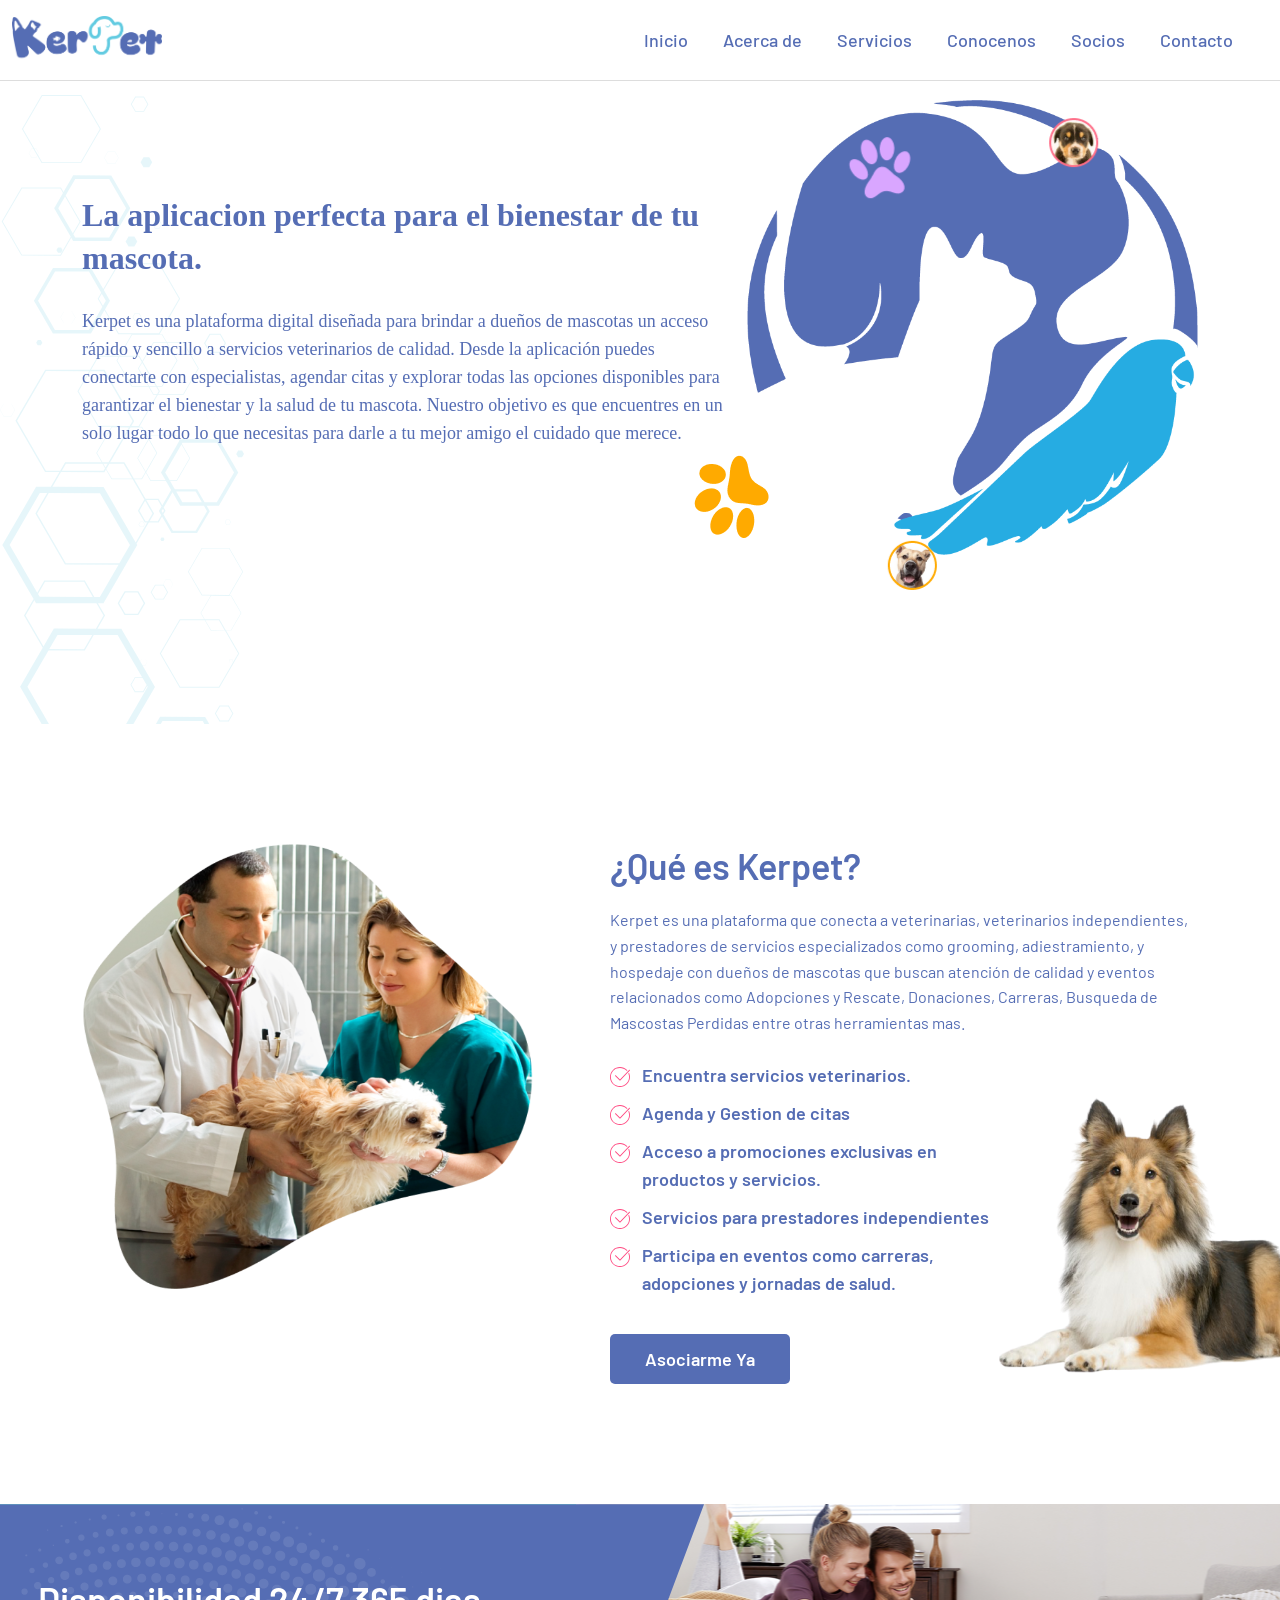
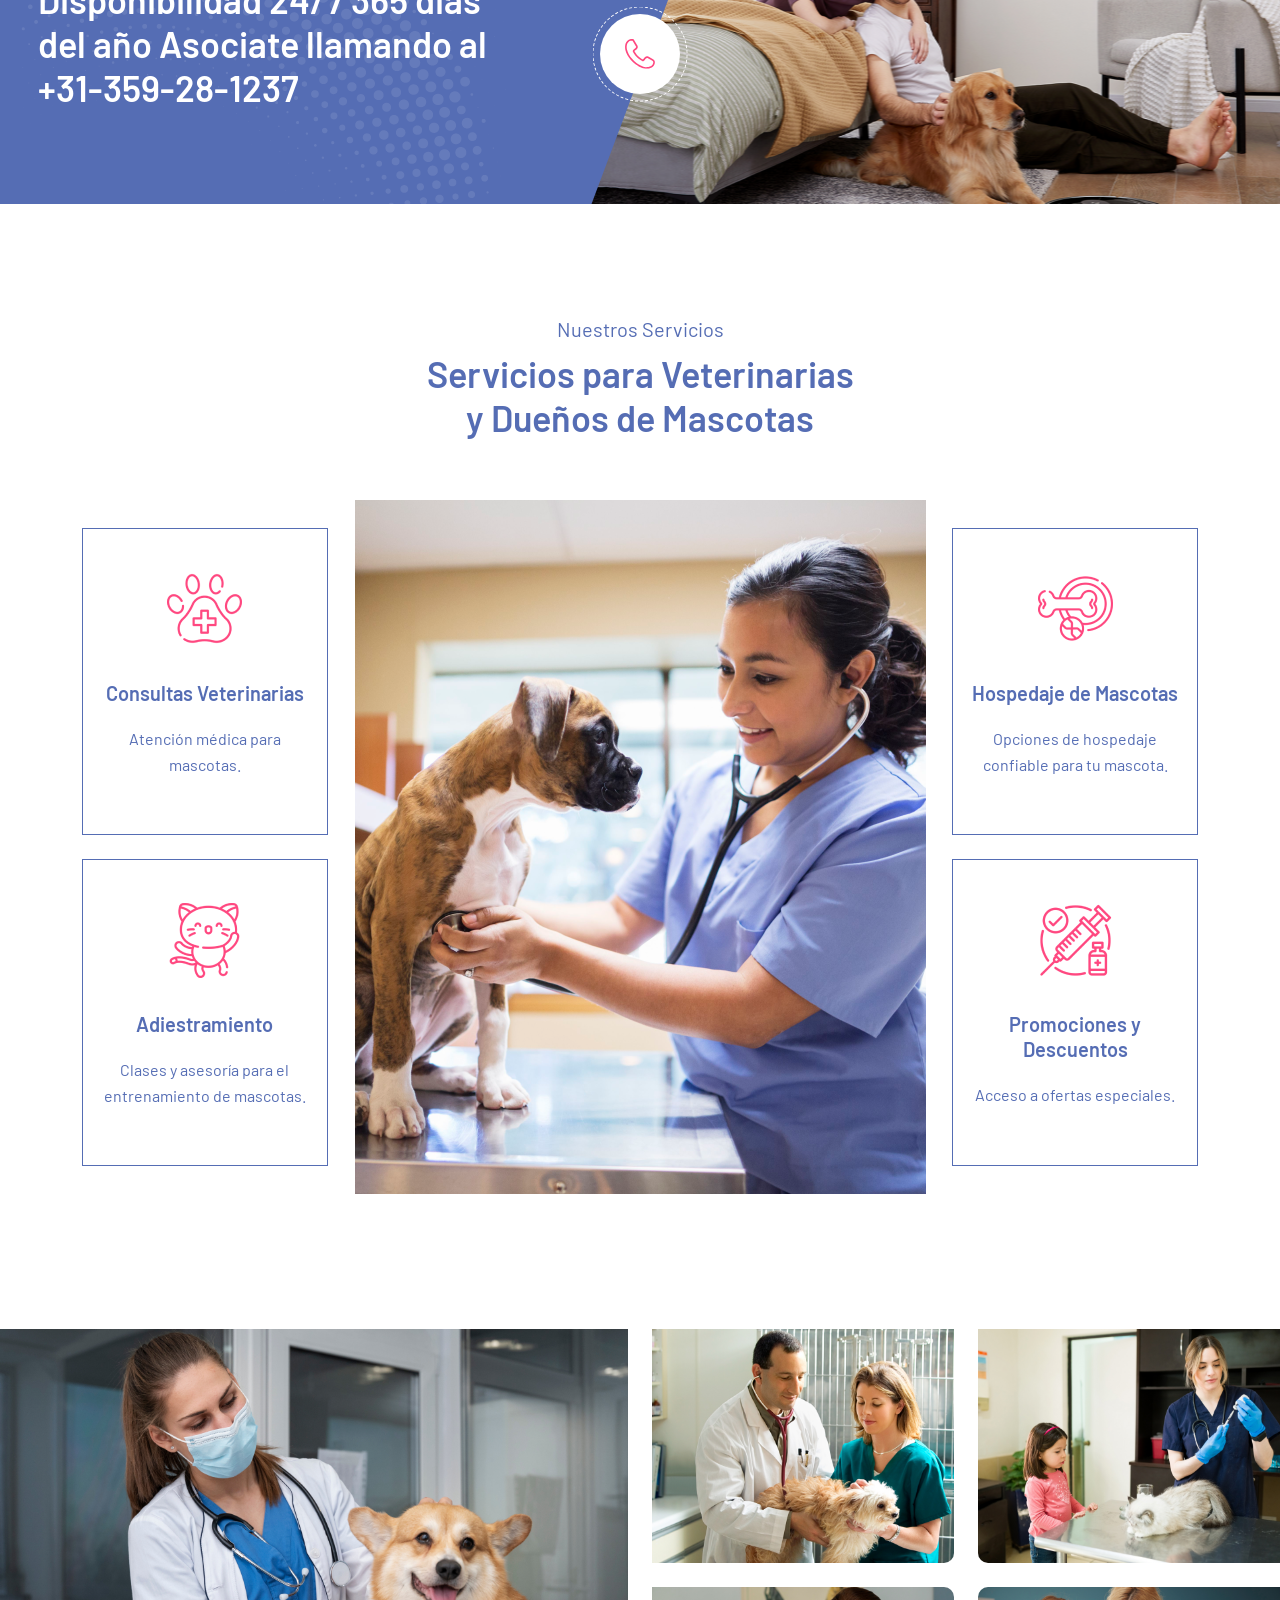
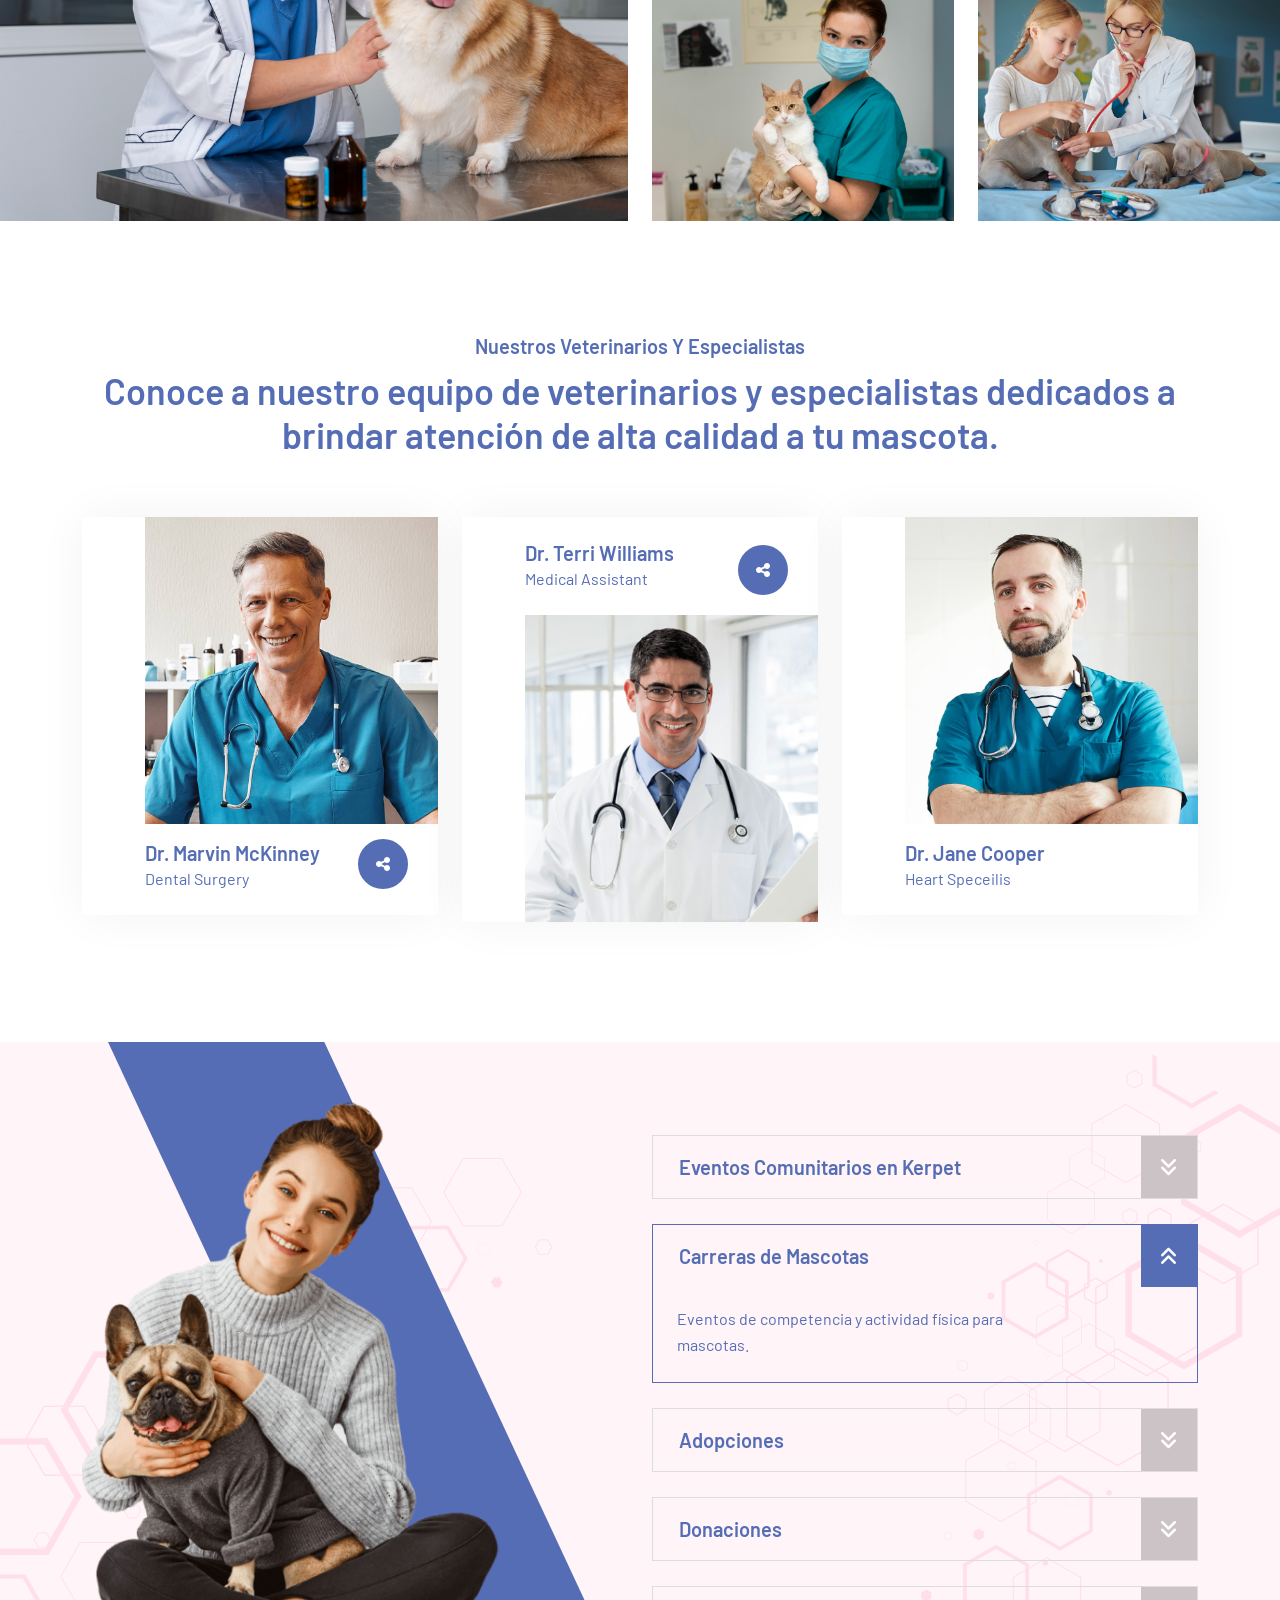
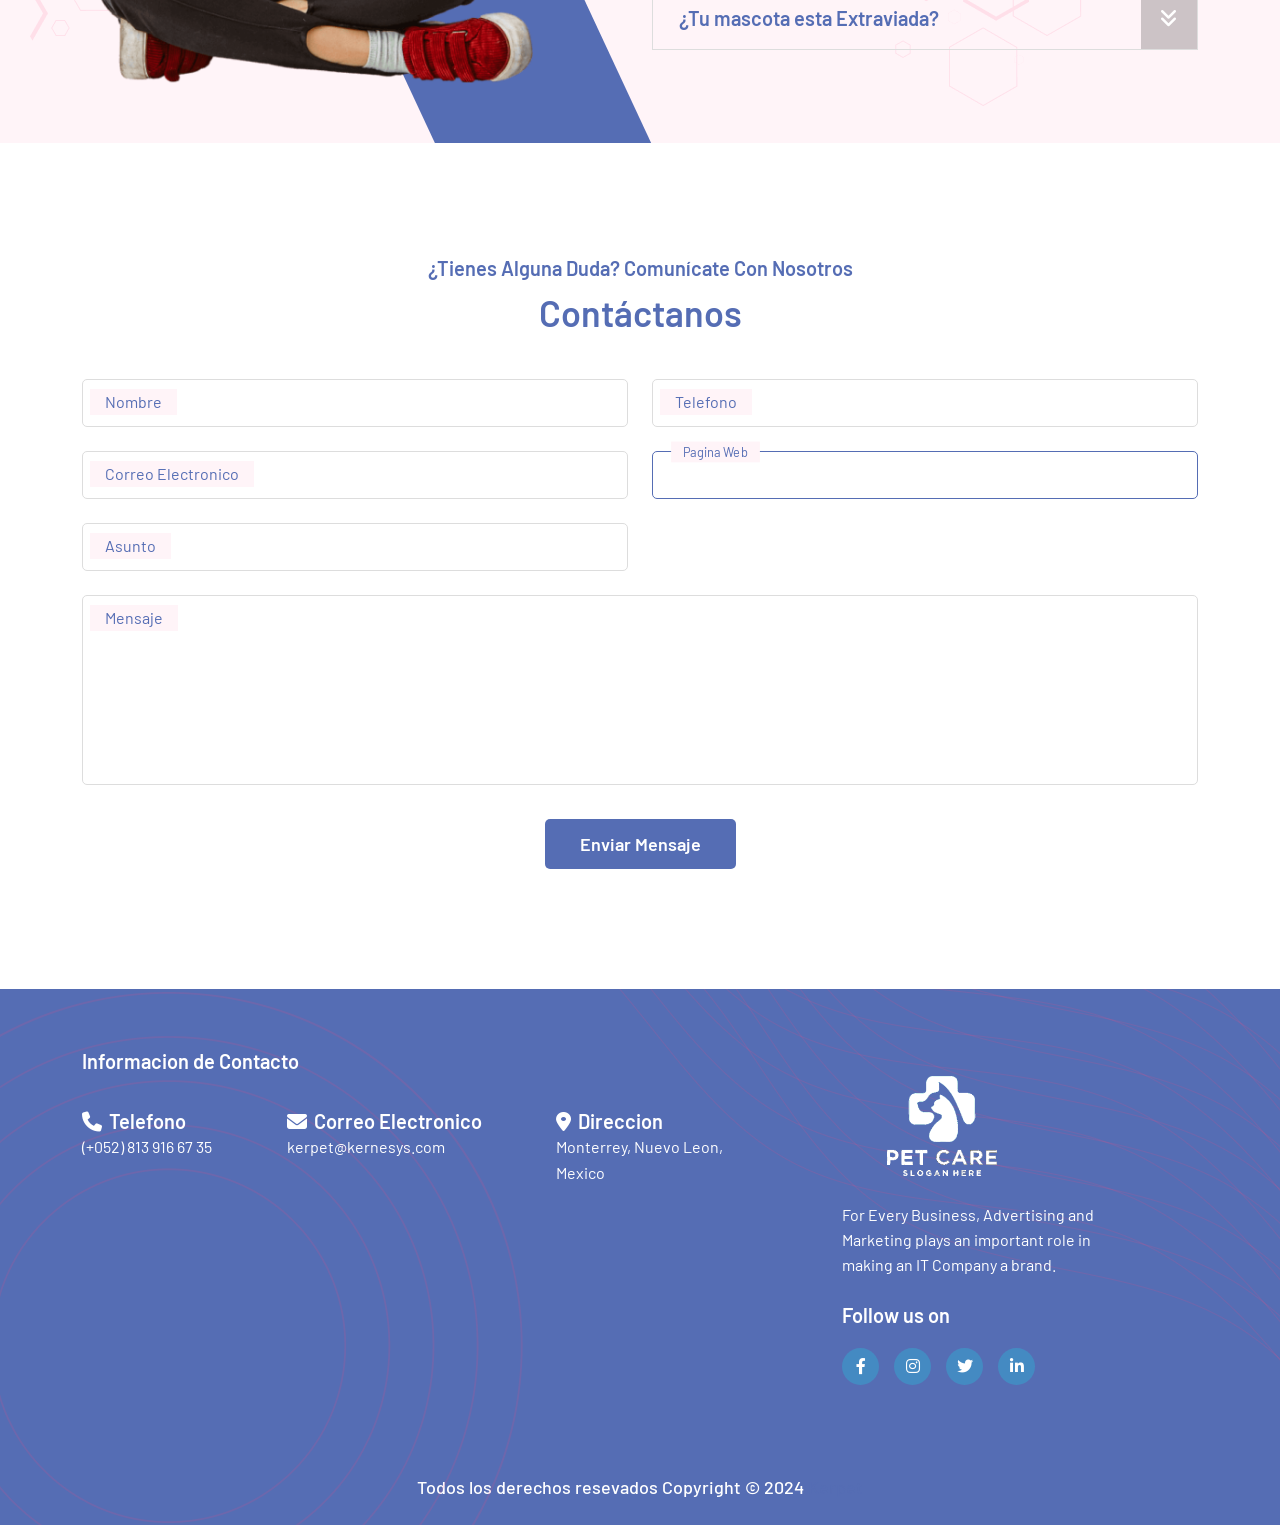
==== commit 3e19e028: "First update of Landing Page" ====
--- a/index2.html
+++ b/index2.html
@@ -1,30 +1,33 @@
 <!DOCTYPE html>
 <html class="no-js" lang="en">
-  <head>
-    <!-- Meta Tags -->
-    <meta charset="utf-8">
-    <meta http-equiv="x-ua-compatible" content="ie=edge">
-    <meta name="viewport" content="width=device-width, initial-scale=1">
-    <meta name="author" content="Laralink">
-    <!-- Favicon Icon -->
-    <link rel="icon" href="assets/images/icons/favicon.png">
-    <!-- Site Title -->
-    <title>Evencare - Medical Landing Page HTML Template</title>
-    <link rel="stylesheet" href="assets/css/bootstrap.min.css">
-    <link rel="stylesheet" href="assets/css/fontawesome.min.css">
-    <link rel="stylesheet" href="assets/css/animate.css">
-    <link rel="stylesheet" href="assets/css/animated-text.css">
-    <link rel="stylesheet" href="assets/css/slick.min.css">
-    <link rel="stylesheet" href="assets/css/light_gallery.min.css">
-    <link rel="stylesheet" href="assets/css/odometer.css">
-    <link rel="stylesheet" href="assets/css/timepicker.min.css">
-    <link rel="stylesheet" href="assets/css/jquery-ui.min.css">
-    <link rel="stylesheet" href="assets/css/select2.min.css">
-    <link rel="stylesheet" href="assets/css/style.css">
-  </head>
-  <body>
+
+<head>
+  <!-- Meta Tags -->
+  <meta charset="utf-8">
+  <meta http-equiv="x-ua-compatible" content="ie=edge">
+  <meta name="viewport" content="width=device-width, initial-scale=1">
+  <meta name="author" content="Kerpet">
+  <meta name="description" content="Kerpet es una plataforma diseñada para conectar veterinarias, veterinarios independientes y servicios relacionados con mascotas con dueños que buscan la mejor atención y eventos comunitarios para sus mascotas.">
+  <!-- Favicon Icon -->
+  <link rel="icon" href="assets/images/icons/favicon.png">
+  <!-- Site Title -->
+  <title>Kerpet - Conectando Veterinarias, Servicios y Dueños de Mascotas</title>
+  <link rel="stylesheet" href="assets/css/bootstrap.min.css">
+  <link rel="stylesheet" href="assets/css/fontawesome.min.css">
+  <link rel="stylesheet" href="assets/css/animate.css">
+  <link rel="stylesheet" href="assets/css/animated-text.css">
+  <link rel="stylesheet" href="assets/css/slick.min.css">
+  <link rel="stylesheet" href="assets/css/light_gallery.min.css">
+  <link rel="stylesheet" href="assets/css/odometer.css">
+  <link rel="stylesheet" href="assets/css/timepicker.min.css">
+  <link rel="stylesheet" href="assets/css/jquery-ui.min.css">
+  <link rel="stylesheet" href="assets/css/select2.min.css">
+  <link rel="stylesheet" href="assets/css/style.css">
+</head>
+
+<body>
   <!-- Start Preloader -->
-  <div class="cs_preloader cs_accent_color_v1">
+  <div class="cs_preloader cs_accent_color_v3">
     <div class="cs_preloader_in">
       <div class="cs_wave_first">
         <svg enable-background="new 0 0 300.08 300.08" viewBox="0 0 300.08 300.08" xmlns="http://www.w3.org/2000/svg"><g><path d="m293.26 184.14h-82.877l-12.692-76.138c-.546-3.287-3.396-5.701-6.718-5.701-.034 0-.061 0-.089 0-3.369.027-6.199 2.523-6.677 5.845l-12.507 87.602-14.874-148.69c-.355-3.43-3.205-6.056-6.643-6.138-.048 0-.096 0-.143 0-3.39 0-6.274 2.489-6.752 5.852l-19.621 137.368h-9.405l-12.221-42.782c-.866-3.028-3.812-5.149-6.8-4.944-3.13.109-5.777 2.332-6.431 5.395l-8.941 42.332h-73.049c-3.771 0-6.82 3.049-6.82 6.82 0 3.778 3.049 6.82 6.82 6.82h78.566c3.219 0 6.002-2.251 6.67-5.408l4.406-20.856 6.09 21.313c.839 2.939 3.526 4.951 6.568 4.951h20.46c3.396 0 6.274-2.489 6.752-5.845l12.508-87.596 14.874 148.683c.355 3.437 3.205 6.056 6.643 6.138h.143c3.39 0 6.274-2.489 6.752-5.845l14.227-99.599 6.397 38.362c.546 3.287 3.396 5.702 6.725 5.702h88.66c3.771 0 6.82-3.049 6.82-6.82-.001-3.772-3.05-6.821-6.821-6.821z"></path></g>
@@ -38,998 +41,589 @@
   </div>
   <!-- End Preloader -->
   <!-- Start Header Section -->
-  <header class="cs_site_header cs_style_1 cs_sticky_header">
-    <div class="cs_top_header cs_accent_bg_v1">
-      <div class="container">
-        <div class="cs_top_header_in">
-          <div class="cs_top_header_left">
-           <div class="cs_top_nav cs_fs_16 cs_white_color">
-              <i class="fa-solid fa-location-dot"></i>5010 Avenue of the Moon New York, NY 10018 US.
-            </div>
-          </div>
-          <div class="cs_top_header_right">
-            <ul class="cs_top_nav  cs_mp0">
-              <li><a href="#">Live Chat </a></li>
-              <li><a href="#">Support</a></li>
-              <li><a href="#">Contact</a></li>
-            </ul>
-            <div class="cs_social_btns cs_style_1">
-              <a href="https://www.facebook.com/" target="_blank"> <i class="fa-brands fa-facebook-f"></i></a>
-              <a href="https://dribbble.com/" target="_blank"> <i class="fa-brands fa-dribbble"></i></a>
-              <a href="https://twitter.com/" target="_blank"><i class="fa-brands fa-twitter"></i></a>
-              <a href="https://www.instagram.com/" target="_blank"><i class="fa-brands fa-instagram"></i></a>
-            </div>
-          </div>
-        </div>
-      </div>
-    </div>
+  <header class="cs_site_header cs_style_1 cs_accent_v3_light cs_version_3 cs_sticky_header">
     <div class="cs_main_header">
-      <div class="container">
+      <div class="container" style="margin: 0;min-width: 100%;">
         <div class="cs_main_header_in">
           <div class="cs_main_header_left">
             <a class="cs_site_branding" href="index.html">
-              <img src="assets/images/logo.png" alt="Logo">
+              <img src="assets/images/logo_kerpetLineal.png" alt="Logo" style="width: 150px;">
             </a>
             <div class="cs_nav cs_primary_font">
-              <ul class="cs_nav_list cs_fs_18">
-                <li><a href="#home">Home</a></li>
-                <li><a href="#about">About</a></li>
-                <li><a href="#services">Services</a></li>
-                <li><a href="#doctors">Doctors</a></li>
-                <li><a href="#gallery">Gallery</a></li>
-                <li><a href="#pricing">Pricing</a></li>
-                <li class="menu_item_has_children"><a href="#blog">Blog</a>
-                  <ul>
-                  <li><a href="blog-right-sidebar.html">Blog Right Sidebar</a></li>
-                  <li><a href="blog-left-sidebar.html">Blog Left Sidebar</a></li>
-                  <li><a href="blog-list.html">Blog List</a></li>
-                  <li><a href="blog-grid.html">Blog Grid</a></li>
-                  <li><a href="blog-details-right-sidebar.html">Blog Details Right Sidebar</a></li>
-                  <li><a href="blog-details-left-sidebar.html">Blog Details Left Sidebar</a></li>
-                  <li><a href="blog-details-no-sidebar.html">Blog Details No Sidebar</a></li>
-                </ul>
-                </li>
-                <li><a href="#contact">Contact</a></li>
+              <ul class="cs_nav_list cs_fs_18 cs_medium cs_version_3">
+                <li><a href="#home">Inicio</a></li>
+                <li><a href="#about">Acerca de</a></li>
+                <li><a href="#services">Servicios</a></li>
+                <li><a href="#gallery">Conocenos</a></li>
+                <li><a href="#doctors">Socios</a></li>
+                <li style="display: none;"><a href="#pricing">Encuentrar a mi Mascota</a></li>
+                <li><a href="#contact">Contacto</a></li>
               </ul>
             </div>
           </div>
-          <div class="cs_main_header_right cs_accent_color_v1">
-            <div class="cs_header_contact">
-              <div class="cs_header_contact_icon text-accent">
-               <img src="assets/images/icons/phone_icon_3.svg" alt="">
-              </div>
-              <div class="cs_header_contact_right">
-                <h3 class="cs_fs_14 cs_normal cs_accent_color_v1 mb-0">Need help?</h3>
-                <h3 class="cs_fs_14 cs_normal cs_accent_color_v1 mb-0">(+800) 1234 5678 90</h3>
-              </div>
-            </div>
-          </div>
+
         </div>
       </div>
     </div>
   </header>
   <!-- End Header Section -->
   <!-- Start Hero Section -->
-  <section class="cs_hero cs_style_1 position-relative" id="home">
-    <div class="cs_hero_top cs_bg_filled cs_primary_bg">
-      <div class="container">
-        <div class="row cs_gap_y_30 align-items-center">
-          <div class="col-lg-6">
-            <div class="cs_hero_text">
-              <h1 class="cs_hero_title cs_fs_60 cs_semibold cs_white_color wow fadeInDown">Take Best Quality Treatment for Neurology.</h1>
-              <p class="cs_hero_subtitle cs_fs_18 cs_white_color">Lorem ipsum dolor sit amet consectetuer adipiscing Phasellus <br> hendrerit lorem dolor sit nibh nec urna. In nisi</p>
-              <a href="#appointment" class="cs_btn cs_style_1 cs_fs_18 cs_semibold cs_accent_bg_v1 cs_white_color">Appointment</a>
-            </div>
-            <div class="cs_hero_shape1 position-absolute">
-              <img src="assets/images/hero_shape_1.png" alt="Hero Shape">
-            </div>
-          </div>
-          <div class="col-lg-6">
-            <div class="cs_hero_thumb cs_bg_filled" data-src="assets/images/hero_img_1.jpeg">
-            </div>
-          </div>
-        </div>
-      </div>
-    </div>
-    <div class="cs_hero_bottom cs_accent_v1_light">
-      <div class="container">
-       <h2 class="cs_hero_title cs_fs_40 cs_semibold text-center mb-0">Join over +15,000 happy clients!</h2>
-       <div class="cs_height_50 cs_height_lg_30"></div>
-      <div class="cs_features_list cs_style_1">
-        <div class="cs_iconbox cs_style_1">
-          <div class="cs_iconbox_icon">
-            <img src="assets/images/icons/feature_logo_1.png" alt="Logo">
-          </div>
-          <div class="cs_iconbox_info text-end">
-            <h3 class="cs_iconbox_title cs_fs_24 cs_bold mb-0">NurseMed</h3>
-            <p class="cs_iconbox_subtitle cs_fs_8 cs_accent_color_v1 mb-0">TAKING CARE OF YOU </p>
-          </div>
-        </div>
-        <div class="cs_iconbox cs_style_1">
-          <div class="cs_iconbox_icon">
-            <img src="assets/images/icons/feature_logo_2.png" alt="Logo">
-          </div>
-          <div class="cs_iconbox_info text-end">
-            <h3 class="cs_iconbox_title cs_fs_24 cs_bold mb-0">NURSEMED</h3>
-            <p class="cs_iconbox_subtitle cs_fs_8 cs_accent_color_v1 mb-0">NURSING PROFESSIONALS </p>
-          </div>
-        </div>
-        <div class="cs_iconbox cs_style_1">
-          <div class="cs_iconbox_icon">
-            <img src="assets/images/icons/feature_logo_3.png" alt="Logo">
-          </div>
-          <div class="cs_iconbox_info text-end">
-            <h3 class="cs_iconbox_title cs_fs_24 cs_bold mb-0">NURSING</h3>
-            <p class="cs_iconbox_subtitle cs_fs_8 cs_accent_color_v1 mb-0">PROFESSIONALS</p>
-          </div>
-        </div>
-        <div class="cs_iconbox cs_style_1">
-          <div class="cs_iconbox_icon">
-            <img src="assets/images/icons/feature_logo_4.png" alt="Logo">
-          </div>
-          <div class="cs_iconbox_info text-end">
-            <h3 class="cs_iconbox_title cs_fs_24 cs_bold mb-0">NurseCare</h3>
-            <p class="cs_iconbox_subtitle cs_fs_8 cs_accent_color_v1 mb-0">NURSING PROFESSIONALS</p>
-          </div>
-        </div>
-      </div>
+  <section class="cs_hero cs_style_3 position-relative" id="home" style="padding: 100px 0 174px;">
+    <div class="container">
+      <div class="row cs_gap_y_30 align-items-center">
+        <div class="col-lg-7">
+          <div class="cs_hero_text">
+            <h1 class="cs_hero_title cs_fs_40 cs_bold cs_primary_color wow fadeInDown">La aplicacion perfecta para el bienestar de tu mascota.</h1>
+            <p class="cs_hero_subtitle cs_fs_18" style="margin-bottom: 10px;">Kerpet es una plataforma digital diseñada para brindar a dueños de mascotas un acceso rápido y sencillo a servicios veterinarios de calidad. Desde la aplicación puedes conectarte con especialistas, agendar citas y explorar todas las opciones disponibles para garantizar el bienestar y la salud de tu mascota. Nuestro objetivo es que encuentres en un solo lugar todo lo que necesitas para darle a tu mejor amigo el cuidado que merece.
+          </div>
+        </div>
+        <div class="col-lg-5">
+          <div class="cs_hero_thumb position-relative cs_bg_filed cs_center cs_radius_50">
+            <img src="assets/images/isotipo kerpet.png" alt="Hero Image">
+            <div class="cs_animal_1 position-absolute">
+              <img src="assets/images/hero_avatar1.png" alt="Avatar">
+            </div>
+            <div class="cs_animal_4 position-absolute">
+              <img src="assets/images/hero_avatar4.png" alt="Avatar">
+            </div>
+            <div class="cs_animal_5 position-absolute">
+              <img src="assets/images/hero_shape_3.png" alt="Avatar">
+            </div>
+            <div class="cs_animal_6 position-absolute">
+              <img src="assets/images/hero_shape_4.png" alt="Avatar">
+            </div>
+          </div>
+        </div>
+      </div>
+      <div class="cs_hero_shape1 position-absolute">
+        <img src="assets/images/service_shape1.svg" alt="Hero Shape">
       </div>
     </div>
   </section>
   <!-- End Hero Section -->
+
   <!-- Start About Section -->
-   <section class="cs_about cs_style_1" id="about">
-    <div class="cs_height_120 cs_height_lg_80"></div>
+  <section class="cs_about cs_style_2" id="about">
+    <div class="cs_height_120 cs_height_lg_80"></div>
+    <div class="container">
+      <div class="row cs_gap_y_40 align-items-md-start align-items-center">
+        <div class="col-lg-5">
+          <div class="cs_about_thumb wow fadeInLeft">
+            <img src="assets/images/about_left_3.png" alt="About Thumb">
+          </div>
+        </div>
+        <div class="col-lg-7 cs_pl_65 position-relative">
+          <div class="cs_section_heading cs_style_1">
+            <h2 class="cs_section_title cs_semibold cs_fs_45">¿Qué es Kerpet?</h2>
+            <p class="cs_section_subtitle">Kerpet es una plataforma que conecta a veterinarias, veterinarios independientes, y prestadores de servicios especializados como grooming, adiestramiento, y 
+              hospedaje con dueños de mascotas que buscan atención de calidad y eventos relacionados como Adopciones y Rescate, Donaciones, Carreras, Busqueda de Mascostas Perdidas entre otras herramientas mas.</p>
+            <ul class="cs_list cs_style_5 cs_mp0 cs_fs_18 cs_primary_color cs_semibold" style="max-width: 400px;">
+              <li>
+                <i><img src="assets/images/icons/checked_red.svg" alt="Icon"></i>
+                Encuentra servicios veterinarios.
+              </li>
+              <li>
+                <i><img src="assets/images/icons/checked_red.svg" alt="Icon"></i>
+                Agenda y Gestion de citas
+              </li>
+              <li>
+                <i><img src="assets/images/icons/checked_red.svg" alt="Icon"></i>
+                Acceso a promociones exclusivas en productos y servicios.
+              </li>
+              <li>
+                <i><img src="assets/images/icons/checked_red.svg" alt="Icon"></i>
+                Servicios para prestadores independientes
+              </li>
+              <li>
+                <i><img src="assets/images/icons/checked_red.svg" alt="Icon"></i>
+                Participa en eventos como carreras, adopciones y jornadas de salud.
+              </li>
+            </ul>
+            <a href="../blog-details-right-sidebar.html"
+              class="cs_btn cs_style_1 cs_primary_bg cs_fs_18 cs_semibold cs_white_color cs_size_md">Asociarme Ya</a>
+            <div class="cs_dog_img position-absolute wow zoomIn">
+              <img src="assets/images/dog.png" alt="Image">
+            </div>
+          </div>
+        </div>
+      </div>
+    </div>
+    <div class="cs_height_120 cs_height_lg_80"></div>
+  </section>
+  <!-- End About Section -->
+  <!-- Start CTA Section -->
+  <div class="cs_newsletter cs_style_2 position-relative">
+    <div class="cs_newsletter_shape">
+      <div class="cs_cta_shape position-absolute">
+        <img src="assets/images/footer_shape.png" alt="Phone Icon">
+      </div>
+    </div>
+    <div class="cs_newsletter_text">
+      <h2 class="cs_newsletter_title cs_fs_45 cs_semibold cs_white_color">Disponibilidad 24/7 365 dias del año
+        Asociate llamando al +31-359-28-1237 </h2>
+    </div>
+    <div class="cs_newsletter_thumb cs_bg_filed ms-auto" data-src="assets/images/call_img.png"></div>
+    <div class="cs_call_btn cs_center">
+      <img src="assets/images/icons/phone_icon_4.svg" alt="Phone Icon">
+    </div>
+  </div>
+  <!-- End CTA Section -->
+  <!-- Start Service Section -->
+  <section id="services">
+    <div class="cs_height_120 cs_height_lg_80"></div>
+    <div class="container">
+      <div class="cs_section_heading cs_style_1 text-center">
+        <h3 class="cs_section_title_up cs_ternary_font cs_accent_color_v3 cs_normal cs_fs_24">Nuestros Servicios</h3>
+        <h2 class="cs_section_title cs_semibold cs_fs_45 mb-0">Servicios para Veterinarias <br>  y Dueños de Mascotas</h2>
+      </div>
+      <div class="cs_height_60 cs_height_lg_40"></div>
+      <div class="cs_iconbox_4_wrap">
+        <div>
+          <div class="row cs_gap_y_24">
+            <div class="col-xl-12 col-xsm-12 col-sm-6">
+              <div class="cs_iconbox cs_style_4 text-center">
+                <div class="cs_iconbox_icon cs_center">
+                  <img src="assets/images/icons/service_icon_1.png" alt="Calendar Icon">
+                </div>
+                <h2 class="cs_iconbox_title cs_fs_24 cs_semibold">Consultas Veterinarias</h2>
+                <p class="cs_iconbox_subtitle mb-0">Atención médica para mascotas.</p>
+              </div>
+            </div>
+            <div class="col-xl-12 col-xsm-12 col-sm-6">
+              <div class="cs_iconbox cs_style_4 text-center">
+                <div class="cs_iconbox_icon cs_center">
+                  <img src="assets/images/icons/service_icon_4.png" alt="Hotel Icon">
+                </div>
+                <h2 class="cs_iconbox_title cs_fs_24 cs_semibold">Adiestramiento</h2>
+                <p class="cs_iconbox_subtitle mb-0">Clases y asesoría para el entrenamiento de mascotas.</p>
+              </div>
+            </div>
+          </div>
+        </div>
+        <div>
+          <div class="cs_iconbox_4_thumb cs_center ">
+            <img src="assets/images/iconbox_thumb.png" alt="About Thumb">
+          </div>
+        </div>
+        <div>
+          <div class="row cs_gap_y_24">
+            <div class="col-xl-12 col-xsm-12 col-sm-6">
+              <div class="cs_iconbox cs_style_4 text-center">
+                <div class="cs_iconbox_icon cs_center">
+                  <img src="assets/images/icons/service_icon_2.png" alt="Calendar Icon">
+                </div>
+                <h2 class="cs_iconbox_title cs_fs_24 cs_semibold">Hospedaje de Mascotas</h2>
+                <p class="cs_iconbox_subtitle mb-0">Opciones de hospedaje confiable para tu mascota.</p>
+              </div>
+            </div>
+            <div class="col-xl-12 col-xsm-12 col-sm-6">
+              <div class="cs_iconbox cs_style_4 text-center">
+                <div class="cs_iconbox_icon cs_center">
+                  <img src="assets/images/icons/service_icon_3.png" alt="Hotel Icon">
+
+                </div>
+                <h2 class="cs_iconbox_title cs_fs_24 cs_semibold">Promociones y Descuentos</h2>
+                <p class="cs_iconbox_subtitle mb-0">Acceso a ofertas especiales.</p>
+              </div>
+            </div>
+          </div>
+        </div>
+      </div>
+    </div>
+    <div class="cs_height_135 cs_height_lg_75"></div>
+  </section>
+  <!-- End Service Section -->
+  <!-- Start Gallery Section !-->
+  <div id="gallery">
+    <div class="cs_gallery_list cs_version_3">
+      <a href="assets/images/gallery_7.jpeg" class="cs_gallery_item cs_zoom position-relative">
+        <img src="assets/images/gallery_7.jpeg" alt="Gallery Image" class="cs_zoom_in">
+        <div class="cs_gallery_icon cs_accent_bg_v3 cs_center position-absolute">
+          <img src="assets/images/icons/plus_icon.svg" alt="Icon">
+        </div>
+      </a>
+      <a href="assets/images/gallery_8.jpeg" class="cs_gallery_item cs_zoom position-relative">
+        <img src="assets/images/gallery_8.jpeg" alt="Gallery Image" class="cs_zoom_in">
+        <div class="cs_gallery_icon cs_accent_bg_v3 cs_center position-absolute">
+          <img src="assets/images/icons/plus_icon.svg" alt="Icon">
+        </div>
+      </a>
+      <a href="assets/images/gallery_9.jpeg" class="cs_gallery_item cs_zoom position-relative">
+        <img src="assets/images/gallery_9.jpeg" alt="Gallery Image" class="cs_zoom_in">
+        <div class="cs_gallery_icon cs_accent_bg_v3 cs_center position-absolute">
+          <img src="assets/images/icons/plus_icon.svg" alt="Icon">
+        </div>
+      </a>
+      <a href="assets/images/gallery_10.jpeg" class="cs_gallery_item cs_zoom position-relative">
+        <img src="assets/images/gallery_10.jpeg" alt="Gallery Image" class="cs_zoom_in">
+        <div class="cs_gallery_icon cs_accent_bg_v3 cs_center position-absolute">
+          <img src="assets/images/icons/plus_icon.svg" alt="Icon">
+        </div>
+      </a>
+      <a href="assets/images/gallery_11.jpeg" class="cs_gallery_item cs_zoom position-relative">
+        <img src="assets/images/gallery_11.jpeg" alt="Gallery Image" class="cs_zoom_in">
+        <div class="cs_gallery_icon cs_accent_bg_v3 cs_center position-absolute">
+          <img src="assets/images/icons/plus_icon.svg" alt="Icon">
+        </div>
+      </a>
+    </div>
+  </div>
+  <!-- End Gallery Section -->
+  <!-- Start Doctor Section -->
+  <section class="cs_slider cs_style_1" id="doctors">
+    <div class="cs_height_120 cs_height_lg_80"></div>
+    <div class="container">
+      <div class="cs_section_heading cs_style_1 text-center">
+        <h3 class="cs_section_title_up cs_semibold cs_fs_24 cs_accent_color_v3">Nuestros Veterinarios y Especialistas</h3>
+        <h2 class="cs_section_title cs_semibold cs_fs_45 mb-0">Conoce a nuestro equipo de veterinarios y  especialistas dedicados a brindar atención de alta calidad a tu mascota.
+        </h2>
+      </div>
+      <div class="cs_height_60 cs_height_lg_40"></div>
+      <div class="row cs_gap_y_24">
+        <div class="col-lg-4">
+          <div class="cs_doctor cs_style_2 cs_white_bg">
+            <div class="cs_doctor_thumb position-relative">
+              <img src="assets/images/doctor_7.jpeg" alt="Doctor Thumb">
+              <div class="cs_social_btns cs_style_2 cs_white_bg">
+                <a href="facebook.com" target="_blank"><i class="fa-brands fa-facebook-f"></i></a>
+                <a href="https://www.instagram.com/" target="_blank"><i class="fa-brands fa-instagram"></i></a>
+                <a href="https://twitter.com/" target="_blank"><i class="fa-brands fa-twitter"></i></a>
+                <a href="https://www.linkedin.com/" target="_blank"><i class="fa-brands fa-linkedin-in"></i></a>
+                <a class="cs_center share_btn"><i class="fa-solid fa-share-nodes"></i></a>
+              </div>
+            </div>
+            <div class="cs_doctor_info">
+              <h3 class="cs_doctor_title cs_fs_24 cs_semibold">
+                <a href="doctor-details.html">Dr. Marvin McKinney</a>
+              </h3>
+              <p class="cs_doctor_subtitle mb-0">Dental Surgery</p>
+            </div>
+          </div>
+        </div>
+        <div class="col-lg-4">
+          <div class="cs_doctor cs_style_2 cs_type_2 cs_white_bg">
+            <div class="cs_doctor_info">
+              <h3 class="cs_doctor_title cs_fs_24 cs_semibold">
+                <a href="doctor-details.html">Dr. Terri Williams</a>
+              </h3>
+              <p class="cs_doctor_subtitle mb-0">Medical Assistant</p>
+            </div>
+            <div class="cs_doctor_thumb position-relative">
+              <img src="assets/images/doctor_8.jpeg" alt="Doctor Thumb">
+              <div class="cs_social_btns cs_style_2 cs_type_2 cs_white_bg">
+                <a href="facebook.com" target="_blank"><i class="fa-brands fa-facebook-f"></i></a>
+                <a href="https://www.instagram.com/" target="_blank"><i class="fa-brands fa-instagram"></i></a>
+                <a href="https://twitter.com/" target="_blank"><i class="fa-brands fa-twitter"></i></a>
+                <a href="https://www.linkedin.com/" target="_blank"><i class="fa-brands fa-linkedin-in"></i></a>
+                <a class="cs_center share_btn"><i class="fa-solid fa-share-nodes"></i></a>
+              </div>
+            </div>
+          </div>
+        </div>
+        <div class="col-lg-4">
+          <div class="cs_doctor cs_style_2 cs_white_bg">
+            <div class="cs_doctor_thumb position-relative">
+              <img src="assets/images/doctor_9.jpeg" alt="Doctor Thumb">
+              <div class="cs_social_btns cs_style_2 cs_white_bg">
+                <a href="facebook.com" target="_blank"><i class="fa-brands fa-facebook-f"></i></a>
+                <a href="https://www.instagram.com/" target="_blank"><i class="fa-brands fa-instagram"></i></a>
+                <a href="https://twitter.com/" target="_blank"><i class="fa-brands fa-twitter"></i></a>
+                <a href="https://www.linkedin.com/" target="_blank"><i class="fa-brands fa-linkedin-in"></i></a>
+              </div>
+            </div>
+            <div class="cs_doctor_info">
+              <h3 class="cs_doctor_title cs_fs_24 cs_semibold">
+                <a href="doctor-details.html">Dr. Jane Cooper</a>
+              </h3>
+              <p class="cs_doctor_subtitle mb-0">Heart Speceilis</p>
+            </div>
+          </div>
+        </div>
+      </div>
+    </div>
+    <div class="cs_height_120 cs_height_lg_80"></div>
+  </section>
+  <!-- End Doctor Section -->
+  <!-- Start FAQ Section -->
+  <section class="cs_faq cs_version_3 position-relative" id="faq">
+    <div class="cs_height_60 cs_height_lg_80"></div>
     <div class="container">
       <div class="row cs_gap_y_40 align-items-center">
-        <div class="col-lg-6">
-          <div class="cs_about_thumb wow fadeInLeft">
-            <img src="assets/images/about_left.png" alt="About Thumb">
-          </div>
-        </div>
-        <div class="col-lg-6">
-          <div class="cs_pl_30">
-            <div class="cs_section_heading cs_style_1">
-              <h3 class="cs_section_title_up cs_accent_color_v1 cs_semibold cs_fs_18">A Hospital is a Health</h3>
-              <h2 class="cs_section_title cs_semibold cs_fs_35 mb-0">A hospital is a health care institution providing patient treatment with specialized medical</h2>
-            </div>
-            <div class="cs_height_32 cs_height_lg_20"></div>
-              <p class="cs_about_text">Organically grow the holistic world view of disruptive innovation via workplace.Organically grow the holistic world</p>
-            <ul class="cs_list cs_style_1 cs_mp0 cs_primary_color cs_medium">
-              <li>
-                <i class="fa-solid fa-circle-check cs_accent_color_v1"></i>
-                Giving medication administration.</li>
-              <li>
-                <i class="fa-solid fa-circle-check cs_accent_color_v1"></i>
-                Get good and delicious meal</li>
-              <li>
-                <i class="fa-solid fa-circle-check cs_accent_color_v1"></i>
-                Creating a good medic-sets.
-              </li>
-            </ul>
-              <div class="cs_review_progress_wrap">
-                <div class="cs_progress_text">
-                  <h3 class="cs_fs_20 cs_semibold mb-0">Qualified Doctors</h3>
-                </div>
-                <div class="cs_progress_container">
-                  <div class="cs_progress" data-progress="85">
-                    <div class="cs_progress_percentage">
-                      <div class="progress_value"><span>85%</span></div>
-                    </div>
-                  </div>
-                </div>
-              </div>
-              <div class="cs_author_card">
-                <div class="cs_author_thumb cs_center">
-                  <img src="assets/images/avatar_1.jpeg" alt="Author">
-                </div>
-                <div class="cs_author_info">
-                  <h3 class="cs_author_title cs_fs_20 cs_semibold">Kate Attjamin</h3>
-                  <p class="mb-0">Founder & Director</p>
-                </div>
-              </div>
-          </div>
-        </div>
-      </div>
-    </div>
-    <div class="cs_height_120 cs_height_lg_80"></div>
+        <div class="col-lg-5">
+          <div class="cs_faq_thumb">
+            <img src="assets/images/faq_left.png" alt="FAQ Thumb">
+          </div>
+        </div>
+        <div class="col-lg-6 offset-lg-1">
+          <div class="cs_accordian_wrap">
+            <div class="cs_accordian cs_style_2 cs_white_bg">
+              <h3 class="cs_accordian_head cs_fs_20 cs_semibold mb-0">
+                Eventos Comunitarios en Kerpet
+                <span class="cs_accordian_toggle cs_center">
+                  <i class="fa-solid fa-angles-down"></i>
+                </span>
+              </h3>
+              <div class="cs_accordian_body">Participa en eventos comunitarios como carreras de mascotas, jornadas de adopción, y eventos de donación organizados por veterinarias y otros usuarios.</div>
+            </div>
+            <div class="cs_accordian cs_style_2 cs_white_bg active">
+              <h3 class="cs_accordian_head cs_fs_20 cs_semibold mb-0">
+                Carreras de Mascotas
+                <span class="cs_accordian_toggle cs_center">
+                  <i class="fa-solid fa-angles-down"></i>
+                </span>
+              </h3>
+              <div class="cs_accordian_body">Eventos de competencia y actividad física para mascotas.</div>
+            </div>
+            <div class="cs_accordian cs_style_2 cs_white_bg">
+              <h3 class="cs_accordian_head cs_fs_20 cs_semibold mb-0">
+                Adopciones
+                <span class="cs_accordian_toggle cs_center">
+                  <i class="fa-solid fa-angles-down"></i>
+                </span>
+              </h3>
+              <div class="cs_accordian_body">Jornadas de adopción para encontrar hogar a mascotas.</div>
+            </div>
+            <div class="cs_accordian cs_style_2 cs_white_bg">
+              <h3 class="cs_accordian_head cs_fs_20 cs_semibold mb-0">
+                Donaciones
+                <span class="cs_accordian_toggle cs_center">
+                  <i class="fa-solid fa-angles-down"></i>
+                </span>
+              </h3>
+              <div class="cs_accordian_body">Oportunidades para contribuir a causas de bienestar animal.</div>
+            </div>
+            <div class="cs_accordian cs_style_2 cs_white_bg">
+              <h3 class="cs_accordian_head cs_fs_20 cs_semibold mb-0">
+                ¿Tu mascota esta Extraviada?
+                <span class="cs_accordian_toggle cs_center">
+                  <i class="fa-solid fa-angles-down"></i>
+                </span>
+              </h3>
+              <div class="cs_accordian_body">Crea un evento para buscar a tu mascota y notifica a otros usuarios de la red que esten cerca del punto de extravio y asi encontrarlo lo mas rapido posible</div>
+            </div>
+          </div>
+        </div>
+      </div>
+    </div>
+    <div class="cs_accordian_shape1 position-absolute">
+      <img src="assets/images/accordian_shape1.png" alt="Shape Image">
+    </div>
+    <div class="cs_accordian_shape2 position-absolute">
+      <img src="assets/images/accordian_shape2.png" alt="Shape Image">
+    </div>
+    <div class="cs_accordian_shape3 position-absolute"></div>
+    <div class="cs_height_60 cs_height_lg_80"></div>
   </section>
-  <!-- End About Section -->
-  <!-- Start Counter Section -->
-  <section class="cs_counting cs_bg_filed cs_primary_bg" data-src="assets/images/counter_bg.jpeg">
-    <div class="cs_height_133 cs_height_lg_80"></div>
-    <div class="container-fluid">
-      <div class="row cs_gap_y_40 align-items-center justify-content-between">
-        <div class="col-xl-3 col-md-6">
-          <div class="cs_funfact cs_style_1">
-            <div class="cs_funfact_icon cs_center">
-              <img src="assets/images/icons/funfact_icon_1.png" alt="Icon">
-            </div>
-            <div class="cs_funfact_text">
-              <h2 class="cs_counter_number cs_fs_65 cs_white_color d-flex align-items-center cs_semibold"><span
-                  data-count-to="230" class="odometer"></span>+</h2>
-              <p class="cs_counter_title cs_fs_24 cs_semibold cs_white_color mb-0">Specialised Support</p>
-            </div>
-          </div>
-        </div>
-        <div class="col-xl-3 col-md-6">
-          <div class="cs_funfact cs_style_1">
-            <div class="cs_funfact_icon cs_center">
-              <img src="assets/images/icons/funfact_icon_2.png" alt="Icon">
-            </div>
-            <div class="cs_funfact_text">
-              <h2 class="cs_counter_number cs_fs_65 cs_white_color d-flex align-items-center cs_semibold"><span data-count-to="2" class="odometer"></span>K+</h2>
-              <p class="cs_counter_title cs_fs_24 cs_semibold cs_white_color mb-0">Happy Patients</p>
-            </div>
-          </div>
-        </div>
-        <div class="col-xl-3 col-md-6">
-          <div class="cs_funfact cs_style_1">
-            <div class="cs_funfact_icon cs_center">
-              <img src="assets/images/icons/funfact_icon_3.png" alt="Icon">
-            </div>
-            <div class="cs_funfact_text">
-              <h2 class="cs_counter_number cs_fs_65 cs_white_color d-flex align-items-center cs_semibold"><span
-                  data-count-to="99" class="odometer"></span>+</h2>
-              <p class="cs_counter_title cs_fs_24 cs_semibold cs_white_color mb-0">Qualified Doctors</p>
-            </div>
-          </div>
-        </div>
-        <div class="col-xl-3 col-md-6">
-          <div class="cs_funfact cs_style_1">
-            <div class="cs_funfact_icon cs_center">
-              <img src="assets/images/icons/funfact_icon_4.png" alt="Icon">
-            </div>
-            <div class="cs_funfact_text">
-              <h2 class="cs_counter_number cs_fs_65 cs_white_color d-flex align-items-center cs_semibold"><span
-                  data-count-to="125" class="odometer"></span>+</h2>
-              <p class="cs_counter_title cs_fs_24 cs_semibold cs_white_color mb-0">Hospital Rooms</p>
-            </div>
-          </div>
-        </div>
-      </div>
-    </div>
-    <div class="cs_height_133 cs_height_lg_80"></div>
-  </section>
-  <!-- End Counter Section -->
-  <!-- Start Service Section -->
-  <section id="services">
-    <div class="cs_height_120 cs_height_lg_80"></div>
-    <div class="container">
-      <div class="cs_section_heading cs_style_1 text-center">
-        <h3 class="cs_section_title_up cs_accent_color_v1 cs_semibold cs_fs_24">What's Happening</h3>
-        <h2 class="cs_section_title cs_semibold cs_fs_45 wow fadeInUp mb-0">We're Providing Best Services <br> To Our Customers</h2>
-      </div>
-      <div class="cs_height_63 cs_height_lg_40"></div>
-    </div>
-    <div class="container">
-      <div class="cs_tabs">
-        <ul class="cs_tab_links cs_style_1 cs_mp0">
-          <li class="active">
-            <a href="#crutches">
-              <img src="assets/images/icons/crutches.svg" alt="Icon">
-              <span>Crutches</span>
-            </a>
-          </li>
-          <li>
-            <a href="#x_ray">
-              <img src="assets/images/icons/xray.svg" alt="Icon">
-              <span>X-ray</span>
-            </a>
-          </li>
-          <li>
-            <a href="#pulmonary">
-              <img src="assets/images/icons/pulmonary.svg" alt="Icon">
-              <span>Pulmonary</span>
-            </a>
-          </li>
-          <li>
-            <a href="#cardiology">
-              <img src="assets/images/icons/cardiology.svg" alt="Icon">
-              <span>Cardiology</span>
-            </a>
-          </li>
-          <li>
-            <a href="#dental">
-              <img src="assets/images/icons/dental.svg" alt="Icon">
-              <span>Dental Care</span>
-            </a>
-          </li>
-          <li>
-            <a href="#neurology">
-              <img src="assets/images/icons/neurology.svg" alt="Icon">
-              <span>Neurology</span>
-            </a>
-          </li>
-        </ul>
-        <div class="cs_height_50 cs_height_lg_40"></div>
-        <div class="tab-content">
-          <div id="crutches" class="cs_tab active">
-            <div class="cs_card cs_style_1 cs_white_bg cs_radius_5">
-              <div class="row cs_gap_y_20">
-                <div class="col-lg-7">
-                  <div class="cs_card_text">
-                    <h2 class="cs_card_title cs_fs_35 cs_semibold">Welcome to our Crutches</h2>
-                    <p class="cs_card_subtitle">Oillum abrem deleniti adipisci suscipit dignissimos. remaining essentially unchanged. It was popularised in the with the . Lorem Ipsum is simply dummy text of the printing and typesetting industry lorem ipsum is simple dummy text of the printing.</p>
-                    <h3 class="cs_list_title cs_fs_20 cs_bold cs_accent_color_v1">Quick Amenities in</h3>
-                    <ul class="cs_list cs_style_2 cs_mp0 cs_fs_18 cs_primary_color cs_semibold">
-                      <li>
-                        <i><img src="assets/images/icons/checked_icon.svg" alt="Icon"></i>
-                        Qualified Doctors
-                      </li>
-                      <li>
-                        <i><img src="assets/images/icons/checked_icon.svg" alt="Icon"></i>
-                        24 Hours Service
-                      </li>
-                      <li>
-                        <i><img src="assets/images/icons/checked_icon.svg" alt="Icon"></i>
-                        Need Emergency
-                      </li>
-                      <li>
-                        <i><img src="assets/images/icons/checked_icon.svg" alt="Icon"></i>
-                        Nose and Sinus
-                      </li>
-                      <li>
-                        <i><img src="assets/images/icons/checked_icon.svg" alt="Icon"></i>
-                        Throat / Larynx Surgery
-                      </li>
-                      <li>
-                        <i><img src="assets/images/icons/checked_icon.svg" alt="Icon"></i>
-                        Mission statement
-                      </li>
-                    </ul>
-                    <a href="#" class="cs_btn cs_style_1 cs_size_md cs_fs_18 cs_semibold cs_accent_bg_v1 cs_white_color">Read More</a>
-                  </div>
-                </div>
-                <div class="col-lg-5 text-end">
-                  <div class="cs_card_thumb cs_radius_5">
-                    <img src="assets/images/department_img_1.jpeg" alt="Department Image">
-                  </div>
-                </div>
-              </div>
-            </div>
-          </div>
-          <div id="x_ray" class="cs_tab">
-            <div class="cs_card cs_style_1 cs_white_bg cs_radius_5">
-              <div class="row cs_gap_y_20">
-                <div class="col-lg-7">
-                  <div class="cs_card_text">
-                    <h2 class="cs_card_title cs_fs_35 cs_semibold">Welcome to our X-Ray</h2>
-                    <p class="cs_card_subtitle">Oillum abrem deleniti adipisci suscipit dignissimos. remaining essentially unchanged. It was popularised in the with the . Lorem Ipsum is simply dummy text of the printing and typesetting industry lorem ipsum is simple dummy text of the printing.</p>
-                    <h3 class="cs_list_title cs_fs_20 cs_bold cs_accent_color_v1">Quick Amenities in</h3>
-                    <ul class="cs_list cs_style_2 cs_mp0 cs_fs_18 cs_primary_color cs_semibold">
-                      <li>
-                        <i><img src="assets/images/icons/checked_icon.svg" alt="Icon"></i>
-                        Qualified Doctors
-                      </li>
-                      <li>
-                        <i><img src="assets/images/icons/checked_icon.svg" alt="Icon"></i>
-                        24 Hours Service
-                      </li>
-                      <li>
-                        <i><img src="assets/images/icons/checked_icon.svg" alt="Icon"></i>
-                        Need Emergency
-                      </li>
-                      <li>
-                        <i><img src="assets/images/icons/checked_icon.svg" alt="Icon"></i>
-                        Nose and Sinus
-                      </li>
-                      <li>
-                        <i><img src="assets/images/icons/checked_icon.svg" alt="Icon"></i>
-                        Throat / Larynx Surgery
-                      </li>
-                      <li>
-                        <i><img src="assets/images/icons/checked_icon.svg" alt="Icon"></i>
-                        Mission statement
-                      </li>
-                    </ul>
-                    <a href="#" class="cs_btn cs_style_1 cs_size_md cs_fs_18 cs_semibold cs_accent_bg_v1 cs_white_color">Read More</a>
-                  </div>
-                </div>
-                <div class="col-lg-5 text-end">
-                  <div class="cs_card_thumb cs_radius_5">
-                    <img src="assets/images/department_img_2.jpeg" alt="Department Image">
-                  </div>
-                </div>
-              </div>
-            </div>
-          </div>
-          <div id="pulmonary" class="cs_tab">
-            <div class="cs_card cs_style_1 cs_white_bg cs_radius_5">
-              <div class="row cs_gap_y_20">
-                <div class="col-lg-7">
-                  <div class="cs_card_text">
-                    <h2 class="cs_card_title cs_fs_35 cs_semibold">Welcome to our Pulmonary</h2>
-                    <p class="cs_card_subtitle">Oillum abrem deleniti adipisci suscipit dignissimos. remaining essentially unchanged. It was popularised in the with the . Lorem Ipsum is simply dummy text of the printing and typesetting industry lorem ipsum is simple dummy text of the printing.</p>
-                    <h3 class="cs_list_title cs_fs_20 cs_bold cs_accent_color_v1">Quick Amenities in</h3>
-                    <ul class="cs_list cs_style_2 cs_mp0 cs_fs_18 cs_primary_color cs_semibold">
-                      <li>
-                        <i><img src="assets/images/icons/checked_icon.svg" alt="Icon"></i>
-                        Qualified Doctors
-                      </li>
-                      <li>
-                        <i><img src="assets/images/icons/checked_icon.svg" alt="Icon"></i>
-                        24 Hours Service
-                      </li>
-                      <li>
-                        <i><img src="assets/images/icons/checked_icon.svg" alt="Icon"></i>
-                        Need Emergency
-                      </li>
-                      <li>
-                        <i><img src="assets/images/icons/checked_icon.svg" alt="Icon"></i>
-                        Nose and Sinus
-                      </li>
-                      <li>
-                        <i><img src="assets/images/icons/checked_icon.svg" alt="Icon"></i>
-                        Throat / Larynx Surgery
-                      </li>
-                      <li>
-                        <i><img src="assets/images/icons/checked_icon.svg" alt="Icon"></i>
-                        Mission statement
-                      </li>
-                    </ul>
-                    <a href="#" class="cs_btn cs_style_1 cs_size_md cs_fs_18 cs_semibold cs_accent_bg_v1 cs_white_color">Read More</a>
-                  </div>
-                </div>
-                <div class="col-lg-5 text-end">
-                  <div class="cs_card_thumb cs_radius_5">
-                    <img src="assets/images/department_img_3.jpeg" alt="Department Image">
-                  </div>
-                </div>
-              </div>
-            </div>
-          </div>
-          <div id="cardiology" class="cs_tab">
-            <div class="cs_card cs_style_1 cs_white_bg cs_radius_5">
-              <div class="row cs_gap_y_20">
-                <div class="col-lg-7">
-                  <div class="cs_card_text">
-                    <h2 class="cs_card_title cs_fs_35 cs_semibold">Welcome to our Cardiology</h2>
-                    <p class="cs_card_subtitle">Oillum abrem deleniti adipisci suscipit dignissimos. remaining essentially unchanged. It was popularised in the with the . Lorem Ipsum is simply dummy text of the printing and typesetting industry lorem ipsum is simple dummy text of the printing.</p>
-                    <h3 class="cs_list_title cs_fs_20 cs_bold cs_accent_color_v1">Quick Amenities in</h3>
-                    <ul class="cs_list cs_style_2 cs_mp0 cs_fs_18 cs_primary_color cs_semibold">
-                      <li>
-                        <i><img src="assets/images/icons/checked_icon.svg" alt="Icon"></i>
-                        Qualified Doctors
-                      </li>
-                      <li>
-                        <i><img src="assets/images/icons/checked_icon.svg" alt="Icon"></i>
-                        24 Hours Service
-                      </li>
-                      <li>
-                        <i><img src="assets/images/icons/checked_icon.svg" alt="Icon"></i>
-                        Need Emergency
-                      </li>
-                      <li>
-                        <i><img src="assets/images/icons/checked_icon.svg" alt="Icon"></i>
-                        Nose and Sinus
-                      </li>
-                      <li>
-                        <i><img src="assets/images/icons/checked_icon.svg" alt="Icon"></i>
-                        Throat / Larynx Surgery
-                      </li>
-                      <li>
-                        <i><img src="assets/images/icons/checked_icon.svg" alt="Icon"></i>
-                        Mission statement
-                      </li>
-                    </ul>
-                    <a href="#" class="cs_btn cs_style_1 cs_size_md cs_fs_18 cs_semibold cs_accent_bg_v1 cs_white_color">Read More</a>
-                  </div>
-                </div>
-                <div class="col-lg-5 text-end">
-                  <div class="cs_card_thumb cs_radius_5">
-                    <img src="assets/images/department_img_4.jpeg" alt="Department Image">
-                  </div>
-                </div>
-              </div>
-            </div>
-          </div>
-          <div id="dental" class="cs_tab">
-            <div class="cs_card cs_style_1 cs_white_bg cs_radius_5">
-              <div class="row cs_gap_y_20">
-                <div class="col-lg-7">
-                  <div class="cs_card_text">
-                    <h2 class="cs_card_title cs_fs_35 cs_semibold">Welcome to our Dental</h2>
-                    <p class="cs_card_subtitle">Oillum abrem deleniti adipisci suscipit dignissimos. remaining essentially unchanged. It was popularised in the with the . Lorem Ipsum is simply dummy text of the printing and typesetting industry lorem ipsum is simple dummy text of the printing.</p>
-                    <h3 class="cs_list_title cs_fs_20 cs_bold cs_accent_color_v1">Quick Amenities in</h3>
-                    <ul class="cs_list cs_style_2 cs_mp0 cs_fs_18 cs_primary_color cs_semibold">
-                      <li>
-                        <i><img src="assets/images/icons/checked_icon.svg" alt="Icon"></i>
-                        Qualified Doctors
-                      </li>
-                      <li>
-                        <i><img src="assets/images/icons/checked_icon.svg" alt="Icon"></i>
-                        24 Hours Service
-                      </li>
-                      <li>
-                        <i><img src="assets/images/icons/checked_icon.svg" alt="Icon"></i>
-                        Need Emergency
-                      </li>
-                      <li>
-                        <i><img src="assets/images/icons/checked_icon.svg" alt="Icon"></i>
-                        Nose and Sinus
-                      </li>
-                      <li>
-                        <i><img src="assets/images/icons/checked_icon.svg" alt="Icon"></i>
-                        Throat / Larynx Surgery
-                      </li>
-                      <li>
-                        <i><img src="assets/images/icons/checked_icon.svg" alt="Icon"></i>
-                        Mission statement
-                      </li>
-                    </ul>
-                    <a href="#" class="cs_btn cs_style_1 cs_size_md cs_fs_18 cs_semibold cs_accent_bg_v1 cs_white_color">Read More</a>
-                  </div>
-                </div>
-                <div class="col-lg-5 text-end">
-                  <div class="cs_card_thumb cs_radius_5">
-                    <img src="assets/images/department_img_5.jpeg" alt="Department Image">
-                  </div>
-                </div>
-              </div>
-            </div>
-          </div>
-          <div id="neurology" class="cs_tab">
-            <div class="cs_card cs_style_1 cs_white_bg cs_radius_5">
-              <div class="row cs_gap_y_20">
-                <div class="col-lg-7">
-                  <div class="cs_card_text">
-                    <h2 class="cs_card_title cs_fs_35 cs_semibold">Welcome to our Neurology</h2>
-                    <p class="cs_card_subtitle">Oillum abrem deleniti adipisci suscipit dignissimos. remaining essentially unchanged. It was popularised in the with the.Lorem Ipsum is simply dummy text of the printing and typesetting industry lorem ipsum is simple dummy text of the printing.</p>
-                    <h3 class="cs_list_title cs_fs_20 cs_bold cs_accent_color_v1">Quick Amenities in</h3>
-                    <ul class="cs_list cs_style_2 cs_mp0 cs_fs_18 cs_primary_color cs_semibold">
-                      <li>
-                        <i><img src="assets/images/icons/checked_icon.svg" alt="Icon"></i>
-                        Qualified Doctors
-                      </li>
-                      <li>
-                        <i><img src="assets/images/icons/checked_icon.svg" alt="Icon"></i>
-                        24 Hours Service
-                      </li>
-                      <li>
-                        <i><img src="assets/images/icons/checked_icon.svg" alt="Icon"></i>
-                        Need Emergency
-                      </li>
-                      <li>
-                        <i><img src="assets/images/icons/checked_icon.svg" alt="Icon"></i>
-                        Nose and Sinus
-                      </li>
-                      <li>
-                        <i><img src="assets/images/icons/checked_icon.svg" alt="Icon"></i>
-                        Throat / Larynx Surgery
-                      </li>
-                      <li>
-                        <i><img src="assets/images/icons/checked_icon.svg" alt="Icon"></i>
-                        Mission statement
-                      </li>
-                    </ul>
-                    <a href="#" class="cs_btn cs_style_1 cs_size_md cs_fs_18 cs_semibold cs_accent_bg_v1 cs_white_color">Read More</a>
-                  </div>
-                </div>
-                <div class="col-lg-5 text-end">
-                  <div class="cs_card_thumb cs_radius_5">
-                    <img src="assets/images/department_img_6.jpeg" alt="Department Image">
-                  </div>
-                </div>
-              </div>
-            </div>
-          </div>
-        </div>
-      </div>
-    </div>
-    <div class="cs_height_120 cs_height_lg_80"></div>
-  </section>
-  <!-- End Service Section -->
-  <!-- Start Doctors Section -->
-  <section class="cs_accent_v1_light cs_bg_filed" id="doctors" data-src="assets/images/doctors_bg_1.png">
-    <div class="cs_height_120 cs_height_lg_80"></div>
-    <div class="container">
-      <div class="cs_section_heading cs_style_1 text-center">
-        <h3 class="cs_section_title_up cs_accent_color_v1 cs_semibold cs_fs_24">Our Doctors</h3>
-        <h2 class="cs_section_title cs_semibold cs_fs_45 wow fadeInUp mb-0">We provide Exceptional Medical <br> Care For Our Patients</h2>
-      </div>
-      <div class="cs_height_63 cs_height_lg_40"></div>
-      <div class="row cs_gap_y_30">
-        <div class="col-lg-4">
-          <div class="cs_doctor cs_style_1 cs_white_bg cs_radius_5">
-            <div class="cs_doctor_thumb position-relative">
-              <img src="assets/images/doctor_1.jpeg" alt="Doctor Thumb">
-              <div class="cs_social_btns cs_style_1 cs_accent_bg_v1">
-                <a href="facebook.com" target="_blank" class="cs_center">
-                  <i class="fa-brands fa-facebook-f"></i></a>
-                <a href="https://www.instagram.com/" target="_blank" class="cs_center">
-                  <i class="fa-brands fa-instagram"></i></a>
-                <a href="https://twitter.com/" target="_blank" class="cs_center">
-                  <i class="fa-brands fa-twitter"></i></a>
-                <a href="https://www.linkedin.com/" target="_blank" class="cs_center">
-                  <i class="fa-brands fa-linkedin-in"></i></a>
-              </div>
-            </div>
-            <div class="cs_doctor_info text-center">
-              <h3 class="cs_doctor_title cs_fs_24 cs_semibold">
-                <a href="doctor-details.html">Dr. Marvin McKinney</a></h3>
-              <p class="cs_doctor_subtitle mb-0">Heart Speceilis</p>
-            </div>
-          </div>
-        </div>
-        <div class="col-lg-4">
-          <div class="cs_doctor cs_style_1 cs_white_bg cs_radius_5">
-            <div class="cs_doctor_thumb position-relative">
-              <img src="assets/images/doctor_2.jpeg" alt="Doctor Thumb">
-              <div class="cs_social_btns cs_style_1 cs_accent_bg_v1">
-                <a href="facebook.com" target="_blank" class="cs_center">
-                  <i class="fa-brands fa-facebook-f"></i></a>
-                <a href="https://www.instagram.com/" target="_blank" class="cs_center">
-                  <i class="fa-brands fa-instagram"></i></a>
-                <a href="https://twitter.com/" target="_blank" class="cs_center">
-                  <i class="fa-brands fa-twitter"></i></a>
-                <a href="https://www.linkedin.com/" target="_blank" class="cs_center">
-                  <i class="fa-brands fa-linkedin-in"></i></a>
-              </div>
-            </div>
-            <div class="cs_doctor_info text-center">
-              <h3 class="cs_doctor_title cs_fs_24 cs_semibold"><a href="doctor-details.html">Dr. Leslie Alexander</a></h3>
-              <p class="cs_doctor_subtitle mb-0">Medical Assistant</p>
-            </div>
-          </div>
-        </div>
-        <div class="col-lg-4">
-          <div class="cs_doctor cs_style_1 cs_white_bg cs_radius_5">
-            <div class="cs_doctor_thumb position-relative">
-              <img src="assets/images/doctor_3.jpeg" alt="Doctor Thumb">
-              <div class="cs_social_btns cs_style_1 cs_accent_bg_v1">
-                <a href="facebook.com" target="_blank" class="cs_center">
-                  <i class="fa-brands fa-facebook-f"></i></a>
-                <a href="https://www.instagram.com/" target="_blank" class="cs_center">
-                  <i class="fa-brands fa-instagram"></i></a>
-                <a href="https://twitter.com/" target="_blank" class="cs_center">
-                  <i class="fa-brands fa-twitter"></i></a>
-                <a href="https://www.linkedin.com/" target="_blank" class="cs_center">
-                  <i class="fa-brands fa-linkedin-in"></i></a>
-              </div>
-            </div>
-            <div class="cs_doctor_info text-center">
-              <h3 class="cs_doctor_title cs_fs_24 cs_semibold"><a href="doctor-details.html">Dr.Devilman Crybaby</a></h3>
-              <p class="cs_doctor_subtitle mb-0">Psychiatrist</p>
-            </div>
-          </div>
-        </div>
-      </div>
-    </div>
-    <div class="cs_height_120 cs_height_lg_80"></div>
-  </section>
-  <!-- End Doctors Section  -->
-  <!-- Start Gallery Section !-->
-  <section id="gallery">
-    <div class="cs_height_120 cs_height_lg_80"></div>
-    <div class="container">
-      <div class="cs_section_heading cs_style_1 text-center">
-        <h3 class="cs_section_title_up cs_accent_color_v1 cs_semibold cs_fs_24 wow fadeInDown">Latest Projects</h3>
-        <h2 class="cs_section_title cs_semibold cs_fs_45 mb-0">Let's Checkout Our Recently <br>Completed Work</h2>
-      </div>
-      <div class="cs_height_45 cs_height_lg_30"></div>
-      <div class="cs_portfolio_wrapper">
-        <div class="cs_isotop_filter cs_style_1 text-center">
-          <ul class="cs_fs_18 cs_medium cs_primary_color cs_mp0">
-            <li class="active"><a href="#" data-filter="*">All</a></li>
-            <li><a href="#" data-filter=".cardiology">Cardiology</a></li>
-            <li><a href="#" data-filter=".neurology">Neurology</a></li>
-            <li><a href="#" data-filter=".pulmonary">Pulmonary</a></li>
-            <li><a href="#" data-filter=".traumatology">Traumatology</a></li>
-          </ul>
-        </div>
-        <div class="cs_isotop cs_isotop_col_4 cs_has_gutter_24 cs_gallery_list">
-          <div class="cs_grid_sizer"></div>
-          <div class="cs_isotop_item cs_w50 cardiology urology pulmonary">
-            <a href="assets/images/gallery_1.jpeg" class="cs_gallery_item cs_zoom position-relative">
-              <img src="assets/images/gallery_1.jpeg" alt="Gallery Image" class="cs_zoom_in">
-              <div class="cs_gallery_overlay position-absolute"></div>
-              <div class="cs_gallery_icon cs_accent_bg_v1 cs_center position-absolute">
-                <img src="assets/images/icons/plus_icon.svg" alt="Icon">
-              </div>
-            </a>
-          </div>
-          <div class="cs_isotop_item traumatology urology neurology">
-            <a href="assets/images/gallery_2.jpeg" class="cs_gallery_item cs_zoom position-relative">
-              <img src="assets/images/gallery_2.jpeg" alt="Gallery Image" class="cs_zoom_in">
-              <div class="cs_gallery_overlay position-absolute"></div>
-              <div class="cs_gallery_icon cs_accent_bg_v1 cs_center position-absolute">
-                <img src="assets/images/icons/plus_icon.svg" alt="Icon">
-              </div>
-            </a>
-          </div>
-          <div class="cs_isotop_item cardiology urology neurology">
-            <a href="assets/images/gallery_3.jpeg" class="cs_gallery_item cs_zoom position-relative">
-              <img src="assets/images/gallery_3.jpeg" alt="Gallery Image" class="cs_zoom_in">
-              <div class="cs_gallery_overlay position-absolute"></div>
-              <div class="cs_gallery_icon cs_accent_bg_v1 cs_center position-absolute">
-                <img src="assets/images/icons/plus_icon.svg" alt="Icon">
-              </div>
-            </a>
-          </div>
-          <div class="cs_isotop_item traumatology urology neurology">
-            <a href="assets/images/gallery_4.jpeg" class="cs_gallery_item cs_zoom position-relative">
-              <img src="assets/images/gallery_4.jpeg" alt="Gallery Image" class="cs_zoom_in">
-              <div class="cs_gallery_overlay position-absolute"></div>
-              <div class="cs_gallery_icon cs_accent_bg_v1 cs_center position-absolute">
-                <img src="assets/images/icons/plus_icon.svg" alt="Icon">
-              </div>
-            </a>
-          </div>
-          <div class="cs_isotop_item cardiology urology pulmonary">
-            <a href="assets/images/gallery_5.jpeg" class="cs_gallery_item cs_zoom position-relative">
-              <img src="assets/images/gallery_5.jpeg" alt="Gallery Image" class="cs_zoom_in">
-              <div class="cs_gallery_overlay position-absolute"></div>
-              <div class="cs_gallery_icon cs_accent_bg_v1 cs_center position-absolute">
-                <img src="assets/images/icons/plus_icon.svg" alt="Icon">
-              </div>
-            </a>
-          </div>
-          <div class="cs_isotop_item cs_w50 traumatology urology pulmonary">
-            <a href="assets/images/gallery_6.jpeg" class="cs_gallery_item cs_zoom position-relative">
-              <img src="assets/images/gallery_6.jpeg" alt="Gallery Image" class="cs_zoom_in">
-              <div class="cs_gallery_overlay position-absolute"></div>
-              <div class="cs_gallery_icon cs_accent_bg_v1 cs_center position-absolute">
-                <img src="assets/images/icons/plus_icon.svg" alt="Icon">
-              </div>
-            </a>
-          </div>
-        </div><!-- .isotop -->
-      </div>
-    </div>
-    <div class="cs_height_120 cs_height_lg_80"></div>
-  </section>
-  <!-- End Gallery Section -->
-  <!--Start Before after slider -->
-  <section class="cs_bg_filed"  data-src="assets/images/before_after_bg.jpeg">
-    <div class="cs_height_120 cs_height_lg_80"></div>
-    <div class="container">
-      <div class="cs_section_heading cs_style_1 text-center">
-        <h3 class="cs_section_title_up cs_accent_color_v1 cs_semibold cs_fs_24">Before and after</h3>
-        <h2 class="cs_section_title cs_semibold cs_fs_45 wow fadeIn mb-0">Before And After Procedures</h2>
-      </div>
-      <div class="cs_height_45 cs_height_lg_30"></div>
-    </div>
-    <div class="cs_before_after_wrap">
-      <div class="cs_half_bg"></div>
-      <div class="container">
-        <div class="cs_before_after-in">
-          <div class="cs_before_after">
-            <div class="cs_after cs_single_slide" data-src="assets/images/after.jpeg"></div>
-            <div class="cs_before cs_single_slide" data-src="assets/images/before.jpeg"></div>
-            <div class="cs_handle_before_after">
-              <span></span>
-            </div>
-          </div>
-        </div>
-      </div>
-    </div>
-  </section>
-  <!--End Before after slider -->
+  <!-- End FAQ Section -->
   <!-- Start Pricing Section -->
-  <section class="cs_slider cs_style_1" id="pricing">
+  <section class="cs_slider cs_style_1" id="pricing" style="display: none;">
     <div class="cs_height_120 cs_height_lg_80"></div>
     <div class="container">
       <div class="cs_slider_heading d-flex align-items-center justify-content-between">
         <div class="cs_section_heading cs_style_1">
-          <h3 class="cs_section_title_up cs_semibold cs_fs_24 cs_accent_color_v1">Our Pricing Plan</h3>
+          <h3 class="cs_section_title_up cs_semibold cs_fs_24 cs_accent_color_v3">Our Pricing Plan</h3>
           <h2 class="cs_section_title cs_semibold cs_fs_45 mb-0">Our High Quality Easy Price</h2>
         </div>
         <div class="cs_slider_arrows cs_style_1 cs_hide_mobile wow fadeInUp">
-          <div class="cs_left_arrow cs_slider_arrow cs_accent_color_v1 cs_center slick-arrow"><i class="fa-solid fa-chevron-left"></i>
-          </div>
-          <div class="cs_right_arrow cs_slider_arrow cs_accent_color_v1 cs_center slick-arrow"><i class="fa-solid fa-chevron-right"></i>
+          <div class="cs_left_arrow cs_slider_arrow cs_version_3 cs_center slick-arrow"><i
+              class="fa-solid fa-chevron-left"></i>
+          </div>
+          <div class="cs_right_arrow cs_slider_arrow cs_version_3 cs_center slick-arrow"><i
+              class="fa-solid fa-chevron-right"></i>
           </div>
         </div>
       </div>
       <div class="cs_height_60 cs_height_lg_40"></div>
-      <div class="cs_slider_container" data-autoplay="0" data-loop="1" data-speed="600" data-center="0" data-slides-per-view="responsive" data-xxs-slides="1" data-xs-slides="1" data-sm-slides="2" data-md-slides="2" data-lg-slides="3" data-add-slides="3">
+      <div class="cs_slider_container" data-autoplay="0" data-loop="1" data-speed="600" data-center="0"
+        data-slides-per-view="responsive" data-xxs-slides="1" data-xs-slides="1" data-sm-slides="2" data-md-slides="2" data-lg-slides="3" data-add-slides="3">
         <div class="cs_slider_wrapper">
           <div class="slick_slide_in">
-            <div class="cs_pricing_table cs_style_1 cs_radius_5 cs_bg_filed position-relative" data-src="assets/images/pricing_bg.jpeg">
-              <div class="cs_pricing_overlay cs_primary_bg cs_bg_filed cs_radius_5" data-src="assets/images/pricing_overlay_bg.jpeg"></div>
-              <div class="cs_pricing_info">
-                <h2 class="cs_price cs_accent_color_v1 cs_fs_45 cs_medium">$119</h2>
-                <h3 class="cs_pricing_title cs_fs_28 cs_semibold mb-0">Hemoglobin Test</h3>
-              </div>
-              <ul class="cs_pricing_feature cs_mp0 cs_medium">
-                <li>
-                  <span class="cs_feature_icon cs_accent_color_v1">
-                    <i class="fa-solid fa-check"></i>                          
-                  </span>
-                  <span>Cancer Services</span>
-                </li>
-                <li>
-                  <span class="cs_feature_icon cs_accent_color_v1">
-                    <i class="fa-solid fa-check"></i>                          
-                  </span>
-                  <span>Diagnostic Services</span>
-                </li>
-                <li>
-                  <span class="cs_feature_icon cs_accent_color_v1">
-                    <i class="fa-solid fa-check"></i>                          
-                  </span>
-                  <span>Tooth Implants</span>
-                </li>
-                <li>
-                  <span class="cs_feature_icon cs_accent_color_v1">
-                    <i class="fa-solid fa-check"></i>                          
-                  </span>
-                  <span>Surgical Extraction</span>
-                </li>
-                <li>
-                  <span class="cs_feature_icon cs_red_color">
-                    <i class="fa-solid fa-xmark"></i>                          
-                  </span>
-                  <span>State And Federal Postings</span>
-                </li>
-                <li>
-                  <span class="cs_feature_icon cs_red_color">
-                    <i class="fa-solid fa-xmark"></i>                         
-                  </span>
-                  <span>Second Description</span>
-                </li>
-              </ul>
-              <div class="cs_pricing_btn_wrap">
-                <a href="#" class="cs_btn cs_style_1 cs_accent_bg_v1 cs_fs_20 cs_semibold cs_white_color">Get started</a>
+            <div class="cs_pricing_table cs_style_3">
+              <div class="cs_pricing_header cs_bg_filed" data-src="assets/images/price_info1.jpeg">
+                <h2 class="cs_price cs_white_color cs_fs_45 cs_medium">$127</h2>
+                <h3 class="cs_pricing_title cs_fs_28 cs_semibold cs_white_color mb-0">Day Care Regular</h3>
+              </div>
+              <div class="cs_pricing_desc">
+                <ul class="cs_pricing_feature cs_mp0 cs_fs_18 cs_medium">
+                  <li>
+                    <span class="cs_feature_icon cs_accent_color_v4">
+                      <i class="fa-solid fa-check"></i>
+                    </span>Socialise Excercise
+                  </li>
+                  <li>
+                    <span class="cs_feature_icon cs_accent_color_v4">
+                      <i class="fa-solid fa-check"></i>
+                    </span>Handscissor Finish
+                  </li>
+                  <li>
+                    <span class="cs_feature_icon cs_accent_color_v4">
+                      <i class="fa-solid fa-check"></i>
+                    </span>Conditioning Treatment
+                  </li>
+                  <li>
+                    <span class="cs_feature_icon cs_accent_color_v4">
+                      <i class="fa-solid fa-check"></i>
+                    </span>Surgical Extraction
+                  </li>
+                  <li>
+                    <span class="cs_feature_icon cs_red_color">
+                      <i class="fa-solid fa-xmark"></i>
+                    </span>State And Federal Postings
+                  </li>
+                  <li>
+                    <span class="cs_feature_icon cs_red_color">
+                      <i class="fa-solid fa-xmark"></i>
+                    </span>Second Description
+                  </li>
+                </ul>
+                <div class="cs_pricing_btn_wrap">
+                  <a href="#" class="cs_btn cs_style_1 cs_primary_bg cs_fs_18 cs_semibold cs_white_color">Get started</a>
+                </div>
               </div>
             </div>
           </div>
           <div class="slick_slide_in">
-            <div class="cs_pricing_table cs_style_1 cs_radius_5 cs_bg_filed position-relative" data-src="assets/images/pricing_bg.jpeg">
-              <div class="cs_pricing_overlay cs_primary_bg cs_bg_filed cs_radius_5" data-src="assets/images/pricing_overlay_bg.jpeg"></div>
-              <div class="cs_pricing_info">
-                <h2 class="cs_price cs_accent_color_v1 cs_fs_45 cs_medium">$99</h2>
-                <h3 class="cs_pricing_title cs_fs_28 cs_semibold mb-0">Homocysteine</h3>
-              </div>
-              <ul class="cs_pricing_feature cs_mp0 cs_medium">
-                <li>
-                  <span class="cs_feature_icon cs_accent_color_v1">
-                    <i class="fa-solid fa-check"></i>                          
-                  </span>
-                  <span>Cancer Services</span>
-                </li>
-                <li>
-                  <span class="cs_feature_icon cs_accent_color_v1">
-                    <i class="fa-solid fa-check"></i>                          
-                  </span>
-                  <span>Diagnostic Services</span>
-                </li>
-                <li>
-                  <span class="cs_feature_icon cs_accent_color_v1">
-                    <i class="fa-solid fa-check"></i>                          
-                  </span>
-                  <span>Tooth Implants</span>
-                </li>
-                <li>
-                  <span class="cs_feature_icon cs_accent_color_v1">
-                    <i class="fa-solid fa-check"></i>                          
-                  </span>
-                  <span>Surgical Extraction</span>
-                </li>
-                <li>
-                  <span class="cs_feature_icon cs_red_color">
-                    <i class="fa-solid fa-xmark"></i>                          
-                  </span>
-                  <span>State And Federal Postings</span>
-                </li>
-                <li>
-                  <span class="cs_feature_icon cs_red_color">
-                    <i class="fa-solid fa-xmark"></i>                         
-                  </span>
-                  <span>Second Description</span>
-                </li>
-              </ul>
-              <div class="cs_pricing_btn_wrap">
-                <a href="#" class="cs_btn cs_style_1 cs_accent_bg_v1 cs_fs_20 cs_semibold cs_white_color">Get started</a>
+            <div class="cs_pricing_table cs_style_3">
+              <div class="cs_pricing_header cs_bg_filed" data-src="assets/images/price_info2.jpeg">
+                <h2 class="cs_price cs_white_color cs_fs_45 cs_medium">$219</h2>
+                <h3 class="cs_pricing_title cs_fs_28 cs_semibold cs_white_color mb-0">Day Care Standard</h3>
+              </div>
+              <div class="cs_pricing_desc">
+                <ul class="cs_pricing_feature cs_mp0 cs_fs_18 cs_medium">
+                  <li>
+                    <span class="cs_feature_icon cs_accent_color_v4">
+                      <i class="fa-solid fa-check"></i>
+                    </span>Socialise Excercise
+                  </li>
+                  <li>
+                    <span class="cs_feature_icon cs_accent_color_v4">
+                      <i class="fa-solid fa-check"></i>
+                    </span>Handscissor Finish
+                  </li>
+                  <li>
+                    <span class="cs_feature_icon cs_accent_color_v4">
+                      <i class="fa-solid fa-check"></i>
+                    </span>Conditioning Treatment
+                  </li>
+                  <li>
+                    <span class="cs_feature_icon cs_accent_color_v4">
+                      <i class="fa-solid fa-check"></i>
+                    </span>Surgical Extraction
+                  </li>
+                  <li>
+                    <span class="cs_feature_icon cs_red_color">
+                      <i class="fa-solid fa-xmark"></i>
+                    </span>State And Federal Postings
+                  </li>
+                  <li>
+                    <span class="cs_feature_icon cs_red_color">
+                      <i class="fa-solid fa-xmark"></i>
+                    </span>Second Description
+                  </li>
+                </ul>
+                <div class="cs_pricing_btn_wrap">
+                  <a href="#" class="cs_btn cs_style_1 cs_primary_bg cs_fs_18 cs_semibold cs_white_color">Get started</a>
+                </div>
               </div>
             </div>
           </div>
           <div class="slick_slide_in">
-            <div class="cs_pricing_table cs_style_1 cs_radius_5 cs_bg_filed position-relative" data-src="assets/images/pricing_bg.jpeg">
-              <div class="cs_pricing_overlay cs_primary_bg cs_bg_filed cs_radius_5" data-src="assets/images/pricing_overlay_bg.jpeg"></div>
-              <div class="cs_pricing_info">
-                <h2 class="cs_price cs_accent_color_v1 cs_fs_45 cs_medium">$77</h2>
-                <h3 class="cs_pricing_title cs_fs_28 cs_semibold mb-0">Blood Test</h3>
-              </div>
-              <ul class="cs_pricing_feature cs_mp0 cs_medium">
-                <li>
-                  <span class="cs_feature_icon cs_accent_color_v1">
-                    <i class="fa-solid fa-check"></i>                          
-                  </span>
-                  <span>Cancer Services</span>
-                </li>
-                <li>
-                  <span class="cs_feature_icon cs_accent_color_v1">
-                    <i class="fa-solid fa-check"></i>                          
-                  </span>
-                  <span>Diagnostic Services</span>
-                </li>
-                <li>
-                  <span class="cs_feature_icon cs_accent_color_v1">
-                    <i class="fa-solid fa-check"></i>                          
-                  </span>
-                  <span>Tooth Implants</span>
-                </li>
-                <li>
-                  <span class="cs_feature_icon cs_accent_color_v1">
-                    <i class="fa-solid fa-check"></i>                          
-                  </span>
-                  <span>Surgical Extraction</span>
-                </li>
-                <li>
-                  <span class="cs_feature_icon cs_red_color">
-                    <i class="fa-solid fa-xmark"></i>                          
-                  </span>
-                  <span>State And Federal Postings</span>
-                </li>
-                <li>
-                  <span class="cs_feature_icon cs_red_color">
-                    <i class="fa-solid fa-xmark"></i>                         
-                  </span>
-                  <span>Second Description</span>
-                </li>
-              </ul>
-              <div class="cs_pricing_btn_wrap">
-                <a href="#" class="cs_btn cs_style_1 cs_accent_bg_v1 cs_fs_20 cs_semibold cs_white_color">Get started</a>
+            <div class="cs_pricing_table cs_style_3">
+              <div class="cs_pricing_header cs_bg_filed" data-src="assets/images/price_info3.jpeg">
+                <h2 class="cs_price cs_white_color cs_fs_45 cs_medium">$347</h2>
+                <h3 class="cs_pricing_title cs_fs_28 cs_semibold cs_white_color mb-0">Day Care Special</h3>
+              </div>
+              <div class="cs_pricing_desc">
+                <ul class="cs_pricing_feature cs_mp0 cs_fs_18 cs_medium">
+                  <li>
+                    <span class="cs_feature_icon cs_accent_color_v4">
+                      <i class="fa-solid fa-check"></i>
+                    </span>Socialise Excercise
+                  </li>
+                  <li>
+                    <span class="cs_feature_icon cs_accent_color_v4">
+                      <i class="fa-solid fa-check"></i>
+                    </span>Handscissor Finish
+                  </li>
+                  <li>
+                    <span class="cs_feature_icon cs_accent_color_v4">
+                      <i class="fa-solid fa-check"></i>
+                    </span>Conditioning Treatment
+                  </li>
+                  <li>
+                    <span class="cs_feature_icon cs_accent_color_v4">
+                      <i class="fa-solid fa-check"></i>
+                    </span>Surgical Extraction
+                  </li>
+                  <li>
+                    <span class="cs_feature_icon cs_red_color">
+                      <i class="fa-solid fa-xmark"></i>
+                    </span>State And Federal Postings
+                  </li>
+                  <li>
+                    <span class="cs_feature_icon cs_red_color">
+                      <i class="fa-solid fa-xmark"></i>
+                    </span>Second Description
+                  </li>
+                </ul>
+                <div class="cs_pricing_btn_wrap">
+                  <a href="#" class="cs_btn cs_style_1 cs_primary_bg cs_fs_18 cs_semibold cs_white_color">Get started</a>
+                </div>
               </div>
             </div>
           </div>
           <div class="slick_slide_in">
-            <div class="cs_pricing_table cs_style_1 cs_radius_5 cs_bg_filed position-relative" data-src="assets/images/pricing_bg.jpeg">
-              <div class="cs_pricing_overlay cs_primary_bg cs_bg_filed cs_radius_5" data-src="assets/images/pricing_overlay_bg.jpeg"></div>
-              <div class="cs_pricing_info">
-                <h2 class="cs_price cs_accent_color_v1 cs_fs_45 cs_medium">$119</h2>
-                <h3 class="cs_pricing_title cs_fs_28 cs_semibold mb-0">Hemoglobin Test</h3>
-              </div>
-              <ul class="cs_pricing_feature cs_mp0 cs_medium">
-                <li>
-                  <span class="cs_feature_icon cs_accent_color_v1">
-                    <i class="fa-solid fa-check"></i>                          
-                  </span>
-                  <span>Cancer Services</span>
-                </li>
-                <li>
-                  <span class="cs_feature_icon cs_accent_color_v1">
-                    <i class="fa-solid fa-check"></i>                          
-                  </span>
-                  <span>Diagnostic Services</span>
-                </li>
-                <li>
-                  <span class="cs_feature_icon cs_accent_color_v1">
-                    <i class="fa-solid fa-check"></i>                          
-                  </span>
-                  <span>Tooth Implants</span>
-                </li>
-                <li>
-                  <span class="cs_feature_icon cs_accent_color_v1">
-                    <i class="fa-solid fa-check"></i>                          
-                  </span>
-                  <span>Surgical Extraction</span>
-                </li>
-                <li>
-                  <span class="cs_feature_icon cs_red_color">
-                    <i class="fa-solid fa-xmark"></i>                          
-                  </span>
-                  <span>State And Federal Postings</span>
-                </li>
-                <li>
-                  <span class="cs_feature_icon cs_red_color">
-                    <i class="fa-solid fa-xmark"></i>                         
-                  </span>
-                  <span>Second Description</span>
-                </li>
-              </ul>
-              <div class="cs_pricing_btn_wrap">
-                <a href="#" class="cs_btn cs_style_1 cs_accent_bg_v1 cs_fs_20 cs_semibold cs_white_color">Get started</a>
+            <div class="cs_pricing_table cs_style_3">
+              <div class="cs_pricing_header cs_bg_filed" data-src="assets/images/price_info2.jpeg">
+                <h2 class="cs_price cs_white_color cs_fs_45 cs_medium">$127</h2>
+                <h3 class="cs_pricing_title cs_fs_28 cs_semibold cs_white_color mb-0">Day Care Regular</h3>
+              </div>
+              <div class="cs_pricing_desc">
+                <ul class="cs_pricing_feature cs_mp0 cs_fs_18 cs_medium">
+                  <li>
+                    <span class="cs_feature_icon cs_accent_color_v4">
+                      <i class="fa-solid fa-check"></i>
+                    </span>Socialise Excercise
+                  </li>
+                  <li>
+                    <span class="cs_feature_icon cs_accent_color_v4">
+                      <i class="fa-solid fa-check"></i>
+                    </span>Handscissor Finish
+                  </li>
+                  <li>
+                    <span class="cs_feature_icon cs_accent_color_v4">
+                      <i class="fa-solid fa-check"></i>
+                    </span>Conditioning Treatment
+                  </li>
+                  <li>
+                    <span class="cs_feature_icon cs_accent_color_v4">
+                      <i class="fa-solid fa-check"></i>
+                    </span>Surgical Extraction
+                  </li>
+                  <li>
+                    <span class="cs_feature_icon cs_red_color">
+                      <i class="fa-solid fa-xmark"></i>
+                    </span>State And Federal Postings
+                  </li>
+                  <li>
+                    <span class="cs_feature_icon cs_red_color">
+                      <i class="fa-solid fa-xmark"></i>
+                    </span>Second Description
+                  </li>
+                </ul>
+                <div class="cs_pricing_btn_wrap">
+                  <a href="#" class="cs_btn cs_style_1 cs_primary_bg cs_fs_18 cs_semibold cs_white_color">Get started</a>
+                </div>
               </div>
             </div>
           </div>
         </div>
         <div class="cs_slider_arrows cs_style_1 cs_hide_desktop">
-          <div class="cs_left_arrow cs_slider_arrow cs_accent_color_v1 cs_center slick-arrow"><i class="fa-solid fa-chevron-left"></i>
-          </div>
-          <div class="cs_right_arrow cs_slider_arrow cs_accent_color_v1 cs_center slick-arrow"><i class="fa-solid fa-chevron-right"></i>
+          <div class="cs_left_arrow cs_slider_arrow cs_version_3 cs_center slick-arrow">
+            <i class="fa-solid fa-chevron-left"></i>
+          </div>
+          <div class="cs_right_arrow cs_slider_arrow cs_version_3 cs_center slick-arrow">
+            <i class="fa-solid fa-chevron-right"></i>
           </div>
         </div>
       </div>
@@ -1037,564 +631,280 @@
     <div class="cs_height_120 cs_height_lg_80"></div>
   </section>
   <!-- End Pricing Section -->
-  <!-- Start FAQ Section -->
-  <section class="cs_bg_filed" id="appointment" data-src="assets/images/appointment_bg.jpeg">
-    <div class="cs_height_120 cs_height_lg_80"></div>
-    <div class="container">
+  <!-- Start Testimonial Section -->
+  <section class="cs_testimonial_section cs_version_3 position-relative overflow-hidden" style="display: none;">
+    <div class="cs_height_120 cs_height_lg_80"></div>
+    <div class="container position-relative">
+      <div class="cs_section_heading cs_style_1 text-center">
+        <h3 class="cs_section_title_up cs_accent_color_v3 cs_semibold cs_fs_24">What Client's Say</h3>
+        <h2 class="cs_section_title cs_semibold cs_fs_45 wow fadeInUp mb-0">Valueable Words From Customers</h2>
+      </div>
+      <div class="cs_height_60 cs_height_lg_40"></div>
       <div class="row cs_gap_y_30">
         <div class="col-lg-6">
-          <div class="cs_accordian_wrap">
-            <div class="cs_section_heading cs_style_1">
-              <h3 class="cs_section_title_up cs_accent_color_v1 cs_medium cs_fs_20">People Also Ask</h3>
-              <h2 class="cs_section_title cs_semibold cs_fs_35 mb-0">Frequently Asked Questions</h2>
-            </div>
-            <div class="cs_height_40 cs_height_lg_30"></div>
-            <div class="cs_accordian cs_style_1 cs_white_bg">
-              <h3 class="cs_accordian_head cs_fs_18 cs_medium mb-0">
-                What medical expenses are not tax deductible?
-                <span class="cs_accordian_toggle cs_center">
-                  <i class="fa-regular fa-eye"></i>
-                   <i class="fa-regular fa-eye-slash"></i>
-                </span>
-              </h3>
-              <div class="cs_accordian_body">
-                There are many variations of passages of available but the Ut elit tellus luctus nec ullamcorper at mattis, there are many variations of passages of available but the Ut elit tellus luctus nec ullamcorper at mattis.
-              </div>
-            </div>
-            <div class="cs_accordian cs_style_1 cs_white_bg active">
-              <h3 class="cs_accordian_head cs_fs_18 cs_medium mb-0">
-                Are dental expenses deductible 2023?
-                  <span class="cs_accordian_toggle cs_center">
-                    <i class="fa-regular fa-eye"></i>
-                    <i class="fa-regular fa-eye-slash"></i>
-                  </span>
-              </h3>
-              <div class="cs_accordian_body">
-                There are many variations of passages of available but the Ut elit tellus luctus nec ullamcorper at mattis, there are many variations of passages of available but the Ut elit tellus luctus nec ullamcorper at mattis.
-              </div>
-            </div>
-            <div class="cs_accordian cs_style_1 cs_white_bg">
-              <h3 class="cs_accordian_head cs_fs_18 cs_medium mb-0">
-                What is the standard deduction for 2023 for over 65?
-                <span class="cs_accordian_toggle cs_center">
-                  <i class="fa-regular fa-eye"></i>
-                  <i class="fa-regular fa-eye-slash"></i>
-                </span>
-              </h3>
-              <div class="cs_accordian_body">
-                There are many variations of passages of available but the Ut elit tellus luctus nec ullamcorper at mattis, there are many variations of passages of available but the Ut elit tellus luctus nec ullamcorper at mattis.
-              </div>
-            </div>
-            <div class="cs_accordian cs_style_1 cs_white_bg">
-              <h3 class="cs_accordian_head cs_fs_18 cs_medium mb-0">
-                What qualifies as a qualified medical expense?
-                  <span class="cs_accordian_toggle cs_center">
-                    <i class="fa-regular fa-eye"></i>
-                    <i class="fa-regular fa-eye-slash"></i>
-                  </span>
-              </h3>
-              <div class="cs_accordian_body">
-                There are many variations of passages of available but the Ut elit tellus luctus nec ullamcorper at mattis, there are many variations of passages of available but the Ut elit tellus luctus nec ullamcorper at mattis.
-              </div>
-            </div>
-          </div>
-        </div>
-        <div class="col-lg-6">
-          <div class="cs_appointment_wrap">
-            <div class="cs_section_heading cs_style_1">
-              <h3 class="cs_section_title_up cs_accent_color_v1 cs_medium cs_fs_20">Get Appointment</h3>
-              <h2 class="cs_section_title cs_semibold cs_fs_35 mb-0">Book An Online Appointment</h2>
-            </div>
-            <div class="cs_height_40 cs_height_lg_30"></div>
-            <form class="ca_appointment_form row cs_gap_y_24">
-              <div class="col-md-12">
-                <div class="cs_input_field">
-                  <input type="text"  name="name"  placeholder="Name" class="cs_form_field cs_radius_5">
-                  <span><i class="fa-solid fa-user"></i></span>
-                </div>
-              </div>
-              <div class="col-md-6">
-                <div class="cs_input_field">
-                  <input type="text"  name="phone"  placeholder="Phone" class="cs_form_field cs_radius_5">
-                  <span><i class="fa-solid fa-phone"></i></span>
-                </div>
-              </div>
-              <div class="col-md-6">
-                <div class="cs_input_field">
-                  <input type="email"  name="email"  placeholder="Email Address" class="cs_form_field cs_radius_5">
-                  <span><i class="fa-solid fa-envelope"></i></span>
-                </div>
-              </div>
-              <div class="col-md-6">
-                <div class="cs_custom_select_wrap">
-                  <select name="udoctor" class="cs_select_1">
-                    <option value="select-doctor">Select Doctor</option>
-                    <option value="mak-rushi">Dr. Mak Roshi</option>
-                    <option value="mohoshin-kabir">Dr. Mohoshin Kabir</option>
-                    <option value="nayon-borua">Dr. Nayon Borua</option>
-                    <option value="rasel-islam">Dr. Rasel Islam</option>
-                    <option value="mahid-islam">Dr. Mahid Islam</option>
-                  </select>
-                </div>
-              </div>
-              <div class="col-md-6">
-                <div class="cs_custom_select_wrap">
-                  <select name="udepartment" class="cs_select_1">
-                    <option value="select-department">Select Department</option>
-                    <option value="crutches">Crutches</option>
-                    <option value="x-Ray">X-Ray</option>
-                    <option value="pulmonary">Pulmonary</option>
-                    <option value="cardiology">Cardiology</option>
-                    <option value="dental-care">Dental Care</option>
-                    <option value="neurology">Neurology</option>
-                  </select>
-                </div>
-              </div>
-              <div class="col-md-6">
-                <div class="cs_input_field">
-                  <input name="utime" type="text" id="utime" placeholder="Choose Time" class="cs_time">
-                  <span><i class="fa-solid fa-clock"></i></span>
-                </div>
-              </div>
-              <div class="col-md-6">
-                <div class="cs_input_field">
-                  <input name="udate" type="text" id="udate" placeholder="Booking Date" class="cs_date">
-                  <span><i class="fa-solid fa-calendar"></i></span>
-                </div>
-              </div>
-              <div class="col-md-12">
-                <div class="cs_input_field">
-                  <textarea name="note" rows="2"  placeholder="Note" class="cs_form_field cs_radius_5"></textarea>
-                  <span><i class="fa-solid fa-note-sticky"></i></span>
-                </div>
-              </div>
-              <div class="col-md-12">
-                <button type="submit" class="cs_btn cs_style_1 cs_size_md cs_accent_bg_v1 cs_white_color cs_fs_18 cs_semibold">Make An Appointment</button>
-              </div>
-            </form>
-          </div>
-        </div>
-      </div>
-    </div>
-    <div class="cs_height_120 cs_height_lg_80"></div>
-  </section>
-  <!-- End FAQ Section -->
-  <!-- Start Testimonial Section -->
-  <section>
-    <div class="cs_height_120 cs_height_lg_80"></div>
-    <div class="container">
-      <div class="cs_section_heading cs_style_1 text-center">
-        <h3 class="cs_section_title_up cs_accent_color_v1 cs_semibold cs_fs_24">What Client's Say</h3>
-        <h2 class="cs_section_title cs_semibold cs_fs_45 wow fadeInUp mb-0">Valueable Words From Customers</h2>
-      </div>
-      <div class="cs_tabs position-relative">
-        <ul class="cs_tab_links cs_style_2 cs_mp0">
-          <li class="active"><a href="#tab_1"><img src="assets/images/avatar_2.png" alt="Icon"></a></li>
-          <li><a href="#tab_2"> <img src="assets/images/avatar_3.png" alt="Icon"></a></li>
-          <li><a href="#tab_3"><img src="assets/images/avatar_7.png" alt="Icon"></a></li>
-          <li><a href="#tab_4"><img src="assets/images/avatar_4.png" alt="Icon"></a></li>
-          <li><a href="#tab_5"><img src="assets/images/avatar_5.png" alt="Icon"></a></li>
-          <li><a href="#tab_6"><img src="assets/images/avatar_6.png" alt="Icon"></a></li>
-          <li><a href="#tab_7"><img src="assets/images/avatar_8.png" alt="Icon"></a></li>
-        </ul>
-        <div class="cs_height_50 cs_height_lg_30"></div>
-        <div class="tab-content">
-          <div id="tab_1" class="cs_tab active">
-           <div class="cs_testimonial cs_style_1">
-            <div class="cs_testimonial_thumb cs_center">
-              <img src="assets/images/avatar_9.png" alt="Avatar">
-            </div>
-            <div class="cs_testimonial_info cs_accent_bg_v1 cs_white_color cs_radius_5 text-center">
-              <blockquote>"We are very pleased with the way Besnik handled our purchase of a lake home. He was prompt, friendly, and very knowledgeable. He followed up on any and all concerns.</blockquote>
-              <h3 class="cs_testimonial_title cs_fs_24 cs_medium cs_white_color">Becky Nelson</h3>
+          <div class="cs_testimonial cs_style_2 cs_version_3 cs_white_bg cs_radius_2 text-center">
+            <div class="cs_testimonial_thumb cs_radius_50 position-relative">
+              <img src="assets/images/avatar_12.jpeg" alt="Avatar">
+              <div class="cs_quote_icon cs_accent_bg_v3 cs_center cs_radius_50 position-absolute">
+                <img src="assets/images/icons/quote_icon.svg" alt="Icon">
+              </div>
+            </div>
+            <blockquote>We are one of the best service provider and we will make a best offer for our dedicated customer. We have some and initial offers for our delicate customer. This is really effective for us. You can</blockquote>
+            <hr>
+            <div class="cs_client_review">
+              <div class="cs_client_info text-start">
+                <h3 class="cs_testimonial_title cs_fs_24 cs_semibold">Jackson Mateo</h3>
+                <p class="cs_testimonial_subtitle cs_accent_color_v3 cs_medium mb-0">Vaterniary Assistant</p>
+              </div>
               <div class="cs_rating_container">
                 <div class="cs_rating" data-rating="5">
                   <div class="cs_rating_percentage"></div>
                 </div>
               </div>
             </div>
-           </div>
-          </div>
-          <div id="tab_2" class="cs_tab">
-           <div class="cs_testimonial cs_style_1">
-            <div class="cs_testimonial_thumb cs_center">
-              <img src="assets/images/avatar_3.png" alt="Avatar">
-            </div>
-            <div class="cs_testimonial_info cs_accent_bg_v1 cs_white_color cs_radius_5 text-center">
-              <blockquote>"We are very pleased with the way Besnik handled our purchase of a lake home. He was prompt, friendly, and very knowledgeable. He followed up on any and all concerns.</blockquote>
-              <h3 class="cs_testimonial_title cs_fs_24 cs_medium cs_white_color">Becky Nelson</h3>
-              <div class="cs_rating_container">
-                <div class="cs_rating" data-rating="4">
-                  <div class="cs_rating_percentage"></div>
-                </div>
-              </div>
-            </div>
-           </div>
-          </div>
-          <div id="tab_3" class="cs_tab">
-           <div class="cs_testimonial cs_style_1">
-            <div class="cs_testimonial_thumb cs_center">
-              <img src="assets/images/avatar_7.png" alt="Avatar">
-            </div>
-            <div class="cs_testimonial_info cs_accent_bg_v1 cs_white_color cs_radius_5 text-center">
-              <blockquote>"We are very pleased with the way Besnik handled our purchase of a lake home. He was prompt, friendly, and very knowledgeable. He followed up on any and all concerns.</blockquote>
-              <h3 class="cs_testimonial_title cs_fs_24 cs_medium cs_white_color">Becky Nelson</h3>
+          </div>
+        </div>
+        <div class="col-lg-6">
+          <div class="cs_testimonial cs_style_2 cs_version_3 cs_white_bg cs_radius_2 text-center">
+            <div class="cs_testimonial_thumb cs_radius_50 position-relative">
+              <img src="assets/images/avatar_9.jpeg" alt="Avatar">
+              <div class="cs_quote_icon cs_accent_bg_v3 cs_center cs_radius_50 position-absolute">
+                <img src="assets/images/icons/quote_icon.svg" alt="Icon">
+              </div>
+            </div>
+            <blockquote>We are one of the best service provider and we will make a best offer for our dedicated customer. We have some and initial offers for our delicate customer. This is really effective for us. You can</blockquote>
+            <hr>
+            <div class="cs_client_review">
+              <div class="cs_client_info text-start">
+                <h3 class="cs_testimonial_title cs_fs_24 cs_semibold">Evelynne Mirando</h3>
+                <p class="cs_testimonial_subtitle cs_accent_color_v3 cs_medium mb-0">Eye Specialist</p>
+              </div>
               <div class="cs_rating_container">
                 <div class="cs_rating" data-rating="5">
                   <div class="cs_rating_percentage"></div>
                 </div>
               </div>
             </div>
-           </div>
-          </div>
-          <div id="tab_4" class="cs_tab">
-           <div class="cs_testimonial cs_style_1">
-            <div class="cs_testimonial_thumb cs_center">
-              <img src="assets/images/avatar_4.png" alt="Avatar">
-            </div>
-            <div class="cs_testimonial_info cs_accent_bg_v1 cs_white_color cs_radius_5 text-center">
-              <blockquote>"We are very pleased with the way Besnik handled our purchase of a lake home. He was prompt, friendly, and very knowledgeable. He followed up on any and all concerns.</blockquote>
-              <h3 class="cs_testimonial_title cs_fs_24 cs_medium cs_white_color">Becky Nelson</h3>
-              <div class="cs_rating_container">
-                <div class="cs_rating" data-rating="5">
-                  <div class="cs_rating_percentage"></div>
-                </div>
-              </div>
-            </div>
-           </div>
-          </div>
-          <div id="tab_5" class="cs_tab">
-           <div class="cs_testimonial cs_style_1">
-            <div class="cs_testimonial_thumb cs_center">
-              <img src="assets/images/avatar_5.png" alt="Avatar">
-            </div>
-            <div class="cs_testimonial_info cs_accent_bg_v1 cs_white_color cs_radius_5 text-center">
-              <blockquote>"We are very pleased with the way Besnik handled our purchase of a lake home. He was prompt, friendly, and very knowledgeable. He followed up on any and all concerns.</blockquote>
-              <h3 class="cs_testimonial_title cs_fs_24 cs_medium cs_white_color">Becky Nelson</h3>
-              <div class="cs_rating_container">
-                <div class="cs_rating" data-rating="5">
-                  <div class="cs_rating_percentage"></div>
-                </div>
-              </div>
-            </div>
-           </div>
-          </div>
-          <div id="tab_6" class="cs_tab">
-           <div class="cs_testimonial cs_style_1">
-            <div class="cs_testimonial_thumb cs_center">
-              <img src="assets/images/avatar_6.png" alt="Avatar">
-            </div>
-            <div class="cs_testimonial_info cs_accent_bg_v1 cs_white_color cs_radius_5 text-center">
-              <blockquote>"We are very pleased with the way Besnik handled our purchase of a lake home. He was prompt, friendly, and very knowledgeable. He followed up on any and all concerns.</blockquote>
-              <h3 class="cs_testimonial_title cs_fs_24 cs_medium cs_white_color">Becky Nelson</h3>
-              <div class="cs_rating_container">
-                <div class="cs_rating" data-rating="5">
-                  <div class="cs_rating_percentage"></div>
-                </div>
-              </div>
-            </div>
-           </div>
-          </div>
-          <div id="tab_7" class="cs_tab">
-           <div class="cs_testimonial cs_style_1">
-            <div class="cs_testimonial_thumb cs_center">
-              <img src="assets/images/avatar_8.png" alt="Avatar">
-            </div>
-            <div class="cs_testimonial_info cs_accent_bg_v1 cs_white_color cs_radius_5 text-center">
-              <blockquote>"We are very pleased with the way Besnik handled our purchase of a lake home. He was prompt, friendly, and very knowledgeable. He followed up on any and all concerns.</blockquote>
-              <h3 class="cs_testimonial_title cs_fs_24 cs_medium cs_white_color">Becky Nelson</h3>
-              <div class="cs_rating_container">
-                <div class="cs_rating" data-rating="5">
-                  <div class="cs_rating_percentage"></div>
-                </div>
-              </div>
-            </div>
-           </div>
-          </div>
-        </div>
-      </div>
+          </div>
+        </div>
+      </div>
+    </div>
+    <div class="cs_testimonial_shape1 position-absolute wow fadeInLeft">
+      <img src="assets/images/testimonial_shape2.svg" alt="Shape Image">
+    </div>
+    <div class="cs_testimonial_shape2 position-absolute wow fadeInRight">
+      <img src="assets/images/testimonial_shape2.svg" alt="Shape Image">
     </div>
     <div class="cs_height_120 cs_height_lg_80"></div>
   </section>
   <!-- End Testimonial Section -->
-  <!-- Start Video Block Section -->
-  <section class="cs_video_block cs_style_1 cs_primary_bg cs_bg_filed" data-src="assets/images/video_block_bg_1.jpeg">
+  <!-- Start Blog Section -->
+  <section id="blog" style="display: none;">
     <div class="cs_height_120 cs_height_lg_80"></div>
     <div class="container">
       <div class="cs_section_heading cs_style_1 text-center">
-        <h3 class="cs_section_title_up cs_white_color cs_semibold cs_fs_30">Need a Doctor for Check-up?</h3>
-        <h2 class="cs_section_title cs_semibold cs_fs_45 cs_white_color wow fadeInDown mb-0">We Provide The Best Medical Services <br> For You And Your Family.</h2>
-      </div>
-      <div class="cs_height_50 cs_height_lg_40"></div>
-      <a href="https://www.youtube.com/embed/2MEy18SPIDM" class="cs_player_btn cs_center cs_accent_bg_v1 cs_radius_50 cs_video_open">
-        <img src="assets/images/icons/play_icon.svg" alt="Icon">
-      </a>
+        <h3 class="cs_section_title_up cs_accent_color_v3 cs_semibold cs_fs_24">Latest News</h3>
+        <h2 class="cs_section_title cs_semibold cs_fs_45 mb-0 wow">The Latest News & Blog</h2>
+      </div>
+      <div class="cs_height_60 cs_height_lg_40"></div>
+      <div class="cs_post_grid">
+        <article class="cs_post cs_style_5 wow fadeInDown">
+          <a href="blog-details-right-sidebar.html" class="cs_post_thumb cs_zoom position-relative">
+            <img src="assets/images/post_10.jpeg" alt="Post Thumb" class="cs_zoom_in">
+            <div class="cs_posted_by cs_primary_bg cs_white_color cs_medium cs_radius_2 position-absolute">
+              10 May</div>
+          </a>
+          <div class="cs_post_info cs_white_bg">
+            <div class="cs_post_meta_wrap">
+              <div class="cs_post_meta">
+                <div class="cs_post_meta_icon cs_accent_color_v3">
+                  <i class="fa-regular fa-circle-user"></i>
+                </div>
+                <a href="blog-details-right-sidebar.html" class="mb-0">By Admin</a>
+              </div>
+              <div class="cs_post_meta">
+                <div class="cs_post_meta_icon cs_accent_color_v3">
+                  <img src="assets/images/icons/comment_icon3.svg" alt="Icon">
+                </div>
+                <a href="blog-details-right-sidebar.html" class="mb-0">Comment (5)</a>
+              </div>
+            </div>
+            <h3 class="cs_post_title cs_fs_24 cs_semibold">
+              <a href="blog-details-right-sidebar.html">Lobortis Pharetra In Necat Boi Risuse <br> Osae That One Far.</a>
+            </h3>
+            <p class="cs_post_subtitle mb-0">Lorem ipsum dolor sit amet, atomorum posidon ium est ad. Id vim errem princi pes, no suas molesti interpretarisLorm ipsum dolor sit amet, atomorum posidon</p>
+          </div>
+        </article>
+        <article class="cs_post cs_style_5 position-relative">
+          <div class="cs_posted_by cs_primary_bg cs_white_color cs_medium cs_radius_2 position-absolute">
+            10 May</div>
+          <div class="cs_post_info cs_white_bg">
+            <div class="cs_post_meta_wrap">
+              <div class="cs_post_meta">
+                <div class="cs_post_meta_icon cs_accent_color_v3">
+                  <i class="fa-regular fa-circle-user"></i>
+                </div>
+                <a href="blog-details-right-sidebar.html" class="mb-0">By Admin</a>
+              </div>
+              <div class="cs_post_meta">
+                <div class="cs_post_meta_icon cs_accent_color_v3">
+                  <img src="assets/images/icons/comment_icon3.svg" alt="Icon">
+                </div>
+                <a href="blog-details-right-sidebar.html" class="mb-0">Comment (5)</a>
+              </div>
+            </div>
+            <h3 class="cs_post_title cs_fs_24 cs_semibold">
+              <a href="blog-details-right-sidebar.html">Donec Venenatis ex id Nibh Iaculisoni <br> Clonal Interdum.</a>
+            </h3>
+          </div>
+        </article>
+        <article class="cs_post cs_style_5 position-relative wow fadeInLeft">
+          <div class="cs_posted_by cs_primary_bg cs_white_color cs_medium cs_radius_2 position-absolute">
+            10 May</div>
+          <div class="cs_post_info cs_white_bg">
+            <div class="cs_post_meta_wrap">
+              <div class="cs_post_meta">
+                <div class="cs_post_meta_icon cs_accent_color_v3">
+                  <i class="fa-regular fa-circle-user"></i>
+                </div>
+                <a href="blog-details-right-sidebar.html" class="mb-0">By Admin</a>
+              </div>
+              <div class="cs_post_meta">
+                <div class="cs_post_meta_icon cs_accent_color_v3">
+                  <img src="assets/images/icons/comment_icon3.svg" alt="Icon">
+                </div>
+                <a href="blog-details-right-sidebar.html" class="mb-0">Comment (5)</a>
+              </div>
+            </div>
+            <h3 class="cs_post_title cs_fs_24 cs_semibold">
+              <a href="blog-details-right-sidebar.html">Orci Varius Natoque Penatibus Etmal <br> Dis Parturient Montes.</a>
+            </h3>
+          </div>
+        </article>
+        <article class="cs_post cs_style_5 position-relative">
+          <div class="cs_posted_by cs_primary_bg cs_white_color cs_medium cs_radius_2 position-absolute">
+            10 May</div>
+          <div class="cs_post_info cs_white_bg">
+            <div class="cs_post_meta_wrap">
+              <div class="cs_post_meta">
+                <div class="cs_post_meta_icon cs_accent_color_v3">
+                  <i class="fa-regular fa-circle-user"></i>
+                </div>
+                <a href="blog-details-right-sidebar.html" class="mb-0">By Admin</a>
+              </div>
+              <div class="cs_post_meta">
+                <div class="cs_post_meta_icon cs_accent_color_v3">
+                  <img src="assets/images/icons/comment_icon3.svg" alt="Icon">
+                </div>
+                <a href="blog-details-right-sidebar.html" class="mb-0">Comment (5)</a>
+              </div>
+            </div>
+            <h3 class="cs_post_title cs_fs_24 cs_semibold">
+              <a href="blog-details-right-sidebar.html">Top Cat Foods to Consider If You Are a <br> First Time Owner</a>
+            </h3>
+          </div>
+        </article>
+      </div>
     </div>
     <div class="cs_height_120 cs_height_lg_80"></div>
   </section>
-  <!-- End Video Block Section -->
+  <!-- End Blog Section -->
   <!-- Start Contact Section -->
-  <section id="contact">
+  <section class="cs_accent_v3_light" id="contact">
     <div class="cs_height_120 cs_height_lg_80"></div>
     <div class="container">
       <div class="cs_section_heading cs_style_1 text-center">
-        <h3 class="cs_section_title_up cs_accent_color_v1 cs_semibold cs_fs_24 wow fadeInDown">Need Any Help?</h3>
-        <h2 class="cs_section_title cs_semibold cs_fs_45 mb-0">Get in Touch With Us</h2>
+        <h3 class="cs_section_title_up cs_accent_color_v3 cs_semibold cs_fs_24 wow fadeInDown">¿Tienes alguna duda? Comunícate con nosotros</h3>
+        <h2 class="cs_section_title cs_semibold cs_fs_45 mb-0">Contáctanos</h2>
       </div>
       <div class="cs_height_45 cs_height_lg_30"></div>
-      <form class="cs_contact_form row cs_gap_y_24" id="cs_form">
+      <form class="cs_contact_form cs_version_3 row cs_gap_y_24" id="cs_form">
         <div class="col-md-6 position-relative">
-          <input type="text" name="fname"  class="cs_form_field cs_radius_5" required>
-          <label>First Name</label>
-        </div>
-        <div class="col-md-6 position-relative">
-          <input type="text" name="lname" class="cs_form_field cs_radius_5" required>
-          <label>Last Name</label>
+          <input type="text" name="fname" class="cs_form_field cs_radius_5" required>
+          <label>Nombre</label>
         </div>
         <div class="col-md-6 position-relative">
           <input type="text" name="phone" class="cs_form_field cs_radius_5" required>
-          <label>Phone</label>
+          <label>Telefono</label>
         </div>
         <div class="col-md-6 position-relative">
           <input type="text" name="email" class="cs_form_field cs_radius_5" required>
-          <label>Email Address</label>
+          <label>Correo Electronico</label>
         </div>
         <div class="col-md-6 position-relative">
-          <input type="text" name="website" class="cs_form_field cs_radius_5" required>
-          <label>Website</label>
+          <input type="text" name="website" class="cs_form_field cs_radius_5" >
+          <label>Pagina Web</label>
         </div>
         <div class="col-md-6 position-relative">
           <input type="text" name="subject" class="cs_form_field cs_radius_5" required>
-          <label>Subject</label>
+          <label>Asunto</label>
         </div>
         <div class="col-md-12 position-relative">
           <textarea name="message" rows="6" class="cs_form_field cs_radius_5" required></textarea>
-          <label>Message</label>
+          <label>Mensaje</label>
         </div>
         <div class="col-md-12 text-md-center">
-          <button type="submit" class="cs_btn cs_style_1 cs_size_md cs_accent_bg_v1 cs_white_color cs_fs_18 cs_semibold">Send Message</button>
+          <button type="submit" class="cs_btn cs_style_1 cs_size_md cs_accent_bg_v3 cs_white_color cs_fs_18 cs_semibold">Enviar Mensaje</button>
         </div>
       </form>
     </div>
     <div class="cs_height_120 cs_height_lg_80"></div>
   </section>
   <!-- End Contact Section -->
-  <!-- Start Newsletter Section -->
-  <section class="cs_newsletter_1_wrap">
+  <!-- Start footer -->
+  <footer class="cs_footer cs_style_1 cs_primary_bg overflow-hidden position-relative">
+    <div class="cs_height_60 cs_height_lg_80"></div>
     <div class="container">
-      <div class="cs_newsletter cs_style_1 cs_accent_bg_v1 wow fadeIn">
-        <div class="cs_newsletter_left d-flex gap-4">
-          <div class="cs_newsletter_icon">
-            <img src="assets/images/icons/envelop_icon.png" alt="Icon">
-          </div>
-          <h2 class="cs_newsletter_title cs_fs_24 cs_semibold mb-0 cs_white_color">Latest Updates Subscribe To <br> Our Newsletter</h2>
-        </div>
-        <form action="#" class="cs_newsletter_form">
-          <input type="text" name="email" class="cs_newsletter_form_field cs_radius_2" placeholder="Enter your Email">
-          <button type="submit" class="cs_btn cs_style_1 cs_fs_18 cs_medium cs_white_bg cs_accent_color_v1">Submit</button>
-        </form>
-      </div>
-    </div>
-  </section>
-  <!-- End Newsletter Section -->
-  <!-- Start Blog Section -->
-  <section class="cs_bg_filed cs_accent_v1_light" data-src="assets/images/blog_bg.jpeg" id="blog">
-    <div class="cs_height_120 cs_height_lg_80"></div>
-    <div class="container">
-      <div class="cs_section_heading cs_style_1 text-center">
-        <h3 class="cs_section_title_up cs_accent_color_v1 cs_semibold cs_fs_24">Our Blog update</h3>
-        <h2 class="cs_section_title cs_semibold cs_fs_45 mb-0">Recent Important Stories <br> Daily Updated
-        </h2>
-      </div>
-      <div class="cs_height_45 cs_height_lg_30"></div>
-      <div class="row cs_gap_y_30">
-        <div class="col-lg-4 wow fadeInLeft">
-          <article class="cs_post cs_style_1">
-            <a href="blog-details-right-sidebar.html" class="cs_post_thumb cs_radius_5 cs_zoom position-relative">
-              <img src="assets/images/post_1.jpeg" alt="Post Thumb" class="cs_zoom_in">
-              <div class="cs_posted_by cs_accent_bg_v1 cs_white_color cs_radius_2">
-                December 17, 2023</div>
-            </a>
-            <div class="cs_post_info cs_white_bg">
-              <div class="cs_post_meta_wrap">
-                <div class="cs_post_meta">
-                  <div class="cs_post_meta_icon cs_accent_color_v1">
-                    <i class="fa-regular fa-circle-user"></i>
-                  </div>
-                  <a href="blog-details-right-sidebar.html" class="mb-0">By Admin</a>
-                </div>
-                <div class="cs_post_meta">
-                  <div class="cs_post_meta_icon cs_accent_color_v1">
-                    <img src="assets/images/icons/comment_icon.svg" alt="Icon">
-                  </div>
-                  <a href="blog-details-right-sidebar.html" class="mb-0">(05)</a>
-                </div>
-              </div>
-                <h3 class="cs_post_title cs_fs_24 cs_semibold">
-                 <a href="blog-details-right-sidebar.html">How Does Science Help In Dental Surgery Research</a>
-                </h3>
-                <p class="cs_post_subtitle">We provide immigration service in all over country and universities. Sed semper sed</p>
-                <hr>
-                <a href="blog-details-right-sidebar.html" class="cs_post_btn cs_primary_color cs_medium">Read More<img src="assets/images/icons/arrow_icon.svg" alt="Icon">
-                </a>
-            </div>
-          </article>
-        </div>
-        <div class="col-lg-4">
-          <article class="cs_post cs_style_1">
-            <a href="blog-details-right-sidebar.html" class="cs_post_thumb cs_radius_5 cs_zoom position-relative">
-              <img src="assets/images/post_2.jpeg" alt="Post Thumb" class="cs_zoom_in">
-              <div class="cs_posted_by cs_accent_bg_v1 cs_white_color cs_radius_2">December 17, 2023</div>
-            </a>
-            <div class="cs_post_info cs_white_bg">
-              <div class="cs_post_meta_wrap">
-                <div class="cs_post_meta">
-                  <div class="cs_post_meta_icon cs_accent_color_v1">
-                    <i class="fa-regular fa-circle-user"></i>
-                  </div>
-                  <a href="blog-details-right-sidebar.html" class="mb-0">By Admin</a>
-                </div>
-                <div class="cs_post_meta">
-                  <div class="cs_post_meta_icon cs_accent_color_v1">
-                    <img src="assets/images/icons/comment_icon.svg" alt="Icon">
-                  </div>
-                  <a href="blog-details-right-sidebar.html" class="mb-0">(05)</a>
-                </div>
-              </div>
-                <h3 class="cs_post_title cs_fs_24 cs_semibold">
-                 <a href="blog-details-right-sidebar.html">The Day I'd Spent At The Square Medical Facility</a>
-                </h3>
-                <p class="cs_post_subtitle">We provide immigration service in all over country and universities. Sed semper sed</p>
-                <hr>
-                <a href="blog-details-right-sidebar.html" class="cs_post_btn cs_primary_color cs_medium">
-                  Read More<img src="assets/images/icons/arrow_icon.svg" alt="Icon">
-                </a>
-            </div>
-          </article>
-        </div>
-        <div class="col-lg-4 wow fadeInRight">
-          <article class="cs_post cs_style_1">
-            <a href="blog-details-right-sidebar.html" class="cs_post_thumb cs_radius_5 cs_zoom position-relative">
-              <img src="assets/images/post_3.jpeg" alt="Post Thumb" class="cs_zoom_in">
-              <div class="cs_posted_by cs_accent_bg_v1 cs_white_color cs_radius_2">December 27, 2023</div>
-            </a>
-            <div class="cs_post_info cs_white_bg">
-              <div class="cs_post_meta_wrap">
-                <div class="cs_post_meta">
-                  <div class="cs_post_meta_icon cs_accent_color_v1">
-                    <i class="fa-regular fa-circle-user"></i>
-                  </div>
-                  <a href="blog-details-right-sidebar.html" class="mb-0">By Admin</a>
-                </div>
-                <div class="cs_post_meta">
-                  <div class="cs_post_meta_icon cs_accent_color_v1">
-                    <img src="assets/images/icons/comment_icon.svg" alt="Icon">
-                  </div>
-                  <a href="blog-details-right-sidebar.html" class="mb-0">(15)</a>
-                </div>
-              </div>
-                <h3 class="cs_post_title cs_fs_24 cs_semibold">
-                 <a href="blog-details-right-sidebar.html">The Success Of Treatment Of Stroke Patients Raises</a>
-                </h3>
-                <p class="cs_post_subtitle">We provide immigration service in all over country and universities. Sed semper sed</p>
-                <hr>
-                <a href="blog-details-right-sidebar.html" class="cs_post_btn cs_primary_color cs_medium">
-                  Read More<img src="assets/images/icons/arrow_icon.svg" alt="Icon">
-                </a>
-            </div>
-          </article>
-        </div>
-      </div>
-    </div>
-    <div class="cs_height_120 cs_height_lg_80"></div>
-  </section>
-  <!-- End Blog Section -->
-  <!-- Start footer -->
-  <footer class="cs_footer cs_style_1 cs_bg_filed cs_primary_bg" data-src="assets/images/footer_bg.jpeg">
-    <div class="container">
-      <div class="cs_height_95 cs_height_lg_65"></div>
-      <div class="cs_footer_main">
+      <div class="cs_footer_top">
         <div class="row cs_gap_y_30">
-          <div class="col-lg-3">
-            <div class="cs_footer_widget cs_text_widget">
-              <img src="assets/images/footer_logo.png" alt="Logo">
-              <p class="cs_fs_18 cs_white_color">Get a full cRontrol of debts in the dsu digital world simpl labore et dolore ma</p>
+          <div class="col-lg-7">
+            <div class="cs_footer_widget cs_contact_widget cs_version_3">
+              <h3 class="cs_footer_widget_title cs_fs_24 cs_semibold cs_white_color">Informacion de Contacto</h3>
+              <ul class="cs_footer_widget_address cs_mp0">
+                <li class="cs_white_color">
+                  <i class="fa-solid fa-phone"></i>Telefono
+                  <p class="cs_fs_16 cs_normal cs_white_color mb-0">(+052) 813 916 67 35</p>
+                </li>
+                <li class="cs_white_color">
+                  <i class="fa-solid fa-envelope"></i>Correo Electronico
+                  <p class="cs_fs_16 cs_normal cs_white_color mb-0">kerpet@kernesys.com</p>
+                </li>
+                <li class="cs_white_color">
+                  <i class="fa-solid fa-location-dot"></i>Direccion
+                  <p class="cs_fs_16 cs_normal cs_white_color mb-0">Monterrey, Nuevo Leon,<br> Mexico</p>
+                </li>
+              </ul>
+            </div>
+          </div>
+
+          <div class="col-lg-4 offset-lg-1 cs_gap_y_30 cs_footer_main cs_version_3" style="border-bottom: 0px;">
+            <div class="cs_footer_widget cs_text_widget cs_version_2">
+              <img src="assets/images/pet-care-logo-design_646665-662.png" alt="Logo" style="width: 200px; margin: 0;">
+              <p class="cs_fs_18 cs_white_color">For Every Business, Advertising and Marketing plays an important role in making an IT Company a brand.</p>
               <h3 class="cs_fs_24 cs_white_color cs_semibold">Follow us on</h3>
-              <div class="cs_social_btns cs_style_1 cs_white_color">
-                <a href="https://www.facebook.com/" target="_blank"><i class="fa-brands fa-facebook-f"></i></a>
-                <a href="linkedin.com" target="_blank"><i class="fa-brands fa-linkedin-in"></i></a>
+              <div class="cs_social_btns cs_style_1 cs_white_color cs_version_3">
+                <a href="facebook.com" target="_blank"><i class="fa-brands fa-facebook-f"></i></a>
+                <a href="https://www.instagram.com/" target="_blank"><i class="fa-brands fa-instagram"></i></a>
                 <a href="https://twitter.com/" target="_blank"><i class="fa-brands fa-twitter"></i></a>
-                <a href="https://www.instagram.com/" target="_blank"><i class="fa-brands fa-instagram"></i></a>
-              </div>
-            </div>
-          </div>
-            <div class="col-lg-2">
-              <div class="cs_footer_widget cs_menu_widget">
-                  <h3 class="cs_footer_widget_title cs_fs_24 cs_semibold cs_white_color">Our Services</h3>
-                  <ul class="cs_fs_18 cs_white_color cs_fs_18 cs_medium cs_mp0">
-                    <li><a href="#about">About Us</a></li>
-                    <li><a href="#contact">Contact Us</a></li>
-                    <li><a href="#doctors">Our Team</a></li>
-                    <li><a href="#services">Our Services</a></li>
-                    <li><a href="#gallery">Our Projects</a></li>
-                  </ul>
-                </div>
-              </div>
-              <div class="col-lg-4">
-                <div class="cs_footer_widget cs_post_widget">
-                  <h3 class="cs_footer_widget_title cs_fs_24 cs_semibold cs_white_color">Latest Post</h3>
-                  <article class="cs_post cs_style_2">
-                    <a href="blog-details-right-sidebar.html" class="cs_post_thumb cs_zoom">
-                      <img src="assets/images/latest_post_1.jpeg" alt="Post Thumb" class="cs_zoom_in">
-                    </a>
-                    <div class="cs_post_info">
-                      <div class="cs_post_meta cs_white_color">
-                        <i class="fa-solid fa-calendar"></i>24th May 2023
-                      </div>
-                      <h3 class="cs_post_title cs_fs_18 cs_white_color cs_semibold mb-0"><a href="blog-details-right-sidebar.html">This Place Really Place For Awesome</a></h3>
-                    </div>
-                  </article>
-                  <hr>
-                  <article class="cs_post cs_style_2">
-                    <a href="blog-details-right-sidebar.html" class="cs_post_thumb cs_zoom">
-                      <img src="assets/images/latest_post_2.jpeg" alt="Post Thumb" class="cs_zoom_in">
-                    </a>
-                    <div class="cs_post_info">
-                      <div class="cs_post_meta cs_white_color">
-                        <i class="fa-solid fa-calendar"></i>24th Dec 2023
-                      </div>
-                      <h3 class="cs_post_title cs_fs_18 cs_white_color cs_semibold mb-0"><a href="blog-details-right-sidebar.html">This Place Really Place For Awesome</a></h3>
-                    </div>
-                  </article>
-                </div>
-              </div>
-              <div class="col-lg-3">
-                <div class="cs_footer_widget cs_menu_widget">
-                  <h3 class="cs_footer_widget_title cs_fs_24 cs_semibold cs_white_color">Working Hours</h3>
-                  <ul class="cs_contact_info cs_fs_18 cs_white_color cs_medium cs_mp0">
-                    <li>Monday: 10.00AM - 4.00PM </li>
-                    <li>Tuesday: 10.00AM - 4.00PM </li>
-                    <li>Wednesday: 10.00AM - 4.00PM</li>
-                    <li>Thursday: 10.00AM - 4.00PM </li>
-                    <li>Friday: Close</li>
-                  </ul>
-                </div>
-              </div>
-        </div>
-      </div>
-    </div>
-    <div class="cs_footer_bottom">
+                <a href="https://www.linkedin.com/" target="_blank"><i class="fa-brands fa-linkedin-in"></i></a>
+              </div>
+            </div>
+          </div>
+        </div>
+      </div>
+     
+    </div>
+    <div class="cs_footer_bottom cs_version_3" style="padding-top: 0;margin-top: 0;">
       <div class="container">
-        <div class="cs_footer_bottom_text">
-          <div class="cs-copyright cs_fs_18 cs_white_color">All Right Reserved Copyright &copy; 2024 <a
-              href="https://themeforest.net/user/laralink" target="_blank" class="cs_profile_link cs_accent_color_v1">Laralink</a>
-          </div>
-          <ul class="cs_footer_links cs_mp0  cs_fs_18 cs_white_color">
-            <li><a href="#">Privacy Policy</a></li>
-            <li><a href="#">Terms & Conditions</a></li>
-          </ul>
-        </div>
-      </div>
+        <div class="cs_fs_18 cs_medium cs_white_color text-center">Todos los derechos resevados Copyright &copy; 2024 <a href="https://themeforest.net/user/laralink" target="_blank" class="cs_profile_link">Kerpet</a>
+        </div>
+      </div>
+    </div>
+    <div class="cs_footer_shape2 position-absolute">
+      <img src="assets/images/footer_shape2.png" alt="Shape">
+    </div>
+    <div class="cs_footer_shape3 position-absolute">
+      <img src="assets/images/footer_shape3.png" alt="Shape">
     </div>
   </footer>
   <!-- End footer -->
@@ -1612,5 +922,6 @@
   <script src="assets/js/ripple.min.js"></script>
   <script src="assets/js/YTPlayer.min.js"></script>
   <script src="assets/js/main.js"></script>
-  </body>
-</html>
+</body>
+
+</html>
--- a/assets/css/style.css
+++ b/assets/css/style.css
@@ -3,14 +3,14 @@
 ----------------------------------------------------------------*/
 @import url("https://fonts.googleapis.com/css2?family=Barlow:wght@400;500;600;700&display=swap");
 :root {
-  --white: #fff;
+  --white: #ffffff;
   --red: #EA1826;
-  --primary: #002935;
-  --secondary: #747474;
+  --primary: #556db4;
+  --secondary: #556db4;
   --accent: #0CB8B6;
   --accent_v2: #30B2D2;
-  --accent_v3: #FF4880;
-  --accent_v4: #0957DE;
+  --accent_v3: #556db4;
+  --accent_v4: #ffffff;
   --dark_blue: #14457B;
   --gray: #f5f5f5;
   --border: #ddd;
@@ -1654,7 +1654,7 @@
 }
 
 .cs_accent_v1_light {
-  background-color: #ecf9f9;
+  background-color: #ffffff;
 }
 
 .cs_accent_v2_light {
@@ -1662,7 +1662,7 @@
 }
 
 .cs_accent_v3_light {
-  background-color: #fff4f8;
+  background-color: #ffffff;
 }
 
 .cs_accent_v4_light {
@@ -4009,19 +4009,19 @@
   padding: 0;
 }
 .cs_footer_main .cs_social_btns.cs_style_1.cs_version_2 a:hover {
-  background-color: var(--accent_v2);
+  background-color: #000;
 }
 .cs_footer_main .cs_social_btns.cs_style_1.cs_version_3 a:hover {
-  background-color: var(--accent_v3);
+  background-color: #000;
 }
 .cs_footer_main .cs_social_btns.cs_style_1 a {
   width: 37px;
   height: 37px;
   border-radius: 50%;
-  background-color: rgba(12, 184, 182, 0.2);
+  background-color: rgba(0, 255, 251, 0.2);
 }
 .cs_footer_main .cs_social_btns.cs_style_1 a:hover {
-  background-color: var(--accent);
+  background-color: rgba(0, 255, 251, 0.2); 
   color: var(--white);
 }
 .cs_footer_main .cs_footer_main_col {
@@ -5132,6 +5132,7 @@
 }
 .cs_hero.cs_style_1 .cs_hero_title {
   margin-bottom: 26px;
+  font-family: 'Baloo 2', cursive;
 }
 @media (max-width: 991px) {
   .cs_hero.cs_style_1 .cs_hero_title {
@@ -5140,6 +5141,7 @@
 }
 .cs_hero.cs_style_1 .cs_hero_subtitle {
   margin-bottom: 49px;
+  font-family: 'Baloo 2', cursive;
 }
 @media (max-width: 1199px) {
   .cs_hero.cs_style_1 .cs_hero_subtitle {
@@ -5277,7 +5279,7 @@
 .cs_hero.cs_style_3 {
   width: 100%;
   height: 100%;
-  background-color: #fff4f8;
+  background-color: #ffffff;
   padding: 210px 0 174px;
   overflow: hidden;
 }
@@ -5326,13 +5328,17 @@
 .cs_hero.cs_style_3 .cs_hero_title_mini {
   margin-bottom: 30px;
   line-height: 1.45em;
+  font-family: 'Baloo 2', cursive;
 }
 .cs_hero.cs_style_3 .cs_hero_title {
   line-height: 1.34em;
   margin-bottom: 27px;
+   font-family: 'Baloo 2', cursive;
+
 }
 .cs_hero.cs_style_3 .cs_hero_subtitle {
   margin-bottom: 38px;
+  font-family: 'Baloo 2', cursive;
 }
 @media (max-width: 1199px) {
   .cs_hero.cs_style_3 .cs_hero_subtitle br {
@@ -5444,7 +5450,7 @@
 .cs_hero.cs_style_4 .cs_hero_overlay {
   width: 100%;
   height: 100%;
-  background-color: #002935;
+  background-color: #ff3c00;
   opacity: 0.55;
   position: absolute;
   left: 0;
@@ -5496,7 +5502,7 @@
   }
 }
 .cs_hero.cs_style_5.cs_fs_version .cs_hero_text.cs_has_bg {
-  background-color: hsla(0, 0%, 100%, 0.5);
+  background-color: hsl(0, 0%, 100%);
   -webkit-backdrop-filter: blur(22px);
           backdrop-filter: blur(22px);
   padding: 40px 35px 60px;
@@ -9494,7 +9500,7 @@
 }
 .cs_about.cs_style_2 .cs_dog_img {
   bottom: 0;
-  right: -100px;
+  right: -200px;
   z-index: -1;
 }
 @media (max-width: 1199px) {
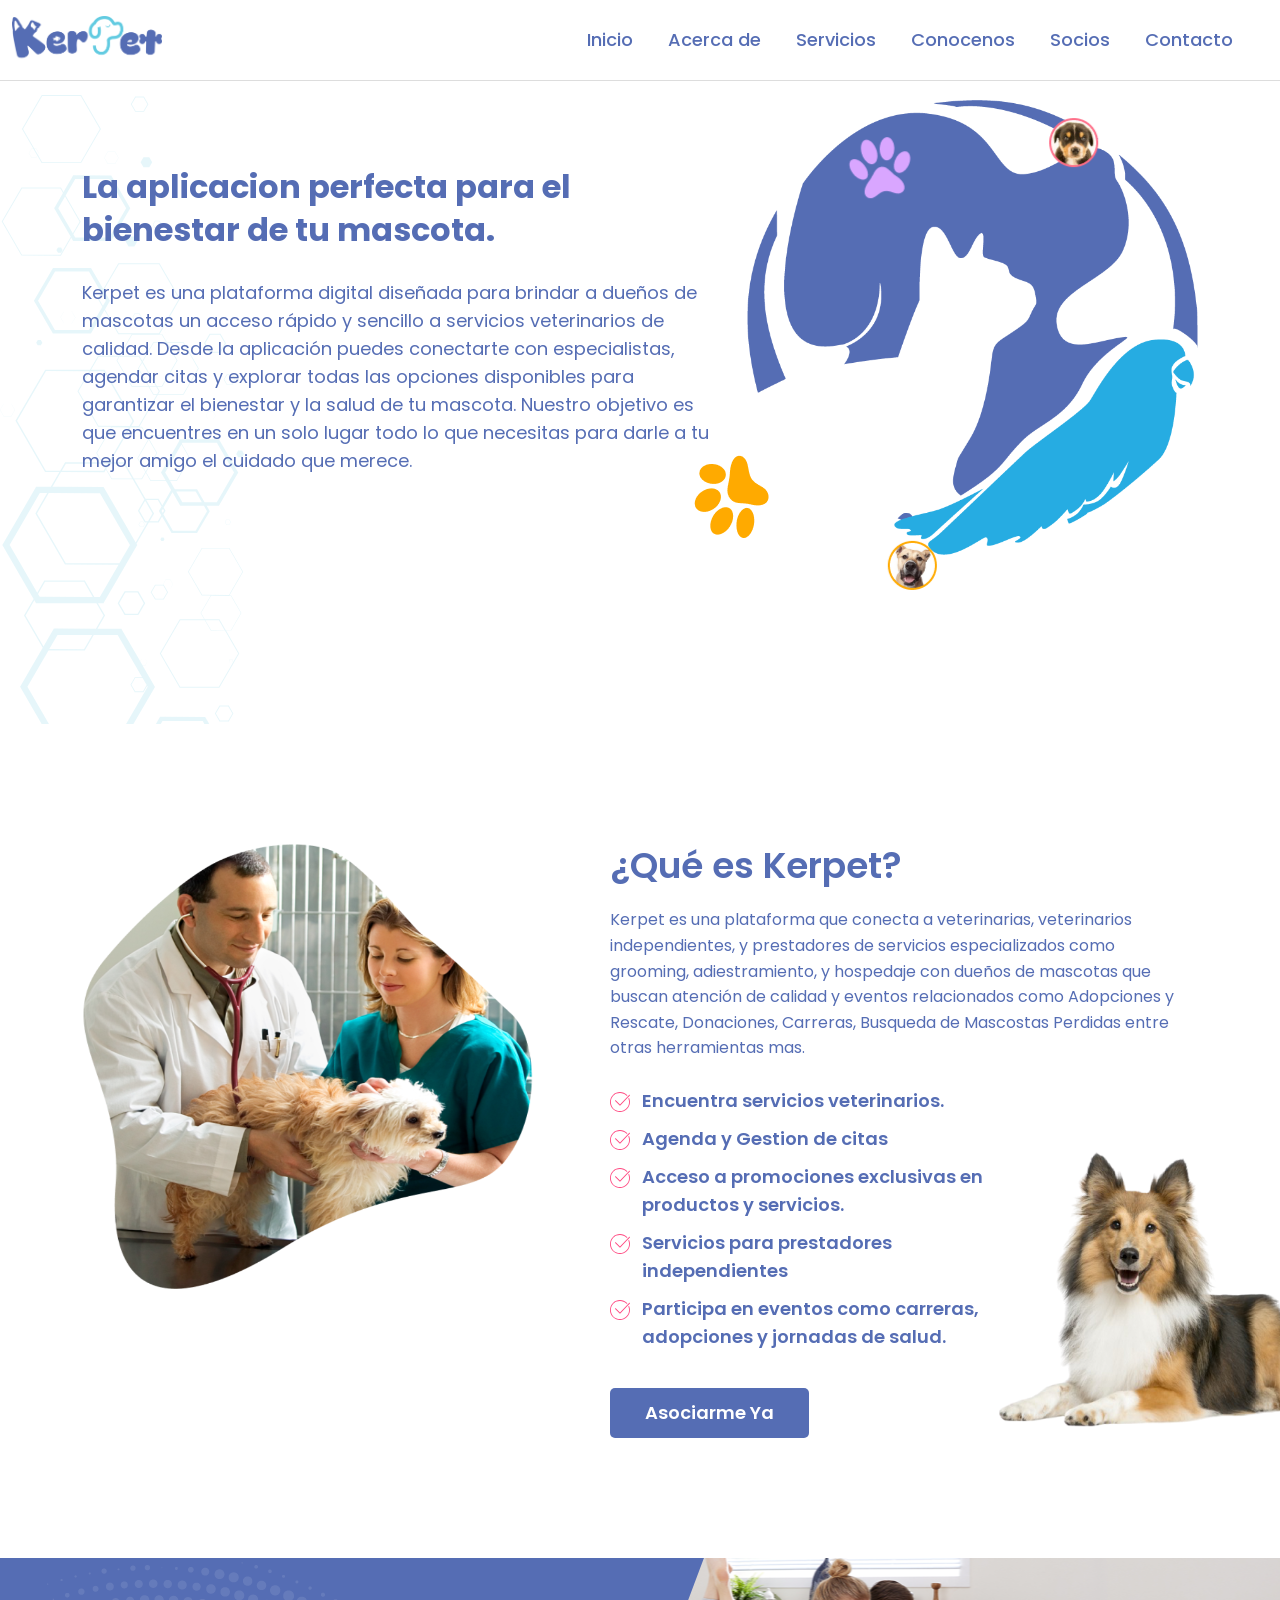
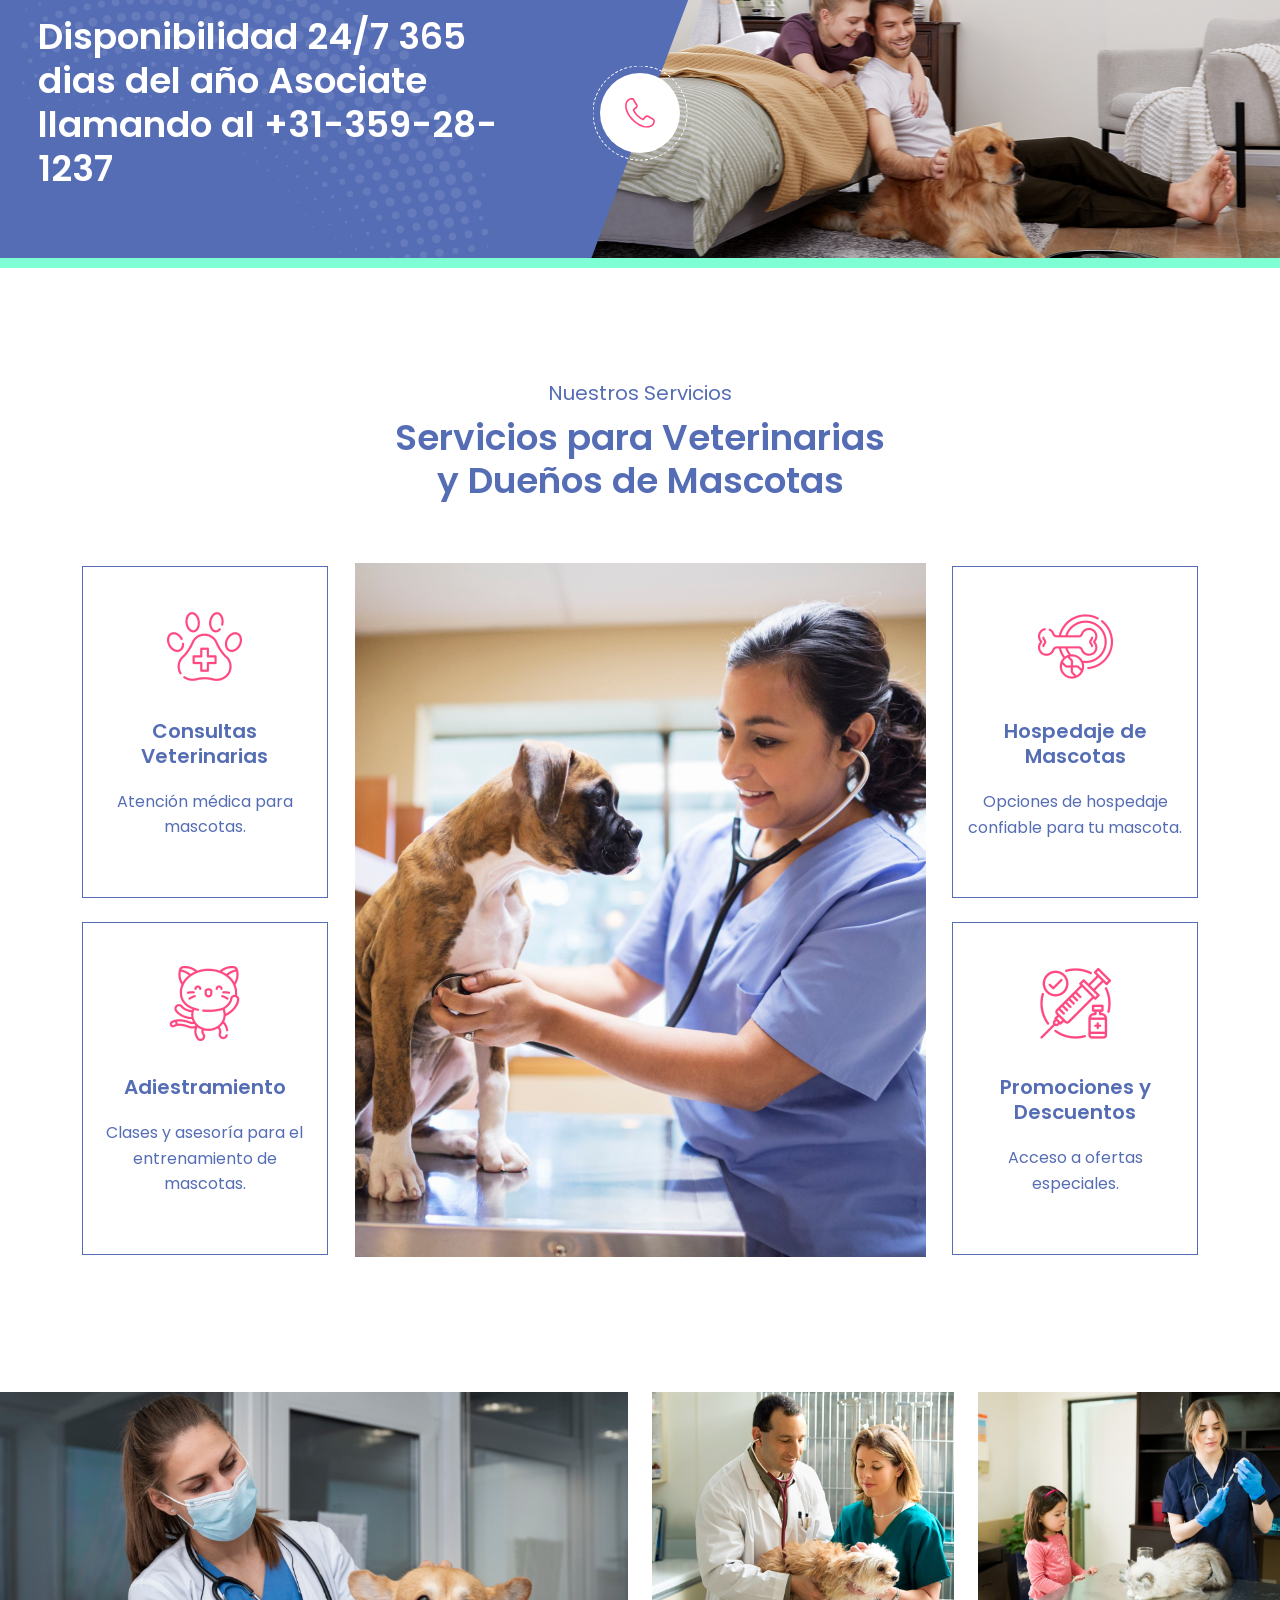
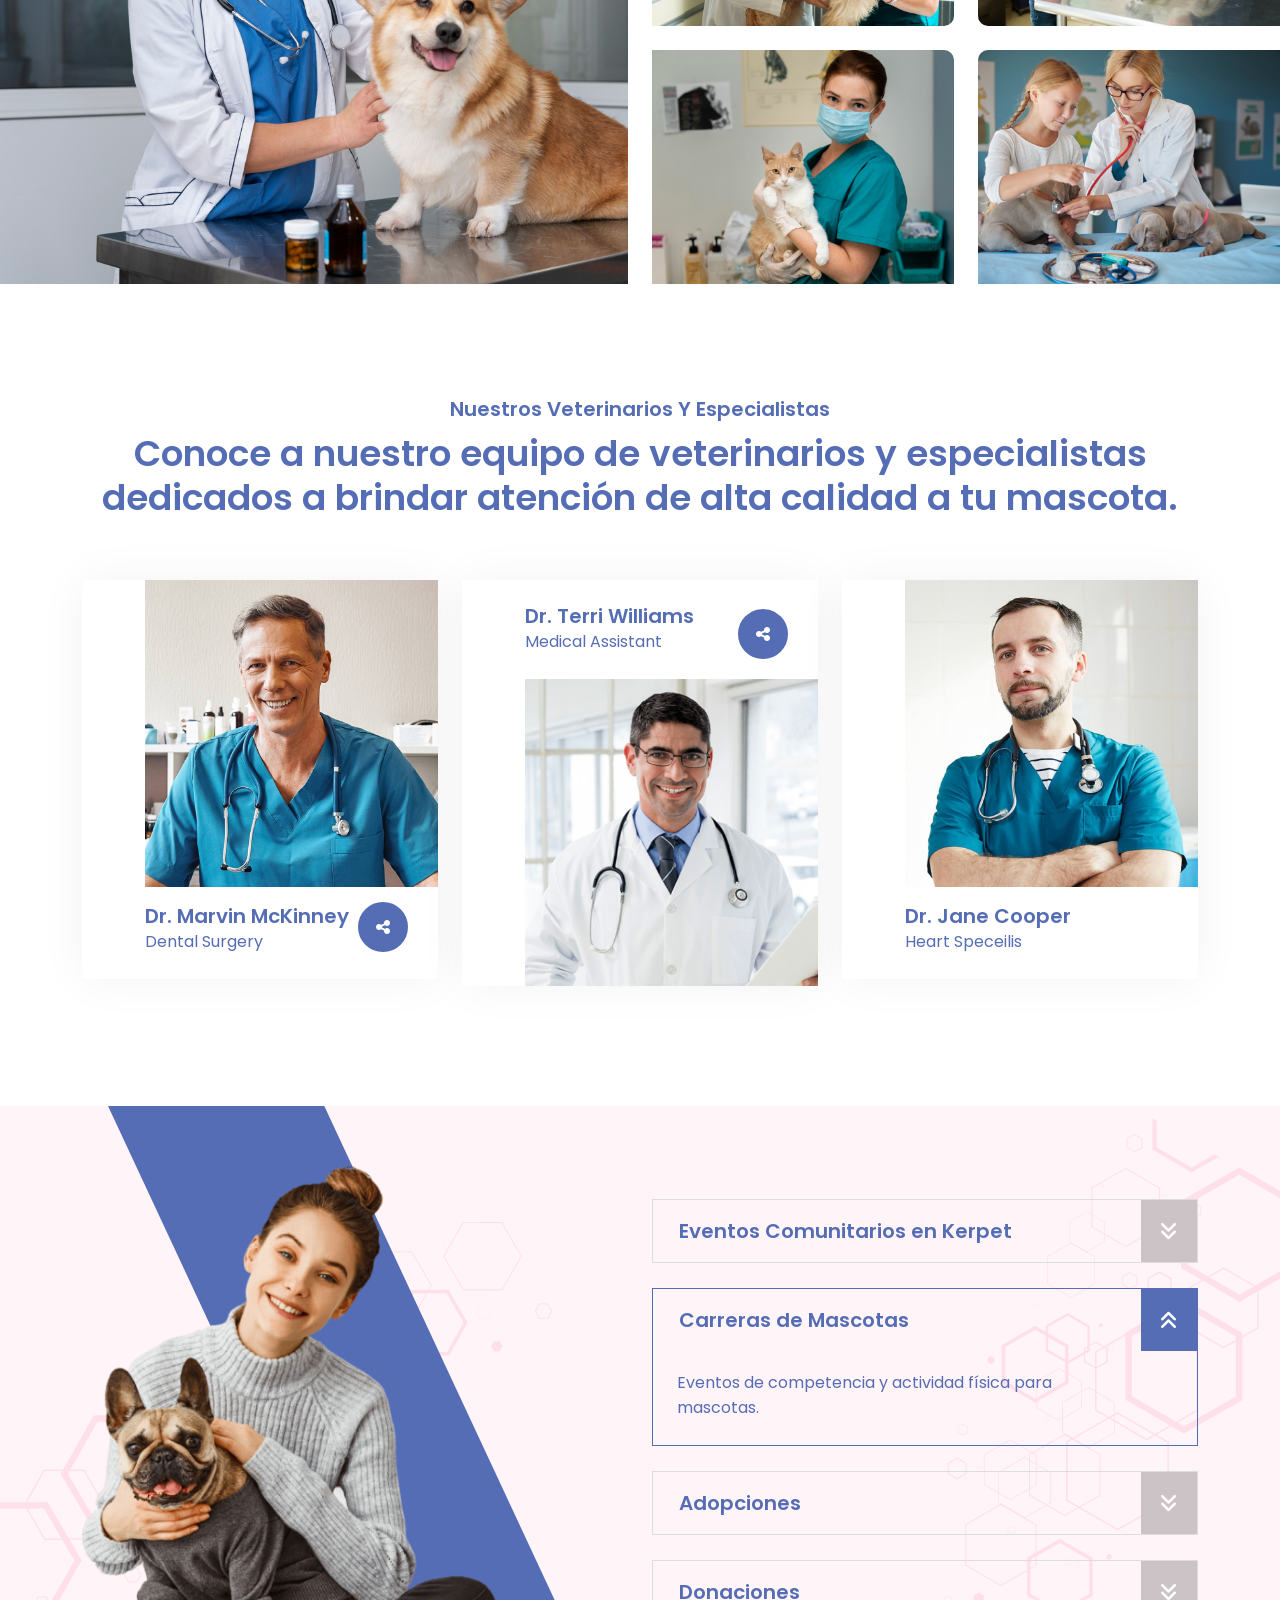
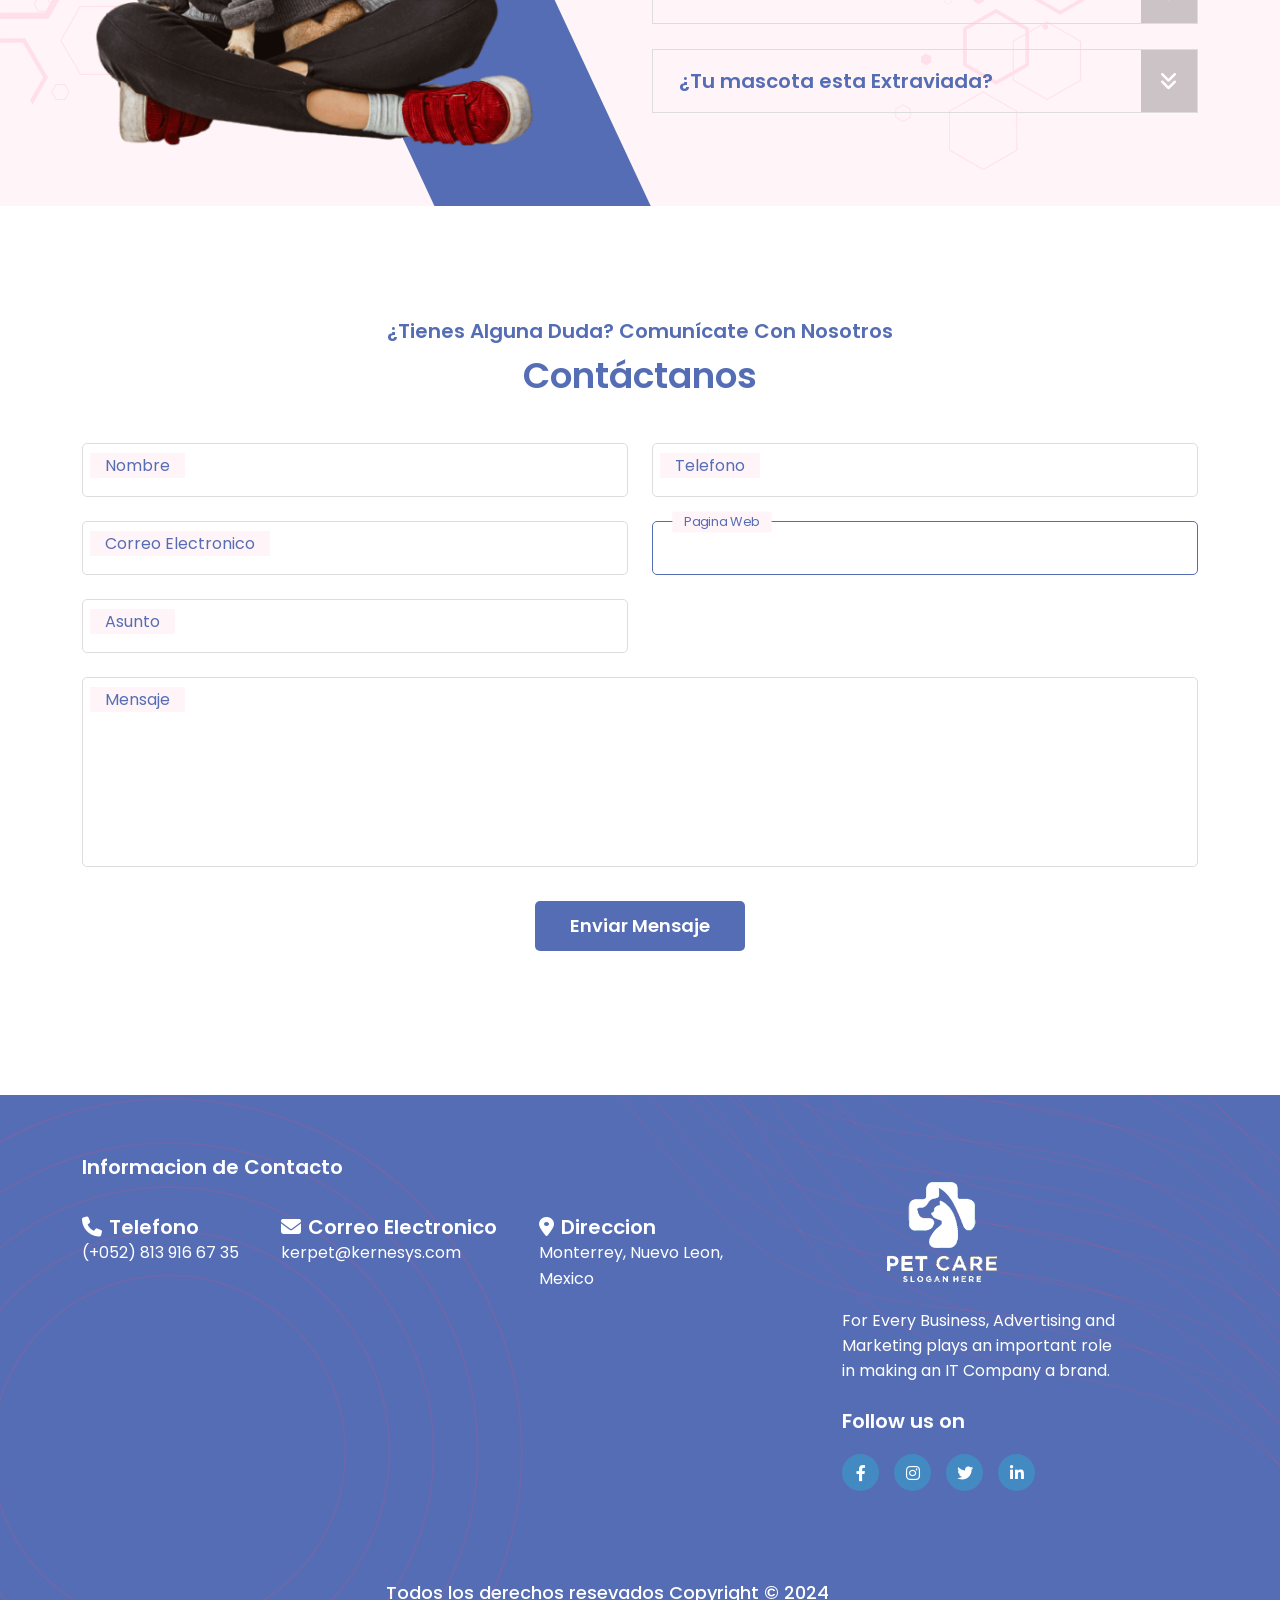
==== commit f2dcd737: "add contacto mail" ====
--- a/index2.html
+++ b/index2.html
@@ -818,7 +818,11 @@
         <h2 class="cs_section_title cs_semibold cs_fs_45 mb-0">Contáctanos</h2>
       </div>
       <div class="cs_height_45 cs_height_lg_30"></div>
-      <form class="cs_contact_form cs_version_3 row cs_gap_y_24" id="cs_form">
+      <form action="https://api.web3forms.com/submit" method="POST" class="cs_contact_form cs_version_3 row cs_gap_y_24" id="cs_form">
+        <input type="hidden" name="access_key" value="0d0fdc8f-a90a-4916-9768-4e4e52dbb81a">
+        <input type="hidden" name="subject" value="Nuevo mensaje desde Kerpet.com">
+        <input type="hidden" name="from_name" value="Kerpet Web">
+        <input type="checkbox" name="botcheck" class="hidden" style="display: none;">
         <div class="col-md-6 position-relative">
           <input type="text" name="fname" class="cs_form_field cs_radius_5" required>
           <label>Nombre</label>
@@ -845,6 +849,9 @@
         </div>
         <div class="col-md-12 text-md-center">
           <button type="submit" class="cs_btn cs_style_1 cs_size_md cs_accent_bg_v3 cs_white_color cs_fs_18 cs_semibold">Enviar Mensaje</button>
+        </div>
+        <div class="col-md-12 text-md-center">
+          <div id="cs_result" style="display:none; margin-top:15px; padding:12px 20px; border-radius:10px; font-size:16px; font-weight:600;"></div>
         </div>
       </form>
     </div>
--- a/assets/css/style.css
+++ b/assets/css/style.css
@@ -1,20 +1,21 @@
 /*--------------------------------------------------------------
 1. All Color Variable
 ----------------------------------------------------------------*/
-@import url("https://fonts.googleapis.com/css2?family=Barlow:wght@400;500;600;700&display=swap");
+@import url("https://fonts.googleapis.com/css2?family=Poppins:wght@300;400;500;600;700&display=swap");
 :root {
   --white: #ffffff;
   --red: #EA1826;
   --primary: #556db4;
   --secondary: #556db4;
-  --accent: #0CB8B6;
+  --accent: #62cbe1;
+  --accent-bg: #62cbe1;
   --accent_v2: #30B2D2;
   --accent_v3: #556db4;
   --accent_v4: #ffffff;
   --dark_blue: #14457B;
   --gray: #f5f5f5;
   --border: #ddd;
-  --primary-font: "Barlow", sans-serif;
+  --primary-font: "Poppins", sans-serif;
 }
 
 /*--------------------------------------------------------------
@@ -1638,7 +1639,7 @@
 }
 
 .cs_accent_bg_v1 {
-  background-color: var(--accent);
+  background-color: var(--accent-bg);
 }
 
 .cs_accent_bg_v2 {
@@ -4297,7 +4298,6 @@
 
 .cs_footer_bottom {
   padding: 24px 0;
-  border-top: 1px solid rgba(255, 255, 255, 0.4);
 }
 @media (max-width: 767px) {
   .cs_footer_bottom {
@@ -5132,7 +5132,7 @@
 }
 .cs_hero.cs_style_1 .cs_hero_title {
   margin-bottom: 26px;
-  font-family: 'Baloo 2', cursive;
+  font-family: var(--primary-font);
 }
 @media (max-width: 991px) {
   .cs_hero.cs_style_1 .cs_hero_title {
@@ -5141,7 +5141,7 @@
 }
 .cs_hero.cs_style_1 .cs_hero_subtitle {
   margin-bottom: 49px;
-  font-family: 'Baloo 2', cursive;
+  font-family: var(--primary-font);
 }
 @media (max-width: 1199px) {
   .cs_hero.cs_style_1 .cs_hero_subtitle {
@@ -5328,17 +5328,16 @@
 .cs_hero.cs_style_3 .cs_hero_title_mini {
   margin-bottom: 30px;
   line-height: 1.45em;
-  font-family: 'Baloo 2', cursive;
+  font-family: var(--primary-font);
 }
 .cs_hero.cs_style_3 .cs_hero_title {
   line-height: 1.34em;
   margin-bottom: 27px;
-   font-family: 'Baloo 2', cursive;
-
+  font-family: var(--primary-font);
 }
 .cs_hero.cs_style_3 .cs_hero_subtitle {
   margin-bottom: 38px;
-  font-family: 'Baloo 2', cursive;
+  font-family: var(--primary-font);
 }
 @media (max-width: 1199px) {
   .cs_hero.cs_style_3 .cs_hero_subtitle br {
